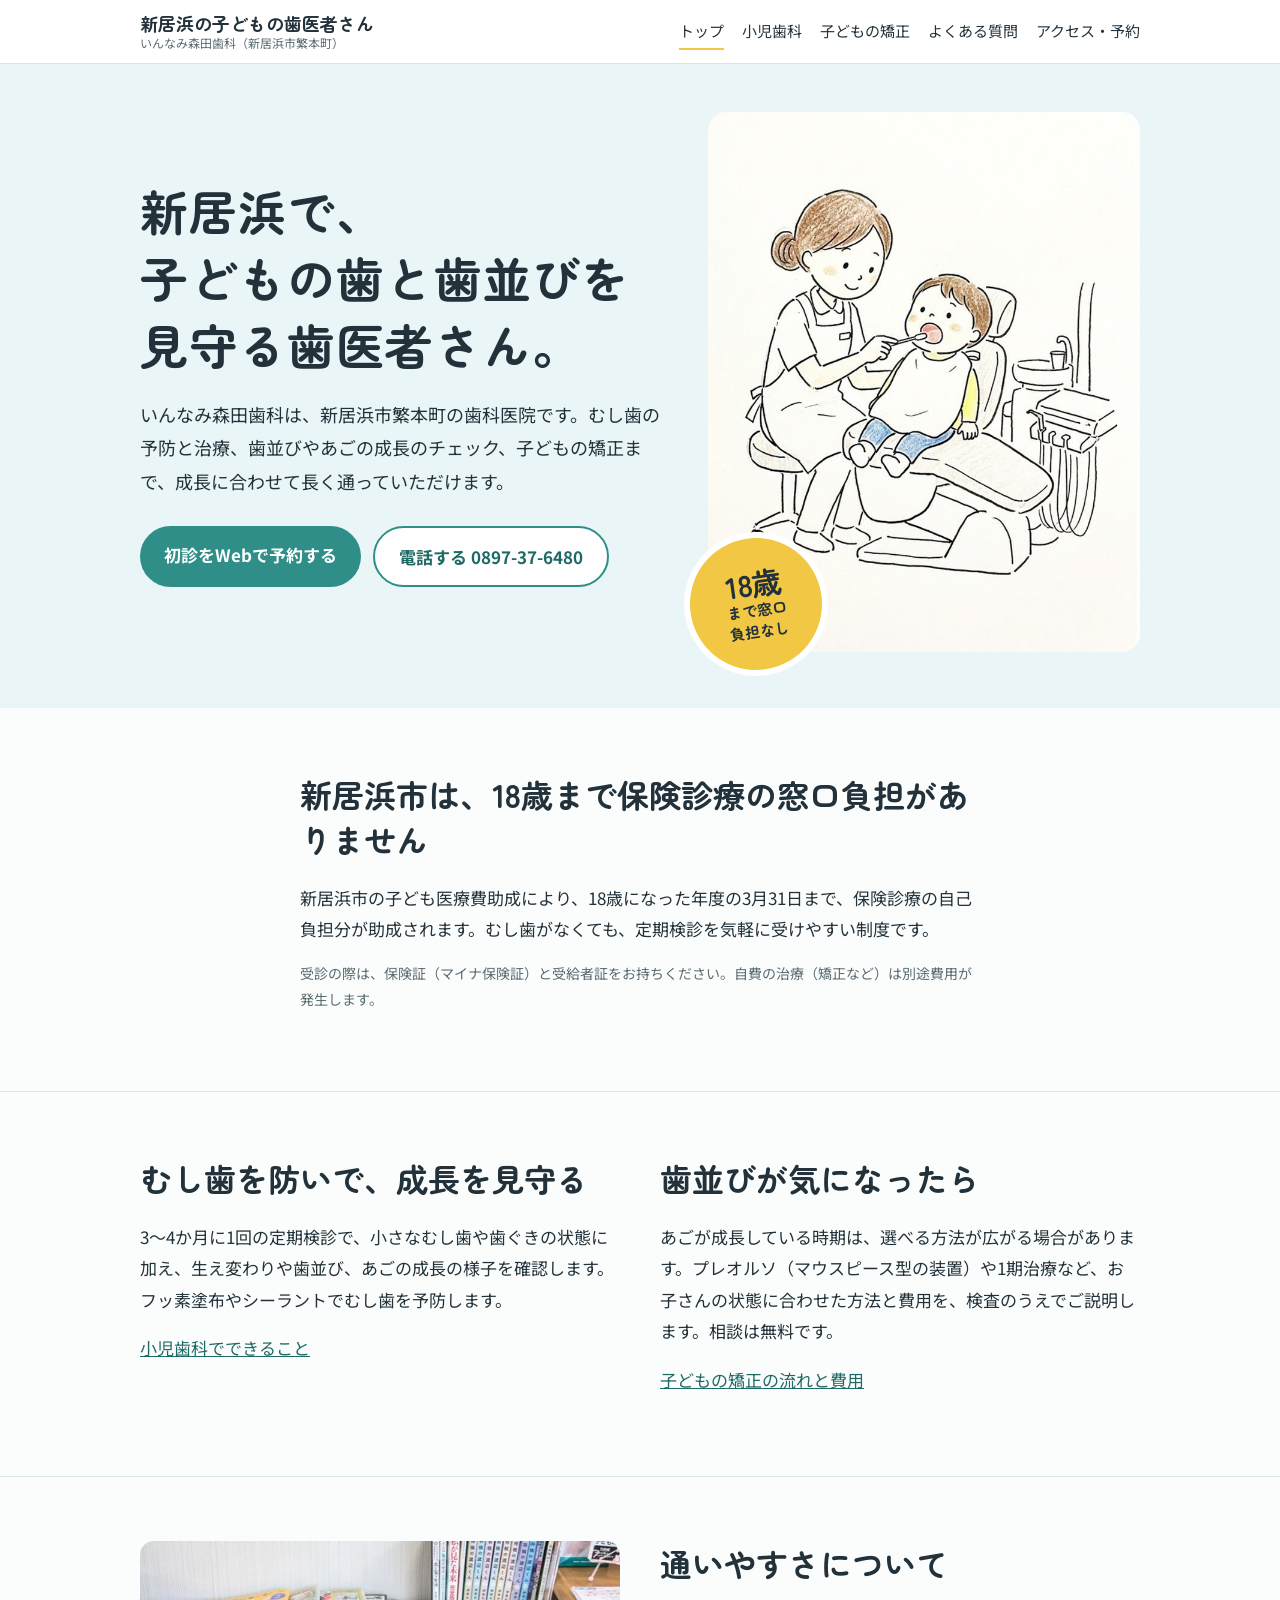
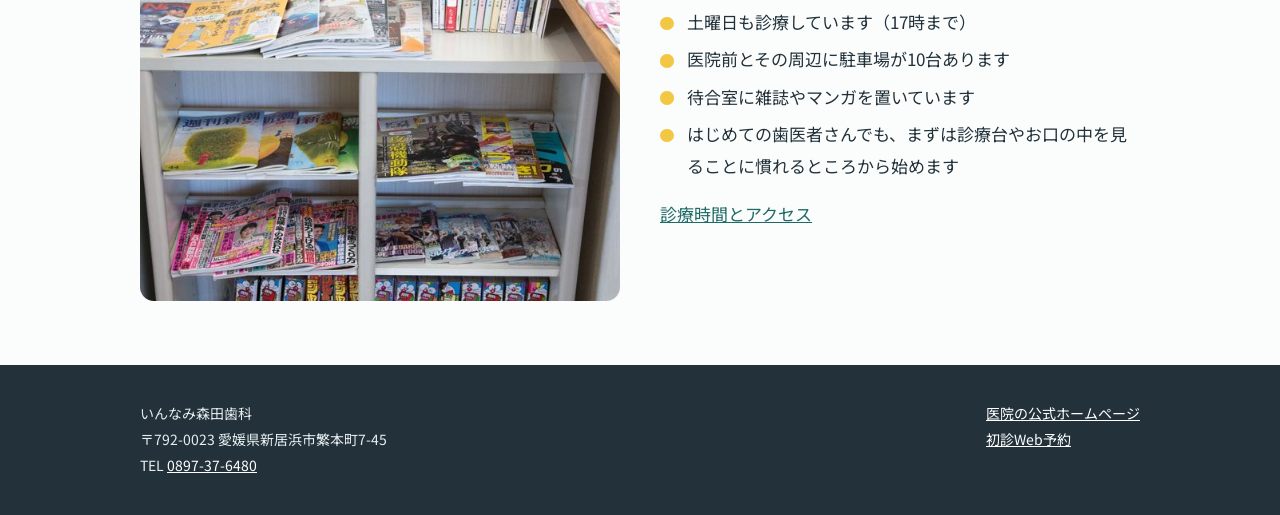
==== index.html @ 4e0ab886 "Publish kids site Co-Authored-By: Claude Opus 5.5 <noreply@anthropic.com> Claude-Session: https://cl" ====
<!doctype html>
<html lang="ja">
<head>
<meta charset="utf-8">
<meta name="viewport" content="width=device-width,initial-scale=1">
<title>新居浜市の子どもの歯医者・小児歯科・子どもの矯正｜いんなみ森田歯科</title>
<meta name="description" content="新居浜市繁本町のいんなみ森田歯科による、子どもの歯と歯並びの専門ページ。新居浜市は18歳の年度末まで保険診療の窓口負担がありません。むし歯予防・フッ素・シーラント、プレオルソなど子どもの矯正の費用と流れをご案内します。">
<link rel="canonical" href="https://niihama-kodomo-haisha.com/">
<meta property="og:title" content="新居浜市の子どもの歯医者・小児歯科・子どもの矯正｜いんなみ森田歯科">
<meta property="og:description" content="新居浜市繁本町のいんなみ森田歯科による、子どもの歯と歯並びの専門ページ。新居浜市は18歳の年度末まで保険診療の窓口負担がありません。むし歯予防・フッ素・シーラント、プレオルソなど子どもの矯正の費用と流れをご案内します。">
<meta property="og:type" content="website">
<meta property="og:url" content="https://niihama-kodomo-haisha.com/">
<meta property="og:image" content="https://niihama-kodomo-haisha.com/img/fluoride.jpg">
<link rel="preconnect" href="https://fonts.googleapis.com">
<link rel="preconnect" href="https://fonts.gstatic.com" crossorigin>
<link href="https://fonts.googleapis.com/css2?family=Noto+Sans+JP:wght@400;700&family=Zen+Maru+Gothic:wght@700&display=swap" rel="stylesheet">
<link rel="stylesheet" href="style.css">
<script type="application/ld+json">{"@context": "https://schema.org", "@type": "Dentist", "name": "いんなみ森田歯科", "url": "https://innamimorita.com", "telephone": "+81-897-37-6480", "address": {"@type": "PostalAddress", "postalCode": "792-0023", "addressRegion": "愛媛県", "addressLocality": "新居浜市", "streetAddress": "繁本町7-45"}, "geo": {"@type": "GeoCoordinates", "latitude": 33.962375, "longitude": 133.283121}, "openingHoursSpecification": [{"@type": "OpeningHoursSpecification", "dayOfWeek": ["Monday", "Tuesday", "Thursday", "Friday"], "opens": "09:15", "closes": "13:00"}, {"@type": "OpeningHoursSpecification", "dayOfWeek": ["Monday", "Tuesday", "Thursday", "Friday"], "opens": "14:30", "closes": "18:30"}, {"@type": "OpeningHoursSpecification", "dayOfWeek": "Saturday", "opens": "09:15", "closes": "13:00"}, {"@type": "OpeningHoursSpecification", "dayOfWeek": "Saturday", "opens": "14:30", "closes": "17:00"}], "medicalSpecialty": ["Pediatric", "Orthodontic"]}</script>
</head>
<body>
<header class="site-head"><div class="wrap">
<a class="brand" href="index.html">新居浜の子どもの歯医者さん<small>いんなみ森田歯科（新居浜市繁本町）</small></a>
<nav class="nav" aria-label="サイト内"><a href="index.html" aria-current="page">トップ</a><a href="kodomo.html">小児歯科</a><a href="kyousei.html">子どもの矯正</a><a href="faq.html">よくある質問</a><a href="access.html">アクセス・予約</a></nav>
</div></header>
<main>
<div class="hero"><div class="wrap">
<div>
<h1>新居浜で、<br>子どもの歯と歯並びを<br>見守る歯医者さん。</h1>
<p class="lead">いんなみ森田歯科は、新居浜市繁本町の歯科医院です。むし歯の予防と治療、歯並びやあごの成長のチェック、子どもの矯正まで、成長に合わせて長く通っていただけます。</p>
<div class="actions"><a class="btn" href="https://innamimorita.com/reservation/">初診をWebで予約する</a><a class="btn ghost" href="tel:0897376480">電話する 0897-37-6480</a></div>
</div>
<figure><img src="img/fluoride.jpg" width="900" height="1125" alt="歯科衛生士が子どもの歯にフッ素を塗っているイラスト"><div class="stamp" aria-hidden="true"><span><b>18歳</b>まで窓口<br>負担なし</span></div></figure>
</div></div>

<section><div class="wrap narrow">
<h2>新居浜市は、18歳まで保険診療の窓口負担がありません</h2>
<p>新居浜市の子ども医療費助成により、18歳になった年度の3月31日まで、保険診療の自己負担分が助成されます。むし歯がなくても、定期検診を気軽に受けやすい制度です。</p>
<p class="note">受診の際は、保険証（マイナ保険証）と受給者証をお持ちください。自費の治療（矯正など）は別途費用が発生します。</p>
</div></section>

<section><div class="wrap two">
<div>
<h2>むし歯を防いで、成長を見守る</h2>
<p>3〜4か月に1回の定期検診で、小さなむし歯や歯ぐきの状態に加え、生え変わりや歯並び、あごの成長の様子を確認します。フッ素塗布やシーラントでむし歯を予防します。</p>
<p><a href="kodomo.html">小児歯科でできること</a></p>
</div>
<div>
<h2>歯並びが気になったら</h2>
<p>あごが成長している時期は、選べる方法が広がる場合があります。プレオルソ（マウスピース型の装置）や1期治療など、お子さんの状態に合わせた方法と費用を、検査のうえでご説明します。相談は無料です。</p>
<p><a href="kyousei.html">子どもの矯正の流れと費用</a></p>
</div>
</div></section>

<section><div class="wrap two">
<figure style="margin:0"><img src="img/machiai.jpg" width="600" height="900" alt="待合室の本棚。雑誌やマンガが並んでいる" loading="lazy" style="width:100%;aspect-ratio:4/3;object-fit:cover;border-radius:14px"></figure>
<div>
<h2>通いやすさについて</h2>
<ul class="check">
<li>土曜日も診療しています（17時まで）</li>
<li>医院前とその周辺に駐車場が10台あります</li>
<li>待合室に雑誌やマンガを置いています</li>
<li>はじめての歯医者さんでも、まずは診療台やお口の中を見ることに慣れるところから始めます</li>
</ul>
<p style="margin-top:1em"><a href="access.html">診療時間とアクセス</a></p>
</div>
</div></section>

</main>
<footer class="site-foot"><div class="wrap">
<div>いんなみ森田歯科<br>〒792-0023 愛媛県新居浜市繁本町7-45<br>TEL <a href="tel:0897376480">0897-37-6480</a></div>
<div><a href="https://innamimorita.com/">医院の公式ホームページ</a><br><a href="https://innamimorita.com/reservation/">初診Web予約</a></div>
</div></footer>
</body>
</html>
---- style.css ----
:root{
  --teal:#2f8f88;
  --teal-dark:#1f6a65;
  --sky:#e9f5f6;
  --crayon:#f2c744;
  --ink:#23323a;
  --muted:#5a6b72;
  --paper:#fbfdfd;
  --line:#d5e6e7;
}
*{box-sizing:border-box}
html{-webkit-text-size-adjust:100%}
body{margin:0;background:var(--paper);color:var(--ink);font-family:"Noto Sans JP",system-ui,sans-serif;font-size:17px;line-height:1.85}
img{max-width:100%;height:auto;display:block}
a{color:var(--teal-dark)}
a:focus-visible,button:focus-visible{outline:3px solid var(--crayon);outline-offset:3px;border-radius:4px}
h1,h2,h3{font-family:"Zen Maru Gothic","Noto Sans JP",sans-serif;font-weight:700;line-height:1.4;margin:0}
.wrap{max-width:1040px;margin:0 auto;padding:0 20px}
.narrow{max-width:720px}

/* header */
.site-head{border-bottom:1px solid var(--line);background:#fff}
.site-head .wrap{display:flex;align-items:center;justify-content:space-between;gap:12px;padding-top:12px;padding-bottom:12px;flex-wrap:wrap}
.brand{font-family:"Zen Maru Gothic",sans-serif;font-weight:700;font-size:18px;color:var(--ink);text-decoration:none;line-height:1.3}
.brand small{display:block;font-family:"Noto Sans JP",sans-serif;font-weight:400;font-size:12px;color:var(--muted)}
.nav{display:flex;gap:4px 18px;flex-wrap:wrap;font-size:15px}
.nav a{text-decoration:none;color:var(--ink);padding:4px 0;border-bottom:2px solid transparent}
.nav a[aria-current=page]{border-bottom-color:var(--crayon)}

/* hero */
.hero{background:var(--sky);padding:48px 0 56px}
.hero .wrap{display:grid;grid-template-columns:1.1fr .9fr;gap:40px;align-items:center}
.hero h1{font-size:clamp(30px,5vw,48px);letter-spacing:.02em}
.hero p.lead{font-size:18px;margin:20px 0 0;max-width:30em}
.hero figure{margin:0;position:relative}
.hero figure img{border-radius:18px;background:#fff}
.stamp{position:absolute;left:-18px;bottom:-18px;width:132px;height:132px;border-radius:50%;background:var(--crayon);color:var(--ink);display:flex;align-items:center;justify-content:center;text-align:center;font-family:"Zen Maru Gothic",sans-serif;font-weight:700;font-size:15px;line-height:1.35;transform:rotate(-8deg);box-shadow:0 0 0 6px #fff}
.stamp b{display:block;font-size:30px;line-height:1.1}
.actions{display:flex;flex-wrap:wrap;gap:12px;margin-top:28px}
.btn{display:inline-block;background:var(--teal);color:#fff;text-decoration:none;font-weight:700;padding:13px 24px;border-radius:999px}
.btn:hover{background:var(--teal-dark)}
.btn.ghost{background:#fff;color:var(--teal-dark);border:2px solid var(--teal)}

/* sections */
section{padding:64px 0}
section+section{border-top:1px solid var(--line)}
h2{font-size:clamp(24px,3.4vw,32px);margin-bottom:20px}
h3{font-size:21px;margin:32px 0 8px}
p{margin:0 0 1em}
.two{display:grid;grid-template-columns:1fr 1fr;gap:40px;align-items:start}
.note{font-size:14px;color:var(--muted)}
ul.check{list-style:none;padding:0;margin:0}
ul.check li{padding-left:1.6em;position:relative;margin-bottom:6px}
ul.check li::before{content:"";position:absolute;left:0;top:.62em;width:.8em;height:.8em;border-radius:50%;background:var(--crayon)}
.steps{counter-reset:s;list-style:none;padding:0;margin:0}
.steps li{counter-increment:s;position:relative;padding:0 0 22px 52px;border-left:2px dashed var(--line);margin-left:17px}
.steps li:last-child{border-left-color:transparent}
.steps li::before{content:counter(s);position:absolute;left:-18px;top:0;width:34px;height:34px;border-radius:50%;background:var(--teal);color:#fff;font-weight:700;display:flex;align-items:center;justify-content:center;font-family:"Zen Maru Gothic",sans-serif}
.steps b{display:block}

table.price{width:100%;border-collapse:collapse;font-size:16px}
table.price th,table.price td{border-bottom:1px solid var(--line);padding:12px 8px;text-align:left;vertical-align:top}
table.price td.yen{text-align:right;white-space:nowrap;font-weight:700}
table.price thead th{font-size:14px;color:var(--muted);font-weight:400}
.scroll{overflow-x:auto}
.risk{background:#fff;border-left:6px solid var(--crayon);padding:20px 24px;margin-top:28px}
.risk h3{margin-top:0}

details{border-bottom:1px solid var(--line);padding:14px 0}
summary{cursor:pointer;font-weight:700;list-style:none}
summary::-webkit-details-marker{display:none}
summary::before{content:"Q.";color:var(--teal);margin-right:8px;font-family:"Zen Maru Gothic",sans-serif}
details p{margin:10px 0 0 1.8em}

.info dl{display:grid;grid-template-columns:7em 1fr;gap:6px 16px;margin:0}
.info dt{color:var(--muted)}
.info dd{margin:0}
.hours{width:100%;border-collapse:collapse;font-size:15px;margin-top:16px;text-align:center}
.hours th,.hours td{border:1px solid var(--line);padding:6px 2px}
.hours th{background:var(--sky);font-weight:400}

.site-foot{background:var(--ink);color:#e6eef0;padding:36px 0;font-size:14px}
.site-foot a{color:#fff}
.site-foot .wrap{display:flex;flex-wrap:wrap;justify-content:space-between;gap:16px}

@media (max-width:760px){
  body{font-size:16px}
  .hero{padding:32px 0 48px}
  .hero .wrap,.two{grid-template-columns:1fr;gap:28px}
  .hero figure{margin:0 10px 0 18px}
  .stamp{width:108px;height:108px;font-size:13px;left:-14px;bottom:-14px}
  .stamp b{font-size:24px}
  section{padding:48px 0}
  .info dl{grid-template-columns:5.5em 1fr}
}
@media (prefers-reduced-motion:reduce){*{transition:none!important}}
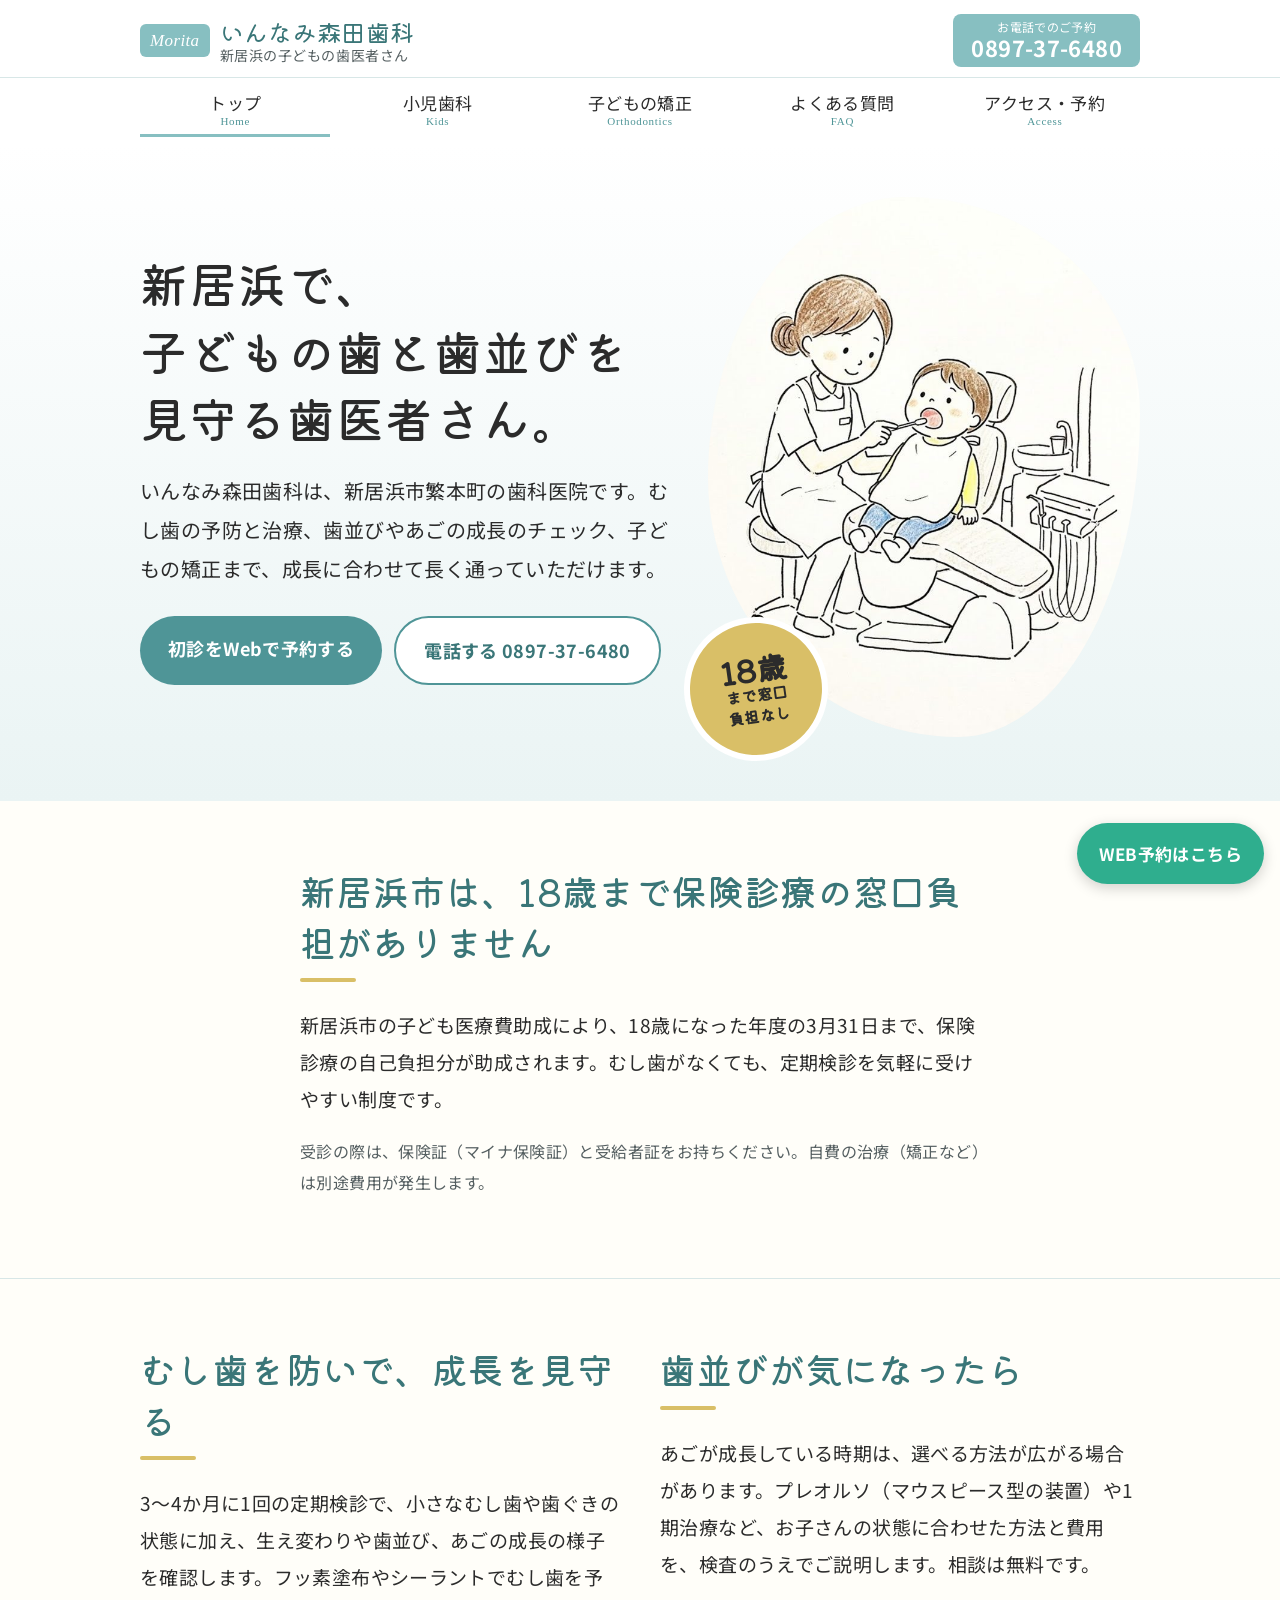
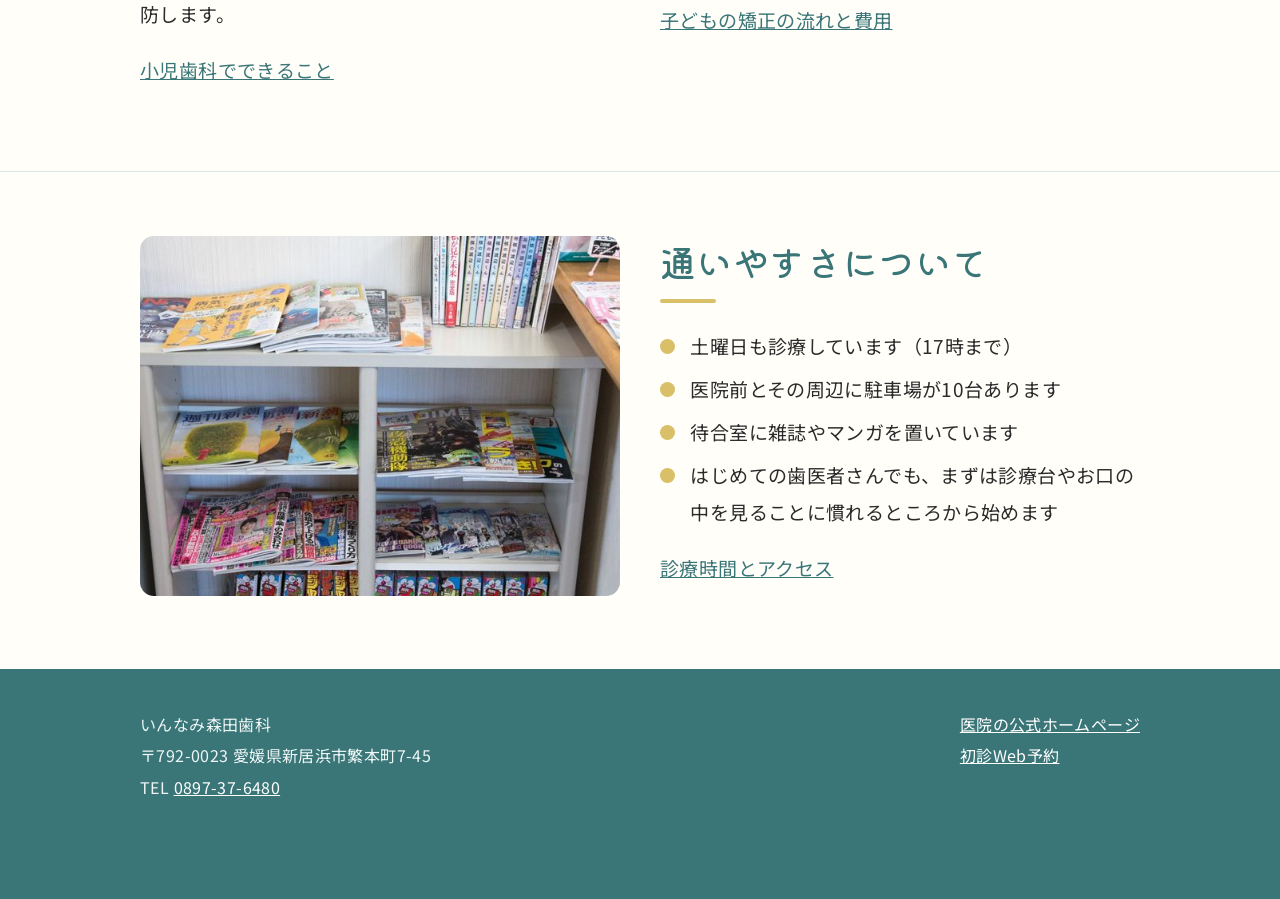
==== commit 8e140ac4: "Match main HP look, larger text, floating web reservation Co-Authored-By: Claude Opus 5.5 <noreply@a" ====
--- a/index.html
+++ b/index.html
@@ -13,15 +13,15 @@
 <meta property="og:image" content="https://niihama-kodomo-haisha.com/img/fluoride.jpg">
 <link rel="preconnect" href="https://fonts.googleapis.com">
 <link rel="preconnect" href="https://fonts.gstatic.com" crossorigin>
-<link href="https://fonts.googleapis.com/css2?family=Noto+Sans+JP:wght@400;700&family=Zen+Maru+Gothic:wght@700&display=swap" rel="stylesheet">
+<link href="https://fonts.googleapis.com/css2?family=Noto+Sans+JP:wght@400;700&family=Kiwi+Maru:wght@500&display=swap" rel="stylesheet">
 <link rel="stylesheet" href="style.css">
 <script type="application/ld+json">{"@context": "https://schema.org", "@type": "Dentist", "name": "いんなみ森田歯科", "url": "https://innamimorita.com", "telephone": "+81-897-37-6480", "address": {"@type": "PostalAddress", "postalCode": "792-0023", "addressRegion": "愛媛県", "addressLocality": "新居浜市", "streetAddress": "繁本町7-45"}, "geo": {"@type": "GeoCoordinates", "latitude": 33.962375, "longitude": 133.283121}, "openingHoursSpecification": [{"@type": "OpeningHoursSpecification", "dayOfWeek": ["Monday", "Tuesday", "Thursday", "Friday"], "opens": "09:15", "closes": "13:00"}, {"@type": "OpeningHoursSpecification", "dayOfWeek": ["Monday", "Tuesday", "Thursday", "Friday"], "opens": "14:30", "closes": "18:30"}, {"@type": "OpeningHoursSpecification", "dayOfWeek": "Saturday", "opens": "09:15", "closes": "13:00"}, {"@type": "OpeningHoursSpecification", "dayOfWeek": "Saturday", "opens": "14:30", "closes": "17:00"}], "medicalSpecialty": ["Pediatric", "Orthodontic"]}</script>
 </head>
 <body>
-<header class="site-head"><div class="wrap">
-<a class="brand" href="index.html">新居浜の子どもの歯医者さん<small>いんなみ森田歯科（新居浜市繁本町）</small></a>
-<nav class="nav" aria-label="サイト内"><a href="index.html" aria-current="page">トップ</a><a href="kodomo.html">小児歯科</a><a href="kyousei.html">子どもの矯正</a><a href="faq.html">よくある質問</a><a href="access.html">アクセス・予約</a></nav>
-</div></header>
+<header class="site-head"><div class="wrap head-top">
+<a class="brand" href="index.html"><span class="mark" aria-hidden="true">Morita</span><span>いんなみ森田歯科<small>新居浜の子どもの歯医者さん</small></span></a>
+<a class="tel-pill" href="tel:0897376480"><small>お電話でのご予約</small>0897-37-6480</a>
+</div><nav class="nav" aria-label="サイト内"><div class="wrap"><a href="index.html" aria-current="page">トップ<small>Home</small></a><a href="kodomo.html">小児歯科<small>Kids</small></a><a href="kyousei.html">子どもの矯正<small>Orthodontics</small></a><a href="faq.html">よくある質問<small>FAQ</small></a><a href="access.html">アクセス・予約<small>Access</small></a></div></nav></header>
 <main>
 <div class="hero"><div class="wrap">
 <div>
@@ -66,6 +66,7 @@
 </div></section>
 
 </main>
+<a class="float-res" href="https://innamimorita.com/reservation/">WEB予約はこちら</a>
 <footer class="site-foot"><div class="wrap">
 <div>いんなみ森田歯科<br>〒792-0023 愛媛県新居浜市繁本町7-45<br>TEL <a href="tel:0897376480">0897-37-6480</a></div>
 <div><a href="https://innamimorita.com/">医院の公式ホームページ</a><br><a href="https://innamimorita.com/reservation/">初診Web予約</a></div>
--- a/style.css
+++ b/style.css
@@ -1,67 +1,78 @@
 :root{
-  --teal:#2f8f88;
-  --teal-dark:#1f6a65;
-  --sky:#e9f5f6;
-  --crayon:#f2c744;
-  --ink:#23323a;
-  --muted:#5a6b72;
-  --paper:#fbfdfd;
-  --line:#d5e6e7;
+  --teal:#4f9597;
+  --teal-dark:#3a7678;
+  --teal-soft:#87bfc1;
+  --sky:#eaf4f4;
+  --cream:#f5f0d6;
+  --crayon:#d9bf67;
+  --green:#2fae8e;
+  --ink:#2b2b2b;
+  --muted:#555f61;
+  --paper:#fffef9;
+  --line:#d8e7e7;
 }
 *{box-sizing:border-box}
 html{-webkit-text-size-adjust:100%}
-body{margin:0;background:var(--paper);color:var(--ink);font-family:"Noto Sans JP",system-ui,sans-serif;font-size:17px;line-height:1.85}
+body{margin:0;background:var(--paper);color:var(--ink);font-family:"Noto Sans JP",system-ui,sans-serif;font-size:19px;line-height:1.95;letter-spacing:.02em}
 img{max-width:100%;height:auto;display:block}
 a{color:var(--teal-dark)}
 a:focus-visible,button:focus-visible{outline:3px solid var(--crayon);outline-offset:3px;border-radius:4px}
-h1,h2,h3{font-family:"Zen Maru Gothic","Noto Sans JP",sans-serif;font-weight:700;line-height:1.4;margin:0}
+h1,h2,h3{font-family:"Kiwi Maru","Noto Sans JP",sans-serif;font-weight:500;line-height:1.4;margin:0}
 .wrap{max-width:1040px;margin:0 auto;padding:0 20px}
 .narrow{max-width:720px}
 
-/* header */
-.site-head{border-bottom:1px solid var(--line);background:#fff}
-.site-head .wrap{display:flex;align-items:center;justify-content:space-between;gap:12px;padding-top:12px;padding-bottom:12px;flex-wrap:wrap}
-.brand{font-family:"Zen Maru Gothic",sans-serif;font-weight:700;font-size:18px;color:var(--ink);text-decoration:none;line-height:1.3}
-.brand small{display:block;font-family:"Noto Sans JP",sans-serif;font-weight:400;font-size:12px;color:var(--muted)}
-.nav{display:flex;gap:4px 18px;flex-wrap:wrap;font-size:15px}
-.nav a{text-decoration:none;color:var(--ink);padding:4px 0;border-bottom:2px solid transparent}
-.nav a[aria-current=page]{border-bottom-color:var(--crayon)}
+/* header (メインHPに合わせた白ヘッダー) */
+.site-head{background:#fff;box-shadow:0 1px 0 var(--line)}
+.head-top{display:flex;align-items:center;justify-content:space-between;gap:12px;padding-top:14px;padding-bottom:10px;flex-wrap:wrap}
+.brand{display:flex;align-items:center;gap:10px;font-family:"Kiwi Maru",sans-serif;font-size:24px;color:var(--teal-dark);text-decoration:none;line-height:1.25}
+.brand .mark{background:var(--teal-soft);color:#fff;font-family:Georgia,serif;font-style:italic;font-size:17px;padding:6px 10px;border-radius:6px}
+.brand small{display:block;font-family:"Noto Sans JP",sans-serif;font-size:14px;color:var(--muted);letter-spacing:.04em}
+.tel-pill{background:var(--teal-soft);color:#fff;text-decoration:none;border-radius:8px;padding:6px 18px;font-family:Roboto,"Noto Sans JP",sans-serif;font-weight:700;font-size:22px;line-height:1.2;text-align:center}
+.tel-pill small{display:block;font-size:12px;font-weight:400}
+.nav{border-top:1px solid var(--line)}
+.nav .wrap{display:flex;justify-content:space-between;gap:4px 12px;flex-wrap:wrap;padding-top:8px;padding-bottom:8px}
+.nav a{flex:1;text-align:center;text-decoration:none;color:var(--ink);font-size:17px;line-height:1.3;padding:6px 4px;border-bottom:3px solid transparent}
+.nav a small{display:block;font-size:11px;color:var(--teal);font-family:Georgia,serif;letter-spacing:.06em}
+.nav a[aria-current=page]{border-bottom-color:var(--teal-soft)}
+.float-res{position:fixed;right:16px;bottom:16px;z-index:10;background:var(--green);color:#fff;text-decoration:none;font-weight:700;font-size:17px;padding:14px 22px;border-radius:999px;box-shadow:0 4px 14px rgba(0,0,0,.18)}
+.float-res:hover{filter:brightness(.92)}
 
 /* hero */
-.hero{background:var(--sky);padding:48px 0 56px}
+.hero{background:linear-gradient(180deg,#fff 0,var(--sky) 100%);padding:52px 0 64px}
 .hero .wrap{display:grid;grid-template-columns:1.1fr .9fr;gap:40px;align-items:center}
 .hero h1{font-size:clamp(30px,5vw,48px);letter-spacing:.02em}
-.hero p.lead{font-size:18px;margin:20px 0 0;max-width:30em}
+.hero p.lead{font-size:20px;margin:20px 0 0;max-width:30em}
 .hero figure{margin:0;position:relative}
-.hero figure img{border-radius:18px;background:#fff}
-.stamp{position:absolute;left:-18px;bottom:-18px;width:132px;height:132px;border-radius:50%;background:var(--crayon);color:var(--ink);display:flex;align-items:center;justify-content:center;text-align:center;font-family:"Zen Maru Gothic",sans-serif;font-weight:700;font-size:15px;line-height:1.35;transform:rotate(-8deg);box-shadow:0 0 0 6px #fff}
+.hero figure img{border-radius:46% 54% 42% 58% / 52% 40% 60% 48%;background:#fff}
+.stamp{position:absolute;left:-18px;bottom:-18px;width:132px;height:132px;border-radius:50%;background:var(--crayon);color:var(--ink);display:flex;align-items:center;justify-content:center;text-align:center;font-family:"Kiwi Maru",sans-serif;font-weight:700;font-size:15px;line-height:1.35;transform:rotate(-8deg);box-shadow:0 0 0 6px #fff}
 .stamp b{display:block;font-size:30px;line-height:1.1}
 .actions{display:flex;flex-wrap:wrap;gap:12px;margin-top:28px}
-.btn{display:inline-block;background:var(--teal);color:#fff;text-decoration:none;font-weight:700;padding:13px 24px;border-radius:999px}
+.btn{display:inline-block;background:var(--teal);color:#fff;text-decoration:none;font-weight:700;padding:15px 28px;border-radius:999px;font-size:18px}
 .btn:hover{background:var(--teal-dark)}
 .btn.ghost{background:#fff;color:var(--teal-dark);border:2px solid var(--teal)}
 
 /* sections */
 section{padding:64px 0}
 section+section{border-top:1px solid var(--line)}
-h2{font-size:clamp(24px,3.4vw,32px);margin-bottom:20px}
-h3{font-size:21px;margin:32px 0 8px}
+h2{font-size:clamp(27px,3.8vw,36px);margin-bottom:24px;color:var(--teal-dark)}
+h2::after{content:"";display:block;width:56px;height:4px;border-radius:2px;background:var(--crayon);margin-top:12px}
+h3{font-size:23px;margin:32px 0 8px}
 p{margin:0 0 1em}
 .two{display:grid;grid-template-columns:1fr 1fr;gap:40px;align-items:start}
-.note{font-size:14px;color:var(--muted)}
+.note{font-size:16px;color:var(--muted)}
 ul.check{list-style:none;padding:0;margin:0}
 ul.check li{padding-left:1.6em;position:relative;margin-bottom:6px}
 ul.check li::before{content:"";position:absolute;left:0;top:.62em;width:.8em;height:.8em;border-radius:50%;background:var(--crayon)}
 .steps{counter-reset:s;list-style:none;padding:0;margin:0}
 .steps li{counter-increment:s;position:relative;padding:0 0 22px 52px;border-left:2px dashed var(--line);margin-left:17px}
 .steps li:last-child{border-left-color:transparent}
-.steps li::before{content:counter(s);position:absolute;left:-18px;top:0;width:34px;height:34px;border-radius:50%;background:var(--teal);color:#fff;font-weight:700;display:flex;align-items:center;justify-content:center;font-family:"Zen Maru Gothic",sans-serif}
+.steps li::before{content:counter(s);position:absolute;left:-18px;top:0;width:34px;height:34px;border-radius:50%;background:var(--teal);color:#fff;font-weight:700;display:flex;align-items:center;justify-content:center;font-family:"Kiwi Maru",sans-serif}
 .steps b{display:block}
 
-table.price{width:100%;border-collapse:collapse;font-size:16px}
+table.price{width:100%;border-collapse:collapse;font-size:18px}
 table.price th,table.price td{border-bottom:1px solid var(--line);padding:12px 8px;text-align:left;vertical-align:top}
 table.price td.yen{text-align:right;white-space:nowrap;font-weight:700}
-table.price thead th{font-size:14px;color:var(--muted);font-weight:400}
+table.price thead th{font-size:15px;color:var(--muted);font-weight:400}
 .scroll{overflow-x:auto}
 .risk{background:#fff;border-left:6px solid var(--crayon);padding:20px 24px;margin-top:28px}
 .risk h3{margin-top:0}
@@ -69,22 +80,27 @@
 details{border-bottom:1px solid var(--line);padding:14px 0}
 summary{cursor:pointer;font-weight:700;list-style:none}
 summary::-webkit-details-marker{display:none}
-summary::before{content:"Q.";color:var(--teal);margin-right:8px;font-family:"Zen Maru Gothic",sans-serif}
+summary::before{content:"Q.";color:var(--teal);margin-right:8px;font-family:"Kiwi Maru",sans-serif}
 details p{margin:10px 0 0 1.8em}
 
 .info dl{display:grid;grid-template-columns:7em 1fr;gap:6px 16px;margin:0}
 .info dt{color:var(--muted)}
 .info dd{margin:0}
-.hours{width:100%;border-collapse:collapse;font-size:15px;margin-top:16px;text-align:center}
+.hours{width:100%;border-collapse:collapse;font-size:17px;margin-top:16px;text-align:center}
 .hours th,.hours td{border:1px solid var(--line);padding:6px 2px}
 .hours th{background:var(--sky);font-weight:400}
 
-.site-foot{background:var(--ink);color:#e6eef0;padding:36px 0;font-size:14px}
+.site-foot{background:var(--teal-dark);color:#eef6f6;padding:40px 0 96px;font-size:16px}
 .site-foot a{color:#fff}
 .site-foot .wrap{display:flex;flex-wrap:wrap;justify-content:space-between;gap:16px}
 
 @media (max-width:760px){
-  body{font-size:16px}
+  body{font-size:18px}
+  .brand{font-size:20px}
+  .tel-pill{font-size:18px;padding:5px 12px}
+  .nav .wrap{padding-left:8px;padding-right:8px}
+  .nav a{font-size:14px;flex:1 1 30%}
+  .float-res{left:16px;right:16px;text-align:center}
   .hero{padding:32px 0 48px}
   .hero .wrap,.two{grid-template-columns:1fr;gap:28px}
   .hero figure{margin:0 10px 0 18px}
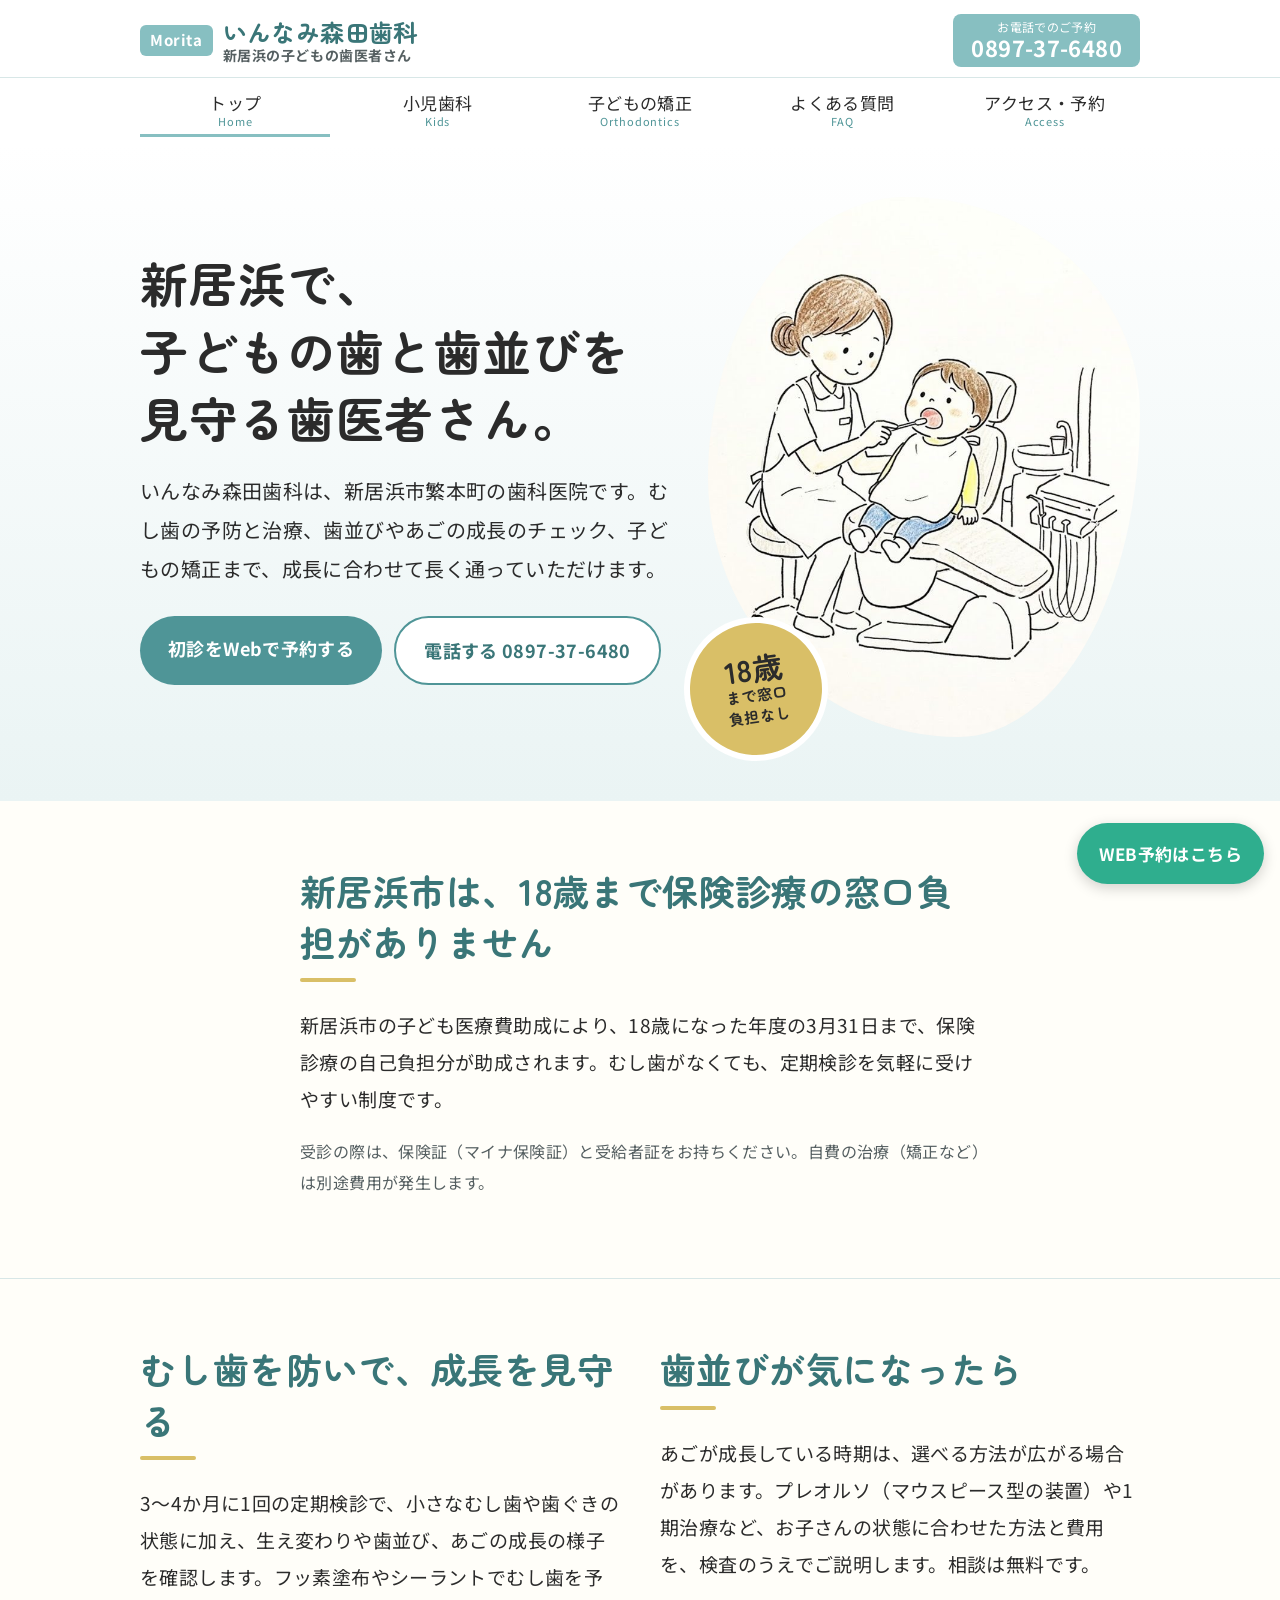
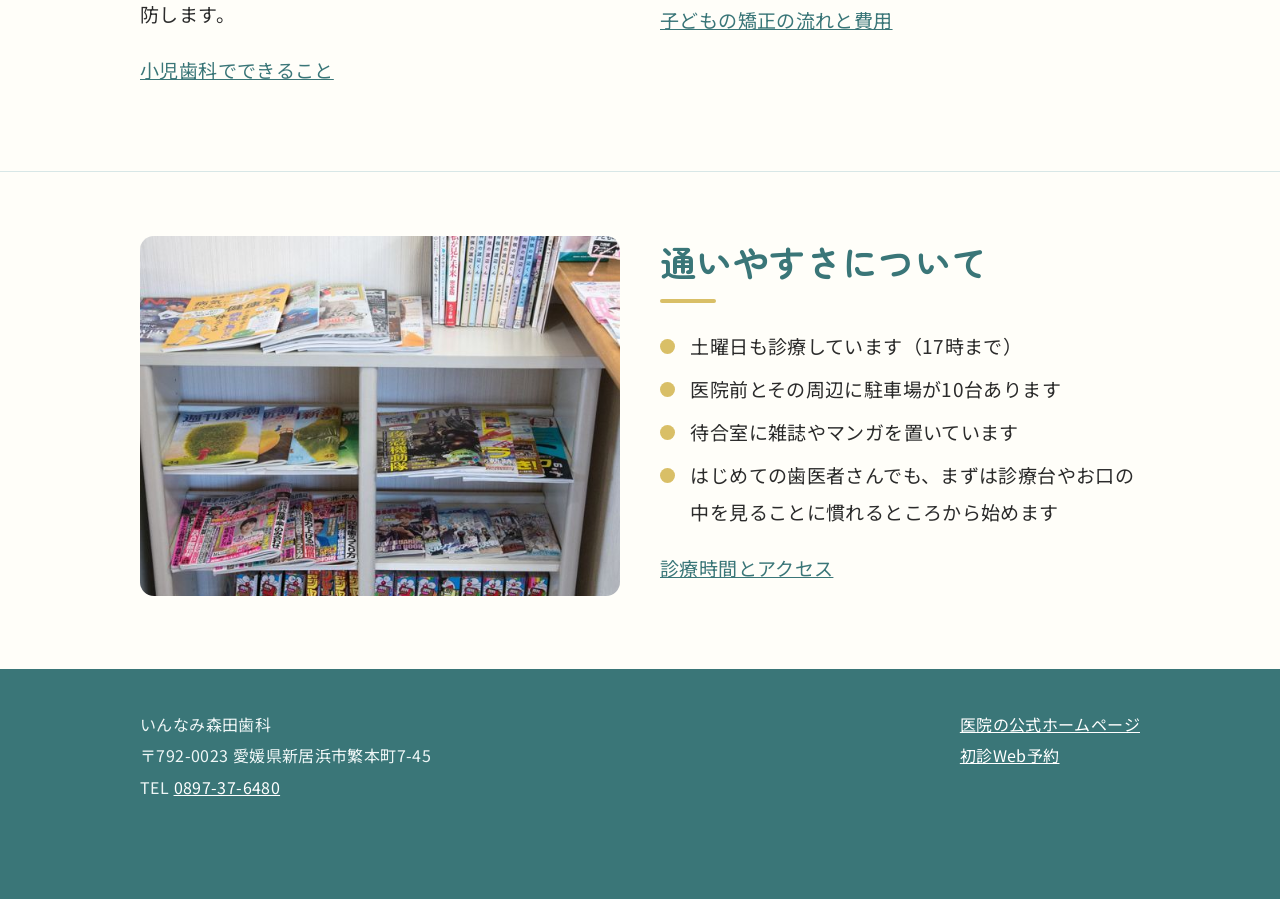
==== commit 69ac32bb: "Switch to self-hosted Zen Maru Gothic / Noto Sans JP Co-Authored-By: Claude Opus 5.5 <noreply@anthro" ====
--- a/index.html
+++ b/index.html
@@ -11,9 +11,7 @@
 <meta property="og:type" content="website">
 <meta property="og:url" content="https://niihama-kodomo-haisha.com/">
 <meta property="og:image" content="https://niihama-kodomo-haisha.com/img/fluoride.jpg">
-<link rel="preconnect" href="https://fonts.googleapis.com">
-<link rel="preconnect" href="https://fonts.gstatic.com" crossorigin>
-<link href="https://fonts.googleapis.com/css2?family=Noto+Sans+JP:wght@400;700&family=Kiwi+Maru:wght@500&display=swap" rel="stylesheet">
+<link rel="stylesheet" href="fonts/fonts.css">
 <link rel="stylesheet" href="style.css">
 <script type="application/ld+json">{"@context": "https://schema.org", "@type": "Dentist", "name": "いんなみ森田歯科", "url": "https://innamimorita.com", "telephone": "+81-897-37-6480", "address": {"@type": "PostalAddress", "postalCode": "792-0023", "addressRegion": "愛媛県", "addressLocality": "新居浜市", "streetAddress": "繁本町7-45"}, "geo": {"@type": "GeoCoordinates", "latitude": 33.962375, "longitude": 133.283121}, "openingHoursSpecification": [{"@type": "OpeningHoursSpecification", "dayOfWeek": ["Monday", "Tuesday", "Thursday", "Friday"], "opens": "09:15", "closes": "13:00"}, {"@type": "OpeningHoursSpecification", "dayOfWeek": ["Monday", "Tuesday", "Thursday", "Friday"], "opens": "14:30", "closes": "18:30"}, {"@type": "OpeningHoursSpecification", "dayOfWeek": "Saturday", "opens": "09:15", "closes": "13:00"}, {"@type": "OpeningHoursSpecification", "dayOfWeek": "Saturday", "opens": "14:30", "closes": "17:00"}], "medicalSpecialty": ["Pediatric", "Orthodontic"]}</script>
 </head>
--- a/fonts/fonts.css
+++ b/fonts/fonts.css
@@ -0,0 +1,3695 @@
+/* zen-maru-gothic-[2]-700-normal */
+@font-face {
+  font-family: 'Zen Maru Gothic';
+  font-style: normal;
+  font-display: swap;
+  font-weight: 700;
+  src: url(./files/zen-maru-gothic-2-700-normal.woff2) format('woff2');
+  unicode-range: U+ffd7,U+ffda-ffdc,U+ffe0-ffe2,U+ffe4,U+ffe6,U+ffe8-ffee,U+1f100-1f10c,U+1f110-1f16c,U+1f170-1f1ac,U+1f200-1f202,U+1f210-1f234;
+}
+
+/* zen-maru-gothic-[3]-700-normal */
+@font-face {
+  font-family: 'Zen Maru Gothic';
+  font-style: normal;
+  font-display: swap;
+  font-weight: 700;
+  src: url(./files/zen-maru-gothic-3-700-normal.woff2) format('woff2');
+  unicode-range: U+fa10,U+fa12-fa6d,U+fb00-fb04,U+fe10-fe19,U+fe30-fe42,U+fe44-fe52,U+fe54-fe66,U+fe68-fe6b,U+ff02,U+ff04,U+ff07,U+ff51,U+ff5b,U+ff5d,U+ff5f-ff60,U+ff66,U+ff69,U+ff87,U+ffa1-ffbe,U+ffc2-ffc7,U+ffca-ffcf,U+ffd2-ffd6;
+}
+
+/* zen-maru-gothic-[4]-700-normal */
+@font-face {
+  font-family: 'Zen Maru Gothic';
+  font-style: normal;
+  font-display: swap;
+  font-weight: 700;
+  src: url(./files/zen-maru-gothic-4-700-normal.woff2) format('woff2');
+  unicode-range: U+f92d-f959,U+f95b-f9f2,U+f9f4-fa0b,U+fa0e-fa0f;
+}
+
+/* zen-maru-gothic-[5]-700-normal */
+@font-face {
+  font-family: 'Zen Maru Gothic';
+  font-style: normal;
+  font-display: swap;
+  font-weight: 700;
+  src: url(./files/zen-maru-gothic-5-700-normal.woff2) format('woff2');
+  unicode-range: U+9e8b-9e8c,U+9e8e-9e8f,U+9e91-9e92,U+9e95-9e96,U+9e98,U+9e9b,U+9e9d-9e9e,U+9ea4-9ea5,U+9ea8-9eaa,U+9eac-9eb0,U+9eb3-9eb5,U+9eb8,U+9ebc-9ebf,U+9ec3,U+9ec6,U+9ec8,U+9ecb-9ecd,U+9ecf-9ed1,U+9ed4-9ed5,U+9ed8,U+9edb-9ee0,U+9ee4-9ee5,U+9ee7-9ee8,U+9eec-9ef2,U+9ef4-9ef9,U+9efb-9eff,U+9f02-9f03,U+9f07-9f09,U+9f0e-9f12,U+9f14-9f17,U+9f19-9f1b,U+9f1f-9f22,U+9f26,U+9f2a-9f2c,U+9f2f,U+9f31-9f32,U+9f34,U+9f37,U+9f39-9f3a,U+9f3c-9f3f,U+9f41,U+9f43-9f47,U+9f4a,U+9f4e-9f50,U+9f52-9f58,U+9f5a,U+9f5d-9f61,U+9f63,U+9f66-9f6a,U+9f6c-9f73,U+9f75-9f77,U+9f7a,U+9f7d,U+9f7f,U+9f8f-9f92,U+9f94-9f97,U+9f99,U+9f9c-9fa3,U+9fa5,U+9fb4,U+9fbc-9fc2,U+9fc4,U+9fc6,U+9fcc,U+f900-f92c;
+}
+
+/* zen-maru-gothic-[6]-700-normal */
+@font-face {
+  font-family: 'Zen Maru Gothic';
+  font-style: normal;
+  font-display: swap;
+  font-weight: 700;
+  src: url(./files/zen-maru-gothic-6-700-normal.woff2) format('woff2');
+  unicode-range: U+9c3e,U+9c41,U+9c43-9c4a,U+9c4e-9c50,U+9c52-9c54,U+9c56,U+9c58,U+9c5a-9c61,U+9c63,U+9c65,U+9c67-9c6b,U+9c6d-9c6e,U+9c70,U+9c72,U+9c75-9c78,U+9c7a-9c7c,U+9ce6-9ce7,U+9ceb-9cec,U+9cf0,U+9cf2,U+9cf6-9cf7,U+9cf9,U+9d02-9d03,U+9d06-9d09,U+9d0b,U+9d0e,U+9d11-9d12,U+9d15,U+9d17-9d18,U+9d1b-9d1f,U+9d23,U+9d26,U+9d2a-9d2c,U+9d2f-9d30,U+9d32-9d34,U+9d3a,U+9d3c-9d3f,U+9d41-9d48,U+9d4a,U+9d50-9d54,U+9d59,U+9d5d-9d65,U+9d69-9d6c,U+9d6f-9d70,U+9d72-9d73,U+9d76-9d77,U+9d7a-9d7c,U+9d7e,U+9d83-9d84,U+9d86-9d87,U+9d89-9d8a,U+9d8d-9d8e,U+9d92-9d93,U+9d95-9d9a,U+9da1,U+9da4,U+9da9-9dac,U+9dae,U+9db1-9db2,U+9db5,U+9db8-9dbd,U+9dbf-9dc4,U+9dc6-9dc7,U+9dc9-9dca,U+9dcf,U+9dd3-9dd7,U+9dd9-9dda,U+9dde-9de0,U+9de3,U+9de5-9de7,U+9de9,U+9deb,U+9ded-9df0,U+9df3-9df4,U+9df8,U+9dfd-9dfe,U+9e02,U+9e07,U+9e0a,U+9e0d-9e0e,U+9e10-9e12,U+9e15-9e16,U+9e19-9e1f,U+9e75,U+9e79-9e7d,U+9e80-9e85,U+9e87-9e88;
+}
+
+/* zen-maru-gothic-[7]-700-normal */
+@font-face {
+  font-family: 'Zen Maru Gothic';
+  font-style: normal;
+  font-display: swap;
+  font-weight: 700;
+  src: url(./files/zen-maru-gothic-7-700-normal.woff2) format('woff2');
+  unicode-range: U+9ae5-9ae7,U+9ae9,U+9aeb-9aec,U+9aee-9aef,U+9af1-9af5,U+9af7,U+9af9-9afb,U+9afd,U+9aff-9b06,U+9b08-9b09,U+9b0b-9b0e,U+9b10,U+9b12,U+9b16,U+9b18-9b1d,U+9b1f-9b20,U+9b22-9b23,U+9b25-9b2f,U+9b32-9b35,U+9b37,U+9b39-9b3b,U+9b3d,U+9b43-9b44,U+9b48,U+9b4b-9b4f,U+9b51,U+9b55-9b58,U+9b5b,U+9b5e,U+9b61,U+9b63,U+9b65-9b66,U+9b68,U+9b6a-9b6f,U+9b72-9b79,U+9b7f-9b80,U+9b83-9b87,U+9b89-9b8b,U+9b8d,U+9b8f-9b94,U+9b96-9b97,U+9b9a,U+9b9d-9ba0,U+9ba6-9ba7,U+9ba9-9baa,U+9bac,U+9bb0-9bb2,U+9bb4,U+9bb7-9bb9,U+9bbb-9bbc,U+9bbe-9bc1,U+9bc6-9bc8,U+9bca,U+9bce-9bd2,U+9bd4,U+9bd7-9bd8,U+9bdd,U+9bdf,U+9be1-9be5,U+9be7,U+9bea-9beb,U+9bee-9bf3,U+9bf5,U+9bf7-9bfa,U+9bfd,U+9bff-9c00,U+9c02,U+9c04,U+9c06,U+9c08-9c0d,U+9c0f-9c16,U+9c18-9c1e,U+9c21-9c2a,U+9c2d-9c32,U+9c35-9c37,U+9c39-9c3a,U+9c3d;
+}
+
+/* zen-maru-gothic-[8]-700-normal */
+@font-face {
+  font-family: 'Zen Maru Gothic';
+  font-style: normal;
+  font-display: swap;
+  font-weight: 700;
+  src: url(./files/zen-maru-gothic-8-700-normal.woff2) format('woff2');
+  unicode-range: U+98eb,U+98ed-98ee,U+98f0-98f1,U+98f3,U+98f6,U+9902,U+9907-9909,U+9911-9912,U+9914-9918,U+991a-9922,U+9924,U+9926-9927,U+992b-992c,U+992e,U+9931-9935,U+9939-993e,U+9940-9942,U+9945-9949,U+994b-994e,U+9950-9952,U+9954-9955,U+9958-9959,U+995b-995c,U+995e-9960,U+9963,U+9997-9998,U+999b,U+999d-999f,U+99a3,U+99a5-99a6,U+99a8,U+99ad-99ae,U+99b0-99b2,U+99b5,U+99b9-99ba,U+99bc-99bd,U+99bf,U+99c1,U+99c3,U+99c8-99c9,U+99d1,U+99d3-99d5,U+99d8-99df,U+99e1-99e2,U+99e7,U+99ea-99ee,U+99f0-99f2,U+99f4-99f5,U+99f8-99f9,U+99fb-99fe,U+9a01-9a05,U+9a08,U+9a0a-9a0c,U+9a0f-9a11,U+9a16,U+9a1a,U+9a1e,U+9a20,U+9a22-9a24,U+9a27,U+9a2b,U+9a2d-9a2e,U+9a31,U+9a33,U+9a35-9a38,U+9a3e,U+9a40-9a45,U+9a47,U+9a4a-9a4e,U+9a51-9a52,U+9a54-9a58,U+9a5b,U+9a5d,U+9a5f,U+9a62,U+9a64-9a65,U+9a69-9a6c,U+9aaa,U+9aac-9ab0,U+9ab2,U+9ab4-9ab7,U+9ab9,U+9abb-9ac1,U+9ac3,U+9ac6,U+9ac8,U+9ace-9ad3,U+9ad5-9ad7,U+9adb-9adc,U+9ade-9ae0,U+9ae2-9ae4;
+}
+
+/* zen-maru-gothic-[9]-700-normal */
+@font-face {
+  font-family: 'Zen Maru Gothic';
+  font-style: normal;
+  font-display: swap;
+  font-weight: 700;
+  src: url(./files/zen-maru-gothic-9-700-normal.woff2) format('woff2');
+  unicode-range: U+971d,U+9721-9724,U+9728,U+972a,U+9730-9731,U+9733,U+9736,U+9738-9739,U+973b,U+973d-973e,U+9741-9744,U+9746-974a,U+974d-974f,U+9751,U+9755,U+9757-9758,U+975a-975c,U+9760-9761,U+9763-9764,U+9766-9768,U+976a-976b,U+976e,U+9771,U+9773,U+9776-977d,U+977f-9781,U+9785-9786,U+9789,U+978b,U+978f-9790,U+9795-9797,U+9799-979a,U+979c,U+979e-97a0,U+97a2-97a3,U+97a6,U+97a8,U+97ab-97ac,U+97ae,U+97b1-97b6,U+97b8-97ba,U+97bc,U+97be-97bf,U+97c1,U+97c3-97ce,U+97d0-97d1,U+97d4,U+97d7-97d9,U+97db-97de,U+97e0-97e1,U+97e4,U+97e6,U+97ed-97ef,U+97f1-97f2,U+97f4-97f8,U+97fa,U+9804,U+9807,U+980a,U+980c-980f,U+9814,U+9816-9817,U+9819-981a,U+981c,U+981e,U+9820-9821,U+9823-9826,U+982b,U+982e-9830,U+9832-9835,U+9837,U+9839,U+983d-983e,U+9844,U+9846-9847,U+984a-984b,U+984f,U+9851-9853,U+9856-9857,U+9859-985b,U+9862-9863,U+9865-9866,U+986a-986c,U+986f-9871,U+9873-9875,U+98aa-98ab,U+98ad-98ae,U+98b0-98b1,U+98b4,U+98b6-98b8,U+98ba-98bc,U+98bf,U+98c2-98c8,U+98cb-98cc,U+98ce,U+98dc,U+98de,U+98e0-98e1,U+98e3,U+98e5-98e7,U+98e9-98ea;
+}
+
+/* zen-maru-gothic-[10]-700-normal */
+@font-face {
+  font-family: 'Zen Maru Gothic';
+  font-style: normal;
+  font-display: swap;
+  font-weight: 700;
+  src: url(./files/zen-maru-gothic-10-700-normal.woff2) format('woff2');
+  unicode-range: U+944a,U+944c,U+9452-9453,U+9455,U+9459-945c,U+945e-9463,U+9468,U+946a-946b,U+946d-9472,U+9475,U+9477,U+947c-947f,U+9481,U+9483-9485,U+9578-9579,U+957e-957f,U+9582,U+9584,U+9586-9588,U+958a,U+958c-958f,U+9592,U+9594,U+9596,U+9598-9599,U+959d-95a1,U+95a4,U+95a6-95a9,U+95ab-95ad,U+95b1,U+95b4,U+95b6,U+95b9-95bf,U+95c3,U+95c6,U+95c8-95cd,U+95d0-95d6,U+95d9-95da,U+95dc-95e2,U+95e4-95e6,U+95e8,U+961d-961e,U+9621-9622,U+9624-9626,U+9628,U+962c,U+962e-962f,U+9631,U+9633-9634,U+9637-963a,U+963c-963d,U+9641-9642,U+964b-964c,U+964f,U+9652,U+9654,U+9656-9658,U+965c-965f,U+9661,U+9666,U+966a,U+966c,U+966e,U+9672,U+9674,U+9677,U+967b-967c,U+967e-967f,U+9681-9684,U+9689,U+968b,U+968d,U+9691,U+9695-9698,U+969a,U+969d,U+969f,U+96a4-96aa,U+96ae-96b4,U+96b6,U+96b8-96bb,U+96bd,U+96c1,U+96c9-96cb,U+96cd-96ce,U+96d2,U+96d5-96d6,U+96d8-96da,U+96dc-96df,U+96e9,U+96ef,U+96f1,U+96f9-96fa,U+9702-9706,U+9708-9709,U+970d-970f,U+9711,U+9713-9714,U+9716,U+9719-971b;
+}
+
+/* zen-maru-gothic-[11]-700-normal */
+@font-face {
+  font-family: 'Zen Maru Gothic';
+  font-style: normal;
+  font-display: swap;
+  font-weight: 700;
+  src: url(./files/zen-maru-gothic-11-700-normal.woff2) format('woff2');
+  unicode-range: U+92bc-92bd,U+92bf-92c3,U+92c5-92c8,U+92cb-92d0,U+92d2-92d3,U+92d5,U+92d7-92d9,U+92dc-92dd,U+92df-92e1,U+92e3-92e5,U+92e7-92ea,U+92ec,U+92ee,U+92f0,U+92f2,U+92f7-92fb,U+92ff-9300,U+9302,U+9304,U+9308,U+930d,U+930f-9311,U+9314-9315,U+9318-931a,U+931c-931f,U+9321-9325,U+9327-932b,U+932e,U+9333-9337,U+933a-933b,U+9344,U+9347-934a,U+934d,U+9350-9352,U+9354-9358,U+935a,U+935c,U+935e,U+9360,U+9364-9365,U+9367,U+9369-936d,U+936f-9371,U+9373-9374,U+9376,U+937a,U+937d-9382,U+9388,U+938a-938b,U+938d,U+938f,U+9392,U+9394-9395,U+9397-9398,U+939a-939b,U+939e,U+93a1,U+93a3-93a4,U+93a6,U+93a8-93a9,U+93ab-93ad,U+93b0,U+93b4-93b6,U+93b9-93bb,U+93c1,U+93c3-93cd,U+93d0-93d1,U+93d3,U+93d6-93d9,U+93dc-93df,U+93e2,U+93e4-93e8,U+93f1,U+93f5,U+93f7-93fb,U+93fd,U+9401-9404,U+9407-9409,U+940d-9410,U+9413-9417,U+9419-941a,U+941f,U+9421,U+942b,U+942e-942f,U+9431-9434,U+9436,U+9438,U+943a-943b,U+943d,U+943f,U+9441,U+9443-9445,U+9448;
+}
+
+/* zen-maru-gothic-[12]-700-normal */
+@font-face {
+  font-family: 'Zen Maru Gothic';
+  font-style: normal;
+  font-display: swap;
+  font-weight: 700;
+  src: url(./files/zen-maru-gothic-12-700-normal.woff2) format('woff2');
+  unicode-range: U+9143,U+9146-914c,U+914f,U+9153,U+9156-915b,U+9161,U+9163-9165,U+9167,U+9169,U+916d,U+9172-9174,U+9179-917b,U+9181-9183,U+9185-9187,U+9189-918b,U+918e,U+9191,U+9193-9195,U+9197-9198,U+919e,U+91a1-91a2,U+91a6,U+91a8,U+91aa-91b6,U+91ba-91bd,U+91bf-91c6,U+91c9,U+91cb,U+91d0,U+91d3-91d4,U+91d6-91d7,U+91d9-91db,U+91de-91df,U+91e1,U+91e4-91e6,U+91e9-91ea,U+91ec-91f1,U+91f5-91f7,U+91f9,U+91fb-91fd,U+91ff-9201,U+9204-9207,U+9209-920a,U+920c,U+920e,U+9210-9218,U+921c-921e,U+9223-9226,U+9228-9229,U+922c,U+922e-9230,U+9233,U+9235-923a,U+923c,U+923e-9240,U+9242-9243,U+9245-924b,U+924d-9251,U+9256-925a,U+925c-925e,U+9260-9261,U+9264-9269,U+926e-9270,U+9275-9279,U+927b-927f,U+9288-928a,U+928d-928e,U+9291-9293,U+9295-9297,U+9299,U+929b-929c,U+929f-92a0,U+92a4-92a5,U+92a7-92a8,U+92ab,U+92af,U+92b2-92b3,U+92b6-92bb;
+}
+
+/* zen-maru-gothic-[13]-700-normal */
+@font-face {
+  font-family: 'Zen Maru Gothic';
+  font-style: normal;
+  font-display: swap;
+  font-weight: 700;
+  src: url(./files/zen-maru-gothic-13-700-normal.woff2) format('woff2');
+  unicode-range: U+8f52-8f55,U+8f57-8f58,U+8f5c-8f5e,U+8f61-8f66,U+8f9c-8f9d,U+8f9f-8fa2,U+8fa4-8fa8,U+8fad-8faf,U+8fb4-8fb8,U+8fbe,U+8fc0-8fc2,U+8fc6,U+8fc8,U+8fca-8fcb,U+8fcd,U+8fd0,U+8fd2-8fd3,U+8fd5,U+8fda,U+8fe0,U+8fe2-8fe5,U+8fe8-8fea,U+8fed-8fef,U+8ff1,U+8ff4-8ff6,U+8ff8-8ffb,U+8ffe,U+9002,U+9004-9005,U+9008,U+900b-900e,U+9011,U+9013,U+9015-9016,U+9018,U+901b,U+901e,U+9021,U+9027-902a,U+902c-902d,U+902f,U+9033-9037,U+9039,U+903c,U+903e-903f,U+9041,U+9043-9044,U+9049,U+904c,U+904f-9052,U+9056,U+9058,U+905b-905e,U+9062,U+9066-9068,U+906c,U+906f-9070,U+9072,U+9074,U+9076,U+9079,U+9080-9083,U+9085,U+9087-9088,U+908b-908c,U+908e-9090,U+9095,U+9097-9099,U+909b,U+90a0-90a2,U+90a5,U+90a8,U+90af-90b6,U+90bd-90be,U+90c3-90c5,U+90c7-90c9,U+90cc,U+90d2,U+90d5,U+90d7-90d9,U+90db-90df,U+90e2,U+90e4-90e5,U+90eb,U+90ef-90f0,U+90f2,U+90f4,U+90f6,U+90fe-9100,U+9102,U+9104-9106,U+9108,U+910d,U+9110,U+9112,U+9114-911a,U+911c,U+911e,U+9120,U+9122-9123,U+9125,U+9127,U+9129,U+912d-9132,U+9134,U+9136-9137,U+9139-913a,U+913c-913d;
+}
+
+/* zen-maru-gothic-[14]-700-normal */
+@font-face {
+  font-family: 'Zen Maru Gothic';
+  font-style: normal;
+  font-display: swap;
+  font-weight: 700;
+  src: url(./files/zen-maru-gothic-14-700-normal.woff2) format('woff2');
+  unicode-range: U+8dc0,U+8dc2,U+8dc5-8dc8,U+8dca-8dcc,U+8dce-8dcf,U+8dd1,U+8dd4-8dd7,U+8dd9-8ddb,U+8ddf,U+8de3-8de5,U+8de7,U+8dea-8dec,U+8df0-8df2,U+8df4,U+8dfc-8dfd,U+8dff,U+8e01,U+8e04-8e06,U+8e08-8e09,U+8e0b-8e0c,U+8e10-8e11,U+8e14,U+8e16,U+8e1d-8e23,U+8e26-8e27,U+8e30-8e31,U+8e33-8e39,U+8e3d,U+8e40-8e42,U+8e44,U+8e47-8e50,U+8e54-8e55,U+8e59,U+8e5b-8e64,U+8e69,U+8e6c-8e6d,U+8e6f-8e72,U+8e75-8e77,U+8e79-8e7c,U+8e81-8e85,U+8e89,U+8e8b,U+8e90-8e95,U+8e98-8e9b,U+8e9d-8e9e,U+8ea1-8ea2,U+8ea7,U+8ea9-8eaa,U+8eac-8eb1,U+8eb3,U+8eb5-8eb6,U+8eba-8ebb,U+8ebe,U+8ec0-8ec1,U+8ec3-8ec8,U+8ecb,U+8ecf,U+8ed1,U+8ed4,U+8edb-8edc,U+8ee3,U+8ee8,U+8eeb,U+8eed-8eee,U+8ef0-8ef1,U+8ef7,U+8ef9-8efc,U+8efe,U+8f00,U+8f02,U+8f05,U+8f07-8f08,U+8f0a,U+8f0f-8f10,U+8f12-8f13,U+8f15-8f19,U+8f1b-8f1c,U+8f1e-8f21,U+8f23,U+8f25-8f28,U+8f2b-8f2f,U+8f33-8f37,U+8f39-8f3b,U+8f3e,U+8f40-8f43,U+8f45-8f47,U+8f49-8f4a,U+8f4c-8f4f,U+8f51;
+}
+
+/* zen-maru-gothic-[15]-700-normal */
+@font-face {
+  font-family: 'Zen Maru Gothic';
+  font-style: normal;
+  font-display: swap;
+  font-weight: 700;
+  src: url(./files/zen-maru-gothic-15-700-normal.woff2) format('woff2');
+  unicode-range: U+8b2d,U+8b30,U+8b37,U+8b3c,U+8b3e,U+8b41-8b46,U+8b48-8b49,U+8b4c-8b4f,U+8b51-8b54,U+8b56,U+8b59,U+8b5b,U+8b5e-8b5f,U+8b63,U+8b69,U+8b6b-8b6d,U+8b6f,U+8b71,U+8b74,U+8b76,U+8b78-8b79,U+8b7c-8b81,U+8b84-8b85,U+8b8a-8b8f,U+8b92-8b96,U+8b99-8b9a,U+8b9c-8ba0,U+8c38-8c3a,U+8c3d-8c3f,U+8c41,U+8c45,U+8c47-8c49,U+8c4b-8c4c,U+8c4e-8c51,U+8c53-8c55,U+8c57-8c59,U+8c5b,U+8c5d,U+8c62-8c64,U+8c66,U+8c68-8c69,U+8c6b-8c6d,U+8c73,U+8c75-8c76,U+8c78,U+8c7a-8c7c,U+8c7e,U+8c82,U+8c85-8c87,U+8c89-8c8b,U+8c8d-8c8e,U+8c90,U+8c92-8c94,U+8c98-8c99,U+8c9b-8c9c,U+8c9f,U+8ca4,U+8cad-8cae,U+8cb2-8cb3,U+8cb6,U+8cb9-8cba,U+8cbd,U+8cc1-8cc2,U+8cc4-8cc6,U+8cc8-8cc9,U+8ccb,U+8ccd-8ccf,U+8cd2,U+8cd5-8cd6,U+8cd9-8cda,U+8cdd,U+8ce1,U+8ce3-8ce4,U+8ce6,U+8ce8,U+8cec,U+8cef-8cf2,U+8cf4-8cf5,U+8cf7-8cf8,U+8cfa-8cfb,U+8cfd-8cff,U+8d01,U+8d03-8d04,U+8d07,U+8d09-8d0b,U+8d0d-8d10,U+8d12-8d14,U+8d16-8d17,U+8d1b-8d1d,U+8d65,U+8d67,U+8d69,U+8d6b-8d6e,U+8d71,U+8d73,U+8d76,U+8d7f,U+8d81-8d82,U+8d84,U+8d88,U+8d8d,U+8d90-8d91,U+8d95,U+8d99,U+8d9e-8da0,U+8da6,U+8da8,U+8dab-8dac,U+8daf,U+8db2,U+8db5,U+8db7,U+8db9-8dbc,U+8dbe;
+}
+
+/* zen-maru-gothic-[16]-700-normal */
+@font-face {
+  font-family: 'Zen Maru Gothic';
+  font-style: normal;
+  font-display: swap;
+  font-weight: 700;
+  src: url(./files/zen-maru-gothic-16-700-normal.woff2) format('woff2');
+  unicode-range: U+8973-8975,U+8977,U+897a-897e,U+8980,U+8983,U+8988-898a,U+898d,U+8990,U+8993-8995,U+8998,U+899b-899c,U+899f-89a1,U+89a5-89a6,U+89a9,U+89ac,U+89af-89b0,U+89b2,U+89b4-89b7,U+89ba,U+89bc-89bd,U+89bf-89c1,U+89d4-89d8,U+89da,U+89dc-89dd,U+89e5,U+89e7,U+89e9,U+89eb,U+89ed,U+89f1,U+89f3-89f4,U+89f6,U+89f8-89f9,U+89fd,U+89ff,U+8a01,U+8a04-8a05,U+8a07,U+8a0c,U+8a0f-8a12,U+8a14-8a16,U+8a1b,U+8a1d-8a1e,U+8a20-8a22,U+8a24-8a26,U+8a2b-8a2c,U+8a2f,U+8a35-8a37,U+8a3b,U+8a3d-8a3e,U+8a40-8a41,U+8a43,U+8a45-8a49,U+8a4d-8a4e,U+8a51-8a54,U+8a56-8a58,U+8a5b-8a5d,U+8a61-8a62,U+8a65,U+8a67,U+8a6c-8a6d,U+8a75-8a77,U+8a79-8a7c,U+8a7e-8a80,U+8a82-8a86,U+8a8b,U+8a8f-8a92,U+8a96-8a97,U+8a99-8a9a,U+8a9f,U+8aa1,U+8aa3,U+8aa5-8aaa,U+8aae-8aaf,U+8ab3,U+8ab6-8ab7,U+8abb-8abc,U+8abe,U+8ac2-8ac4,U+8ac6,U+8ac8-8aca,U+8acc-8acd,U+8ad0-8ad1,U+8ad3-8ad5,U+8ad7,U+8ada-8ae2,U+8ae4,U+8ae7,U+8aeb-8aec,U+8aee,U+8af0-8af1,U+8af3-8af7,U+8afa,U+8afc,U+8aff,U+8b01-8b02,U+8b04-8b07,U+8b0a-8b0d,U+8b0f-8b11,U+8b14,U+8b16,U+8b1a,U+8b1c,U+8b1e-8b20,U+8b26,U+8b28,U+8b2b-8b2c;
+}
+
+/* zen-maru-gothic-[17]-700-normal */
+@font-face {
+  font-family: 'Zen Maru Gothic';
+  font-style: normal;
+  font-display: swap;
+  font-weight: 700;
+  src: url(./files/zen-maru-gothic-17-700-normal.woff2) format('woff2');
+  unicode-range: U+87e2-87e6,U+87ea-87ed,U+87ef,U+87f1,U+87f3,U+87f5-87f8,U+87fa-87fb,U+87fe-87ff,U+8801,U+8803,U+8805-8807,U+8809-880b,U+880d-8816,U+8818-881c,U+881e-881f,U+8821-8822,U+8827-8828,U+882d-882e,U+8830-8832,U+8835-8836,U+8839-883c,U+8841-8845,U+8848-884b,U+884d-884e,U+8851-8852,U+8855-8856,U+8858-885a,U+885c,U+885e-8860,U+8862,U+8864,U+8869,U+886b,U+886e-886f,U+8871-8872,U+8875,U+8877,U+8879,U+887b,U+887d-887e,U+8880-8882,U+8888,U+888d,U+8892,U+8897-889c,U+889e-88a0,U+88a2,U+88a4,U+88a8,U+88aa,U+88ae,U+88b0-88b1,U+88b5,U+88b7,U+88ba,U+88bc-88c0,U+88c3-88c4,U+88c6,U+88ca-88ce,U+88d1-88d4,U+88d8-88d9,U+88db,U+88dd-88e1,U+88e7-88e8,U+88ef-88f2,U+88f4-88f5,U+88f7,U+88f9,U+88fc,U+8901-8902,U+8904,U+8906,U+890a,U+890c-890f,U+8913,U+8915-8916,U+8918-891a,U+891c-891e,U+8920,U+8925-8928,U+892a-892b,U+8930-8932,U+8935-893b,U+893e,U+8940-8946,U+8949,U+894c-894d,U+894f,U+8952,U+8956-8957,U+895a-895c,U+895e,U+8960-8964,U+8966,U+896a-896b,U+896d-8970;
+}
+
+/* zen-maru-gothic-[18]-700-normal */
+@font-face {
+  font-family: 'Zen Maru Gothic';
+  font-style: normal;
+  font-display: swap;
+  font-weight: 700;
+  src: url(./files/zen-maru-gothic-18-700-normal.woff2) format('woff2');
+  unicode-range: U+8655-8659,U+865b,U+865d-8664,U+8667,U+8669,U+866c,U+866f,U+8671,U+8675-8677,U+867a-867b,U+867d,U+8687-8689,U+868b-868d,U+8691,U+8693,U+8695-8696,U+8698,U+869a,U+869c-869d,U+86a1,U+86a3-86a4,U+86a6-86ab,U+86ad,U+86af-86b1,U+86b3-86b9,U+86bf-86c1,U+86c3-86c6,U+86c9,U+86cb,U+86ce,U+86d1-86d2,U+86d4-86d5,U+86d7,U+86da,U+86dc,U+86de-86e0,U+86e3-86e7,U+86e9,U+86ec-86ed,U+86ef,U+86f8-86fe,U+8700,U+8703-870b,U+870d-8714,U+8719-871a,U+871e-871f,U+8721-8723,U+8725,U+8728-8729,U+872e-872f,U+8731-8732,U+8734,U+8737,U+8739-8740,U+8743,U+8745,U+8749,U+874b-874e,U+8751,U+8753,U+8755,U+8757-8759,U+875d,U+875f-8761,U+8763-8766,U+8768,U+876a,U+876e-876f,U+8771-8772,U+8774,U+8778,U+877b-877c,U+877f,U+8782-8789,U+878b-878c,U+878e,U+8790,U+8793,U+8795,U+8797-8799,U+879e-87a0,U+87a2-87a3,U+87a7,U+87ab-87af,U+87b1,U+87b3,U+87b5,U+87bb,U+87bd-87c1,U+87c4,U+87c6-87cb,U+87ce,U+87d0,U+87d2,U+87d5-87d6,U+87d9-87da,U+87dc,U+87df-87e0;
+}
+
+/* zen-maru-gothic-[19]-700-normal */
+@font-face {
+  font-family: 'Zen Maru Gothic';
+  font-style: normal;
+  font-display: swap;
+  font-weight: 700;
+  src: url(./files/zen-maru-gothic-19-700-normal.woff2) format('woff2');
+  unicode-range: U+84b4,U+84b9-84bb,U+84bd-84c2,U+84c6-84ca,U+84cc-84d1,U+84d3,U+84d6,U+84d9-84da,U+84dc,U+84e7,U+84ea,U+84ec,U+84ef-84f2,U+84f4,U+84f7,U+84fa-84fd,U+84ff-8500,U+8502-8503,U+8506-8507,U+850c,U+850e,U+8510,U+8514-8515,U+8517-8518,U+851a-851c,U+851e-851f,U+8521-8525,U+8527,U+852a-852c,U+852f,U+8532-8534,U+8536,U+853e-8541,U+8543,U+8546,U+8548,U+854a-854b,U+854f-8553,U+8555-855a,U+855c-8564,U+8569-856b,U+856d,U+856f,U+8577,U+8579-857b,U+857d-8581,U+8585-8586,U+8588-858c,U+858f-8591,U+8593,U+8597-8598,U+859b-859d,U+859f-85a0,U+85a2,U+85a4-85a5,U+85a7-85a8,U+85ad-85b0,U+85b4,U+85b6-85ba,U+85bc-85bf,U+85c1-85c2,U+85c7,U+85c9-85cb,U+85ce-85d0,U+85d5,U+85d8-85da,U+85dc,U+85df-85e1,U+85e5-85e6,U+85e8,U+85ed,U+85f3-85f4,U+85f6-85f7,U+85f9-85fa,U+85fc,U+85fe-8600,U+8602,U+8604-8606,U+860a-860b,U+860d-860e,U+8610-8613,U+8616-861b,U+861e,U+8621-8622,U+8624,U+8627,U+8629,U+862f-8630,U+8636,U+8638-863a,U+863c-863d,U+863f-8642,U+8646,U+864d,U+8652-8654;
+}
+
+/* zen-maru-gothic-[20]-700-normal */
+@font-face {
+  font-family: 'Zen Maru Gothic';
+  font-style: normal;
+  font-display: swap;
+  font-weight: 700;
+  src: url(./files/zen-maru-gothic-20-700-normal.woff2) format('woff2');
+  unicode-range: U+82e8,U+82ea,U+82ed,U+82ef,U+82f3-82f4,U+82f6-82f7,U+82f9,U+82fb,U+82fd-82fe,U+8300-8301,U+8303,U+8306-8308,U+830a-830c,U+8316-8318,U+831b,U+831d-831f,U+8321-8323,U+832b-8335,U+8337,U+833a,U+833c-833d,U+8340,U+8342-8347,U+834a,U+834d-8351,U+8353-8357,U+835a,U+8362-8363,U+8370,U+8373,U+8375,U+8378,U+837c-837d,U+837f-8380,U+8382,U+8384-8387,U+838a,U+838d-838e,U+8392-8396,U+8398-83a0,U+83a2,U+83a6-83ad,U+83b1,U+83b5,U+83bd-83c1,U+83c7,U+83c9,U+83ce-83d1,U+83d4,U+83d6,U+83d8,U+83dd,U+83df-83e1,U+83e5,U+83e8,U+83ea-83eb,U+83f0,U+83f2,U+83f4,U+83f6-83f9,U+83fb-83fd,U+8401,U+8403-8404,U+8406-8407,U+840a-840b,U+840d,U+840f,U+8411,U+8413,U+8415,U+8417,U+8419,U+8420,U+8422,U+842a,U+842f,U+8431,U+8435,U+8438-8439,U+843c,U+8445-8448,U+844a,U+844d-844f,U+8451-8452,U+8456,U+8458-845a,U+845c,U+845f-8462,U+8464-8467,U+8469-846b,U+846d-8470,U+8473-8474,U+8476-847a,U+847c-847d,U+8481-8482,U+8484-8485,U+848b,U+8490,U+8492-8493,U+8495,U+8497,U+849c,U+849e-849f,U+84a1,U+84a6,U+84a8-84aa,U+84ad,U+84af,U+84b1;
+}
+
+/* zen-maru-gothic-[21]-700-normal */
+@font-face {
+  font-family: 'Zen Maru Gothic';
+  font-style: normal;
+  font-display: swap;
+  font-weight: 700;
+  src: url(./files/zen-maru-gothic-21-700-normal.woff2) format('woff2');
+  unicode-range: U+814a,U+814c,U+8151-8153,U+8157,U+815f-8161,U+8165-8169,U+816d-816f,U+8171,U+8173-8174,U+8177,U+8180-8186,U+8188,U+818a-818b,U+818e,U+8190,U+8193,U+8195-8196,U+8198,U+819b,U+819e,U+81a0,U+81a2,U+81a4,U+81a9,U+81ae,U+81b0,U+81b2,U+81b4-81b5,U+81b8,U+81ba-81bb,U+81bd-81be,U+81c0-81c3,U+81c5-81c6,U+81c8-81cb,U+81cd-81cf,U+81d1,U+81d5-81db,U+81dd-81e1,U+81e4-81e5,U+81e7,U+81eb-81ec,U+81ef-81f2,U+81f5-81f6,U+81f8-81fb,U+81fd-8205,U+8209-820b,U+820d,U+820f,U+8212-8214,U+8216,U+8219-821d,U+8221-8222,U+8228-8229,U+822b,U+822e,U+8232-8235,U+8237-8238,U+823a,U+823c,U+8240,U+8243-8246,U+8249,U+824b,U+824e-824f,U+8251,U+8256-825a,U+825c-825d,U+825f-8260,U+8262-8264,U+8267-8268,U+826a-826b,U+826d-826e,U+8271,U+8274,U+8277,U+8279,U+827b,U+827d-8281,U+8283-8284,U+8287,U+8289-828a,U+828d-828e,U+8291-8294,U+8296,U+8298-829b,U+829f-82a1,U+82a3-82a4,U+82a7-82ac,U+82ae,U+82b0,U+82b2,U+82b4,U+82b7,U+82ba-82bc,U+82be-82bf,U+82c5-82c6,U+82d0,U+82d2-82d3,U+82d5,U+82d9-82da,U+82dc,U+82de-82e4,U+82e7;
+}
+
+/* zen-maru-gothic-[22]-700-normal */
+@font-face {
+  font-family: 'Zen Maru Gothic';
+  font-style: normal;
+  font-display: swap;
+  font-weight: 700;
+  src: url(./files/zen-maru-gothic-22-700-normal.woff2) format('woff2');
+  unicode-range: U+7f77-7f79,U+7f7d-7f80,U+7f82-7f83,U+7f86-7f88,U+7f8b-7f8d,U+7f8f-7f91,U+7f94,U+7f96-7f97,U+7f9a,U+7f9c-7f9d,U+7fa1-7fa3,U+7fa6,U+7faa,U+7fad-7faf,U+7fb2,U+7fb4,U+7fb6,U+7fb8-7fb9,U+7fbc,U+7fbf-7fc0,U+7fc3,U+7fc5-7fc6,U+7fc8,U+7fca,U+7fce-7fcf,U+7fd5,U+7fdb,U+7fdf,U+7fe1,U+7fe3,U+7fe5-7fe6,U+7fe8-7fe9,U+7feb-7fec,U+7fee-7ff0,U+7ff2-7ff3,U+7ff9-7ffa,U+7ffd-7fff,U+8002,U+8004,U+8006-8008,U+800a-800f,U+8011-8014,U+8016,U+8018-8019,U+801c-8021,U+8024,U+8026,U+8028,U+802c,U+802e,U+8030,U+8034-8035,U+8037,U+8039-8040,U+8043-8044,U+8046,U+804a,U+8052,U+8058,U+805a,U+805f-8060,U+8062,U+8064,U+8066,U+8068,U+806d,U+806f-8073,U+8075-8076,U+8079,U+807b,U+807d-8081,U+8084-8088,U+808b,U+808e,U+8093,U+8099-809a,U+809c,U+809e,U+80a4,U+80a6-80a7,U+80ab-80ad,U+80b1,U+80b8-80b9,U+80c4-80c5,U+80c8,U+80ca,U+80cd,U+80cf,U+80d2,U+80d4-80db,U+80dd,U+80e0,U+80e4-80e6,U+80ed-80f3,U+80f5-80f7,U+80f9-80fc,U+80fe,U+8101,U+8103,U+8109,U+810b,U+810d,U+8116-8118,U+811b-811c,U+811e,U+8120,U+8123-8124,U+8127,U+8129,U+812b-812c,U+812f-8130,U+8135,U+8139-813a,U+813c-813e,U+8141,U+8145-8147;
+}
+
+/* zen-maru-gothic-[23]-700-normal */
+@font-face {
+  font-family: 'Zen Maru Gothic';
+  font-style: normal;
+  font-display: swap;
+  font-weight: 700;
+  src: url(./files/zen-maru-gothic-23-700-normal.woff2) format('woff2');
+  unicode-range: U+7d57,U+7d59-7d5d,U+7d63,U+7d65,U+7d67,U+7d6a,U+7d6e,U+7d70,U+7d72-7d73,U+7d78,U+7d7a-7d7b,U+7d7d,U+7d7f,U+7d81-7d83,U+7d85-7d86,U+7d88-7d89,U+7d8b-7d8d,U+7d8f,U+7d91,U+7d93,U+7d96-7d97,U+7d9b-7da0,U+7da2-7da3,U+7da6-7da7,U+7daa-7dac,U+7dae-7db0,U+7db3,U+7db5-7db9,U+7dbd,U+7dc0,U+7dc2-7dc7,U+7dcc-7dce,U+7dd0,U+7dd5-7dd9,U+7ddc-7dde,U+7de1-7de6,U+7dea-7ded,U+7df1-7df2,U+7df5-7df6,U+7df9-7dfa,U+7e00,U+7e05,U+7e08-7e0b,U+7e10-7e12,U+7e15,U+7e17,U+7e1c-7e1d,U+7e1f-7e23,U+7e27-7e28,U+7e2c-7e2d,U+7e2f,U+7e31-7e33,U+7e35-7e37,U+7e39-7e3b,U+7e3d,U+7e3f,U+7e43-7e48,U+7e4e,U+7e50,U+7e52,U+7e56,U+7e58-7e5a,U+7e5d-7e5f,U+7e61-7e62,U+7e65-7e67,U+7e69-7e6b,U+7e6d-7e6f,U+7e73,U+7e75,U+7e78-7e79,U+7e7b-7e7f,U+7e81-7e83,U+7e86-7e8a,U+7e8c-7e8e,U+7e90-7e96,U+7e98,U+7e9a-7e9f,U+7f38,U+7f3a-7f3f,U+7f43-7f45,U+7f47,U+7f4c-7f50,U+7f52-7f55,U+7f58,U+7f5b-7f5d,U+7f5f,U+7f61,U+7f63-7f69,U+7f6b,U+7f6d,U+7f71;
+}
+
+/* zen-maru-gothic-[24]-700-normal */
+@font-face {
+  font-family: 'Zen Maru Gothic';
+  font-style: normal;
+  font-display: swap;
+  font-weight: 700;
+  src: url(./files/zen-maru-gothic-24-700-normal.woff2) format('woff2');
+  unicode-range: U+7bc8,U+7bca-7bcc,U+7bcf,U+7bd4,U+7bd6-7bd7,U+7bd9-7bdb,U+7bdd,U+7be5-7be6,U+7be8-7bea,U+7bf0,U+7bf2-7bfa,U+7bfc,U+7bfe,U+7c00-7c04,U+7c06-7c07,U+7c09,U+7c0b-7c0f,U+7c11-7c14,U+7c17,U+7c19,U+7c1b,U+7c1e-7c20,U+7c23,U+7c25-7c28,U+7c2a-7c2c,U+7c2f,U+7c31,U+7c33-7c34,U+7c36-7c3a,U+7c3d-7c3e,U+7c40,U+7c42-7c43,U+7c45-7c46,U+7c4a,U+7c4c,U+7c4f-7c5f,U+7c61,U+7c63-7c65,U+7c67,U+7c69,U+7c6c-7c70,U+7c72,U+7c75,U+7c79,U+7c7b-7c7e,U+7c81-7c83,U+7c86-7c87,U+7c8d,U+7c8f-7c90,U+7c94,U+7c9e,U+7ca0-7ca2,U+7ca4-7ca6,U+7ca8,U+7cab,U+7cad-7cae,U+7cb0-7cb3,U+7cb6-7cb7,U+7cb9-7cbd,U+7cbf-7cc0,U+7cc2,U+7cc4-7cc5,U+7cc7-7cca,U+7ccd-7ccf,U+7cd2-7cd5,U+7cd7-7cda,U+7cdc-7cdd,U+7cdf-7ce0,U+7ce2,U+7ce6,U+7ce9,U+7ceb,U+7cef,U+7cf2,U+7cf4-7cf6,U+7cf9-7cfa,U+7cfe,U+7d02-7d03,U+7d06-7d0a,U+7d0f,U+7d11-7d13,U+7d15-7d16,U+7d1c-7d1e,U+7d23,U+7d26,U+7d2a,U+7d2c-7d2e,U+7d31-7d32,U+7d35,U+7d3c-7d41,U+7d43,U+7d45,U+7d47-7d48,U+7d4b,U+7d4d-7d4f,U+7d51,U+7d53,U+7d55-7d56;
+}
+
+/* zen-maru-gothic-[25]-700-normal */
+@font-face {
+  font-family: 'Zen Maru Gothic';
+  font-style: normal;
+  font-display: swap;
+  font-weight: 700;
+  src: url(./files/zen-maru-gothic-25-700-normal.woff2) format('woff2');
+  unicode-range: U+7a17-7a19,U+7a1b,U+7a1e-7a21,U+7a27,U+7a2b,U+7a2d,U+7a2f-7a31,U+7a34-7a35,U+7a37-7a3b,U+7a3e,U+7a43-7a49,U+7a4c,U+7a4e,U+7a50,U+7a55-7a57,U+7a59,U+7a5c-7a5d,U+7a5f-7a63,U+7a65,U+7a67,U+7a69-7a6a,U+7a6d,U+7a70,U+7a75,U+7a78-7a79,U+7a7d-7a7e,U+7a80,U+7a82,U+7a84-7a86,U+7a88,U+7a8a-7a8b,U+7a90-7a91,U+7a94-7a98,U+7a9e,U+7aa0,U+7aa3,U+7aa9,U+7aac,U+7ab0,U+7ab3,U+7ab5-7ab6,U+7ab9-7abf,U+7ac3,U+7ac5-7aca,U+7acc-7acf,U+7ad1-7ad3,U+7ad5,U+7ada-7adb,U+7add,U+7adf,U+7ae1-7ae2,U+7ae6-7aed,U+7af0-7af1,U+7af4,U+7af8,U+7afa-7afb,U+7afd-7afe,U+7b02,U+7b04,U+7b06-7b08,U+7b0a-7b0b,U+7b0f,U+7b12,U+7b14,U+7b18-7b19,U+7b1e-7b1f,U+7b23,U+7b25,U+7b27-7b2b,U+7b2d-7b31,U+7b33-7b36,U+7b3b,U+7b3d,U+7b3f-7b41,U+7b45,U+7b47,U+7b4c-7b50,U+7b53,U+7b55,U+7b5d,U+7b60,U+7b64-7b66,U+7b69-7b6a,U+7b6c-7b75,U+7b77,U+7b79-7b7a,U+7b7f,U+7b84,U+7b86,U+7b89,U+7b8d-7b92,U+7b96,U+7b98-7ba0,U+7ba5,U+7bac-7bad,U+7baf-7bb0,U+7bb2,U+7bb4-7bb6,U+7bba-7bbd,U+7bc1-7bc2,U+7bc5-7bc6;
+}
+
+/* zen-maru-gothic-[26]-700-normal */
+@font-face {
+  font-family: 'Zen Maru Gothic';
+  font-style: normal;
+  font-display: swap;
+  font-weight: 700;
+  src: url(./files/zen-maru-gothic-26-700-normal.woff2) format('woff2');
+  unicode-range: U+7851-7852,U+785c,U+785e,U+7860-7861,U+7863-7864,U+7868,U+786a,U+786e-786f,U+7872,U+7874,U+787a,U+787c,U+787e,U+7886-7887,U+788a,U+788c-788f,U+7893-7895,U+7898,U+789a,U+789d-789f,U+78a1,U+78a3-78a4,U+78a8-78aa,U+78ac-78ad,U+78af-78b3,U+78b5,U+78bb-78bf,U+78c5-78cc,U+78ce,U+78d1-78d6,U+78da-78db,U+78df-78e1,U+78e4,U+78e6-78e7,U+78ea,U+78ec,U+78f2-78f4,U+78f6-78f7,U+78f9-78fb,U+78fd-7901,U+7906-7907,U+790c,U+7910-7912,U+7919-791c,U+791e-7920,U+7925-792e,U+7930-7931,U+7934-7935,U+793b,U+793d,U+793f,U+7941-7942,U+7944-7946,U+794a-794b,U+794f,U+7951,U+7954-7955,U+7957-7958,U+795a-795c,U+795f-7960,U+7962,U+7967,U+7969,U+796b,U+7972,U+7977,U+7979-797c,U+797e-7980,U+798a-798e,U+7991,U+7993-7996,U+7998,U+799b-799d,U+79a1,U+79a6-79ab,U+79ae-79b1,U+79b3-79b4,U+79b8-79bb,U+79bd-79be,U+79c2,U+79c4,U+79c7-79ca,U+79cc-79cd,U+79cf,U+79d4-79d6,U+79da,U+79dd-79e3,U+79e5,U+79e7,U+79ea-79ed,U+79f1,U+79f8,U+79fc,U+7a02-7a03,U+7a05,U+7a07-7a0a,U+7a0c-7a0d,U+7a11,U+7a15;
+}
+
+/* zen-maru-gothic-[27]-700-normal */
+@font-face {
+  font-family: 'Zen Maru Gothic';
+  font-style: normal;
+  font-display: swap;
+  font-weight: 700;
+  src: url(./files/zen-maru-gothic-27-700-normal.woff2) format('woff2');
+  unicode-range: U+768c-768e,U+7690,U+7693,U+7695-7696,U+7699-76a8,U+76aa,U+76ad,U+76af-76b0,U+76b4,U+76b6-76ba,U+76bd,U+76c1-76c3,U+76c5,U+76c8-76c9,U+76cb-76ce,U+76d2,U+76d4,U+76d6,U+76d9,U+76dc,U+76de,U+76e0-76e1,U+76e5-76e8,U+76ea-76ec,U+76f0-76f1,U+76f6,U+76f9,U+76fb-76fc,U+7700,U+7704,U+7706-7708,U+770a,U+770e,U+7712,U+7714-7715,U+7717,U+7719-771c,U+7722,U+7724-7726,U+7728,U+772d-772f,U+7734-7739,U+773d-773e,U+7742,U+7745-7747,U+774a,U+774d-774f,U+7752,U+7756-7758,U+775a-775c,U+775e-7760,U+7762,U+7764-7765,U+7767,U+776a-776c,U+7770,U+7772-7774,U+7779-777a,U+777c-7780,U+7784,U+778b-778e,U+7794-7796,U+779a,U+779e-77a0,U+77a2,U+77a4-77a5,U+77a7,U+77a9-77aa,U+77ae-77b1,U+77b5-77b7,U+77b9,U+77bb-77bf,U+77c3,U+77c7,U+77c9,U+77cd,U+77d1-77d2,U+77d5,U+77d7,U+77d9-77da,U+77dc,U+77de-77e0,U+77e3-77e4,U+77e6-77e7,U+77e9-77ea,U+77ec,U+77ee,U+77f0-77f1,U+77f4,U+77f8,U+77fb-77fc,U+7805-7806,U+7809,U+780c-780e,U+7811-7812,U+7819,U+781d,U+7820-7823,U+7826-7827,U+782c-782e,U+7830,U+7835,U+7837,U+783a,U+783f,U+7843-7845,U+7847-7848,U+784c,U+784e-784f;
+}
+
+/* zen-maru-gothic-[28]-700-normal */
+@font-face {
+  font-family: 'Zen Maru Gothic';
+  font-style: normal;
+  font-display: swap;
+  font-weight: 700;
+  src: url(./files/zen-maru-gothic-28-700-normal.woff2) format('woff2');
+  unicode-range: U+7511-7513,U+7515-7517,U+751c,U+751e,U+7520-7522,U+7524,U+7526-7527,U+7529-752c,U+752f,U+7536,U+7538-7539,U+753c-7540,U+7543-7544,U+7546-754b,U+754d-7550,U+7552,U+7557,U+755a-755b,U+755d-755f,U+7561-7562,U+7564,U+7566-7567,U+7569,U+756b-756d,U+756f,U+7571-7572,U+7574-757e,U+7581-7582,U+7585-7587,U+7589-758c,U+758f-7590,U+7592-7595,U+7599-759a,U+759c-759d,U+75a2-75a5,U+75b0-75b1,U+75b3-75b5,U+75b7-75b8,U+75ba,U+75bd,U+75bf-75c4,U+75c6,U+75ca,U+75cc-75cf,U+75d3-75d4,U+75d7-75d8,U+75dc-75e1,U+75e3-75e4,U+75e7,U+75ec,U+75ee-75f3,U+75f9,U+75fc,U+75fe-7604,U+7607-760c,U+760f,U+7612-7613,U+7615-7616,U+7618-7619,U+761b-7629,U+762d,U+7630,U+7632-7635,U+7638-763c,U+7640-7641,U+7643-764b,U+764e,U+7655,U+7658-7659,U+765c,U+765f,U+7661-7662,U+7664-7665,U+7667-766a,U+766c-7672,U+7674,U+7676,U+7678,U+7680-7683,U+7685,U+7688,U+768b;
+}
+
+/* zen-maru-gothic-[29]-700-normal */
+@font-face {
+  font-family: 'Zen Maru Gothic';
+  font-style: normal;
+  font-display: swap;
+  font-weight: 700;
+  src: url(./files/zen-maru-gothic-29-700-normal.woff2) format('woff2');
+  unicode-range: U+736c,U+736e-7371,U+7375,U+7377-737c,U+7380-7381,U+7383,U+7385-7386,U+738a,U+738e,U+7390,U+7393-7398,U+739c,U+739e-73a0,U+73a2,U+73a5-73a6,U+73a8,U+73aa-73ab,U+73ad,U+73b3,U+73b5,U+73b7,U+73b9-73bd,U+73bf,U+73c5-73c6,U+73c9-73cc,U+73ce-73cf,U+73d2-73d3,U+73d6,U+73d9,U+73dd-73de,U+73e1,U+73e3-73e7,U+73e9-73ea,U+73ee,U+73f1,U+73f4-73f5,U+73f7-73fb,U+73fd,U+73ff-7401,U+7404-7405,U+7407,U+740a,U+7411,U+7413,U+741a-741b,U+7421,U+7424,U+7426,U+7428-7431,U+7433,U+7439-743a,U+743f-7441,U+7443-7444,U+7446-7447,U+744b,U+744d,U+7451-7453,U+7455,U+7457,U+7459-745a,U+745c-745d,U+745f,U+7462-7464,U+7466-746b,U+746d-7473,U+7476,U+747e,U+7480-7481,U+7485-7489,U+748b,U+748f-7492,U+7497-749a,U+749c,U+749e-74a3,U+74a5-74a6,U+74a8-74ab,U+74ae-74af,U+74b1-74b2,U+74b5,U+74b9-74bb,U+74bd,U+74bf,U+74c8-74ca,U+74cc,U+74cf-74d0,U+74d3-74d4,U+74d6,U+74d8,U+74da-74db,U+74de-74e0,U+74e3-74e4,U+74e7-74eb,U+74ee-74f2,U+74f4,U+74f7-74f8,U+74fa-74fc,U+74ff,U+7501,U+7503-7506,U+750c-750e;
+}
+
+/* zen-maru-gothic-[30]-700-normal */
+@font-face {
+  font-family: 'Zen Maru Gothic';
+  font-style: normal;
+  font-display: swap;
+  font-weight: 700;
+  src: url(./files/zen-maru-gothic-30-700-normal.woff2) format('woff2');
+  unicode-range: U+7166,U+7168,U+716c,U+7179,U+7180,U+7184-7185,U+7187-7188,U+718c,U+718f,U+7192,U+7194-7196,U+7199-719b,U+71a0,U+71a2,U+71a8,U+71ac,U+71ae-71b0,U+71b2-71b3,U+71b9-71ba,U+71be-71c1,U+71c4,U+71c9,U+71cb-71cc,U+71ce,U+71d0,U+71d2-71d4,U+71d6-71d7,U+71d9-71da,U+71dc,U+71df-71e0,U+71e6-71e7,U+71ec-71ee,U+71f4-71f5,U+71f8-71f9,U+71fc,U+71fe-7200,U+7207-7209,U+720d,U+7210,U+7213,U+7215,U+7217,U+721a,U+721d,U+721f,U+7224,U+7228,U+722b,U+722d,U+722f-7230,U+7232,U+7234,U+7238-7239,U+723b-723c,U+723e-7243,U+7245-7246,U+724b,U+724e-7250,U+7252-7253,U+7255-7258,U+725a,U+725c,U+725e,U+7260,U+7263,U+7268,U+726b,U+726e-726f,U+7271,U+7274,U+7277-7278,U+727b-727c,U+727e-7282,U+7284,U+7287,U+7289,U+728d-728e,U+7292-7293,U+7296,U+729b,U+72a2,U+72a7-72a8,U+72ad-72ae,U+72b0-72b2,U+72b4,U+72b9,U+72be,U+72c0-72c1,U+72c3-72c4,U+72c6-72c7,U+72c9,U+72cc,U+72ce,U+72d2,U+72d5-72d6,U+72d8,U+72df-72e2,U+72e5,U+72f3-72f4,U+72f7,U+72f9-72fb,U+72fd-72fe,U+7302,U+7304-7305,U+7307,U+730a-730b,U+730d,U+7312-7313,U+7316-7319,U+731c-731e,U+7322,U+7324,U+7327-7329,U+732c,U+732f,U+7331-7337,U+7339-733b,U+733d-733e,U+7343,U+734d-7350,U+7352,U+7356-7358,U+735d-7360,U+7366-736b;
+}
+
+/* zen-maru-gothic-[31]-700-normal */
+@font-face {
+  font-family: 'Zen Maru Gothic';
+  font-style: normal;
+  font-display: swap;
+  font-weight: 700;
+  src: url(./files/zen-maru-gothic-31-700-normal.woff2) format('woff2');
+  unicode-range: U+6f58-6f5b,U+6f5d-6f5e,U+6f60-6f62,U+6f66,U+6f68,U+6f6c-6f6d,U+6f6f,U+6f74,U+6f78,U+6f7a,U+6f7c-6f7e,U+6f80,U+6f82-6f83,U+6f86-6f88,U+6f8b-6f8e,U+6f90-6f94,U+6f96-6f98,U+6f9a,U+6f9d,U+6f9f-6fa1,U+6fa3,U+6fa5-6fa8,U+6fae-6fb1,U+6fb3,U+6fb5-6fb7,U+6fb9,U+6fbc,U+6fbe,U+6fc2,U+6fc5-6fca,U+6fd4-6fd5,U+6fd8,U+6fda-6fdb,U+6fde-6fe0,U+6fe4,U+6fe8-6fe9,U+6feb-6fec,U+6fee,U+6ff0,U+6ff3,U+6ff5-6ff6,U+6ff9-6ffa,U+6ffc-6ffe,U+7000-7001,U+7005-7007,U+7009-700b,U+700d,U+700f,U+7011,U+7015,U+7017-7018,U+701a-701b,U+701d-7020,U+7023,U+7026,U+7028,U+702f-7030,U+7032,U+7034,U+7037,U+7039-703a,U+703c,U+703e,U+7043-7044,U+7047-704c,U+704e,U+7051,U+7054-7055,U+705d-705e,U+7064-7065,U+7069,U+706c,U+706e,U+7075-7076,U+707e,U+7081,U+7085-7086,U+7094-7098,U+709b,U+709f,U+70a4,U+70ab-70ac,U+70ae-70b1,U+70b3-70b4,U+70b7,U+70bb,U+70ca-70cb,U+70d1,U+70d3-70d6,U+70d8-70d9,U+70dc-70dd,U+70df,U+70e4,U+70ec,U+70f1,U+70fa,U+70fd,U+7103-7108,U+710b-710c,U+710f,U+7114,U+7119,U+711c,U+711e,U+7120,U+712b,U+712d-7131,U+7138,U+7141,U+7145-7147,U+7149-714b,U+7150-7153,U+7155-7157,U+715a,U+715c,U+715e,U+7160,U+7162,U+7164-7165;
+}
+
+/* zen-maru-gothic-[32]-700-normal */
+@font-face {
+  font-family: 'Zen Maru Gothic';
+  font-style: normal;
+  font-display: swap;
+  font-weight: 700;
+  src: url(./files/zen-maru-gothic-32-700-normal.woff2) format('woff2');
+  unicode-range: U+6d7c,U+6d80-6d82,U+6d85,U+6d87,U+6d89-6d8a,U+6d8c-6d8e,U+6d91-6d98,U+6d9c,U+6daa-6dac,U+6dae,U+6db4-6db5,U+6db7-6db9,U+6dbd,U+6dbf,U+6dc2,U+6dc4-6dc8,U+6dca,U+6dcc,U+6dce-6dd0,U+6dd2,U+6dd5-6dd6,U+6dd8-6ddb,U+6ddd-6de0,U+6de2,U+6de4-6de6,U+6de8-6dea,U+6dec,U+6dee-6df0,U+6df2,U+6df4,U+6df6,U+6df8-6dfa,U+6dfc,U+6e00,U+6e04,U+6e0a,U+6e17,U+6e19,U+6e1d-6e20,U+6e22-6e25,U+6e27,U+6e2b,U+6e2d-6e2e,U+6e32,U+6e34,U+6e36,U+6e38-6e3c,U+6e42-6e45,U+6e48-6e49,U+6e4b-6e4f,U+6e51-6e54,U+6e57,U+6e5b-6e5f,U+6e62-6e63,U+6e68,U+6e6b,U+6e6e,U+6e72-6e73,U+6e76,U+6e7b,U+6e7d,U+6e82,U+6e89,U+6e8c-6e8d,U+6e8f,U+6e93,U+6e98-6e99,U+6e9f-6ea0,U+6ea5,U+6ea7,U+6eaa-6eab,U+6ead-6eaf,U+6eb1-6eb4,U+6eb7,U+6ebb-6ebd,U+6ebf-6ec4,U+6ec7-6eca,U+6ecc-6ecf,U+6ed3-6ed5,U+6ed9-6edb,U+6ee6,U+6eeb-6eef,U+6ef7-6ef9,U+6efb,U+6efd-6eff,U+6f04,U+6f08-6f0a,U+6f0c-6f0d,U+6f10-6f11,U+6f13,U+6f15-6f16,U+6f18,U+6f1a-6f1b,U+6f25-6f26,U+6f29-6f2a,U+6f2d,U+6f2f-6f33,U+6f35-6f36,U+6f38,U+6f3b-6f3c,U+6f3e-6f3f,U+6f41,U+6f45,U+6f4f,U+6f51-6f53,U+6f57;
+}
+
+/* zen-maru-gothic-[33]-700-normal */
+@font-face {
+  font-family: 'Zen Maru Gothic';
+  font-style: normal;
+  font-display: swap;
+  font-weight: 700;
+  src: url(./files/zen-maru-gothic-33-700-normal.woff2) format('woff2');
+  unicode-range: U+6b85,U+6b89,U+6b8d,U+6b95,U+6b97-6b98,U+6b9b,U+6b9e-6ba0,U+6ba2-6ba4,U+6ba8-6bb3,U+6bb7-6bb9,U+6bbc-6bbe,U+6bc0,U+6bc3-6bc4,U+6bc6-6bc9,U+6bcb-6bcc,U+6bcf,U+6bd3,U+6bd6-6bd8,U+6bda,U+6bdf,U+6be1,U+6be3,U+6be6-6be7,U+6beb-6bec,U+6bee,U+6bf1,U+6bf3,U+6bf7,U+6bf9,U+6bff,U+6c02,U+6c04-6c05,U+6c08-6c0a,U+6c0d-6c0e,U+6c10,U+6c12-6c14,U+6c19,U+6c1b,U+6c1f,U+6c24,U+6c26-6c28,U+6c2c,U+6c2e,U+6c33,U+6c35-6c36,U+6c3a-6c3b,U+6c3e-6c40,U+6c4a-6c4b,U+6c4d,U+6c4f,U+6c52,U+6c54-6c55,U+6c59,U+6c5b-6c5e,U+6c62,U+6c67-6c68,U+6c6a-6c6b,U+6c6d,U+6c6f,U+6c73-6c74,U+6c76,U+6c78-6c79,U+6c7b,U+6c7e,U+6c81-6c87,U+6c89,U+6c8c-6c8d,U+6c90,U+6c92-6c95,U+6c97-6c98,U+6c9a-6c9c,U+6c9f,U+6caa-6cae,U+6cb0-6cb2,U+6cb4,U+6cba,U+6cbd-6cbe,U+6cc2,U+6cc5-6cc6,U+6ccd,U+6ccf-6cd4,U+6cd6-6cd7,U+6cd9-6cdd,U+6ce0,U+6ce7,U+6ce9-6cef,U+6cf1-6cf2,U+6cf4,U+6cfb,U+6d00-6d01,U+6d04,U+6d07,U+6d0a,U+6d0c,U+6d0e-6d0f,U+6d11,U+6d13,U+6d19-6d1a,U+6d1f,U+6d24,U+6d26-6d28,U+6d2b,U+6d2e-6d2f,U+6d31,U+6d33-6d36,U+6d38-6d39,U+6d3c-6d3d,U+6d3f,U+6d57-6d5b,U+6d5e-6d61,U+6d64-6d65,U+6d67,U+6d6c,U+6d6f-6d70,U+6d79;
+}
+
+/* zen-maru-gothic-[34]-700-normal */
+@font-face {
+  font-family: 'Zen Maru Gothic';
+  font-style: normal;
+  font-display: swap;
+  font-weight: 700;
+  src: url(./files/zen-maru-gothic-34-700-normal.woff2) format('woff2');
+  unicode-range: U+69dd-69de,U+69e2-69e3,U+69e5,U+69e7-69eb,U+69ed-69ef,U+69f1-69f6,U+69f9,U+69fe-6a01,U+6a03,U+6a05,U+6a0a,U+6a0c,U+6a0f,U+6a11-6a15,U+6a17,U+6a1a-6a1b,U+6a1d-6a20,U+6a22-6a24,U+6a28,U+6a2e,U+6a30,U+6a32-6a38,U+6a3b,U+6a3e-6a3f,U+6a44-6a4a,U+6a4e,U+6a50-6a52,U+6a54-6a56,U+6a5b,U+6a61-6a62,U+6a64,U+6a66-6a67,U+6a6a-6a6b,U+6a71-6a73,U+6a78,U+6a7a,U+6a7e-6a7f,U+6a81,U+6a83-6a84,U+6a86-6a87,U+6a89,U+6a8b,U+6a8d,U+6a90-6a91,U+6a94,U+6a97,U+6a9b,U+6a9d-6aa3,U+6aa5,U+6aaa-6aac,U+6aae-6ab1,U+6ab3-6ab4,U+6ab8,U+6abb,U+6abd-6abf,U+6ac1-6ac3,U+6ac6,U+6ac8-6ac9,U+6acc,U+6ad0-6ad1,U+6ad3-6ad6,U+6ada-6adf,U+6ae2,U+6ae4,U+6ae7-6ae8,U+6aea,U+6aec,U+6af0-6af3,U+6af8,U+6afa,U+6afc-6afd,U+6b02-6b03,U+6b06-6b07,U+6b09-6b0b,U+6b0f-6b12,U+6b16-6b17,U+6b1b,U+6b1d-6b1f,U+6b23-6b24,U+6b28,U+6b2b-6b2c,U+6b2f,U+6b35-6b39,U+6b3b,U+6b3d,U+6b3f,U+6b43,U+6b46-6b47,U+6b49-6b4a,U+6b4d-6b4e,U+6b50,U+6b52,U+6b54,U+6b56,U+6b58-6b59,U+6b5b,U+6b5d,U+6b5f-6b61,U+6b65,U+6b67,U+6b6b-6b6c,U+6b6e,U+6b70,U+6b72,U+6b75,U+6b77-6b7a,U+6b7d-6b84;
+}
+
+/* zen-maru-gothic-[35]-700-normal */
+@font-face {
+  font-family: 'Zen Maru Gothic';
+  font-style: normal;
+  font-display: swap;
+  font-weight: 700;
+  src: url(./files/zen-maru-gothic-35-700-normal.woff2) format('woff2');
+  unicode-range: U+6855,U+6857-6859,U+685b,U+685d,U+685f,U+6863,U+6867,U+686b,U+686e-6872,U+6874-6875,U+6877,U+6879-687c,U+687e-687f,U+6882-6884,U+6886,U+6888,U+688d-6890,U+6894,U+6896,U+6898-689c,U+689f-68a3,U+68a5-68a7,U+68a9-68ab,U+68ad-68af,U+68b2-68b5,U+68b9-68bc,U+68c3,U+68c5-68c6,U+68c8-68ca,U+68cc-68cd,U+68cf-68d1,U+68d3-68d9,U+68dc-68dd,U+68e0-68e1,U+68e3-68e5,U+68e7-68e8,U+68ea-68ed,U+68ef-68f1,U+68f5-68f7,U+68f9,U+68fb-68fd,U+6900-6901,U+6903-6904,U+6906-690c,U+690f-6911,U+6913,U+6916-6917,U+6919-691b,U+6921-6923,U+6925-6926,U+6928,U+692a,U+6930-6931,U+6933-6936,U+6938-6939,U+693b,U+693d,U+6942,U+6945-6946,U+6949,U+694e,U+6954,U+6957,U+6959,U+695b-695e,U+6961-6966,U+6968-696c,U+696e-6974,U+6977-697b,U+697e-6981,U+6986,U+698d,U+6991-6992,U+6994-6996,U+6998,U+699c,U+69a0-69a1,U+69a5-69a8,U+69ab,U+69ad,U+69af-69b2,U+69b4,U+69b7-69b8,U+69ba-69bc,U+69be-69c1,U+69c3,U+69c5,U+69c7-69c8,U+69ca,U+69ce-69d1,U+69d3,U+69d6-69d7,U+69d9;
+}
+
+/* zen-maru-gothic-[36]-700-normal */
+@font-face {
+  font-family: 'Zen Maru Gothic';
+  font-style: normal;
+  font-display: swap;
+  font-weight: 700;
+  src: url(./files/zen-maru-gothic-36-700-normal.woff2) format('woff2');
+  unicode-range: U+667e-6680,U+6683-6684,U+6688,U+668b-668e,U+6690,U+6692,U+6698-669d,U+669f-66a0,U+66a2,U+66a4,U+66ad,U+66b1-66b3,U+66b5,U+66b8-66b9,U+66bb-66bc,U+66be-66c4,U+66c6,U+66c8-66c9,U+66cc,U+66ce-66cf,U+66d4,U+66da-66db,U+66dd,U+66df-66e0,U+66e6,U+66e8-66e9,U+66eb-66ec,U+66ee,U+66f5,U+66f7,U+66fa-66fc,U+6701,U+6705,U+6707,U+670c,U+670e-6710,U+6712-6716,U+6719,U+671c,U+671e,U+6720,U+6722,U+6725-6726,U+672e,U+6733,U+6735-6738,U+673e-673f,U+6741,U+6743,U+6745-6748,U+674c-674d,U+6753-6755,U+6759,U+675d-675e,U+6760,U+6762-6764,U+6766,U+676a,U+676c,U+676e,U+6770,U+6772-6774,U+6776-6777,U+677b-677c,U+6780-6781,U+6784-6785,U+6787,U+6789,U+678b-678c,U+678e-678f,U+6791-6793,U+6796,U+6798-6799,U+679b,U+67a1,U+67a4,U+67a6,U+67a9,U+67b0-67b5,U+67b7-67b9,U+67bb-67be,U+67c0-67c3,U+67c5-67c6,U+67c8-67c9,U+67ce,U+67d2,U+67d7-67d9,U+67db-67de,U+67e1-67e2,U+67e4,U+67e6-67e7,U+67e9,U+67ec,U+67ee-67f0,U+67f2,U+67f6-67f7,U+67f9-67fa,U+67fc,U+67fe,U+6801-6802,U+6805,U+6810,U+6814,U+6818-6819,U+681d,U+681f,U+6822,U+6827-6829,U+682b-682d,U+682f-6834,U+683b,U+683e-6840,U+6844-6846,U+6849-684a,U+684c-684e,U+6852-6854;
+}
+
+/* zen-maru-gothic-[37]-700-normal */
+@font-face {
+  font-family: 'Zen Maru Gothic';
+  font-style: normal;
+  font-display: swap;
+  font-weight: 700;
+  src: url(./files/zen-maru-gothic-37-700-normal.woff2) format('woff2');
+  unicode-range: U+64d2,U+64d4-64d5,U+64d7-64d8,U+64da,U+64e0-64e1,U+64e3-64e5,U+64e7,U+64e9-64ea,U+64ed,U+64ef-64f2,U+64f4-64f7,U+64fa-64fb,U+64fd-6501,U+6504-6505,U+6508-650a,U+650f,U+6513-6514,U+6516,U+6518-6519,U+651b-651f,U+6522,U+6524,U+6526,U+6529-652c,U+652e,U+6531-6532,U+6534-6538,U+653a,U+653c-653d,U+6543-6544,U+6547-6549,U+654d-654e,U+6550,U+6552,U+6554-6556,U+6558,U+655d-6560,U+6567,U+656b,U+6572,U+6578,U+657a,U+657d,U+6581-6585,U+6588,U+658a,U+658c,U+6592,U+6595,U+6598,U+659b,U+659d,U+659f-65a1,U+65a3-65a6,U+65ab,U+65ae,U+65b2-65b5,U+65b7-65b8,U+65be-65bf,U+65c1-65c4,U+65c6,U+65c8-65c9,U+65cc,U+65ce,U+65d0,U+65d2,U+65d4,U+65d6,U+65d8-65d9,U+65db,U+65df-65e1,U+65e3,U+65f0-65f2,U+65f4-65f5,U+65f9,U+65fb-65fc,U+65fe-6600,U+6603-6604,U+6608-660a,U+660d,U+6611-6612,U+6615-6616,U+661c-661e,U+6621-6624,U+6626,U+6629-662c,U+662e,U+6630-6631,U+6633-6637,U+6639-663b,U+663f-6641,U+6644-6646,U+6648-664a,U+664c,U+664e-664f,U+6651,U+6657-6665,U+6667-6668,U+666a-666d,U+6670,U+6673,U+6675,U+6677-6679,U+667b-667c;
+}
+
+/* zen-maru-gothic-[38]-700-normal */
+@font-face {
+  font-family: 'Zen Maru Gothic';
+  font-style: normal;
+  font-display: swap;
+  font-weight: 700;
+  src: url(./files/zen-maru-gothic-38-700-normal.woff2) format('woff2');
+  unicode-range: U+62cf,U+62d1,U+62d4-62d6,U+62da,U+62dc,U+62ea,U+62ee-62ef,U+62f1-62f2,U+62f4-62f5,U+62fc-62fd,U+62ff,U+6302-6304,U+6308-630d,U+6310,U+6313,U+6316,U+6318,U+631b,U+6327,U+6329-632a,U+632d,U+6332,U+6335-6336,U+6339-633c,U+633e,U+6341-6344,U+6346,U+634a-634e,U+6350,U+6352-6354,U+6358-6359,U+635b,U+6365-6366,U+6369,U+636b-636d,U+6371-6372,U+6374-6378,U+637a,U+637c-637d,U+637f-6380,U+6382,U+6384,U+6387,U+6389-638a,U+638e-6390,U+6394-6396,U+6399-639a,U+639e,U+63a0,U+63a3-63a4,U+63a6,U+63a9,U+63ab-63af,U+63b5,U+63bd-63be,U+63c0-63c1,U+63c4-63c6,U+63c8,U+63ce,U+63d1-63d6,U+63dc,U+63e0,U+63e3,U+63e5,U+63e9-63ed,U+63f2-63f3,U+63f5-63f9,U+6406,U+6409-640a,U+640f-6410,U+6412-6414,U+6416-6418,U+641e,U+6420,U+6422,U+6424-6426,U+6428-642a,U+642f-6430,U+6434-6436,U+643d,U+643f,U+644b,U+644e-644f,U+6451-6454,U+645a-645d,U+645f-6461,U+6463,U+6467,U+646d,U+6473-6474,U+6476,U+6478-6479,U+647b,U+647d,U+6485,U+6487-6488,U+648f-6491,U+6493,U+6495,U+6498-649b,U+649d-649f,U+64a1,U+64a3,U+64a6,U+64a8-64a9,U+64ac,U+64b3,U+64bb-64bf,U+64c2,U+64c4-64c5,U+64c7,U+64c9-64cc,U+64ce,U+64d0-64d1;
+}
+
+/* zen-maru-gothic-[39]-700-normal */
+@font-face {
+  font-family: 'Zen Maru Gothic';
+  font-style: normal;
+  font-display: swap;
+  font-weight: 700;
+  src: url(./files/zen-maru-gothic-39-700-normal.woff2) format('woff2');
+  unicode-range: U+6117,U+6119,U+611c,U+611e,U+6120-6122,U+6127-6128,U+612a-612c,U+6130-6131,U+6134-6137,U+6139-613a,U+613c-613f,U+6141-6142,U+6144-6147,U+6149-614a,U+614d,U+6153,U+6158-615a,U+615d-6160,U+6164-6165,U+616b-616c,U+616f,U+6171-6175,U+6177-6178,U+617b-6181,U+6183-6184,U+6187,U+618a-618b,U+618d,U+6192-6194,U+6196-619a,U+619c-619d,U+619f-61a0,U+61a5,U+61a8,U+61aa-61ae,U+61b8-61ba,U+61bc,U+61be,U+61c0-61c3,U+61c6,U+61c8,U+61ca-61cf,U+61d5,U+61dc-61df,U+61e1-61e3,U+61e5-61e9,U+61ec-61ed,U+61ef,U+61f4-61f7,U+61fa,U+61fc-6201,U+6203-6204,U+6207-620a,U+620d-620e,U+6213-6215,U+621b-621e,U+6220-6223,U+6227,U+6229-622b,U+622e,U+6230-6233,U+6236,U+6239,U+623d-623e,U+6241-6244,U+6246,U+6248,U+624c,U+624e,U+6250-6252,U+6254,U+6256,U+6258,U+625a-625c,U+625e,U+6260-6261,U+6263-6264,U+6268,U+626d,U+626f,U+6273,U+627a-627e,U+6282-6283,U+6285,U+6289,U+628d-6290,U+6292-6294,U+6296,U+6299,U+629b,U+62a6,U+62a8,U+62ac,U+62b3,U+62b6-62b7,U+62ba-62bb,U+62be-62bf,U+62c2,U+62c4,U+62c6-62c8,U+62ca,U+62ce;
+}
+
+/* zen-maru-gothic-[40]-700-normal */
+@font-face {
+  font-family: 'Zen Maru Gothic';
+  font-style: normal;
+  font-display: swap;
+  font-weight: 700;
+  src: url(./files/zen-maru-gothic-40-700-normal.woff2) format('woff2');
+  unicode-range: U+5f6c-5f6d,U+5f6f,U+5f72-5f75,U+5f78,U+5f7a,U+5f7d-5f7f,U+5f82-5f83,U+5f87-5f89,U+5f8d,U+5f8f,U+5f91,U+5f96,U+5f99,U+5f9c-5f9d,U+5fa0,U+5fa2,U+5fa4,U+5fa7-5fa8,U+5fab-5fad,U+5faf-5fb1,U+5fb5,U+5fb7-5fb8,U+5fbc-5fbd,U+5fc4,U+5fc7-5fc9,U+5fcb,U+5fd0-5fd4,U+5fdd-5fde,U+5fe1-5fe2,U+5fe4,U+5fe8-5fea,U+5fec-5ff3,U+5ff6,U+5ff8,U+5ffa-5ffd,U+5fff,U+6007,U+600a,U+600d-6010,U+6013-6015,U+6017-601b,U+601f,U+6021-6022,U+6024,U+6026,U+6029,U+602b,U+602d,U+6031,U+6033,U+6035,U+603a,U+6040-6043,U+6046-604a,U+604c-604d,U+6051,U+6054-6057,U+6059-605a,U+605d,U+605f-6064,U+6067,U+606a-606c,U+6070-6071,U+6077,U+607e-607f,U+6081-6086,U+6088-608e,U+6091-6093,U+6095-6098,U+609a-609b,U+609d-609e,U+60a2,U+60a4-60a5,U+60a7-60a8,U+60b0-60b1,U+60b3-60b5,U+60b7-60b8,U+60bb,U+60bd-60be,U+60c2,U+60c4,U+60c6-60cb,U+60ce-60cf,U+60d3-60d5,U+60d8-60d9,U+60db,U+60dd-60df,U+60e1-60e2,U+60e5,U+60ee,U+60f0-60f2,U+60f4-60f8,U+60fa-60fd,U+6100,U+6102-6103,U+6106-6108,U+610a,U+610c-610e,U+6110-6114,U+6116;
+}
+
+/* zen-maru-gothic-[41]-700-normal */
+@font-face {
+  font-family: 'Zen Maru Gothic';
+  font-style: normal;
+  font-display: swap;
+  font-weight: 700;
+  src: url(./files/zen-maru-gothic-41-700-normal.woff2) format('woff2');
+  unicode-range: U+5d9b,U+5d9d,U+5d9f-5da0,U+5da2,U+5da4,U+5da7,U+5dab-5dac,U+5dae,U+5db0,U+5db2,U+5db4,U+5db7-5db9,U+5dbc-5dbd,U+5dc3,U+5dc7,U+5dc9,U+5dcb-5dce,U+5dd0-5dd3,U+5dd6-5dd9,U+5ddb,U+5de0,U+5de2,U+5de4,U+5de9,U+5df2,U+5df5,U+5df8-5df9,U+5dfd,U+5dff-5e00,U+5e07,U+5e0b,U+5e0d,U+5e11-5e12,U+5e14-5e15,U+5e18-5e1b,U+5e1f-5e20,U+5e25,U+5e28,U+5e2e,U+5e32,U+5e35-5e37,U+5e3e,U+5e40,U+5e43-5e44,U+5e47,U+5e49,U+5e4b,U+5e4e,U+5e50-5e51,U+5e54,U+5e56-5e58,U+5e5b-5e5c,U+5e5e-5e5f,U+5e62,U+5e64,U+5e68,U+5e6a-5e6e,U+5e70,U+5e75-5e77,U+5e7a,U+5e7f-5e80,U+5e87,U+5e8b,U+5e8e,U+5e96,U+5e99-5e9a,U+5ea0,U+5ea2,U+5ea4-5ea5,U+5ea8,U+5eaa,U+5eac,U+5eb1,U+5eb3,U+5eb8-5eb9,U+5ebd-5ebf,U+5ec1-5ec2,U+5ec6,U+5ec8,U+5ecb-5ecc,U+5ece-5ed6,U+5ed9-5ee2,U+5ee5,U+5ee8-5ee9,U+5eeb-5eec,U+5ef0-5ef1,U+5ef3-5ef4,U+5ef8-5ef9,U+5efc-5f00,U+5f02-5f03,U+5f06-5f09,U+5f0b-5f0e,U+5f11,U+5f16-5f17,U+5f19,U+5f1b-5f1e,U+5f21-5f24,U+5f27-5f29,U+5f2b-5f30,U+5f34,U+5f36,U+5f38,U+5f3a-5f3d,U+5f3f-5f41,U+5f44-5f45,U+5f47-5f48,U+5f4a,U+5f4c-5f4e,U+5f50-5f51,U+5f54,U+5f56-5f58,U+5f5b-5f5d,U+5f60,U+5f63-5f65,U+5f67,U+5f6a;
+}
+
+/* zen-maru-gothic-[42]-700-normal */
+@font-face {
+  font-family: 'Zen Maru Gothic';
+  font-style: normal;
+  font-display: swap;
+  font-weight: 700;
+  src: url(./files/zen-maru-gothic-42-700-normal.woff2) format('woff2');
+  unicode-range: U+5bbc,U+5bc0-5bc1,U+5bc3,U+5bc7,U+5bc9,U+5bcd-5bd0,U+5bd3-5bd4,U+5bd6-5bda,U+5bde,U+5be0-5be2,U+5be4-5be6,U+5be8,U+5beb-5bec,U+5bef-5bf1,U+5bf3-5bf6,U+5bfd,U+5c03,U+5c05,U+5c07-5c09,U+5c0c-5c0d,U+5c12-5c14,U+5c17,U+5c19,U+5c1e-5c20,U+5c22-5c24,U+5c26,U+5c28-5c2e,U+5c30,U+5c32,U+5c35-5c36,U+5c38-5c39,U+5c46,U+5c4d-5c50,U+5c53,U+5c59-5c5c,U+5c5f-5c63,U+5c67-5c69,U+5c6c-5c70,U+5c74-5c76,U+5c79-5c7d,U+5c87-5c88,U+5c8a,U+5c8c,U+5c8f,U+5c91-5c92,U+5c94,U+5c9d,U+5c9f-5ca0,U+5ca2-5ca3,U+5ca6-5ca8,U+5caa-5cab,U+5cad,U+5cb1-5cb2,U+5cb4-5cb7,U+5cba-5cbc,U+5cbe,U+5cc5,U+5cc7,U+5cc9,U+5ccb,U+5cd0,U+5cd2,U+5cd7,U+5cd9,U+5cdd,U+5ce6,U+5ce8-5cea,U+5ced-5cee,U+5cf1-5cf2,U+5cf4-5cf5,U+5cfa-5cfb,U+5cfd,U+5d01,U+5d06,U+5d0b,U+5d0d,U+5d10-5d12,U+5d14-5d15,U+5d17-5d1b,U+5d1d,U+5d1f-5d20,U+5d22-5d24,U+5d26-5d27,U+5d2b,U+5d31,U+5d34,U+5d39,U+5d3d,U+5d3f,U+5d42-5d43,U+5d46-5d48,U+5d4a-5d4b,U+5d4e,U+5d51-5d53,U+5d55,U+5d59,U+5d5c,U+5d5f-5d62,U+5d64,U+5d69-5d6a,U+5d6c-5d6d,U+5d6f-5d70,U+5d73,U+5d76,U+5d79-5d7a,U+5d7e-5d7f,U+5d81-5d84,U+5d87-5d88,U+5d8a,U+5d8c,U+5d90,U+5d92-5d95,U+5d97,U+5d99;
+}
+
+/* zen-maru-gothic-[43]-700-normal */
+@font-face {
+  font-family: 'Zen Maru Gothic';
+  font-style: normal;
+  font-display: swap;
+  font-weight: 700;
+  src: url(./files/zen-maru-gothic-43-700-normal.woff2) format('woff2');
+  unicode-range: U+598b-598e,U+5992,U+5995,U+5997,U+599b,U+599d,U+599f,U+59a3-59a4,U+59a7,U+59ad-59b0,U+59b2-59b3,U+59b7,U+59ba,U+59bc,U+59be,U+59c1,U+59c3-59c4,U+59c6,U+59c8,U+59ca,U+59cd,U+59d2,U+59d9-59da,U+59dd-59df,U+59e3-59e5,U+59e7-59e8,U+59ec,U+59ee-59ef,U+59f1-59f2,U+59f4,U+59f6-59f8,U+5a00,U+5a03-5a04,U+5a09,U+5a0c-5a0e,U+5a11-5a13,U+5a17,U+5a1a-5a1c,U+5a1e-5a1f,U+5a23-5a25,U+5a27-5a28,U+5a2a,U+5a2d,U+5a30,U+5a35-5a36,U+5a40-5a41,U+5a44-5a45,U+5a47-5a49,U+5a4c,U+5a50,U+5a55,U+5a5e,U+5a62-5a63,U+5a65,U+5a67,U+5a6a,U+5a6c-5a6d,U+5a77,U+5a7a-5a7b,U+5a7e,U+5a84,U+5a8b,U+5a90,U+5a93,U+5a96,U+5a99,U+5a9c,U+5a9e-5aa0,U+5aa2,U+5aa7,U+5aac,U+5ab1-5ab3,U+5ab5,U+5ab8,U+5aba-5abf,U+5ac2,U+5ac4,U+5ac6,U+5ac8,U+5acb,U+5acf-5ad0,U+5ad6-5ad7,U+5ada,U+5adc,U+5ae0-5ae1,U+5ae3,U+5ae5-5ae6,U+5ae9-5aea,U+5aee,U+5af0,U+5af5-5af6,U+5afa-5afb,U+5afd,U+5b00-5b01,U+5b08,U+5b0b,U+5b16-5b17,U+5b19,U+5b1b,U+5b1d,U+5b21,U+5b25,U+5b2a,U+5b2c-5b2d,U+5b30,U+5b32,U+5b34,U+5b36,U+5b38,U+5b3e,U+5b40-5b41,U+5b43,U+5b45,U+5b4b-5b4c,U+5b51-5b52,U+5b56,U+5b5a-5b5c,U+5b5e-5b5f,U+5b65,U+5b68-5b69,U+5b6e-5b71,U+5b73,U+5b75-5b76,U+5b7a,U+5b7c-5b84,U+5b86,U+5b8a-5b8b,U+5b8d-5b8e,U+5b90-5b91,U+5b93-5b94,U+5b96,U+5ba5-5ba6,U+5ba8-5ba9,U+5bac-5bad,U+5baf,U+5bb1-5bb2,U+5bb7-5bb8,U+5bba;
+}
+
+/* zen-maru-gothic-[44]-700-normal */
+@font-face {
+  font-family: 'Zen Maru Gothic';
+  font-style: normal;
+  font-display: swap;
+  font-weight: 700;
+  src: url(./files/zen-maru-gothic-44-700-normal.woff2) format('woff2');
+  unicode-range: U+57b3,U+57b8,U+57bd,U+57c0,U+57c3,U+57c6-57c8,U+57cc,U+57cf,U+57d2-57d7,U+57dc-57de,U+57e0-57e1,U+57e3-57e4,U+57e6-57e7,U+57e9,U+57ed,U+57f0,U+57f4-57f6,U+57f8,U+57fb,U+57fd-57ff,U+5803-5804,U+5808-580d,U+5819,U+581b,U+581d-5821,U+5826-5827,U+582d,U+582f-5830,U+5832,U+5835,U+5839,U+583d,U+583f-5840,U+5849,U+584b-584d,U+584f-5852,U+5855,U+5858-5859,U+585f,U+5861-5862,U+5864,U+5867-5868,U+586d,U+5870,U+5872,U+5878-5879,U+587c,U+587f-5881,U+5885,U+5887-588d,U+588f-5890,U+5894,U+5896,U+5898,U+589d-589e,U+58a0-58a2,U+58a6,U+58a9-58ab,U+58ae,U+58b1-58b3,U+58b8-58bc,U+58be,U+58c2-58c5,U+58c8,U+58cd-58ce,U+58d0-58da,U+58dc-58e2,U+58e4-58e5,U+58e9,U+58ec,U+58ef,U+58f3-58f4,U+58f7,U+58f9,U+58fb-58fd,U+5902,U+5905-5906,U+590a-590d,U+5910,U+5912-5914,U+5918-5919,U+591b,U+591d,U+591f,U+5921,U+5923-5925,U+5928,U+592c-592d,U+592f-5930,U+5932-5933,U+5935-5936,U+5938-5939,U+593d-593f,U+5943,U+5946,U+594e,U+5950,U+5952-5953,U+5955,U+5957-595b,U+595d-5961,U+5963,U+5967,U+5969,U+596b-596d,U+596f,U+5972,U+5975-5976,U+5978-5979,U+597b-597c,U+5981;
+}
+
+/* zen-maru-gothic-[45]-700-normal */
+@font-face {
+  font-family: 'Zen Maru Gothic';
+  font-style: normal;
+  font-display: swap;
+  font-weight: 700;
+  src: url(./files/zen-maru-gothic-45-700-normal.woff2) format('woff2');
+  unicode-range: U+5616-5617,U+5619,U+561b,U+5620,U+5628,U+562c,U+562f-5639,U+563b-563d,U+563f-5641,U+5643-5644,U+5646-5647,U+5649,U+564b,U+564d-5650,U+5653-5654,U+565e,U+5660-5664,U+5666,U+5669-566d,U+566f,U+5671-5672,U+5675-5676,U+5678,U+567a,U+5680,U+5684-5688,U+568a-568c,U+568f,U+5694-5695,U+5699-569a,U+569d-56a0,U+56a5-56a9,U+56ab-56ae,U+56b1-56b4,U+56b6-56b7,U+56bc,U+56be,U+56c0,U+56c2-56c3,U+56c5,U+56c8-56d1,U+56d3,U+56d7-56d9,U+56dc-56dd,U+56df,U+56e1,U+56e4-56e8,U+56eb,U+56ed-56ee,U+56f1,U+56f6-56f7,U+56f9,U+56ff-5704,U+5707-570a,U+570c-570d,U+5711,U+5713,U+5715-5716,U+5718,U+571a-571d,U+5720-5726,U+5729-572a,U+572c,U+572e-572f,U+5733-5734,U+5737-5738,U+573b,U+573d-573f,U+5745-5746,U+574c-574f,U+5751-5752,U+5759,U+575f,U+5761-5762,U+5764-5765,U+5767-5769,U+576b,U+576d-5771,U+5773-5775,U+5777,U+5779-577c,U+577e-577f,U+5781,U+5783,U+5788-5789,U+578c,U+5793-5795,U+5797,U+5799-579a,U+579c-57a1,U+57a4,U+57a7-57aa,U+57ac,U+57ae,U+57b0;
+}
+
+/* zen-maru-gothic-[46]-700-normal */
+@font-face {
+  font-family: 'Zen Maru Gothic';
+  font-style: normal;
+  font-display: swap;
+  font-weight: 700;
+  src: url(./files/zen-maru-gothic-46-700-normal.woff2) format('woff2');
+  unicode-range: U+543f-5440,U+5443-5444,U+5447,U+544c-544f,U+5455,U+545e,U+5462,U+5464,U+5466-5467,U+5469,U+546b-546e,U+5470-5471,U+5474-5477,U+547b,U+547f-5481,U+5483-5486,U+5488-548b,U+548d-5492,U+5495-5496,U+549c,U+549f-54a2,U+54a4,U+54a6-54af,U+54b1,U+54b7-54bc,U+54be-54bf,U+54c2-54c4,U+54c6-54c8,U+54ca,U+54cd-54ce,U+54d8,U+54e0,U+54e2,U+54e5-54e6,U+54e8-54ea,U+54ec-54ef,U+54f1,U+54f3,U+54f6,U+54fc-5501,U+5505,U+5508-5509,U+550c-550f,U+5514-5516,U+5527,U+552a-552b,U+552e,U+5532-5533,U+5535-5536,U+5538-5539,U+553b-553d,U+5540-5541,U+5544-5545,U+5547,U+5549-554a,U+554c-554d,U+5550-5551,U+5556-5558,U+555a-555e,U+5560-5561,U+5563-5564,U+5566,U+557b-5583,U+5586-5588,U+558a,U+558e-558f,U+5591-5594,U+5597,U+5599,U+559e-559f,U+55a3-55a4,U+55a8-55a9,U+55ac-55ae,U+55b2,U+55bf,U+55c1,U+55c3-55c4,U+55c6-55c7,U+55c9,U+55cb-55cc,U+55ce,U+55d1-55d4,U+55d7-55d8,U+55da-55db,U+55dd-55df,U+55e2,U+55e4,U+55e9,U+55ec,U+55ee,U+55f1,U+55f6-55f9,U+55fd-55ff,U+5605,U+5607-5608,U+560a,U+560d-5612;
+}
+
+/* zen-maru-gothic-[47]-700-normal */
+@font-face {
+  font-family: 'Zen Maru Gothic';
+  font-style: normal;
+  font-display: swap;
+  font-weight: 700;
+  src: url(./files/zen-maru-gothic-47-700-normal.woff2) format('woff2');
+  unicode-range: U+528d,U+5291-5298,U+529a,U+529c,U+52a4-52a7,U+52ab-52ad,U+52af-52b0,U+52b5-52b8,U+52ba-52be,U+52c0-52c1,U+52c4-52c6,U+52c8,U+52ca,U+52cc-52cd,U+52cf-52d2,U+52d4,U+52d6-52d7,U+52db-52dc,U+52de,U+52e0-52e1,U+52e3,U+52e5-52e6,U+52e8-52ea,U+52ec,U+52f0-52f1,U+52f3-52fb,U+5300-5301,U+5303,U+5306-5308,U+530a-530d,U+530f-5311,U+5313,U+5315,U+5318-531f,U+5321,U+5323-5325,U+5327-532d,U+532f-5333,U+5335,U+5338,U+533c-533e,U+5340,U+5342,U+5345-5346,U+5349,U+534b-534c,U+5359,U+535b,U+535e,U+5361,U+5363-5367,U+5369,U+536c-536e,U+5372,U+5377,U+5379-537b,U+537d-537f,U+5382-5383,U+5387-5389,U+538e,U+5393-5394,U+5396,U+5398-5399,U+539d,U+53a0-53a1,U+53a4-53a6,U+53a9-53ab,U+53ad-53b0,U+53b2,U+53b4-53b8,U+53ba,U+53bd,U+53c0-53c1,U+53c3-53c5,U+53cf,U+53d2-53d3,U+53d5,U+53da-53db,U+53dd-53e0,U+53e2,U+53e6-53e8,U+53ed-53ee,U+53f4-53f5,U+53fa,U+5401-5403,U+540b,U+540f,U+5412-5413,U+541a,U+541d-541e,U+5421,U+5424,U+5427-542a,U+542c-542f,U+5431,U+5433-5436,U+543c-543d;
+}
+
+/* zen-maru-gothic-[48]-700-normal */
+@font-face {
+  font-family: 'Zen Maru Gothic';
+  font-style: normal;
+  font-display: swap;
+  font-weight: 700;
+  src: url(./files/zen-maru-gothic-48-700-normal.woff2) format('woff2');
+  unicode-range: U+50dd-50df,U+50e1-50e6,U+50e8-50e9,U+50ed-50f6,U+50f9-50fb,U+50fe,U+5101-5103,U+5106-5109,U+510b-510e,U+5110,U+5112,U+5114-511e,U+5121,U+5123,U+5127-5128,U+512c-512d,U+512f,U+5131,U+5133-5135,U+5137-513c,U+513f-5142,U+5147,U+514a,U+514c,U+514f,U+5152-5155,U+5157-5158,U+515f-5160,U+5162,U+5164,U+5166-5167,U+5169-516a,U+516e,U+5173-5174,U+5179,U+517b,U+517e,U+5180,U+5182-5184,U+5189,U+518b-518c,U+518e-5191,U+5193,U+5195-5196,U+5198,U+519d,U+51a1-51a4,U+51a6,U+51a9-51ab,U+51ad,U+51b0-51b3,U+51b5,U+51b8,U+51ba,U+51bc-51bf,U+51c2-51c3,U+51c5,U+51c8-51cb,U+51cf,U+51d1-51d6,U+51d8,U+51de-51e0,U+51e2,U+51e5,U+51e7,U+51e9,U+51ec-51ee,U+51f2-51f5,U+51f7,U+51fe,U+5201-5202,U+5204-5205,U+520b,U+520e,U+5212-5216,U+5218,U+5222,U+5226-5228,U+522a-522b,U+522e,U+5231-5233,U+5235,U+523c,U+5244-5245,U+5249,U+524b-524c,U+524f,U+5254-5255,U+5257-5258,U+525a,U+525c-5261,U+5266,U+5269,U+526c,U+526e,U+5271,U+5273-5274,U+5277-5279,U+527d,U+527f-5280,U+5282-5285,U+5288-528a,U+528c;
+}
+
+/* zen-maru-gothic-[49]-700-normal */
+@font-face {
+  font-family: 'Zen Maru Gothic';
+  font-style: normal;
+  font-display: swap;
+  font-weight: 700;
+  src: url(./files/zen-maru-gothic-49-700-normal.woff2) format('woff2');
+  unicode-range: U+4f57-4f58,U+4f5a-4f5b,U+4f5d-4f5f,U+4f63-4f64,U+4f69-4f6a,U+4f6c,U+4f6e-4f71,U+4f76-4f7e,U+4f81-4f85,U+4f88-4f8a,U+4f8c,U+4f8e-4f90,U+4f92-4f94,U+4f96-4f9a,U+4f9e-4fa0,U+4fab,U+4fad,U+4faf,U+4fb2,U+4fb7,U+4fb9,U+4fbb-4fbe,U+4fc0-4fc1,U+4fc4-4fc6,U+4fc8-4fc9,U+4fcb-4fd4,U+4fd8,U+4fda-4fdc,U+4fdf-4fe0,U+4fe2,U+4fe4-4fe6,U+4fef-4ff2,U+4ff6,U+4ffc-5002,U+5004-5007,U+500a,U+500c,U+500e-5011,U+5013-5014,U+5016-5018,U+501a-501e,U+5021-5023,U+5025-502a,U+502c-502e,U+5030,U+5032-5033,U+5035,U+5039,U+503b,U+5040-5043,U+5045-5048,U+504a,U+504c,U+504e,U+5050-5053,U+5055-5057,U+5059-505a,U+505f-5060,U+5062-5063,U+5066-5067,U+506a,U+506c-506d,U+5070-5072,U+5077-5078,U+5080-5081,U+5083-5086,U+5088,U+508a,U+508e-5090,U+5092-5096,U+509a-509c,U+509e-50a3,U+50aa,U+50ad,U+50af-50b4,U+50b9-50bb,U+50bd,U+50c0,U+50c2-50c4,U+50c7,U+50c9-50ca,U+50cc,U+50ce,U+50d0-50d1,U+50d3-50d4,U+50d6,U+50d8-50d9,U+50dc;
+}
+
+/* zen-maru-gothic-[50]-700-normal */
+@font-face {
+  font-family: 'Zen Maru Gothic';
+  font-style: normal;
+  font-display: swap;
+  font-weight: 700;
+  src: url(./files/zen-maru-gothic-50-700-normal.woff2) format('woff2');
+  unicode-range: U+4093,U+4103,U+4105,U+4148,U+414f,U+4163,U+41b4,U+41bf,U+41e6,U+41ee,U+41f3,U+4207,U+420e,U+4264,U+4293,U+42c6,U+42d6,U+42dd,U+4302,U+432b,U+4343,U+43ee,U+43f0,U+4408,U+440c,U+4417,U+441c,U+4422,U+4453,U+445b,U+4476,U+447a,U+4491,U+44b3,U+44be,U+44d4,U+4508,U+450d,U+4525,U+4543,U+457a,U+459d,U+45b8,U+45be,U+45e5,U+45ea,U+460f-4610,U+4641,U+4665,U+46a1,U+46ae-46af,U+470c,U+471f,U+4764,U+47e6,U+47fd,U+4816,U+481e,U+4844,U+484e,U+48b5,U+49b0,U+49e7,U+49fa,U+4a04,U+4a29,U+4abc,U+4b38,U+4b3b,U+4b7e,U+4bc2,U+4bca,U+4bd2,U+4be8,U+4c17,U+4c20,U+4c38,U+4cc4,U+4cd1,U+4ce1,U+4d07,U+4d77,U+4e02,U+4e04-4e05,U+4e0c,U+4e0f-4e12,U+4e15,U+4e17,U+4e19,U+4e1e-4e1f,U+4e23-4e24,U+4e28-4e2c,U+4e2e-4e31,U+4e35-4e37,U+4e3f-4e42,U+4e44,U+4e47-4e48,U+4e4d-4e4e,U+4e51,U+4e55-4e56,U+4e58,U+4e5a-4e5c,U+4e62-4e63,U+4e68-4e69,U+4e74-4e75,U+4e79,U+4e7f,U+4e82,U+4e85,U+4e8a,U+4e8d-4e8e,U+4e96-4e99,U+4e9d-4ea0,U+4ea2,U+4ea5-4ea6,U+4ea8,U+4eaf-4eb0,U+4eb3,U+4eb6,U+4eb9,U+4ebb-4ebc,U+4ec2-4ec4,U+4ec6-4ec8,U+4ecd,U+4ed0,U+4ed7,U+4eda-4edb,U+4edd-4ee2,U+4ee8,U+4eeb,U+4eed,U+4eef,U+4ef1,U+4ef3,U+4ef5,U+4ef7,U+4efc-4f00,U+4f02-4f03,U+4f08-4f09,U+4f0b-4f0d,U+4f12,U+4f15-4f17,U+4f19,U+4f1c,U+4f2b,U+4f2e,U+4f30-4f31,U+4f33,U+4f35-4f37,U+4f39,U+4f3b,U+4f3e,U+4f40,U+4f42-4f43,U+4f48-4f49,U+4f4b-4f4c,U+4f52,U+4f54,U+4f56;
+}
+
+/* zen-maru-gothic-[51]-700-normal */
+@font-face {
+  font-family: 'Zen Maru Gothic';
+  font-style: normal;
+  font-display: swap;
+  font-weight: 700;
+  src: url(./files/zen-maru-gothic-51-700-normal.woff2) format('woff2');
+  unicode-range: U+3395-339b,U+339e-33a0,U+33a2-33ff,U+3402,U+3405-3406,U+3427,U+342c,U+342e,U+3468,U+346a,U+3488,U+3492,U+34b5,U+34bc,U+34c1,U+34c7,U+34db,U+351f,U+353e,U+355d-355e,U+3563,U+356e,U+35a6,U+35a8,U+35c5,U+35da,U+35de,U+35f4,U+3605,U+3614,U+364a,U+3691,U+3696,U+3699,U+36cf,U+3761-3762,U+376b-376c,U+3775,U+378d,U+37c1,U+37e2,U+37e8,U+37f4,U+37fd,U+3800,U+382f,U+3836,U+3840,U+385c,U+3861,U+38a1,U+38ad,U+38fa,U+3917,U+391a,U+396f,U+39a4,U+39b8,U+3a5c,U+3a6e,U+3a73,U+3a85,U+3ac4,U+3acb,U+3ad6-3ad7,U+3aea,U+3af3,U+3b0e,U+3b1a,U+3b1c,U+3b22,U+3b35,U+3b6d,U+3b77,U+3b87-3b88,U+3b8d,U+3ba4,U+3bb6,U+3bc3,U+3bcd,U+3bf0,U+3bf3,U+3c0f,U+3c26,U+3cc3,U+3cd2,U+3d11,U+3d1e,U+3d31,U+3d4e,U+3d64,U+3d9a,U+3dc0,U+3dcc,U+3dd4,U+3e05,U+3e3f-3e40,U+3e60,U+3e66,U+3e68,U+3e83,U+3e8a,U+3e94,U+3eda,U+3f57,U+3f72,U+3f75,U+3f77,U+3fae,U+3fb1,U+3fc9,U+3fd7,U+3fdc,U+4039,U+4058;
+}
+
+/* zen-maru-gothic-[52]-700-normal */
+@font-face {
+  font-family: 'Zen Maru Gothic';
+  font-style: normal;
+  font-display: swap;
+  font-weight: 700;
+  src: url(./files/zen-maru-gothic-52-700-normal.woff2) format('woff2');
+  unicode-range: U+32b5-332b,U+332d-3394;
+}
+
+/* zen-maru-gothic-[53]-700-normal */
+@font-face {
+  font-family: 'Zen Maru Gothic';
+  font-style: normal;
+  font-display: swap;
+  font-weight: 700;
+  src: url(./files/zen-maru-gothic-53-700-normal.woff2) format('woff2');
+  unicode-range: U+31c8-31e3,U+31f0-321e,U+3220-3230,U+3232-32b4;
+}
+
+/* zen-maru-gothic-[54]-700-normal */
+@font-face {
+  font-family: 'Zen Maru Gothic';
+  font-style: normal;
+  font-display: swap;
+  font-weight: 700;
+  src: url(./files/zen-maru-gothic-54-700-normal.woff2) format('woff2');
+  unicode-range: U+3028-303f,U+3094-3096,U+309f-30a0,U+30ee,U+30f7-30fa,U+30ff,U+3105-312f,U+3131-3163,U+3165-318e,U+3190-31bb,U+31c0-31c7;
+}
+
+/* zen-maru-gothic-[55]-700-normal */
+@font-face {
+  font-family: 'Zen Maru Gothic';
+  font-style: normal;
+  font-display: swap;
+  font-weight: 700;
+  src: url(./files/zen-maru-gothic-55-700-normal.woff2) format('woff2');
+  unicode-range: U+2f14-2fd5,U+2ff0-2ffb,U+3004,U+3013,U+3016-301b,U+301e,U+3020-3027;
+}
+
+/* zen-maru-gothic-[56]-700-normal */
+@font-face {
+  font-family: 'Zen Maru Gothic';
+  font-style: normal;
+  font-display: swap;
+  font-weight: 700;
+  src: url(./files/zen-maru-gothic-56-700-normal.woff2) format('woff2');
+  unicode-range: U+25e4-25e6,U+2601-2603,U+2609,U+260e-260f,U+2616-2617,U+261c-261f,U+262f,U+2641,U+2660,U+2662-2664,U+2666-2668,U+266d-266e,U+2672-267d,U+26bd-26be,U+2702,U+271a,U+273d,U+2740,U+2756,U+2776-2793,U+27a1,U+2934-2935,U+29bf,U+29fa-29fb,U+2b05-2b07,U+2b1a,U+2b95,U+2e3a-2e3b,U+2e80-2e99,U+2e9b-2ef3,U+2f00-2f13;
+}
+
+/* zen-maru-gothic-[57]-700-normal */
+@font-face {
+  font-family: 'Zen Maru Gothic';
+  font-style: normal;
+  font-display: swap;
+  font-weight: 700;
+  src: url(./files/zen-maru-gothic-57-700-normal.woff2) format('woff2');
+  unicode-range: U+24d1-24ff,U+2503-2513,U+2515-2516,U+2518-251b,U+251d-2522,U+2524-259f,U+25a2-25ab,U+25b1,U+25b7,U+25c0-25c1,U+25c9-25ca,U+25cc,U+25d0-25d3,U+25e2-25e3;
+}
+
+/* zen-maru-gothic-[58]-700-normal */
+@font-face {
+  font-family: 'Zen Maru Gothic';
+  font-style: normal;
+  font-display: swap;
+  font-weight: 700;
+  src: url(./files/zen-maru-gothic-58-700-normal.woff2) format('woff2');
+  unicode-range: U+2105,U+2109-210a,U+210f,U+2116,U+2121,U+2126-2127,U+212b,U+212e,U+2135,U+213b,U+2194-2199,U+21b8-21b9,U+21c4-21c6,U+21cb-21cc,U+21d0,U+21e6-21e9,U+21f5,U+2202-2203,U+2205-2206,U+2208-220b,U+220f,U+2211,U+2213,U+2215,U+221a,U+221d,U+2220,U+2223,U+2225-2226,U+2228,U+222a-222e,U+2234-2237,U+223d,U+2243,U+2245,U+2248,U+224c,U+2260,U+2262,U+2264-2265,U+226e-226f,U+2272-2273,U+2276-2277,U+2283-2287,U+228a-228b,U+2295-2299,U+22a0,U+22a5,U+22bf,U+22da-22db,U+22ef,U+2305-2307,U+2318,U+2329-232a,U+23b0-23b1,U+23be-23cc,U+23ce,U+23da-23db,U+2423,U+2469-24d0;
+}
+
+/* zen-maru-gothic-[59]-700-normal */
+@font-face {
+  font-family: 'Zen Maru Gothic';
+  font-style: normal;
+  font-display: swap;
+  font-weight: 700;
+  src: url(./files/zen-maru-gothic-59-700-normal.woff2) format('woff2');
+  unicode-range: U+a1-a4,U+a6-a7,U+aa,U+ac-ad,U+b5-b6,U+b8-ba,U+bc-c8,U+ca-cc,U+ce-d5,U+d9-db,U+dd-df,U+e6,U+ee,U+f0,U+f5,U+f7,U+f9,U+fb,U+fe-102,U+110-113,U+11a-11b,U+128-12b,U+143-144,U+147-148,U+14c,U+14e-14f,U+152-153,U+168-16d,U+192,U+1a0-1a1,U+1af,U+1cd-1dc,U+1f8-1f9,U+251,U+261,U+2bb,U+2c7,U+2c9,U+2ea-2eb,U+304,U+307,U+30c,U+1e3e-1e3f,U+1ea0-1ebe,U+1ec0-1ec6,U+1ec8-1ef9,U+2011-2012,U+2016,U+2018-201a,U+201e,U+2021,U+2030,U+2033,U+2035,U+2042,U+2047,U+2051,U+2074,U+20a9,U+20ab-20ac,U+20dd-20de,U+2100;
+}
+
+/* zen-maru-gothic-[60]-700-normal */
+@font-face {
+  font-family: 'Zen Maru Gothic';
+  font-style: normal;
+  font-display: swap;
+  font-weight: 700;
+  src: url(./files/zen-maru-gothic-60-700-normal.woff2) format('woff2');
+  unicode-range: U+2227,U+26a0,U+2713,U+301f,U+4ff8,U+5239,U+526a,U+54fa,U+5740,U+5937,U+5993,U+59fb,U+5a3c,U+5c41,U+6028,U+626e,U+646f,U+647a,U+64b0,U+64e2,U+65a7,U+66fe,U+6727,U+6955,U+6bef,U+6f23,U+724c,U+767c,U+7a83,U+7ac4,U+7b67,U+8000,U+8471,U+8513,U+8599,U+86db,U+8718,U+87f2,U+88f3,U+8ad2,U+8e2a,U+8fa3,U+95a5,U+9798,U+9910,U+9957,U+9bab,U+9c3b,U+9daf,U+ff95;
+}
+
+/* zen-maru-gothic-[61]-700-normal */
+@font-face {
+  font-family: 'Zen Maru Gothic';
+  font-style: normal;
+  font-display: swap;
+  font-weight: 700;
+  src: url(./files/zen-maru-gothic-61-700-normal.woff2) format('woff2');
+  unicode-range: U+a8,U+2032,U+2261,U+2282,U+3090,U+30f1,U+339c,U+535c,U+53d9,U+56a2,U+56c1,U+5806,U+589f,U+59d0,U+5a7f,U+60e0,U+639f,U+65af,U+68fa,U+69ae,U+6d1b,U+6ef2,U+71fb,U+725d,U+7262,U+75bc,U+7768,U+7940,U+79bf,U+7bed,U+7d68,U+7dfb,U+814b,U+8207,U+83e9,U+8494,U+8526,U+8568,U+85ea,U+86d9,U+87ba,U+8861,U+887f,U+8fe6,U+9059,U+9061,U+916a,U+976d,U+97ad,U+9ece;
+}
+
+/* zen-maru-gothic-[62]-700-normal */
+@font-face {
+  font-family: 'Zen Maru Gothic';
+  font-style: normal;
+  font-display: swap;
+  font-weight: 700;
+  src: url(./files/zen-maru-gothic-62-700-normal.woff2) format('woff2');
+  unicode-range: U+2d9,U+21d4,U+301d,U+515c,U+52fe,U+5420,U+5750,U+5766,U+5954,U+5b95,U+5f8a,U+5f98,U+620c,U+621f,U+641c,U+66d9,U+676d,U+6775,U+67f5,U+694a,U+6a02,U+6a3a,U+6a80,U+6c23,U+6c72,U+6dcb,U+6faa,U+707c,U+71c8,U+7422,U+74e2,U+7791,U+7825,U+7a14,U+7a1c,U+7c95,U+7fc1,U+82a5,U+82db,U+8304,U+853d,U+8cd3,U+8de8,U+8f0c,U+8f3f,U+9091,U+91c7,U+929a,U+98af,U+9913;
+}
+
+/* zen-maru-gothic-[63]-700-normal */
+@font-face {
+  font-family: 'Zen Maru Gothic';
+  font-style: normal;
+  font-display: swap;
+  font-weight: 700;
+  src: url(./files/zen-maru-gothic-63-700-normal.woff2) format('woff2');
+  unicode-range: U+2ca-2cb,U+2229,U+2468,U+2669,U+266f,U+273f,U+4ec0,U+4f60,U+4fb6,U+5347,U+540e,U+543b,U+5b0c,U+5d4c,U+5f14,U+5f9e,U+6155,U+62d0,U+6602,U+6666,U+66f3,U+67a2,U+67ca,U+69cc,U+6d29,U+6d9b,U+6e3e,U+6f81,U+7109,U+73c0,U+73c2,U+7425,U+7435-7436,U+7525,U+7554,U+785d,U+786b,U+7ae3,U+7b94,U+7d18,U+81bf,U+8511,U+8549,U+9075,U+9640,U+98e2,U+9e9f,U+ff96;
+}
+
+/* zen-maru-gothic-[64]-700-normal */
+@font-face {
+  font-family: 'Zen Maru Gothic';
+  font-style: normal;
+  font-display: swap;
+  font-weight: 700;
+  src: url(./files/zen-maru-gothic-64-700-normal.woff2) format('woff2');
+  unicode-range: U+2467,U+4ece,U+4ed4,U+4f91,U+4fae,U+534d,U+53c9,U+54b3,U+586b,U+5944,U+5b78,U+5df7,U+5f77,U+6101,U+6167-6168,U+61a4,U+62d9,U+698a,U+699b,U+6a59,U+6cc4,U+6e07,U+7099,U+75d2,U+77ad,U+7953,U+7984,U+7a92,U+7baa,U+7dbb,U+817f,U+82ad,U+85e9,U+868a,U+8caa,U+8f44,U+9017,U+907c,U+908a,U+92f3,U+936e,U+9435,U+978d,U+9838,U+9a28,U+9b41,U+9ba8,U+9c57,U+9eb9;
+}
+
+/* zen-maru-gothic-[65]-700-normal */
+@font-face {
+  font-family: 'Zen Maru Gothic';
+  font-style: normal;
+  font-display: swap;
+  font-weight: 700;
+  src: url(./files/zen-maru-gothic-65-700-normal.woff2) format('woff2');
+  unicode-range: U+b1,U+309b,U+4e5e,U+51f1,U+5506,U+55c5,U+58cc,U+59d1,U+5c51,U+5ef7,U+6284,U+62d7,U+6689,U+673d,U+6a2b,U+6a8e,U+6a9c,U+6d63,U+6dd1,U+70b8,U+7235,U+72db,U+72f8,U+7560,U+7c9b,U+7ce7,U+7e1e,U+80af,U+82eb,U+8463,U+8499,U+85dd,U+86ee,U+8a60,U+8a6e,U+8c79,U+8e87,U+8e8a,U+8f5f,U+9010,U+918d,U+9190,U+965b,U+97fb,U+9ab8,U+9bad,U+9d3b,U+9d5c,U+9dfa,U+9e93;
+}
+
+/* zen-maru-gothic-[66]-700-normal */
+@font-face {
+  font-family: 'Zen Maru Gothic';
+  font-style: normal;
+  font-display: swap;
+  font-weight: 700;
+  src: url(./files/zen-maru-gothic-66-700-normal.woff2) format('woff2');
+  unicode-range: U+2020,U+3003,U+3231,U+4e9b,U+4f3d,U+4f47,U+51b6,U+51dc,U+53e1,U+5bc5,U+602f,U+60bc,U+61c9,U+633d,U+637b,U+6492,U+65fa,U+660f,U+66f0,U+6703,U+681e,U+6876,U+6893,U+6912,U+698e,U+6c7d,U+714c,U+7169,U+71d5,U+725f,U+72d7,U+745b,U+74dc,U+75e2,U+7891,U+7897,U+7dcb,U+810a,U+8218,U+8339,U+840e,U+852d,U+8823,U+8a0a,U+9089,U+919c,U+971c,U+9ad9,U+ff4a,U+ff5a;
+}
+
+/* zen-maru-gothic-[67]-700-normal */
+@font-face {
+  font-family: 'Zen Maru Gothic';
+  font-style: normal;
+  font-display: swap;
+  font-weight: 700;
+  src: url(./files/zen-maru-gothic-67-700-normal.woff2) format('woff2');
+  unicode-range: U+2466,U+2600,U+4eab,U+4fe3,U+4ff5,U+51a5,U+51f0,U+536f,U+53d4,U+53f1,U+54a5,U+559d,U+55e3,U+58fa,U+5962,U+59ea,U+5c16,U+5cef,U+5d16,U+5f10,U+5fd6,U+6190,U+6216,U+634f,U+63bb,U+66d6,U+6756,U+6bc5,U+6e26,U+727d,U+731f,U+76f2,U+7729,U+7a7f,U+7aff,U+7c9f,U+818f,U+8236,U+82b9,U+8338,U+85aa,U+88b4,U+8b33,U+904d,U+93a7,U+96cc,U+96eb,U+9aed,U+9b8e,U+fa11;
+}
+
+/* zen-maru-gothic-[68]-700-normal */
+@font-face {
+  font-family: 'Zen Maru Gothic';
+  font-style: normal;
+  font-display: swap;
+  font-weight: 700;
+  src: url(./files/zen-maru-gothic-68-700-normal.woff2) format('woff2');
+  unicode-range: U+251c,U+2523,U+4e14,U+545f,U+54bd,U+553e,U+55dc,U+56da,U+589c,U+5b55,U+5bb5,U+5ce1,U+5df4,U+5eb6,U+5ec9,U+6191,U+62f7,U+6357,U+64a5,U+6591,U+65bc,U+6897,U+6e1a,U+7063,U+711a,U+721b,U+722c,U+75b9,U+75d5,U+75fa,U+7766,U+7aae,U+7b48,U+7b8b,U+7d21,U+7e55,U+7f75,U+842c,U+8910,U+8a63,U+8b39,U+8b5a,U+8cdc,U+8d74,U+907d,U+91e7,U+9306,U+96bc,U+98f4,U+9ac4;
+}
+
+/* zen-maru-gothic-[69]-700-normal */
+@font-face {
+  font-family: 'Zen Maru Gothic';
+  font-style: normal;
+  font-display: swap;
+  font-weight: 700;
+  src: url(./files/zen-maru-gothic-69-700-normal.woff2) format('woff2');
+  unicode-range: U+2003,U+2312,U+266c,U+4f86,U+51ea,U+5243,U+5256,U+541f,U+5841,U+59dc,U+5df3,U+601c,U+60e7,U+632b,U+638c,U+64ad,U+6881,U+697c,U+69cd,U+6c50,U+6d2a,U+6fc1,U+7027,U+7058,U+70f9,U+714e,U+7345,U+751a,U+760d,U+764c,U+77db,U+7d79,U+7e8f,U+80ce,U+814e,U+81fc,U+8247,U+8278,U+85a9,U+8a03,U+90ed,U+9784,U+9801,U+984e,U+99b3,U+9bc9,U+9bdb,U+9be8,U+9e78,U+ff6b;
+}
+
+/* zen-maru-gothic-[70]-700-normal */
+@font-face {
+  font-family: 'Zen Maru Gothic';
+  font-style: normal;
+  font-display: swap;
+  font-weight: 700;
+  src: url(./files/zen-maru-gothic-70-700-normal.woff2) format('woff2');
+  unicode-range: U+266b,U+3006,U+5176,U+5197,U+51a8,U+51c6,U+52f2,U+5614,U+5875,U+5a2f,U+5b54,U+5ce0,U+5dba,U+5deb,U+5e63,U+5f59,U+5fcc,U+6068,U+6367,U+68b6,U+6a0b,U+6b64,U+6e15,U+6eba,U+7272,U+72a0,U+7947,U+7985,U+79e6,U+79e9,U+7a3d,U+7a9f,U+7aaf,U+7b95,U+7f60,U+7f9e,U+7fe0,U+8098,U+80ba,U+8106,U+82d4,U+831c,U+87f9,U+8a1f,U+8acf,U+90c1,U+920d,U+9756,U+fe43,U+ff94;
+}
+
+/* zen-maru-gothic-[71]-700-normal */
+@font-face {
+  font-family: 'Zen Maru Gothic';
+  font-style: normal;
+  font-display: swap;
+  font-weight: 700;
+  src: url(./files/zen-maru-gothic-71-700-normal.woff2) format('woff2');
+  unicode-range: U+af,U+2465,U+2517,U+33a1,U+4f10,U+50c5,U+51b4,U+5384,U+5606,U+5bb0,U+5cac,U+5ee3,U+618e,U+61f2,U+62c9,U+66ab,U+66f9,U+6816,U+6960,U+6b3e,U+6f20,U+7078,U+72d0,U+73ed,U+7ad9,U+7b1b,U+7be4,U+7d62,U+7f51,U+80b4,U+80f4,U+8154,U+85fb,U+865c,U+8702,U+895f,U+8aed,U+8b90,U+8ced,U+8fbf,U+91d8,U+9418,U+9583,U+9591,U+9813,U+982c,U+9bd6,U+ff46,U+ff7f,U+ff88;
+}
+
+/* zen-maru-gothic-[72]-700-normal */
+@font-face {
+  font-family: 'Zen Maru Gothic';
+  font-style: normal;
+  font-display: swap;
+  font-weight: 700;
+  src: url(./files/zen-maru-gothic-72-700-normal.woff2) format('woff2');
+  unicode-range: U+4e91,U+508d,U+50e7,U+514e,U+51f6,U+5446,U+5504,U+584a,U+59a8,U+59d3,U+5a46,U+5ac9,U+6020,U+60a6,U+6148,U+621a,U+6234,U+64c1,U+6523,U+675c,U+67d1,U+6953,U+6ccc,U+6df5,U+6e13,U+6f06,U+723a,U+7325,U+74e6,U+758e,U+75ab,U+75d9,U+7a40,U+8096,U+82fa,U+8587,U+8594,U+8a6b,U+8ab9,U+8b17,U+8b83,U+937c,U+963b,U+9673,U+96db,U+9ce9,U+9f4b,U+ff67,U+ff82,U+ff93;
+}
+
+/* zen-maru-gothic-[73]-700-normal */
+@font-face {
+  font-family: 'Zen Maru Gothic';
+  font-style: normal;
+  font-display: swap;
+  font-weight: 700;
+  src: url(./files/zen-maru-gothic-73-700-normal.woff2) format('woff2');
+  unicode-range: U+221e,U+2514,U+51f9,U+5270,U+5449,U+5824,U+59a5,U+5a29,U+5d07,U+5e16,U+60e3,U+614c,U+6276,U+643e,U+64ab,U+6562,U+6681,U+670b,U+6734,U+67af,U+6a3d,U+6b05,U+6dc0,U+6e4a,U+7259,U+732a,U+7409,U+78a7,U+7a6b,U+8015,U+809b,U+817a,U+830e,U+837b,U+85ab,U+8a23,U+8a93,U+8b00,U+8b19,U+8b21,U+8cbf,U+8fb0,U+901d,U+91b8,U+9320,U+932c,U+9688,U+96f6,U+9df2,U+ff6a;
+}
+
+/* zen-maru-gothic-[74]-700-normal */
+@font-face {
+  font-family: 'Zen Maru Gothic';
+  font-style: normal;
+  font-display: swap;
+  font-weight: 700;
+  src: url(./files/zen-maru-gothic-74-700-normal.woff2) format('woff2');
+  unicode-range: U+2002,U+2025,U+4f8d,U+51e1,U+51f8,U+5507,U+5598,U+58f1,U+5983,U+59ac,U+5c3c,U+5de7,U+5e7d,U+5eca,U+5f61,U+606d,U+60f9,U+636e,U+64ec,U+67da,U+67ff,U+6813,U+68f2,U+693f,U+6b6a,U+6bbb,U+6ef4,U+7092,U+717d,U+7261,U+73c8,U+7432,U+7483,U+76fe,U+7709,U+78d0,U+81a3,U+81b3,U+82af,U+8305,U+8309,U+8870,U+88fe,U+8cd1,U+8d66,U+906e,U+971e,U+9812,U+ff79,U+ff90;
+}
+
+/* zen-maru-gothic-[75]-700-normal */
+@font-face {
+  font-family: 'Zen Maru Gothic';
+  font-style: normal;
+  font-display: swap;
+  font-weight: 700;
+  src: url(./files/zen-maru-gothic-75-700-normal.woff2) format('woff2');
+  unicode-range: U+2464,U+2501,U+2640,U+2642,U+339d,U+4f0e,U+5091,U+50b5,U+5132,U+51cc,U+558b,U+55aa,U+585e,U+5bee,U+5dfe,U+60b6,U+62b9,U+6349,U+6566,U+6590,U+6842,U+689d,U+6a58,U+6c70,U+6ff1,U+7815,U+7881,U+7aaa,U+7bc7,U+7def,U+7fa8,U+8017,U+8036,U+8061,U+821f,U+8429,U+8ce0,U+8e74,U+9019,U+90ca,U+9162,U+932f,U+93ae,U+9644,U+990c,U+9cf3,U+ff56,U+ff6e,U+ff7e,U+ff85;
+}
+
+/* zen-maru-gothic-[76]-700-normal */
+@font-face {
+  font-family: 'Zen Maru Gothic';
+  font-style: normal;
+  font-display: swap;
+  font-weight: 700;
+  src: url(./files/zen-maru-gothic-76-700-normal.woff2) format('woff2');
+  unicode-range: U+2266-2267,U+4f2f,U+5208,U+5451,U+546a,U+5589,U+576a,U+5815,U+5a9a,U+5b9b,U+5c3a,U+5efb,U+5faa,U+6109,U+6643,U+6652,U+695a,U+69fd,U+6b86,U+6bb4,U+6daf,U+7089,U+70cf,U+7a00,U+7a4f,U+7b39,U+7d33,U+80e1,U+828b,U+82a6,U+86cd,U+8c8c,U+8cca,U+8df3,U+9077,U+9175,U+91dc,U+925b,U+9262,U+9271,U+92ed,U+9855,U+9905,U+9d28,U+ff3f,U+ff58,U+ff68,U+ff6d,U+ff9c;
+}
+
+/* zen-maru-gothic-[77]-700-normal */
+@font-face {
+  font-family: 'Zen Maru Gothic';
+  font-style: normal;
+  font-display: swap;
+  font-weight: 700;
+  src: url(./files/zen-maru-gothic-77-700-normal.woff2) format('woff2');
+  unicode-range: U+2207,U+25ef,U+309c,U+4e4f,U+5146,U+51dd,U+5351,U+540a,U+5629,U+5eb5,U+5f04,U+5f13,U+60dc,U+6212,U+63b4,U+642c,U+6627,U+66a6,U+66c7,U+66fd,U+674e,U+6b96,U+6c4e,U+6df3,U+6e67,U+6f84,U+72fc,U+733f,U+7c97,U+7db1,U+7e4d,U+816b,U+82d1,U+84cb,U+854e,U+8607,U+86c7,U+871c,U+8776,U+8a89,U+8fc4,U+91a4,U+9285,U+9685,U+9903,U+9b31,U+9f13,U+ff42,U+ff74,U+ff91;
+}
+
+/* zen-maru-gothic-[78]-700-normal */
+@font-face {
+  font-family: 'Zen Maru Gothic';
+  font-style: normal;
+  font-display: swap;
+  font-weight: 700;
+  src: url(./files/zen-maru-gothic-78-700-normal.woff2) format('woff2');
+  unicode-range: U+4e32,U+51db,U+53a8,U+53ea,U+5609,U+5674,U+5a92,U+5e7e,U+6115,U+611a,U+62cc,U+62ed,U+63c9,U+64b9,U+64e6,U+65cb,U+6606,U+6731,U+683d,U+6afb,U+7460,U+771e,U+78ef,U+7b26,U+7b51,U+7cde,U+7d10,U+7d2f,U+7d46,U+80de,U+819c,U+84b2,U+85cd,U+865a,U+8ecc,U+9022,U+90b8,U+9192,U+9675,U+96b7,U+99ff,U+ff44,U+ff55,U+ff6c,U+ff73,U+ff75,U+ff86,U+ff8d,U+ff92,U+ffe3;
+}
+
+/* zen-maru-gothic-[79]-700-normal */
+@font-face {
+  font-family: 'Zen Maru Gothic';
+  font-style: normal;
+  font-display: swap;
+  font-weight: 700;
+  src: url(./files/zen-maru-gothic-79-700-normal.woff2) format('woff2');
+  unicode-range: U+25b3,U+30f5,U+4eae,U+4f46,U+4f51,U+5203,U+52ff,U+55a7,U+564c,U+565b,U+57f9,U+5805,U+5b64,U+5e06,U+5f70,U+5f90,U+60e8,U+6182,U+62f3,U+62fe,U+63aa,U+64a4,U+65d7,U+673a,U+6851,U+68cb,U+68df,U+6d1e,U+6e58,U+6e9d,U+77b3,U+7832,U+7c3f,U+7db4,U+7f70,U+80aa,U+80c6,U+8105,U+819d,U+8276,U+8679,U+8986,U+8c9d,U+8fc5,U+916c,U+9665,U+9699,U+96c0,U+9a19,U+ff8b;
+}
+
+/* zen-maru-gothic-[80]-700-normal */
+@font-face {
+  font-family: 'Zen Maru Gothic';
+  font-style: normal;
+  font-display: swap;
+  font-weight: 700;
+  src: url(./files/zen-maru-gothic-80-700-normal.woff2) format('woff2');
+  unicode-range: U+2463,U+25a1,U+4ef0,U+5076,U+5098,U+51fd,U+5302,U+5448,U+54c9,U+570b,U+583a,U+5893,U+58a8,U+58ee,U+5949,U+5bdb,U+5f26,U+5f81,U+6052,U+6170,U+61c7,U+631f,U+635c,U+664b,U+69fb,U+6f01,U+7070,U+722a,U+745e,U+755c,U+76c6,U+78c1,U+79e4,U+7bb8,U+7d0b,U+81a8,U+82d7,U+8b5c,U+8f14,U+8fb1,U+8fbb,U+9283,U+9298,U+9a30,U+ff03,U+ff50,U+ff59,U+ff7b,U+ff8e-ff8f;
+}
+
+/* zen-maru-gothic-[81]-700-normal */
+@font-face {
+  font-family: 'Zen Maru Gothic';
+  font-style: normal;
+  font-display: swap;
+  font-weight: 700;
+  src: url(./files/zen-maru-gothic-81-700-normal.woff2) format('woff2');
+  unicode-range: U+2010,U+2502,U+25b6,U+4f3a,U+514b,U+5265,U+52c3,U+5339,U+53ec,U+54c0,U+55b0,U+5854,U+5b8f,U+5cb3,U+5e84,U+60da,U+6247,U+6249,U+628a,U+62cd,U+65ac,U+6838,U+690e,U+6cf0,U+6f02,U+6f2c,U+6f70,U+708a,U+7434,U+75be,U+77ef,U+7c60,U+7c98,U+7d1b,U+7e2b,U+80a5,U+81e3,U+820c,U+8210,U+8475,U+862d,U+8650,U+8997,U+906d,U+91c8,U+9700,U+9727,U+9df9,U+ff3a,U+ff9a;
+}
+
+/* zen-maru-gothic-[82]-700-normal */
+@font-face {
+  font-family: 'Zen Maru Gothic';
+  font-style: normal;
+  font-display: swap;
+  font-weight: 700;
+  src: url(./files/zen-maru-gothic-82-700-normal.woff2) format('woff2');
+  unicode-range: U+2103,U+5049,U+52b1,U+5320,U+5553,U+572d,U+58c7,U+5b5d,U+5bc2,U+5de3,U+5e61,U+5f80,U+61a9,U+67d0,U+67f4,U+6c88,U+6ca1,U+6ce5,U+6d78,U+6e9c,U+6f54,U+731b,U+73b2,U+74a7,U+74f6,U+75e9,U+7b20,U+7c8b,U+7f72,U+809d,U+8108,U+82b3,U+82bd,U+84b8,U+84c4,U+88c2,U+8ae6,U+8ef8,U+902e,U+9065,U+9326,U+935b,U+938c,U+9676,U+9694,U+96f7,U+9ed9,U+ff48,U+ff4c,U+ff81;
+}
+
+/* zen-maru-gothic-[83]-700-normal */
+@font-face {
+  font-family: 'Zen Maru Gothic';
+  font-style: normal;
+  font-display: swap;
+  font-weight: 700;
+  src: url(./files/zen-maru-gothic-83-700-normal.woff2) format('woff2');
+  unicode-range: U+2500,U+3008-3009,U+4ead,U+4f0f,U+4fca,U+53eb,U+543e,U+57a2,U+5cf0,U+5e8f,U+5fe0,U+61b2,U+62d8,U+6442,U+64b2,U+6589,U+659c,U+67f1,U+68c4,U+6cb8,U+6d12,U+6de1,U+6fe1,U+70c8,U+723d,U+73e0,U+7656,U+773a,U+7948,U+7b87,U+7c92,U+7d3a,U+7e1b,U+7e4a,U+819a,U+8358,U+83c5,U+84bc,U+864e,U+8912,U+8c9e,U+8d05,U+92fc,U+9396,U+98fd,U+99d2,U+ff64,U+ff7a,U+ff83;
+}
+
+/* zen-maru-gothic-[84]-700-normal */
+@font-face {
+  font-family: 'Zen Maru Gothic';
+  font-style: normal;
+  font-display: swap;
+  font-weight: 700;
+  src: url(./files/zen-maru-gothic-84-700-normal.woff2) format('woff2');
+  unicode-range: U+3014-3015,U+4e3c,U+5036,U+5075,U+533f,U+53e9,U+5531,U+5642,U+5984,U+59e6,U+5a01,U+5b6b,U+5c0b,U+5f25,U+6069,U+60a0,U+614e,U+62b5,U+62d2-62d3,U+6597,U+660c,U+674f,U+67cf,U+6841,U+6905,U+6cf3,U+6d32,U+6d69,U+6f64,U+716e,U+7761,U+7b52,U+7be0,U+7dbf,U+7de9,U+7f36,U+81d3,U+8302,U+8389,U+846c,U+84ee,U+8a69,U+9038,U+9d8f,U+ff47,U+ff4b,U+ff76,U+ff9b;
+}
+
+/* zen-maru-gothic-[85]-700-normal */
+@font-face {
+  font-family: 'Zen Maru Gothic';
+  font-style: normal;
+  font-display: swap;
+  font-weight: 700;
+  src: url(./files/zen-maru-gothic-85-700-normal.woff2) format('woff2');
+  unicode-range: U+25c7,U+3007,U+504f,U+507d,U+51a0,U+52a3,U+5410,U+5510,U+559a,U+5782,U+582a,U+5c0a,U+5c3f,U+5c48,U+5f6b,U+6176,U+622f,U+6279,U+62bd,U+62dd,U+65ed,U+67b6,U+6817,U+6850,U+6d6a,U+6deb,U+6ea2,U+6edd,U+6f5c,U+72e9,U+73a9,U+7573,U+76bf,U+7950,U+7956,U+7f8a,U+7ffc,U+80a2,U+80c3,U+83ca,U+8a02,U+8a13,U+8df5,U+9375,U+983b,U+99b4,U+ff4e,U+ff71,U+ff89,U+ff97;
+}
+
+/* zen-maru-gothic-[86]-700-normal */
+@font-face {
+  font-family: 'Zen Maru Gothic';
+  font-style: normal;
+  font-display: swap;
+  font-weight: 700;
+  src: url(./files/zen-maru-gothic-86-700-normal.woff2) format('woff2');
+  unicode-range: U+24,U+2022,U+2212,U+221f,U+2665,U+4ecf,U+5100,U+51cd,U+52d8,U+5378,U+53f6,U+574a,U+5982,U+5996,U+5c1a,U+5e1d,U+5f84,U+609f,U+61a7,U+61f8,U+6398,U+63ee,U+6676,U+6691,U+6eb6,U+7126,U+71e5,U+7687,U+7965,U+7d17,U+80a1,U+8107,U+8266,U+85a6,U+8987,U+8ca2,U+8cab,U+8e0a,U+9042,U+95c7,U+9810,U+9867,U+98fc,U+ff52-ff54,U+ff61,U+ff77,U+ff98-ff99;
+}
+
+/* zen-maru-gothic-[87]-700-normal */
+@font-face {
+  font-family: 'Zen Maru Gothic';
+  font-style: normal;
+  font-display: swap;
+  font-weight: 700;
+  src: url(./files/zen-maru-gothic-87-700-normal.woff2) format('woff2');
+  unicode-range: U+b0,U+226a,U+2462,U+4e39,U+4fc3,U+4fd7,U+50be,U+50da,U+5200,U+5211,U+54f2,U+5618,U+596a,U+5b22,U+5bb4,U+5d50,U+60a3,U+63fa,U+658e,U+65e8,U+6669,U+6795,U+679d,U+67a0,U+6b3a,U+6e09,U+757f,U+7cd6,U+7dbe,U+7ffb,U+83cc,U+83f1,U+840c,U+845b,U+8846,U+8972,U+8a34,U+8a50,U+8a87,U+8edf,U+8ff0,U+90a6,U+9154,U+95a3,U+9663,U+9686,U+96c7,U+ff3c,U+ff7c,U+ff8a;
+}
+
+/* zen-maru-gothic-[88]-700-normal */
+@font-face {
+  font-family: 'Zen Maru Gothic';
+  font-style: normal;
+  font-display: swap;
+  font-weight: 700;
+  src: url(./files/zen-maru-gothic-88-700-normal.woff2) format('woff2');
+  unicode-range: U+25bd,U+4e59,U+4ec1,U+4ff3,U+515a,U+518a,U+525b,U+5375,U+552f,U+57a3,U+5b9c,U+5c3d,U+5e3d,U+5e7b,U+5f0a,U+6094,U+6458,U+654f,U+67f3,U+6b8a,U+6bd2,U+6c37,U+6ce1,U+6e56,U+6e7f,U+6ed1,U+6ede,U+6f0f,U+70ad,U+7267,U+7363,U+786c,U+7a42,U+7db2,U+7f85,U+8178,U+829d,U+8896,U+8c5a,U+8cb0,U+8ce2,U+8ed2,U+9047,U+9177,U+970a,U+9ea6,U+ff1b,U+ff31,U+ff39,U+ff80;
+}
+
+/* zen-maru-gothic-[89]-700-normal */
+@font-face {
+  font-family: 'Zen Maru Gothic';
+  font-style: normal;
+  font-display: swap;
+  font-weight: 700;
+  src: url(./files/zen-maru-gothic-89-700-normal.woff2) format('woff2');
+  unicode-range: U+a5,U+4e80,U+4f34,U+4f73,U+4f75,U+511f,U+5192,U+52aa,U+53c8,U+570f,U+57cb,U+596e,U+5d8b,U+5f66,U+5fd9,U+62db,U+62f6,U+6328,U+633f,U+63a7,U+6469,U+6bbf,U+6c41,U+6c57,U+6d44,U+6dbc,U+706f,U+72c2,U+72ed,U+7551,U+75f4,U+7949,U+7e26,U+7fd4,U+8150,U+8af8,U+8b0e,U+8b72,U+8ca7,U+934b,U+9a0e,U+9a12,U+9b42,U+ff41,U+ff43,U+ff45,U+ff49,U+ff4f,U+ff62-ff63;
+}
+
+/* zen-maru-gothic-[90]-700-normal */
+@font-face {
+  font-family: 'Zen Maru Gothic';
+  font-style: normal;
+  font-display: swap;
+  font-weight: 700;
+  src: url(./files/zen-maru-gothic-90-700-normal.woff2) format('woff2');
+  unicode-range: U+4e18,U+4fb5,U+5104,U+52c7,U+5353,U+5374,U+53e5,U+587e,U+594f,U+5a20,U+5de1,U+5f18,U+5fcd,U+6291,U+62ab,U+6355,U+6392,U+63da,U+63e1,U+656c,U+6687,U+68b0-68b1,U+68d2,U+68da,U+6b27,U+6cbc,U+7159,U+7344,U+73cd,U+76df,U+790e,U+7cf8,U+8102,U+88c1,U+8aa0,U+8e0f,U+9178,U+92ad,U+9670,U+96c5,U+9cf4,U+9db4,U+ff3e,U+ff6f,U+ff72,U+ff78,U+ff7d,U+ff84,U+ff8c;
+}
+
+/* zen-maru-gothic-[91]-700-normal */
+@font-face {
+  font-family: 'Zen Maru Gothic';
+  font-style: normal;
+  font-display: swap;
+  font-weight: 700;
+  src: url(./files/zen-maru-gothic-91-700-normal.woff2) format('woff2');
+  unicode-range: U+60,U+2200,U+226b,U+2461,U+517c,U+526f,U+5800,U+5b97,U+5bf8,U+5c01,U+5d29,U+5e4c,U+5e81,U+6065,U+61d0,U+667a,U+6696,U+6843,U+6c99,U+6d99,U+6ec5,U+6f22,U+6f6e,U+6fa4,U+6fef,U+71c3,U+72d9,U+7384,U+78e8,U+7a1a,U+7a32,U+7a3c,U+7adc,U+7ca7,U+7d2b,U+7dad,U+7e4b,U+80a9,U+8170,U+81ed,U+820e,U+8a17,U+8afe,U+90aa,U+914e,U+963f,U+99c4,U+9eba,U+9f3b,U+ff38;
+}
+
+/* zen-maru-gothic-[92]-700-normal */
+@font-face {
+  font-family: 'Zen Maru Gothic';
+  font-style: normal;
+  font-display: swap;
+  font-weight: 700;
+  src: url(./files/zen-maru-gothic-92-700-normal.woff2) format('woff2');
+  unicode-range: U+2460,U+4e5f,U+4e7e,U+4ed9,U+501f,U+502b,U+5968,U+5974,U+5ac1,U+5b99,U+5ba3,U+5be7,U+5be9,U+5c64,U+5cb8,U+5ec3,U+5f1f,U+616e,U+6297,U+62e0,U+62ec,U+6368,U+642d,U+65e6,U+6717,U+676f,U+6b04,U+732e,U+7652,U+76ca,U+76d7,U+7802,U+7e70,U+7f6a,U+8133,U+81e8,U+866b,U+878d,U+88f8,U+8a5e,U+8cdb,U+8d08,U+907a,U+90e1,U+96f2,U+9f8d,U+ff35,U+ff37,U+ff40,U+ff9d;
+}
+
+/* zen-maru-gothic-[93]-700-normal */
+@font-face {
+  font-family: 'Zen Maru Gothic';
+  font-style: normal;
+  font-display: swap;
+  font-weight: 700;
+  src: url(./files/zen-maru-gothic-93-700-normal.woff2) format('woff2');
+  unicode-range: U+21d2,U+25ce,U+300a-300b,U+4e89,U+4e9c,U+4ea1,U+5263,U+53cc,U+5426,U+5869,U+5947,U+598a,U+5999,U+5e55,U+5e72,U+5e79,U+5fae,U+5fb9,U+602a,U+6163,U+624d,U+6749,U+6c5a,U+6cbf,U+6d45,U+6dfb,U+6e7e,U+708e,U+725b,U+7763,U+79c0,U+7bc4,U+7c89,U+7e01,U+7e2e,U+8010,U+8033,U+8c6a,U+8cc3,U+8f1d,U+8f9b,U+8fb2,U+907f,U+90f7,U+9707,U+9818,U+9b3c,U+ff0a,U+ff4d;
+}
+
+/* zen-maru-gothic-[94]-700-normal */
+@font-face {
+  font-family: 'Zen Maru Gothic';
+  font-style: normal;
+  font-display: swap;
+  font-weight: 700;
+  src: url(./files/zen-maru-gothic-94-700-normal.woff2) format('woff2');
+  unicode-range: U+2015,U+2190,U+4e43,U+5019,U+5247,U+52e7,U+5438,U+54b2,U+55ab,U+57f7,U+5bd2,U+5e8a,U+5ef6,U+6016,U+60b2,U+6162,U+6319,U+6551,U+6607,U+66b4,U+675f,U+67d4,U+6b20,U+6b53,U+6ce3,U+719f,U+75b2,U+770b,U+7720,U+77ac,U+79d2,U+7af9,U+7d05,U+7dca,U+8056,U+80f8,U+81f3,U+8352,U+885d,U+8a70,U+8aa4,U+8cbc,U+900f,U+9084,U+91e3,U+9451,U+96c4,U+99c6,U+9ad4,U+ff70;
+}
+
+/* zen-maru-gothic-[95]-700-normal */
+@font-face {
+  font-family: 'Zen Maru Gothic';
+  font-style: normal;
+  font-display: swap;
+  font-weight: 700;
+  src: url(./files/zen-maru-gothic-95-700-normal.woff2) format('woff2');
+  unicode-range: U+2193,U+25b2,U+4e4b,U+516d,U+51c4,U+529f,U+52c9,U+5360,U+5442,U+5857,U+5915,U+59eb,U+5a9b,U+5c3b,U+6012,U+61b6,U+62b1,U+6311,U+6577,U+65e2,U+65ec,U+6613,U+6790,U+6cb9,U+7372,U+76ae,U+7d5e,U+7fcc,U+88ab,U+88d5,U+8caf,U+8ddd,U+8ecd,U+8f38,U+8f9e,U+8feb,U+9063,U+90f5,U+93e1,U+968a,U+968f,U+98fe,U+9ec4,U+ff1d,U+ff27,U+ff2a,U+ff36,U+ff3b,U+ff3d,U+ffe5;
+}
+
+/* zen-maru-gothic-[96]-700-normal */
+@font-face {
+  font-family: 'Zen Maru Gothic';
+  font-style: normal;
+  font-display: swap;
+  font-weight: 700;
+  src: url(./files/zen-maru-gothic-96-700-normal.woff2) format('woff2');
+  unicode-range: U+4e03,U+4f38,U+50b7,U+5264,U+5348,U+5371,U+585a,U+58ca,U+5951,U+59b9,U+59d4,U+5b98,U+5f8b,U+6388,U+64cd,U+65e7,U+6803,U+6b6f,U+6d66,U+6e0b,U+6ecb,U+6fc3,U+72ac,U+773c,U+77e2,U+7968,U+7a74,U+7dba,U+7dd1,U+7e3e,U+808c,U+811a,U+8179,U+8239,U+8584,U+8a0e,U+8a72,U+8b66,U+8c46,U+8f29,U+90a3,U+9234,U+96f0,U+9769,U+9774,U+9aa8,U+ff26,U+ff28,U+ff9e-ff9f;
+}
+
+/* zen-maru-gothic-[97]-700-normal */
+@font-face {
+  font-family: 'Zen Maru Gothic';
+  font-style: normal;
+  font-display: swap;
+  font-weight: 700;
+  src: url(./files/zen-maru-gothic-97-700-normal.woff2) format('woff2');
+  unicode-range: U+7e,U+b4,U+25c6,U+2661,U+4e92,U+4eee,U+4ffa,U+5144,U+5237,U+5287,U+52b4,U+58c1,U+5bff,U+5c04,U+5c06,U+5e95,U+5f31,U+5f93,U+63c3,U+640d,U+6557,U+6614,U+662f,U+67d3,U+690d,U+6bba,U+6e6f,U+72af,U+732b,U+7518,U+7ae0,U+7ae5,U+7af6,U+822a,U+89e6,U+8a3a,U+8a98,U+8cb8,U+8de1,U+8e8d,U+95d8,U+961c,U+96a3,U+96ea,U+9bae,U+ff20,U+ff22,U+ff29,U+ff2b-ff2c;
+}
+
+/* zen-maru-gothic-[98]-700-normal */
+@font-face {
+  font-family: 'Zen Maru Gothic';
+  font-style: normal;
+  font-display: swap;
+  font-weight: 700;
+  src: url(./files/zen-maru-gothic-98-700-normal.woff2) format('woff2');
+  unicode-range: U+25cb,U+4e71,U+4f59,U+50d5,U+520a,U+5217,U+5230,U+523a-523b,U+541b,U+5439,U+5747,U+59c9,U+5bdf,U+5c31,U+5de8,U+5e7c,U+5f69,U+6050,U+60d1,U+63cf,U+663c,U+67c4,U+6885,U+6c38,U+6d6e,U+6db2,U+6df7,U+6e2c,U+6f5f,U+7532,U+76e3-76e4,U+7701,U+793c,U+79f0,U+7a93,U+7d00,U+7de0,U+7e54,U+8328,U+8840,U+969c,U+96e8,U+9811,U+9aea,U+9b5a,U+ff24,U+ff2e,U+ff57;
+}
+
+/* zen-maru-gothic-[99]-700-normal */
+@font-face {
+  font-family: 'Zen Maru Gothic';
+  font-style: normal;
+  font-display: swap;
+  font-weight: 700;
+  src: url(./files/zen-maru-gothic-99-700-normal.woff2) format('woff2');
+  unicode-range: U+2191,U+505c,U+52e4,U+5305,U+535a,U+56e0,U+59bb,U+5acc,U+5b09,U+5b87,U+5c90,U+5df1,U+5e2d,U+5e33,U+5f3e,U+6298,U+6383,U+653b,U+6697,U+6804,U+6a39,U+6cca,U+6e90,U+6f2b,U+702c,U+7206,U+7236,U+7559,U+7565,U+7591,U+75c7,U+75db,U+7b4b,U+7bb1,U+7d99,U+7fbd,U+8131,U+885b,U+8b1d,U+8ff7,U+9003,U+9045,U+96a0,U+9732,U+990a,U+99d0,U+9e97,U+9f62,U+ff25,U+ff2d;
+}
+
+/* zen-maru-gothic-[100]-700-normal */
+@font-face {
+  font-family: 'Zen Maru Gothic';
+  font-style: normal;
+  font-display: swap;
+  font-weight: 700;
+  src: url(./files/zen-maru-gothic-100-700-normal.woff2) format('woff2');
+  unicode-range: U+4e08,U+4f9d,U+5012,U+514d,U+51b7,U+5275,U+53ca,U+53f8,U+5584,U+57fc,U+5b9d,U+5bfa,U+5c3e,U+5f01,U+5fb4,U+5fd7,U+606f,U+62e1,U+6563,U+6674,U+6cb3,U+6d3e,U+6d74,U+6e1b,U+6e2f,U+718a,U+7247,U+79d8,U+7d14,U+7d66,U+7d71,U+7df4,U+7e41,U+80cc,U+8155,U+83d3,U+8a95,U+8ab2,U+8ad6,U+8ca1,U+9000,U+9006,U+9678,U+97d3,U+9808,U+98ef,U+9a5a,U+9b45,U+ff23,U+ff30;
+}
+
+/* zen-maru-gothic-[101]-700-normal */
+@font-face {
+  font-family: 'Zen Maru Gothic';
+  font-style: normal;
+  font-display: swap;
+  font-weight: 700;
+  src: url(./files/zen-maru-gothic-101-700-normal.woff2) format('woff2');
+  unicode-range: U+25bc,U+3012,U+4ef2,U+4f0a,U+516b,U+5373,U+539a,U+53b3,U+559c,U+56f0,U+5727,U+5742,U+5965,U+59ff,U+5bc6,U+5dfb,U+5e45,U+5ead,U+5fb3,U+6211,U+6253,U+639b,U+63a8,U+6545,U+6575,U+6628,U+672d,U+68a8,U+6bdb,U+6d25,U+707d,U+767e,U+7834,U+7b46,U+7bc9,U+8074,U+82e6,U+8349,U+8a2a,U+8d70,U+8da3,U+8fce,U+91cc,U+967d,U+97ff,U+9996,U+ff1c,U+ff2f,U+ff32,U+ff34;
+}
+
+/* zen-maru-gothic-[102]-700-normal */
+@font-face {
+  font-family: 'Zen Maru Gothic';
+  font-style: normal;
+  font-display: swap;
+  font-weight: 700;
+  src: url(./files/zen-maru-gothic-102-700-normal.woff2) format('woff2');
+  unicode-range: U+3d,U+5e,U+25cf,U+4e0e,U+4e5d,U+4e73,U+4e94,U+4f3c,U+5009,U+5145,U+51ac,U+5238,U+524a,U+53f3,U+547c,U+5802,U+5922,U+5a66,U+5c0e,U+5de6,U+5fd8,U+5feb,U+6797,U+685c,U+6b7b,U+6c5f-6c60,U+6cc9,U+6ce2,U+6d17,U+6e21,U+7167,U+7642,U+76db,U+8001,U+821e,U+8857,U+89d2,U+8b1b,U+8b70,U+8cb4,U+8cde,U+8f03,U+8f2a,U+968e,U+9b54,U+9e7f,U+9ebb,U+ff05,U+ff33;
+}
+
+/* zen-maru-gothic-[103]-700-normal */
+@font-face {
+  font-family: 'Zen Maru Gothic';
+  font-style: normal;
+  font-display: swap;
+  font-weight: 700;
+  src: url(./files/zen-maru-gothic-103-700-normal.woff2) format('woff2');
+  unicode-range: U+500d,U+5074,U+50cd,U+5175,U+52e2,U+5352,U+5354,U+53f2,U+5409,U+56fa,U+5a18,U+5b88,U+5bdd,U+5ca9,U+5f92,U+5fa9,U+60a9,U+623f,U+6483,U+653f,U+666f,U+66ae,U+66f2,U+6a21,U+6b66,U+6bcd,U+6d5c,U+796d,U+7a4d,U+7aef,U+7b56,U+7b97,U+7c4d,U+7e04,U+7fa9,U+8377,U+83dc,U+83ef,U+8535,U+8863,U+88cf,U+88dc,U+8907,U+8acb,U+90ce,U+91dd,U+ff0b,U+ff0d,U+ff19,U+ff65;
+}
+
+/* zen-maru-gothic-[104]-700-normal */
+@font-face {
+  font-family: 'Zen Maru Gothic';
+  font-style: normal;
+  font-display: swap;
+  font-weight: 700;
+  src: url(./files/zen-maru-gothic-104-700-normal.woff2) format('woff2');
+  unicode-range: U+4e01,U+4e21,U+4e38,U+52a9,U+547d,U+592e,U+5931,U+5b63,U+5c40,U+5dde,U+5e78,U+5efa,U+5fa1,U+604b,U+6075,U+62c5,U+632f,U+6a19,U+6c0f,U+6c11,U+6c96,U+6e05,U+70ba,U+71b1,U+7387,U+7403,U+75c5,U+77ed,U+795d,U+7b54,U+7cbe,U+7d19,U+7fa4,U+8089,U+81f4,U+8208,U+8336,U+8457,U+8a33,U+8c4a,U+8ca0,U+8ca8,U+8cc0,U+9014,U+964d,U+9803,U+983c,U+98db,U+ff17,U+ff21;
+}
+
+/* zen-maru-gothic-[105]-700-normal */
+@font-face {
+  font-family: 'Zen Maru Gothic';
+  font-style: normal;
+  font-display: swap;
+  font-weight: 700;
+  src: url(./files/zen-maru-gothic-105-700-normal.woff2) format('woff2');
+  unicode-range: U+25,U+25a0,U+4e26,U+4f4e,U+5341,U+56f2,U+5bbf,U+5c45,U+5c55,U+5c5e,U+5dee,U+5e9c,U+5f7c,U+6255,U+627f,U+62bc,U+65cf,U+661f,U+666e,U+66dc,U+67fb,U+6975,U+6a4b,U+6b32,U+6df1,U+6e29,U+6fc0,U+738b,U+7686,U+7a76,U+7a81,U+7c73,U+7d75,U+7dd2,U+82e5,U+82f1,U+85ac,U+888b,U+899a,U+8a31,U+8a8c,U+8ab0,U+8b58,U+904a,U+9060,U+9280,U+95b2,U+984d,U+9ce5,U+ff18;
+}
+
+/* zen-maru-gothic-[106]-700-normal */
+@font-face {
+  font-family: 'Zen Maru Gothic';
+  font-style: normal;
+  font-display: swap;
+  font-weight: 700;
+  src: url(./files/zen-maru-gothic-106-700-normal.woff2) format('woff2');
+  unicode-range: U+30f6,U+50ac,U+5178,U+51e6,U+5224,U+52dd,U+5883,U+5897,U+590f,U+5a5a,U+5bb3,U+5c65,U+5e03,U+5e2b,U+5e30,U+5eb7,U+6271,U+63f4,U+64ae,U+6574,U+672b,U+679a,U+6a29-6a2a,U+6ca2,U+6cc1,U+6d0b,U+713c,U+74b0,U+7981,U+7a0b,U+7bc0,U+7d1a,U+7d61,U+7fd2,U+822c,U+8996,U+89aa,U+8cac,U+8cbb,U+8d77,U+8def,U+9020,U+9152,U+9244,U+9662,U+967a,U+96e3,U+9759,U+ff16;
+}
+
+/* zen-maru-gothic-[107]-700-normal */
+@font-face {
+  font-family: 'Zen Maru Gothic';
+  font-style: normal;
+  font-display: swap;
+  font-weight: 700;
+  src: url(./files/zen-maru-gothic-107-700-normal.woff2) format('woff2');
+  unicode-range: U+23,U+3c,U+2192,U+4e45,U+4efb,U+4f50,U+4f8b,U+4fc2,U+5024,U+5150,U+5272,U+5370,U+53bb,U+542b,U+56db,U+56e3,U+57ce,U+5bc4,U+5bcc,U+5f71,U+60aa,U+6238,U+6280,U+629c,U+6539,U+66ff,U+670d,U+677e-677f,U+6839,U+69cb,U+6b4c,U+6bb5,U+6e96,U+6f14,U+72ec,U+7389,U+7814,U+79cb,U+79d1,U+79fb,U+7a0e,U+7d0d,U+85e4,U+8d64,U+9632,U+96e2,U+9805,U+99ac,U+ff1e;
+}
+
+/* zen-maru-gothic-[108]-700-normal */
+@font-face {
+  font-family: 'Zen Maru Gothic';
+  font-style: normal;
+  font-display: swap;
+  font-weight: 700;
+  src: url(./files/zen-maru-gothic-108-700-normal.woff2) format('woff2');
+  unicode-range: U+2605-2606,U+301c,U+4e57,U+4fee,U+5065,U+52df,U+533b,U+5357,U+57df,U+58eb,U+58f0,U+591c,U+592a-592b,U+5948,U+5b85,U+5d0e,U+5ea7,U+5ff5,U+6025,U+63a1,U+63a5,U+63db,U+643a,U+65bd,U+671d,U+68ee,U+6982,U+6b73,U+6bd4,U+6d88,U+7570,U+7b11,U+7d76,U+8077,U+8217,U+8c37,U+8c61,U+8cc7,U+8d85,U+901f,U+962a,U+9802,U+9806,U+9854,U+98f2,U+9928,U+99c5,U+9ed2;
+}
+
+/* zen-maru-gothic-[109]-700-normal */
+@font-face {
+  font-family: 'Zen Maru Gothic';
+  font-style: normal;
+  font-display: swap;
+  font-weight: 700;
+  src: url(./files/zen-maru-gothic-109-700-normal.woff2) format('woff2');
+  unicode-range: U+266a,U+4f11,U+533a,U+5343,U+534a,U+53cd,U+5404,U+56f3,U+5b57-5b58,U+5bae,U+5c4a,U+5e0c,U+5e2f,U+5eab,U+5f35,U+5f79,U+614b,U+6226,U+629e,U+65c5,U+6625,U+6751,U+6821,U+6b69,U+6b8b,U+6bce,U+6c42,U+706b,U+7c21,U+7cfb,U+805e,U+80b2,U+82b8,U+843d,U+8853,U+88c5,U+8a3c,U+8a66,U+8d8a,U+8fba,U+9069,U+91cf,U+9752,U+975e,U+9999,U+ff0f-ff10,U+ff14-ff15;
+}
+
+/* zen-maru-gothic-[110]-700-normal */
+@font-face {
+  font-family: 'Zen Maru Gothic';
+  font-style: normal;
+  font-display: swap;
+  font-weight: 700;
+  src: url(./files/zen-maru-gothic-110-700-normal.woff2) format('woff2');
+  unicode-range: U+40,U+4e86,U+4e95,U+4f01,U+4f1d,U+4fbf,U+5099,U+5171,U+5177,U+53cb,U+53ce,U+53f0,U+5668,U+5712,U+5ba4,U+5ca1,U+5f85,U+60f3,U+653e,U+65ad,U+65e9,U+6620,U+6750,U+6761,U+6b62,U+6b74,U+6e08,U+6e80,U+7248,U+7531,U+7533,U+753a,U+77f3,U+798f,U+7f6e,U+8449,U+88fd,U+89b3,U+8a55,U+8ac7,U+8b77,U+8db3,U+8efd,U+8fd4,U+9031-9032,U+9580,U+9589,U+96d1,U+985e;
+}
+
+/* zen-maru-gothic-[111]-700-normal */
+@font-face {
+  font-family: 'Zen Maru Gothic';
+  font-style: normal;
+  font-display: swap;
+  font-weight: 700;
+  src: url(./files/zen-maru-gothic-111-700-normal.woff2) format('woff2');
+  unicode-range: U+2b,U+d7,U+300e-300f,U+4e07,U+4e8c,U+512a,U+5149,U+518d,U+5236,U+52b9,U+52d9,U+5468,U+578b,U+57fa,U+5b8c,U+5ba2,U+5c02,U+5de5,U+5f37,U+5f62,U+623b,U+63d0,U+652f,U+672a,U+6848,U+6d41,U+7136,U+7537,U+754c,U+76f4,U+79c1,U+7ba1,U+7d44,U+7d4c,U+7dcf,U+7dda,U+7de8,U+82b1,U+897f,U+8ca9,U+8cfc,U+904e,U+9664,U+982d,U+9858,U+98a8,U+9a13,U+ff13,U+ff5c;
+}
+
+/* zen-maru-gothic-[112]-700-normal */
+@font-face {
+  font-family: 'Zen Maru Gothic';
+  font-style: normal;
+  font-display: swap;
+  font-weight: 700;
+  src: url(./files/zen-maru-gothic-112-700-normal.woff2) format('woff2');
+  unicode-range: U+4e16,U+4e3b,U+4ea4,U+4ee4,U+4f4d,U+4f4f,U+4f55,U+4f9b,U+5317,U+5358,U+53c2,U+53e4,U+548c,U+571f,U+59cb,U+5cf6,U+5e38,U+63a2,U+63b2,U+6559,U+662d,U+679c,U+6c7a,U+72b6,U+7523,U+767d,U+770c,U+7a2e,U+7a3f,U+7a7a,U+7b2c,U+7b49,U+7d20,U+7d42,U+8003,U+8272,U+8a08,U+8aac,U+8cb7,U+8eab,U+8ee2,U+9054-9055,U+90fd,U+914d,U+91cd,U+969b,U+97f3,U+984c,U+ff06;
+}
+
+/* zen-maru-gothic-[113]-700-normal */
+@font-face {
+  font-family: 'Zen Maru Gothic';
+  font-style: normal;
+  font-display: swap;
+  font-weight: 700;
+  src: url(./files/zen-maru-gothic-113-700-normal.woff2) format('woff2');
+  unicode-range: U+26,U+5f,U+2026,U+203b,U+4e09,U+4eac,U+4ed5,U+4fa1,U+5143,U+5199,U+5207,U+539f,U+53e3,U+53f7,U+5411,U+5473,U+5546,U+55b6,U+5929,U+597d,U+5bb9,U+5c11,U+5c4b,U+5ddd,U+5f97,U+5fc5,U+6295,U+6301,U+6307,U+671b,U+76f8,U+78ba,U+795e,U+7d30,U+7d39,U+7d9a,U+89e3,U+8a00,U+8a73,U+8a8d,U+8a9e,U+8aad,U+8abf,U+8cea,U+8eca,U+8ffd,U+904b,U+9650,U+ff11-ff12;
+}
+
+/* zen-maru-gothic-[114]-700-normal */
+@font-face {
+  font-family: 'Zen Maru Gothic';
+  font-style: normal;
+  font-display: swap;
+  font-weight: 700;
+  src: url(./files/zen-maru-gothic-114-700-normal.woff2) format('woff2');
+  unicode-range: U+3e,U+3005,U+4e0d,U+4e88,U+4ecb,U+4ee3,U+4ef6,U+4fdd,U+4fe1,U+500b,U+50cf,U+5186,U+5316,U+53d7,U+540c,U+544a,U+54e1,U+5728,U+58f2,U+5973,U+5b89,U+5c71,U+5e02,U+5e97,U+5f15,U+5fc3,U+5fdc,U+601d,U+611b,U+611f,U+671f,U+6728,U+6765,U+683c,U+6b21,U+6ce8,U+6d3b,U+6d77,U+7530,U+7740,U+7acb,U+7d50,U+826f,U+8f09,U+8fbc,U+9001,U+9053,U+91ce,U+9762,U+98df;
+}
+
+/* zen-maru-gothic-[115]-700-normal */
+@font-face {
+  font-family: 'Zen Maru Gothic';
+  font-style: normal;
+  font-display: swap;
+  font-weight: 700;
+  src: url(./files/zen-maru-gothic-115-700-normal.woff2) format('woff2');
+  unicode-range: U+7c,U+3080,U+4ee5,U+5148,U+516c,U+521d,U+5225,U+529b,U+52a0,U+53ef,U+56de,U+56fd,U+5909,U+591a,U+5b66,U+5b9f,U+5bb6,U+5bfe,U+5e73,U+5e83,U+5ea6,U+5f53,U+6027,U+610f,U+6210,U+6240,U+660e,U+66f4,U+66f8,U+6709,U+6771,U+697d,U+69d8,U+6a5f,U+6c34,U+6cbb,U+73fe,U+756a,U+7684,U+771f,U+793a,U+7f8e,U+898f,U+8a2d,U+8a71,U+8fd1,U+9078,U+9577,U+96fb,U+ff5e;
+}
+
+/* zen-maru-gothic-[116]-700-normal */
+@font-face {
+  font-family: 'Zen Maru Gothic';
+  font-style: normal;
+  font-display: swap;
+  font-weight: 700;
+  src: url(./files/zen-maru-gothic-116-700-normal.woff2) format('woff2');
+  unicode-range: U+a9,U+3010-3011,U+30e2,U+4e0b,U+4eca,U+4ed6,U+4ed8,U+4f53,U+4f5c,U+4f7f,U+53d6,U+540d,U+54c1,U+5730,U+5916,U+5b50,U+5c0f,U+5f8c,U+624b,U+6570,U+6587,U+6599,U+691c,U+696d,U+6cd5,U+7269,U+7279,U+7406,U+767a-767b,U+77e5,U+7d04,U+7d22,U+8005,U+80fd,U+81ea,U+8868,U+8981,U+89a7,U+901a,U+9023,U+90e8,U+91d1,U+9332,U+958b,U+96c6,U+9ad8,U+ff1a,U+ff1f;
+}
+
+/* zen-maru-gothic-[117]-700-normal */
+@font-face {
+  font-family: 'Zen Maru Gothic';
+  font-style: normal;
+  font-display: swap;
+  font-weight: 700;
+  src: url(./files/zen-maru-gothic-117-700-normal.woff2) format('woff2');
+  unicode-range: U+4e,U+a0,U+3000,U+300c-300d,U+4e00,U+4e0a,U+4e2d,U+4e8b,U+4eba,U+4f1a,U+5165,U+5168,U+5185,U+51fa,U+5206,U+5229,U+524d,U+52d5,U+5408,U+554f,U+5831,U+5834,U+5927,U+5b9a,U+5e74,U+5f0f,U+60c5,U+65b0,U+65b9,U+6642,U+6700,U+672c,U+682a,U+6b63,U+6c17,U+7121,U+751f,U+7528,U+753b,U+76ee,U+793e,U+884c,U+898b,U+8a18,U+9593,U+95a2,U+ff01,U+ff08-ff09;
+}
+
+/* zen-maru-gothic-[118]-700-normal */
+@font-face {
+  font-family: 'Zen Maru Gothic';
+  font-style: normal;
+  font-display: swap;
+  font-weight: 700;
+  src: url(./files/zen-maru-gothic-118-700-normal.woff2) format('woff2');
+  unicode-range: U+21-22,U+27-2a,U+2c-3b,U+3f,U+41-4d,U+4f-5d,U+61-7b,U+7d,U+ab,U+ae,U+b2-b3,U+b7,U+bb,U+c9,U+cd,U+d6,U+d8,U+dc,U+e0-e5,U+e7-ed,U+ef,U+f1-f4,U+f6,U+f8,U+fa,U+fc-fd,U+103,U+14d,U+1b0,U+300-301,U+1ebf,U+1ec7,U+2013-2014,U+201c-201d,U+2039-203a,U+203c,U+2048-2049,U+2113,U+2122,U+65e5,U+6708,U+70b9;
+}
+
+/* zen-maru-gothic-[119]-700-normal */
+@font-face {
+  font-family: 'Zen Maru Gothic';
+  font-style: normal;
+  font-display: swap;
+  font-weight: 700;
+  src: url(./files/zen-maru-gothic-119-700-normal.woff2) format('woff2');
+  unicode-range: U+20,U+2027,U+3001-3002,U+3041-307f,U+3081-308f,U+3091-3093,U+3099-309a,U+309d-309e,U+30a1-30e1,U+30e3-30ed,U+30ef-30f0,U+30f2-30f4,U+30fb-30fe,U+ff0c,U+ff0e;
+}
+
+/* zen-maru-gothic-cyrillic-700-normal */
+@font-face {
+  font-family: 'Zen Maru Gothic';
+  font-style: normal;
+  font-display: swap;
+  font-weight: 700;
+  src: url(./files/zen-maru-gothic-cyrillic-700-normal.woff2) format('woff2');
+  unicode-range: U+0301,U+0400-045F,U+0490-0491,U+04B0-04B1,U+2116;
+}
+
+/* zen-maru-gothic-greek-700-normal */
+@font-face {
+  font-family: 'Zen Maru Gothic';
+  font-style: normal;
+  font-display: swap;
+  font-weight: 700;
+  src: url(./files/zen-maru-gothic-greek-700-normal.woff2) format('woff2');
+  unicode-range: U+0370-0377,U+037A-037F,U+0384-038A,U+038C,U+038E-03A1,U+03A3-03FF;
+}
+
+/* zen-maru-gothic-latin-ext-700-normal */
+@font-face {
+  font-family: 'Zen Maru Gothic';
+  font-style: normal;
+  font-display: swap;
+  font-weight: 700;
+  src: url(./files/zen-maru-gothic-latin-ext-700-normal.woff2) format('woff2');
+  unicode-range: U+0100-02BA,U+02BD-02C5,U+02C7-02CC,U+02CE-02D7,U+02DD-02FF,U+0304,U+0308,U+0329,U+1D00-1DBF,U+1E00-1E9F,U+1EF2-1EFF,U+2020,U+20A0-20AB,U+20AD-20C4,U+2113,U+2C60-2C7F,U+A720-A7FF;
+}
+
+/* zen-maru-gothic-latin-700-normal */
+@font-face {
+  font-family: 'Zen Maru Gothic';
+  font-style: normal;
+  font-display: swap;
+  font-weight: 700;
+  src: url(./files/zen-maru-gothic-latin-700-normal.woff2) format('woff2');
+  unicode-range: U+0000-00FF,U+0131,U+0152-0153,U+02BB-02BC,U+02C6,U+02DA,U+02DC,U+0304,U+0308,U+0329,U+2000-206F,U+20AC,U+2122,U+2191,U+2193,U+2212,U+2215,U+FEFF,U+FFFD;
+}/* noto-sans-jp-[0]-400-normal */
+@font-face {
+  font-family: 'Noto Sans JP';
+  font-style: normal;
+  font-display: swap;
+  font-weight: 400;
+  src: url(./files/noto-sans-jp-0-400-normal.woff2) format('woff2');
+  unicode-range: U+25ee8,U+25f23,U+25f5c,U+25fd4,U+25fe0,U+25ffb,U+2600c,U+26017,U+26060,U+260ed,U+26222,U+2626a,U+26270,U+26286,U+2634c,U+26402,U+2667e,U+266b0,U+2671d,U+268dd,U+268ea,U+26951,U+2696f,U+26999,U+269dd,U+26a1e,U+26a58,U+26a8c,U+26ab7,U+26aff,U+26c29,U+26c73,U+26c9e,U+26cdd,U+26e40,U+26e65,U+26f94,U+26ff6-26ff8,U+270f4,U+2710d,U+27139,U+273da-273db,U+273fe,U+27410,U+27449,U+27614-27615,U+27631,U+27684,U+27693,U+2770e,U+27723,U+27752,U+278b2,U+27985,U+279b4,U+27a84,U+27bb3,U+27bbe,U+27bc7,U+27c3c,U+27cb8,U+27d73,U+27da0,U+27e10,U+27eaf,U+27fb7,U+2808a,U+280bb,U+28277,U+28282,U+282f3,U+283cd,U+2840c,U+28455,U+284dc,U+2856b,U+285c8-285c9,U+286d7,U+286fa,U+28946,U+28949,U+2896b,U+28987-28988,U+289ba-289bb,U+28a1e,U+28a29,U+28a43,U+28a71,U+28a99,U+28acd,U+28add,U+28ae4,U+28bc1,U+28bef,U+28cdd,U+28d10,U+28d71,U+28dfb,U+28e0f,U+28e17,U+28e1f,U+28e36,U+28e89,U+28eeb,U+28ef6,U+28f32,U+28ff8,U+292a0,U+292b1,U+29490,U+295cf,U+2967f,U+296f0,U+29719,U+29750,U+29810,U+298c6,U+29a72,U+29d4b,U+29ddb,U+29e15,U+29e3d,U+29e49,U+29e8a,U+29ec4,U+29edb,U+29ee9,U+29fce,U+29fd7,U+2a01a,U+2a02f,U+2a082,U+2a0f9,U+2a190,U+2a2b2,U+2a38c,U+2a437,U+2a5f1,U+2a602,U+2a61a,U+2a6b2,U+2a9e6,U+2b746,U+2b751,U+2b753,U+2b75a,U+2b75c,U+2b765,U+2b776-2b777,U+2b77c,U+2b782,U+2b789,U+2b78b,U+2b78e,U+2b794,U+2b7ac,U+2b7af,U+2b7bd,U+2b7c9,U+2b7cf,U+2b7d2,U+2b7d8,U+2b7f0,U+2b80d,U+2b817,U+2b81a,U+2d544,U+2e278,U+2e569,U+2e6ea,U+2f804,U+2f80f,U+2f815,U+2f818,U+2f81a,U+2f822,U+2f828,U+2f82c,U+2f833,U+2f83f,U+2f846,U+2f852,U+2f862,U+2f86d,U+2f873,U+2f877,U+2f884,U+2f899-2f89a,U+2f8a6,U+2f8ac,U+2f8b2,U+2f8b6,U+2f8d3,U+2f8db-2f8dc,U+2f8e1,U+2f8e5,U+2f8ea,U+2f8ed,U+2f8fc,U+2f903,U+2f90b,U+2f90f,U+2f91a,U+2f920-2f921,U+2f945,U+2f947,U+2f96c,U+2f995,U+2f9d0,U+2f9de-2f9df,U+2f9f4;
+}
+
+/* noto-sans-jp-[1]-400-normal */
+@font-face {
+  font-family: 'Noto Sans JP';
+  font-style: normal;
+  font-display: swap;
+  font-weight: 400;
+  src: url(./files/noto-sans-jp-1-400-normal.woff2) format('woff2');
+  unicode-range: U+1f235-1f23b,U+1f240-1f248,U+1f250-1f251,U+2000b,U+20089-2008a,U+200a2,U+200a4,U+200b0,U+200f5,U+20158,U+201a2,U+20213,U+2032b,U+20371,U+20381,U+203f9,U+2044a,U+20509,U+2053f,U+205b1,U+205d6,U+20611,U+20628,U+206ec,U+2074f,U+207c8,U+20807,U+2083a,U+208b9,U+2090e,U+2097c,U+20984,U+2099d,U+20a64,U+20ad3,U+20b1d,U+20b9f,U+20bb7,U+20d45,U+20d58,U+20de1,U+20e64,U+20e6d,U+20e95,U+20f5f,U+21201,U+2123d,U+21255,U+21274,U+2127b,U+212d7,U+212e4,U+212fd,U+2131b,U+21336,U+21344,U+213c4,U+2146d-2146e,U+215d7,U+21647,U+216b4,U+21706,U+21742,U+218bd,U+219c3,U+21a1a,U+21c56,U+21d2d,U+21d45,U+21d62,U+21d78,U+21d92,U+21d9c,U+21da1,U+21db7,U+21de0,U+21e33-21e34,U+21f1e,U+21f76,U+21ffa,U+2217b,U+22218,U+2231e,U+223ad,U+22609,U+226f3,U+2285b,U+228ab,U+2298f,U+22ab8,U+22b46,U+22b4f-22b50,U+22ba6,U+22c1d,U+22c24,U+22de1,U+22e42,U+22feb,U+231b6,U+231c3-231c4,U+231f5,U+23372,U+233cc,U+233d0,U+233d2-233d3,U+233d5,U+233da,U+233df,U+233e4,U+233fe,U+2344a-2344b,U+23451,U+23465,U+234e4,U+2355a,U+23594,U+235c4,U+23638-2363a,U+23647,U+2370c,U+2371c,U+2373f,U+23763-23764,U+237e7,U+237f1,U+237ff,U+23824,U+2383d,U+23a98,U+23c7f,U+23cbe,U+23cfe,U+23d00,U+23d0e,U+23d40,U+23dd3,U+23df9-23dfa,U+23f7e,U+2404b,U+24096,U+24103,U+241c6,U+241fe,U+242ee,U+243bc,U+243d0,U+24629,U+246a5,U+247f1,U+24896,U+248e9,U+24a4d,U+24b56,U+24b6f,U+24c16,U+24d14,U+24e04,U+24e0e,U+24e37,U+24e6a,U+24e8b,U+24ff2,U+2504a,U+25055,U+25122,U+251a9,U+251cd,U+251e5,U+2521e,U+2524c,U+2542e,U+2548e,U+254d9,U+2550e,U+255a7,U+2567f,U+25771,U+257a9,U+257b4,U+25874,U+259c4,U+259cc,U+259d4,U+25ad7,U+25ae3-25ae4,U+25af1,U+25bb2,U+25c4b,U+25c64,U+25da1,U+25e2e,U+25e56,U+25e62,U+25e65,U+25ec2,U+25ed8;
+}
+
+/* noto-sans-jp-[2]-400-normal */
+@font-face {
+  font-family: 'Noto Sans JP';
+  font-style: normal;
+  font-display: swap;
+  font-weight: 400;
+  src: url(./files/noto-sans-jp-2-400-normal.woff2) format('woff2');
+  unicode-range: U+ffd7,U+ffda-ffdc,U+ffe0-ffe2,U+ffe4,U+ffe6,U+ffe8-ffee,U+1f100-1f10c,U+1f110-1f16c,U+1f170-1f1ac,U+1f200-1f202,U+1f210-1f234;
+}
+
+/* noto-sans-jp-[3]-400-normal */
+@font-face {
+  font-family: 'Noto Sans JP';
+  font-style: normal;
+  font-display: swap;
+  font-weight: 400;
+  src: url(./files/noto-sans-jp-3-400-normal.woff2) format('woff2');
+  unicode-range: U+fa10,U+fa12-fa6d,U+fb00-fb04,U+fe10-fe19,U+fe30-fe42,U+fe44-fe52,U+fe54-fe66,U+fe68-fe6b,U+ff02,U+ff04,U+ff07,U+ff51,U+ff5b,U+ff5d,U+ff5f-ff60,U+ff66,U+ff69,U+ff87,U+ffa1-ffbe,U+ffc2-ffc7,U+ffca-ffcf,U+ffd2-ffd6;
+}
+
+/* noto-sans-jp-[4]-400-normal */
+@font-face {
+  font-family: 'Noto Sans JP';
+  font-style: normal;
+  font-display: swap;
+  font-weight: 400;
+  src: url(./files/noto-sans-jp-4-400-normal.woff2) format('woff2');
+  unicode-range: U+f92d-f959,U+f95b-f9f2,U+f9f4-fa0b,U+fa0e-fa0f;
+}
+
+/* noto-sans-jp-[5]-400-normal */
+@font-face {
+  font-family: 'Noto Sans JP';
+  font-style: normal;
+  font-display: swap;
+  font-weight: 400;
+  src: url(./files/noto-sans-jp-5-400-normal.woff2) format('woff2');
+  unicode-range: U+9e8b-9e8c,U+9e8e-9e8f,U+9e91-9e92,U+9e95-9e96,U+9e98,U+9e9b,U+9e9d-9e9e,U+9ea4-9ea5,U+9ea8-9eaa,U+9eac-9eb0,U+9eb3-9eb5,U+9eb8,U+9ebc-9ebf,U+9ec3,U+9ec6,U+9ec8,U+9ecb-9ecd,U+9ecf-9ed1,U+9ed4-9ed5,U+9ed8,U+9edb-9ee0,U+9ee4-9ee5,U+9ee7-9ee8,U+9eec-9ef2,U+9ef4-9ef9,U+9efb-9eff,U+9f02-9f03,U+9f07-9f09,U+9f0e-9f12,U+9f14-9f17,U+9f19-9f1b,U+9f1f-9f22,U+9f26,U+9f2a-9f2c,U+9f2f,U+9f31-9f32,U+9f34,U+9f37,U+9f39-9f3a,U+9f3c-9f3f,U+9f41,U+9f43-9f47,U+9f4a,U+9f4e-9f50,U+9f52-9f58,U+9f5a,U+9f5d-9f61,U+9f63,U+9f66-9f6a,U+9f6c-9f73,U+9f75-9f77,U+9f7a,U+9f7d,U+9f7f,U+9f8f-9f92,U+9f94-9f97,U+9f99,U+9f9c-9fa3,U+9fa5,U+9fb4,U+9fbc-9fc2,U+9fc4,U+9fc6,U+9fcc,U+f900-f92c;
+}
+
+/* noto-sans-jp-[6]-400-normal */
+@font-face {
+  font-family: 'Noto Sans JP';
+  font-style: normal;
+  font-display: swap;
+  font-weight: 400;
+  src: url(./files/noto-sans-jp-6-400-normal.woff2) format('woff2');
+  unicode-range: U+9c3e,U+9c41,U+9c43-9c4a,U+9c4e-9c50,U+9c52-9c54,U+9c56,U+9c58,U+9c5a-9c61,U+9c63,U+9c65,U+9c67-9c6b,U+9c6d-9c6e,U+9c70,U+9c72,U+9c75-9c78,U+9c7a-9c7c,U+9ce6-9ce7,U+9ceb-9cec,U+9cf0,U+9cf2,U+9cf6-9cf7,U+9cf9,U+9d02-9d03,U+9d06-9d09,U+9d0b,U+9d0e,U+9d11-9d12,U+9d15,U+9d17-9d18,U+9d1b-9d1f,U+9d23,U+9d26,U+9d2a-9d2c,U+9d2f-9d30,U+9d32-9d34,U+9d3a,U+9d3c-9d3f,U+9d41-9d48,U+9d4a,U+9d50-9d54,U+9d59,U+9d5d-9d65,U+9d69-9d6c,U+9d6f-9d70,U+9d72-9d73,U+9d76-9d77,U+9d7a-9d7c,U+9d7e,U+9d83-9d84,U+9d86-9d87,U+9d89-9d8a,U+9d8d-9d8e,U+9d92-9d93,U+9d95-9d9a,U+9da1,U+9da4,U+9da9-9dac,U+9dae,U+9db1-9db2,U+9db5,U+9db8-9dbd,U+9dbf-9dc4,U+9dc6-9dc7,U+9dc9-9dca,U+9dcf,U+9dd3-9dd7,U+9dd9-9dda,U+9dde-9de0,U+9de3,U+9de5-9de7,U+9de9,U+9deb,U+9ded-9df0,U+9df3-9df4,U+9df8,U+9dfd-9dfe,U+9e02,U+9e07,U+9e0a,U+9e0d-9e0e,U+9e10-9e12,U+9e15-9e16,U+9e19-9e1f,U+9e75,U+9e79-9e7d,U+9e80-9e85,U+9e87-9e88;
+}
+
+/* noto-sans-jp-[7]-400-normal */
+@font-face {
+  font-family: 'Noto Sans JP';
+  font-style: normal;
+  font-display: swap;
+  font-weight: 400;
+  src: url(./files/noto-sans-jp-7-400-normal.woff2) format('woff2');
+  unicode-range: U+9ae5-9ae7,U+9ae9,U+9aeb-9aec,U+9aee-9aef,U+9af1-9af5,U+9af7,U+9af9-9afb,U+9afd,U+9aff-9b06,U+9b08-9b09,U+9b0b-9b0e,U+9b10,U+9b12,U+9b16,U+9b18-9b1d,U+9b1f-9b20,U+9b22-9b23,U+9b25-9b2f,U+9b32-9b35,U+9b37,U+9b39-9b3b,U+9b3d,U+9b43-9b44,U+9b48,U+9b4b-9b4f,U+9b51,U+9b55-9b58,U+9b5b,U+9b5e,U+9b61,U+9b63,U+9b65-9b66,U+9b68,U+9b6a-9b6f,U+9b72-9b79,U+9b7f-9b80,U+9b83-9b87,U+9b89-9b8b,U+9b8d,U+9b8f-9b94,U+9b96-9b97,U+9b9a,U+9b9d-9ba0,U+9ba6-9ba7,U+9ba9-9baa,U+9bac,U+9bb0-9bb2,U+9bb4,U+9bb7-9bb9,U+9bbb-9bbc,U+9bbe-9bc1,U+9bc6-9bc8,U+9bca,U+9bce-9bd2,U+9bd4,U+9bd7-9bd8,U+9bdd,U+9bdf,U+9be1-9be5,U+9be7,U+9bea-9beb,U+9bee-9bf3,U+9bf5,U+9bf7-9bfa,U+9bfd,U+9bff-9c00,U+9c02,U+9c04,U+9c06,U+9c08-9c0d,U+9c0f-9c16,U+9c18-9c1e,U+9c21-9c2a,U+9c2d-9c32,U+9c35-9c37,U+9c39-9c3a,U+9c3d;
+}
+
+/* noto-sans-jp-[8]-400-normal */
+@font-face {
+  font-family: 'Noto Sans JP';
+  font-style: normal;
+  font-display: swap;
+  font-weight: 400;
+  src: url(./files/noto-sans-jp-8-400-normal.woff2) format('woff2');
+  unicode-range: U+98eb,U+98ed-98ee,U+98f0-98f1,U+98f3,U+98f6,U+9902,U+9907-9909,U+9911-9912,U+9914-9918,U+991a-9922,U+9924,U+9926-9927,U+992b-992c,U+992e,U+9931-9935,U+9939-993e,U+9940-9942,U+9945-9949,U+994b-994e,U+9950-9952,U+9954-9955,U+9958-9959,U+995b-995c,U+995e-9960,U+9963,U+9997-9998,U+999b,U+999d-999f,U+99a3,U+99a5-99a6,U+99a8,U+99ad-99ae,U+99b0-99b2,U+99b5,U+99b9-99ba,U+99bc-99bd,U+99bf,U+99c1,U+99c3,U+99c8-99c9,U+99d1,U+99d3-99d5,U+99d8-99df,U+99e1-99e2,U+99e7,U+99ea-99ee,U+99f0-99f2,U+99f4-99f5,U+99f8-99f9,U+99fb-99fe,U+9a01-9a05,U+9a08,U+9a0a-9a0c,U+9a0f-9a11,U+9a16,U+9a1a,U+9a1e,U+9a20,U+9a22-9a24,U+9a27,U+9a2b,U+9a2d-9a2e,U+9a31,U+9a33,U+9a35-9a38,U+9a3e,U+9a40-9a45,U+9a47,U+9a4a-9a4e,U+9a51-9a52,U+9a54-9a58,U+9a5b,U+9a5d,U+9a5f,U+9a62,U+9a64-9a65,U+9a69-9a6c,U+9aaa,U+9aac-9ab0,U+9ab2,U+9ab4-9ab7,U+9ab9,U+9abb-9ac1,U+9ac3,U+9ac6,U+9ac8,U+9ace-9ad3,U+9ad5-9ad7,U+9adb-9adc,U+9ade-9ae0,U+9ae2-9ae4;
+}
+
+/* noto-sans-jp-[9]-400-normal */
+@font-face {
+  font-family: 'Noto Sans JP';
+  font-style: normal;
+  font-display: swap;
+  font-weight: 400;
+  src: url(./files/noto-sans-jp-9-400-normal.woff2) format('woff2');
+  unicode-range: U+971d,U+9721-9724,U+9728,U+972a,U+9730-9731,U+9733,U+9736,U+9738-9739,U+973b,U+973d-973e,U+9741-9744,U+9746-974a,U+974d-974f,U+9751,U+9755,U+9757-9758,U+975a-975c,U+9760-9761,U+9763-9764,U+9766-9768,U+976a-976b,U+976e,U+9771,U+9773,U+9776-977d,U+977f-9781,U+9785-9786,U+9789,U+978b,U+978f-9790,U+9795-9797,U+9799-979a,U+979c,U+979e-97a0,U+97a2-97a3,U+97a6,U+97a8,U+97ab-97ac,U+97ae,U+97b1-97b6,U+97b8-97ba,U+97bc,U+97be-97bf,U+97c1,U+97c3-97ce,U+97d0-97d1,U+97d4,U+97d7-97d9,U+97db-97de,U+97e0-97e1,U+97e4,U+97e6,U+97ed-97ef,U+97f1-97f2,U+97f4-97f8,U+97fa,U+9804,U+9807,U+980a,U+980c-980f,U+9814,U+9816-9817,U+9819-981a,U+981c,U+981e,U+9820-9821,U+9823-9826,U+982b,U+982e-9830,U+9832-9835,U+9837,U+9839,U+983d-983e,U+9844,U+9846-9847,U+984a-984b,U+984f,U+9851-9853,U+9856-9857,U+9859-985b,U+9862-9863,U+9865-9866,U+986a-986c,U+986f-9871,U+9873-9875,U+98aa-98ab,U+98ad-98ae,U+98b0-98b1,U+98b4,U+98b6-98b8,U+98ba-98bc,U+98bf,U+98c2-98c8,U+98cb-98cc,U+98ce,U+98dc,U+98de,U+98e0-98e1,U+98e3,U+98e5-98e7,U+98e9-98ea;
+}
+
+/* noto-sans-jp-[10]-400-normal */
+@font-face {
+  font-family: 'Noto Sans JP';
+  font-style: normal;
+  font-display: swap;
+  font-weight: 400;
+  src: url(./files/noto-sans-jp-10-400-normal.woff2) format('woff2');
+  unicode-range: U+944a,U+944c,U+9452-9453,U+9455,U+9459-945c,U+945e-9463,U+9468,U+946a-946b,U+946d-9472,U+9475,U+9477,U+947c-947f,U+9481,U+9483-9485,U+9578-9579,U+957e-957f,U+9582,U+9584,U+9586-9588,U+958a,U+958c-958f,U+9592,U+9594,U+9596,U+9598-9599,U+959d-95a1,U+95a4,U+95a6-95a9,U+95ab-95ad,U+95b1,U+95b4,U+95b6,U+95b9-95bf,U+95c3,U+95c6,U+95c8-95cd,U+95d0-95d6,U+95d9-95da,U+95dc-95e2,U+95e4-95e6,U+95e8,U+961d-961e,U+9621-9622,U+9624-9626,U+9628,U+962c,U+962e-962f,U+9631,U+9633-9634,U+9637-963a,U+963c-963d,U+9641-9642,U+964b-964c,U+964f,U+9652,U+9654,U+9656-9658,U+965c-965f,U+9661,U+9666,U+966a,U+966c,U+966e,U+9672,U+9674,U+9677,U+967b-967c,U+967e-967f,U+9681-9684,U+9689,U+968b,U+968d,U+9691,U+9695-9698,U+969a,U+969d,U+969f,U+96a4-96aa,U+96ae-96b4,U+96b6,U+96b8-96bb,U+96bd,U+96c1,U+96c9-96cb,U+96cd-96ce,U+96d2,U+96d5-96d6,U+96d8-96da,U+96dc-96df,U+96e9,U+96ef,U+96f1,U+96f9-96fa,U+9702-9706,U+9708-9709,U+970d-970f,U+9711,U+9713-9714,U+9716,U+9719-971b;
+}
+
+/* noto-sans-jp-[11]-400-normal */
+@font-face {
+  font-family: 'Noto Sans JP';
+  font-style: normal;
+  font-display: swap;
+  font-weight: 400;
+  src: url(./files/noto-sans-jp-11-400-normal.woff2) format('woff2');
+  unicode-range: U+92bc-92bd,U+92bf-92c3,U+92c5-92c8,U+92cb-92d0,U+92d2-92d3,U+92d5,U+92d7-92d9,U+92dc-92dd,U+92df-92e1,U+92e3-92e5,U+92e7-92ea,U+92ec,U+92ee,U+92f0,U+92f2,U+92f7-92fb,U+92ff-9300,U+9302,U+9304,U+9308,U+930d,U+930f-9311,U+9314-9315,U+9318-931a,U+931c-931f,U+9321-9325,U+9327-932b,U+932e,U+9333-9337,U+933a-933b,U+9344,U+9347-934a,U+934d,U+9350-9352,U+9354-9358,U+935a,U+935c,U+935e,U+9360,U+9364-9365,U+9367,U+9369-936d,U+936f-9371,U+9373-9374,U+9376,U+937a,U+937d-9382,U+9388,U+938a-938b,U+938d,U+938f,U+9392,U+9394-9395,U+9397-9398,U+939a-939b,U+939e,U+93a1,U+93a3-93a4,U+93a6,U+93a8-93a9,U+93ab-93ad,U+93b0,U+93b4-93b6,U+93b9-93bb,U+93c1,U+93c3-93cd,U+93d0-93d1,U+93d3,U+93d6-93d9,U+93dc-93df,U+93e2,U+93e4-93e8,U+93f1,U+93f5,U+93f7-93fb,U+93fd,U+9401-9404,U+9407-9409,U+940d-9410,U+9413-9417,U+9419-941a,U+941f,U+9421,U+942b,U+942e-942f,U+9431-9434,U+9436,U+9438,U+943a-943b,U+943d,U+943f,U+9441,U+9443-9445,U+9448;
+}
+
+/* noto-sans-jp-[12]-400-normal */
+@font-face {
+  font-family: 'Noto Sans JP';
+  font-style: normal;
+  font-display: swap;
+  font-weight: 400;
+  src: url(./files/noto-sans-jp-12-400-normal.woff2) format('woff2');
+  unicode-range: U+9143,U+9146-914c,U+914f,U+9153,U+9156-915b,U+9161,U+9163-9165,U+9167,U+9169,U+916d,U+9172-9174,U+9179-917b,U+9181-9183,U+9185-9187,U+9189-918b,U+918e,U+9191,U+9193-9195,U+9197-9198,U+919e,U+91a1-91a2,U+91a6,U+91a8,U+91aa-91b6,U+91ba-91bd,U+91bf-91c6,U+91c9,U+91cb,U+91d0,U+91d3-91d4,U+91d6-91d7,U+91d9-91db,U+91de-91df,U+91e1,U+91e4-91e6,U+91e9-91ea,U+91ec-91f1,U+91f5-91f7,U+91f9,U+91fb-91fd,U+91ff-9201,U+9204-9207,U+9209-920a,U+920c,U+920e,U+9210-9218,U+921c-921e,U+9223-9226,U+9228-9229,U+922c,U+922e-9230,U+9233,U+9235-923a,U+923c,U+923e-9240,U+9242-9243,U+9245-924b,U+924d-9251,U+9256-925a,U+925c-925e,U+9260-9261,U+9264-9269,U+926e-9270,U+9275-9279,U+927b-927f,U+9288-928a,U+928d-928e,U+9291-9293,U+9295-9297,U+9299,U+929b-929c,U+929f-92a0,U+92a4-92a5,U+92a7-92a8,U+92ab,U+92af,U+92b2-92b3,U+92b6-92bb;
+}
+
+/* noto-sans-jp-[13]-400-normal */
+@font-face {
+  font-family: 'Noto Sans JP';
+  font-style: normal;
+  font-display: swap;
+  font-weight: 400;
+  src: url(./files/noto-sans-jp-13-400-normal.woff2) format('woff2');
+  unicode-range: U+8f52-8f55,U+8f57-8f58,U+8f5c-8f5e,U+8f61-8f66,U+8f9c-8f9d,U+8f9f-8fa2,U+8fa4-8fa8,U+8fad-8faf,U+8fb4-8fb8,U+8fbe,U+8fc0-8fc2,U+8fc6,U+8fc8,U+8fca-8fcb,U+8fcd,U+8fd0,U+8fd2-8fd3,U+8fd5,U+8fda,U+8fe0,U+8fe2-8fe5,U+8fe8-8fea,U+8fed-8fef,U+8ff1,U+8ff4-8ff6,U+8ff8-8ffb,U+8ffe,U+9002,U+9004-9005,U+9008,U+900b-900e,U+9011,U+9013,U+9015-9016,U+9018,U+901b,U+901e,U+9021,U+9027-902a,U+902c-902d,U+902f,U+9033-9037,U+9039,U+903c,U+903e-903f,U+9041,U+9043-9044,U+9049,U+904c,U+904f-9052,U+9056,U+9058,U+905b-905e,U+9062,U+9066-9068,U+906c,U+906f-9070,U+9072,U+9074,U+9076,U+9079,U+9080-9083,U+9085,U+9087-9088,U+908b-908c,U+908e-9090,U+9095,U+9097-9099,U+909b,U+90a0-90a2,U+90a5,U+90a8,U+90af-90b6,U+90bd-90be,U+90c3-90c5,U+90c7-90c9,U+90cc,U+90d2,U+90d5,U+90d7-90d9,U+90db-90df,U+90e2,U+90e4-90e5,U+90eb,U+90ef-90f0,U+90f2,U+90f4,U+90f6,U+90fe-9100,U+9102,U+9104-9106,U+9108,U+910d,U+9110,U+9112,U+9114-911a,U+911c,U+911e,U+9120,U+9122-9123,U+9125,U+9127,U+9129,U+912d-9132,U+9134,U+9136-9137,U+9139-913a,U+913c-913d;
+}
+
+/* noto-sans-jp-[14]-400-normal */
+@font-face {
+  font-family: 'Noto Sans JP';
+  font-style: normal;
+  font-display: swap;
+  font-weight: 400;
+  src: url(./files/noto-sans-jp-14-400-normal.woff2) format('woff2');
+  unicode-range: U+8dc0,U+8dc2,U+8dc5-8dc8,U+8dca-8dcc,U+8dce-8dcf,U+8dd1,U+8dd4-8dd7,U+8dd9-8ddb,U+8ddf,U+8de3-8de5,U+8de7,U+8dea-8dec,U+8df0-8df2,U+8df4,U+8dfc-8dfd,U+8dff,U+8e01,U+8e04-8e06,U+8e08-8e09,U+8e0b-8e0c,U+8e10-8e11,U+8e14,U+8e16,U+8e1d-8e23,U+8e26-8e27,U+8e30-8e31,U+8e33-8e39,U+8e3d,U+8e40-8e42,U+8e44,U+8e47-8e50,U+8e54-8e55,U+8e59,U+8e5b-8e64,U+8e69,U+8e6c-8e6d,U+8e6f-8e72,U+8e75-8e77,U+8e79-8e7c,U+8e81-8e85,U+8e89,U+8e8b,U+8e90-8e95,U+8e98-8e9b,U+8e9d-8e9e,U+8ea1-8ea2,U+8ea7,U+8ea9-8eaa,U+8eac-8eb1,U+8eb3,U+8eb5-8eb6,U+8eba-8ebb,U+8ebe,U+8ec0-8ec1,U+8ec3-8ec8,U+8ecb,U+8ecf,U+8ed1,U+8ed4,U+8edb-8edc,U+8ee3,U+8ee8,U+8eeb,U+8eed-8eee,U+8ef0-8ef1,U+8ef7,U+8ef9-8efc,U+8efe,U+8f00,U+8f02,U+8f05,U+8f07-8f08,U+8f0a,U+8f0f-8f10,U+8f12-8f13,U+8f15-8f19,U+8f1b-8f1c,U+8f1e-8f21,U+8f23,U+8f25-8f28,U+8f2b-8f2f,U+8f33-8f37,U+8f39-8f3b,U+8f3e,U+8f40-8f43,U+8f45-8f47,U+8f49-8f4a,U+8f4c-8f4f,U+8f51;
+}
+
+/* noto-sans-jp-[15]-400-normal */
+@font-face {
+  font-family: 'Noto Sans JP';
+  font-style: normal;
+  font-display: swap;
+  font-weight: 400;
+  src: url(./files/noto-sans-jp-15-400-normal.woff2) format('woff2');
+  unicode-range: U+8b2d,U+8b30,U+8b37,U+8b3c,U+8b3e,U+8b41-8b46,U+8b48-8b49,U+8b4c-8b4f,U+8b51-8b54,U+8b56,U+8b59,U+8b5b,U+8b5e-8b5f,U+8b63,U+8b69,U+8b6b-8b6d,U+8b6f,U+8b71,U+8b74,U+8b76,U+8b78-8b79,U+8b7c-8b81,U+8b84-8b85,U+8b8a-8b8f,U+8b92-8b96,U+8b99-8b9a,U+8b9c-8ba0,U+8c38-8c3a,U+8c3d-8c3f,U+8c41,U+8c45,U+8c47-8c49,U+8c4b-8c4c,U+8c4e-8c51,U+8c53-8c55,U+8c57-8c59,U+8c5b,U+8c5d,U+8c62-8c64,U+8c66,U+8c68-8c69,U+8c6b-8c6d,U+8c73,U+8c75-8c76,U+8c78,U+8c7a-8c7c,U+8c7e,U+8c82,U+8c85-8c87,U+8c89-8c8b,U+8c8d-8c8e,U+8c90,U+8c92-8c94,U+8c98-8c99,U+8c9b-8c9c,U+8c9f,U+8ca4,U+8cad-8cae,U+8cb2-8cb3,U+8cb6,U+8cb9-8cba,U+8cbd,U+8cc1-8cc2,U+8cc4-8cc6,U+8cc8-8cc9,U+8ccb,U+8ccd-8ccf,U+8cd2,U+8cd5-8cd6,U+8cd9-8cda,U+8cdd,U+8ce1,U+8ce3-8ce4,U+8ce6,U+8ce8,U+8cec,U+8cef-8cf2,U+8cf4-8cf5,U+8cf7-8cf8,U+8cfa-8cfb,U+8cfd-8cff,U+8d01,U+8d03-8d04,U+8d07,U+8d09-8d0b,U+8d0d-8d10,U+8d12-8d14,U+8d16-8d17,U+8d1b-8d1d,U+8d65,U+8d67,U+8d69,U+8d6b-8d6e,U+8d71,U+8d73,U+8d76,U+8d7f,U+8d81-8d82,U+8d84,U+8d88,U+8d8d,U+8d90-8d91,U+8d95,U+8d99,U+8d9e-8da0,U+8da6,U+8da8,U+8dab-8dac,U+8daf,U+8db2,U+8db5,U+8db7,U+8db9-8dbc,U+8dbe;
+}
+
+/* noto-sans-jp-[16]-400-normal */
+@font-face {
+  font-family: 'Noto Sans JP';
+  font-style: normal;
+  font-display: swap;
+  font-weight: 400;
+  src: url(./files/noto-sans-jp-16-400-normal.woff2) format('woff2');
+  unicode-range: U+8973-8975,U+8977,U+897a-897e,U+8980,U+8983,U+8988-898a,U+898d,U+8990,U+8993-8995,U+8998,U+899b-899c,U+899f-89a1,U+89a5-89a6,U+89a9,U+89ac,U+89af-89b0,U+89b2,U+89b4-89b7,U+89ba,U+89bc-89bd,U+89bf-89c1,U+89d4-89d8,U+89da,U+89dc-89dd,U+89e5,U+89e7,U+89e9,U+89eb,U+89ed,U+89f1,U+89f3-89f4,U+89f6,U+89f8-89f9,U+89fd,U+89ff,U+8a01,U+8a04-8a05,U+8a07,U+8a0c,U+8a0f-8a12,U+8a14-8a16,U+8a1b,U+8a1d-8a1e,U+8a20-8a22,U+8a24-8a26,U+8a2b-8a2c,U+8a2f,U+8a35-8a37,U+8a3b,U+8a3d-8a3e,U+8a40-8a41,U+8a43,U+8a45-8a49,U+8a4d-8a4e,U+8a51-8a54,U+8a56-8a58,U+8a5b-8a5d,U+8a61-8a62,U+8a65,U+8a67,U+8a6c-8a6d,U+8a75-8a77,U+8a79-8a7c,U+8a7e-8a80,U+8a82-8a86,U+8a8b,U+8a8f-8a92,U+8a96-8a97,U+8a99-8a9a,U+8a9f,U+8aa1,U+8aa3,U+8aa5-8aaa,U+8aae-8aaf,U+8ab3,U+8ab6-8ab7,U+8abb-8abc,U+8abe,U+8ac2-8ac4,U+8ac6,U+8ac8-8aca,U+8acc-8acd,U+8ad0-8ad1,U+8ad3-8ad5,U+8ad7,U+8ada-8ae2,U+8ae4,U+8ae7,U+8aeb-8aec,U+8aee,U+8af0-8af1,U+8af3-8af7,U+8afa,U+8afc,U+8aff,U+8b01-8b02,U+8b04-8b07,U+8b0a-8b0d,U+8b0f-8b11,U+8b14,U+8b16,U+8b1a,U+8b1c,U+8b1e-8b20,U+8b26,U+8b28,U+8b2b-8b2c;
+}
+
+/* noto-sans-jp-[17]-400-normal */
+@font-face {
+  font-family: 'Noto Sans JP';
+  font-style: normal;
+  font-display: swap;
+  font-weight: 400;
+  src: url(./files/noto-sans-jp-17-400-normal.woff2) format('woff2');
+  unicode-range: U+87e2-87e6,U+87ea-87ed,U+87ef,U+87f1,U+87f3,U+87f5-87f8,U+87fa-87fb,U+87fe-87ff,U+8801,U+8803,U+8805-8807,U+8809-880b,U+880d-8816,U+8818-881c,U+881e-881f,U+8821-8822,U+8827-8828,U+882d-882e,U+8830-8832,U+8835-8836,U+8839-883c,U+8841-8845,U+8848-884b,U+884d-884e,U+8851-8852,U+8855-8856,U+8858-885a,U+885c,U+885e-8860,U+8862,U+8864,U+8869,U+886b,U+886e-886f,U+8871-8872,U+8875,U+8877,U+8879,U+887b,U+887d-887e,U+8880-8882,U+8888,U+888d,U+8892,U+8897-889c,U+889e-88a0,U+88a2,U+88a4,U+88a8,U+88aa,U+88ae,U+88b0-88b1,U+88b5,U+88b7,U+88ba,U+88bc-88c0,U+88c3-88c4,U+88c6,U+88ca-88ce,U+88d1-88d4,U+88d8-88d9,U+88db,U+88dd-88e1,U+88e7-88e8,U+88ef-88f2,U+88f4-88f5,U+88f7,U+88f9,U+88fc,U+8901-8902,U+8904,U+8906,U+890a,U+890c-890f,U+8913,U+8915-8916,U+8918-891a,U+891c-891e,U+8920,U+8925-8928,U+892a-892b,U+8930-8932,U+8935-893b,U+893e,U+8940-8946,U+8949,U+894c-894d,U+894f,U+8952,U+8956-8957,U+895a-895c,U+895e,U+8960-8964,U+8966,U+896a-896b,U+896d-8970;
+}
+
+/* noto-sans-jp-[18]-400-normal */
+@font-face {
+  font-family: 'Noto Sans JP';
+  font-style: normal;
+  font-display: swap;
+  font-weight: 400;
+  src: url(./files/noto-sans-jp-18-400-normal.woff2) format('woff2');
+  unicode-range: U+8655-8659,U+865b,U+865d-8664,U+8667,U+8669,U+866c,U+866f,U+8671,U+8675-8677,U+867a-867b,U+867d,U+8687-8689,U+868b-868d,U+8691,U+8693,U+8695-8696,U+8698,U+869a,U+869c-869d,U+86a1,U+86a3-86a4,U+86a6-86ab,U+86ad,U+86af-86b1,U+86b3-86b9,U+86bf-86c1,U+86c3-86c6,U+86c9,U+86cb,U+86ce,U+86d1-86d2,U+86d4-86d5,U+86d7,U+86da,U+86dc,U+86de-86e0,U+86e3-86e7,U+86e9,U+86ec-86ed,U+86ef,U+86f8-86fe,U+8700,U+8703-870b,U+870d-8714,U+8719-871a,U+871e-871f,U+8721-8723,U+8725,U+8728-8729,U+872e-872f,U+8731-8732,U+8734,U+8737,U+8739-8740,U+8743,U+8745,U+8749,U+874b-874e,U+8751,U+8753,U+8755,U+8757-8759,U+875d,U+875f-8761,U+8763-8766,U+8768,U+876a,U+876e-876f,U+8771-8772,U+8774,U+8778,U+877b-877c,U+877f,U+8782-8789,U+878b-878c,U+878e,U+8790,U+8793,U+8795,U+8797-8799,U+879e-87a0,U+87a2-87a3,U+87a7,U+87ab-87af,U+87b1,U+87b3,U+87b5,U+87bb,U+87bd-87c1,U+87c4,U+87c6-87cb,U+87ce,U+87d0,U+87d2,U+87d5-87d6,U+87d9-87da,U+87dc,U+87df-87e0;
+}
+
+/* noto-sans-jp-[19]-400-normal */
+@font-face {
+  font-family: 'Noto Sans JP';
+  font-style: normal;
+  font-display: swap;
+  font-weight: 400;
+  src: url(./files/noto-sans-jp-19-400-normal.woff2) format('woff2');
+  unicode-range: U+84b4,U+84b9-84bb,U+84bd-84c2,U+84c6-84ca,U+84cc-84d1,U+84d3,U+84d6,U+84d9-84da,U+84dc,U+84e7,U+84ea,U+84ec,U+84ef-84f2,U+84f4,U+84f7,U+84fa-84fd,U+84ff-8500,U+8502-8503,U+8506-8507,U+850c,U+850e,U+8510,U+8514-8515,U+8517-8518,U+851a-851c,U+851e-851f,U+8521-8525,U+8527,U+852a-852c,U+852f,U+8532-8534,U+8536,U+853e-8541,U+8543,U+8546,U+8548,U+854a-854b,U+854f-8553,U+8555-855a,U+855c-8564,U+8569-856b,U+856d,U+856f,U+8577,U+8579-857b,U+857d-8581,U+8585-8586,U+8588-858c,U+858f-8591,U+8593,U+8597-8598,U+859b-859d,U+859f-85a0,U+85a2,U+85a4-85a5,U+85a7-85a8,U+85ad-85b0,U+85b4,U+85b6-85ba,U+85bc-85bf,U+85c1-85c2,U+85c7,U+85c9-85cb,U+85ce-85d0,U+85d5,U+85d8-85da,U+85dc,U+85df-85e1,U+85e5-85e6,U+85e8,U+85ed,U+85f3-85f4,U+85f6-85f7,U+85f9-85fa,U+85fc,U+85fe-8600,U+8602,U+8604-8606,U+860a-860b,U+860d-860e,U+8610-8613,U+8616-861b,U+861e,U+8621-8622,U+8624,U+8627,U+8629,U+862f-8630,U+8636,U+8638-863a,U+863c-863d,U+863f-8642,U+8646,U+864d,U+8652-8654;
+}
+
+/* noto-sans-jp-[20]-400-normal */
+@font-face {
+  font-family: 'Noto Sans JP';
+  font-style: normal;
+  font-display: swap;
+  font-weight: 400;
+  src: url(./files/noto-sans-jp-20-400-normal.woff2) format('woff2');
+  unicode-range: U+82e8,U+82ea,U+82ed,U+82ef,U+82f3-82f4,U+82f6-82f7,U+82f9,U+82fb,U+82fd-82fe,U+8300-8301,U+8303,U+8306-8308,U+830a-830c,U+8316-8318,U+831b,U+831d-831f,U+8321-8323,U+832b-8335,U+8337,U+833a,U+833c-833d,U+8340,U+8342-8347,U+834a,U+834d-8351,U+8353-8357,U+835a,U+8362-8363,U+8370,U+8373,U+8375,U+8378,U+837c-837d,U+837f-8380,U+8382,U+8384-8387,U+838a,U+838d-838e,U+8392-8396,U+8398-83a0,U+83a2,U+83a6-83ad,U+83b1,U+83b5,U+83bd-83c1,U+83c7,U+83c9,U+83ce-83d1,U+83d4,U+83d6,U+83d8,U+83dd,U+83df-83e1,U+83e5,U+83e8,U+83ea-83eb,U+83f0,U+83f2,U+83f4,U+83f6-83f9,U+83fb-83fd,U+8401,U+8403-8404,U+8406-8407,U+840a-840b,U+840d,U+840f,U+8411,U+8413,U+8415,U+8417,U+8419,U+8420,U+8422,U+842a,U+842f,U+8431,U+8435,U+8438-8439,U+843c,U+8445-8448,U+844a,U+844d-844f,U+8451-8452,U+8456,U+8458-845a,U+845c,U+845f-8462,U+8464-8467,U+8469-846b,U+846d-8470,U+8473-8474,U+8476-847a,U+847c-847d,U+8481-8482,U+8484-8485,U+848b,U+8490,U+8492-8493,U+8495,U+8497,U+849c,U+849e-849f,U+84a1,U+84a6,U+84a8-84aa,U+84ad,U+84af,U+84b1;
+}
+
+/* noto-sans-jp-[21]-400-normal */
+@font-face {
+  font-family: 'Noto Sans JP';
+  font-style: normal;
+  font-display: swap;
+  font-weight: 400;
+  src: url(./files/noto-sans-jp-21-400-normal.woff2) format('woff2');
+  unicode-range: U+814a,U+814c,U+8151-8153,U+8157,U+815f-8161,U+8165-8169,U+816d-816f,U+8171,U+8173-8174,U+8177,U+8180-8186,U+8188,U+818a-818b,U+818e,U+8190,U+8193,U+8195-8196,U+8198,U+819b,U+819e,U+81a0,U+81a2,U+81a4,U+81a9,U+81ae,U+81b0,U+81b2,U+81b4-81b5,U+81b8,U+81ba-81bb,U+81bd-81be,U+81c0-81c3,U+81c5-81c6,U+81c8-81cb,U+81cd-81cf,U+81d1,U+81d5-81db,U+81dd-81e1,U+81e4-81e5,U+81e7,U+81eb-81ec,U+81ef-81f2,U+81f5-81f6,U+81f8-81fb,U+81fd-8205,U+8209-820b,U+820d,U+820f,U+8212-8214,U+8216,U+8219-821d,U+8221-8222,U+8228-8229,U+822b,U+822e,U+8232-8235,U+8237-8238,U+823a,U+823c,U+8240,U+8243-8246,U+8249,U+824b,U+824e-824f,U+8251,U+8256-825a,U+825c-825d,U+825f-8260,U+8262-8264,U+8267-8268,U+826a-826b,U+826d-826e,U+8271,U+8274,U+8277,U+8279,U+827b,U+827d-8281,U+8283-8284,U+8287,U+8289-828a,U+828d-828e,U+8291-8294,U+8296,U+8298-829b,U+829f-82a1,U+82a3-82a4,U+82a7-82ac,U+82ae,U+82b0,U+82b2,U+82b4,U+82b7,U+82ba-82bc,U+82be-82bf,U+82c5-82c6,U+82d0,U+82d2-82d3,U+82d5,U+82d9-82da,U+82dc,U+82de-82e4,U+82e7;
+}
+
+/* noto-sans-jp-[22]-400-normal */
+@font-face {
+  font-family: 'Noto Sans JP';
+  font-style: normal;
+  font-display: swap;
+  font-weight: 400;
+  src: url(./files/noto-sans-jp-22-400-normal.woff2) format('woff2');
+  unicode-range: U+7f77-7f79,U+7f7d-7f80,U+7f82-7f83,U+7f86-7f88,U+7f8b-7f8d,U+7f8f-7f91,U+7f94,U+7f96-7f97,U+7f9a,U+7f9c-7f9d,U+7fa1-7fa3,U+7fa6,U+7faa,U+7fad-7faf,U+7fb2,U+7fb4,U+7fb6,U+7fb8-7fb9,U+7fbc,U+7fbf-7fc0,U+7fc3,U+7fc5-7fc6,U+7fc8,U+7fca,U+7fce-7fcf,U+7fd5,U+7fdb,U+7fdf,U+7fe1,U+7fe3,U+7fe5-7fe6,U+7fe8-7fe9,U+7feb-7fec,U+7fee-7ff0,U+7ff2-7ff3,U+7ff9-7ffa,U+7ffd-7fff,U+8002,U+8004,U+8006-8008,U+800a-800f,U+8011-8014,U+8016,U+8018-8019,U+801c-8021,U+8024,U+8026,U+8028,U+802c,U+802e,U+8030,U+8034-8035,U+8037,U+8039-8040,U+8043-8044,U+8046,U+804a,U+8052,U+8058,U+805a,U+805f-8060,U+8062,U+8064,U+8066,U+8068,U+806d,U+806f-8073,U+8075-8076,U+8079,U+807b,U+807d-8081,U+8084-8088,U+808b,U+808e,U+8093,U+8099-809a,U+809c,U+809e,U+80a4,U+80a6-80a7,U+80ab-80ad,U+80b1,U+80b8-80b9,U+80c4-80c5,U+80c8,U+80ca,U+80cd,U+80cf,U+80d2,U+80d4-80db,U+80dd,U+80e0,U+80e4-80e6,U+80ed-80f3,U+80f5-80f7,U+80f9-80fc,U+80fe,U+8101,U+8103,U+8109,U+810b,U+810d,U+8116-8118,U+811b-811c,U+811e,U+8120,U+8123-8124,U+8127,U+8129,U+812b-812c,U+812f-8130,U+8135,U+8139-813a,U+813c-813e,U+8141,U+8145-8147;
+}
+
+/* noto-sans-jp-[23]-400-normal */
+@font-face {
+  font-family: 'Noto Sans JP';
+  font-style: normal;
+  font-display: swap;
+  font-weight: 400;
+  src: url(./files/noto-sans-jp-23-400-normal.woff2) format('woff2');
+  unicode-range: U+7d57,U+7d59-7d5d,U+7d63,U+7d65,U+7d67,U+7d6a,U+7d6e,U+7d70,U+7d72-7d73,U+7d78,U+7d7a-7d7b,U+7d7d,U+7d7f,U+7d81-7d83,U+7d85-7d86,U+7d88-7d89,U+7d8b-7d8d,U+7d8f,U+7d91,U+7d93,U+7d96-7d97,U+7d9b-7da0,U+7da2-7da3,U+7da6-7da7,U+7daa-7dac,U+7dae-7db0,U+7db3,U+7db5-7db9,U+7dbd,U+7dc0,U+7dc2-7dc7,U+7dcc-7dce,U+7dd0,U+7dd5-7dd9,U+7ddc-7dde,U+7de1-7de6,U+7dea-7ded,U+7df1-7df2,U+7df5-7df6,U+7df9-7dfa,U+7e00,U+7e05,U+7e08-7e0b,U+7e10-7e12,U+7e15,U+7e17,U+7e1c-7e1d,U+7e1f-7e23,U+7e27-7e28,U+7e2c-7e2d,U+7e2f,U+7e31-7e33,U+7e35-7e37,U+7e39-7e3b,U+7e3d,U+7e3f,U+7e43-7e48,U+7e4e,U+7e50,U+7e52,U+7e56,U+7e58-7e5a,U+7e5d-7e5f,U+7e61-7e62,U+7e65-7e67,U+7e69-7e6b,U+7e6d-7e6f,U+7e73,U+7e75,U+7e78-7e79,U+7e7b-7e7f,U+7e81-7e83,U+7e86-7e8a,U+7e8c-7e8e,U+7e90-7e96,U+7e98,U+7e9a-7e9f,U+7f38,U+7f3a-7f3f,U+7f43-7f45,U+7f47,U+7f4c-7f50,U+7f52-7f55,U+7f58,U+7f5b-7f5d,U+7f5f,U+7f61,U+7f63-7f69,U+7f6b,U+7f6d,U+7f71;
+}
+
+/* noto-sans-jp-[24]-400-normal */
+@font-face {
+  font-family: 'Noto Sans JP';
+  font-style: normal;
+  font-display: swap;
+  font-weight: 400;
+  src: url(./files/noto-sans-jp-24-400-normal.woff2) format('woff2');
+  unicode-range: U+7bc8,U+7bca-7bcc,U+7bcf,U+7bd4,U+7bd6-7bd7,U+7bd9-7bdb,U+7bdd,U+7be5-7be6,U+7be8-7bea,U+7bf0,U+7bf2-7bfa,U+7bfc,U+7bfe,U+7c00-7c04,U+7c06-7c07,U+7c09,U+7c0b-7c0f,U+7c11-7c14,U+7c17,U+7c19,U+7c1b,U+7c1e-7c20,U+7c23,U+7c25-7c28,U+7c2a-7c2c,U+7c2f,U+7c31,U+7c33-7c34,U+7c36-7c3a,U+7c3d-7c3e,U+7c40,U+7c42-7c43,U+7c45-7c46,U+7c4a,U+7c4c,U+7c4f-7c5f,U+7c61,U+7c63-7c65,U+7c67,U+7c69,U+7c6c-7c70,U+7c72,U+7c75,U+7c79,U+7c7b-7c7e,U+7c81-7c83,U+7c86-7c87,U+7c8d,U+7c8f-7c90,U+7c94,U+7c9e,U+7ca0-7ca2,U+7ca4-7ca6,U+7ca8,U+7cab,U+7cad-7cae,U+7cb0-7cb3,U+7cb6-7cb7,U+7cb9-7cbd,U+7cbf-7cc0,U+7cc2,U+7cc4-7cc5,U+7cc7-7cca,U+7ccd-7ccf,U+7cd2-7cd5,U+7cd7-7cda,U+7cdc-7cdd,U+7cdf-7ce0,U+7ce2,U+7ce6,U+7ce9,U+7ceb,U+7cef,U+7cf2,U+7cf4-7cf6,U+7cf9-7cfa,U+7cfe,U+7d02-7d03,U+7d06-7d0a,U+7d0f,U+7d11-7d13,U+7d15-7d16,U+7d1c-7d1e,U+7d23,U+7d26,U+7d2a,U+7d2c-7d2e,U+7d31-7d32,U+7d35,U+7d3c-7d41,U+7d43,U+7d45,U+7d47-7d48,U+7d4b,U+7d4d-7d4f,U+7d51,U+7d53,U+7d55-7d56;
+}
+
+/* noto-sans-jp-[25]-400-normal */
+@font-face {
+  font-family: 'Noto Sans JP';
+  font-style: normal;
+  font-display: swap;
+  font-weight: 400;
+  src: url(./files/noto-sans-jp-25-400-normal.woff2) format('woff2');
+  unicode-range: U+7a17-7a19,U+7a1b,U+7a1e-7a21,U+7a27,U+7a2b,U+7a2d,U+7a2f-7a31,U+7a34-7a35,U+7a37-7a3b,U+7a3e,U+7a43-7a49,U+7a4c,U+7a4e,U+7a50,U+7a55-7a57,U+7a59,U+7a5c-7a5d,U+7a5f-7a63,U+7a65,U+7a67,U+7a69-7a6a,U+7a6d,U+7a70,U+7a75,U+7a78-7a79,U+7a7d-7a7e,U+7a80,U+7a82,U+7a84-7a86,U+7a88,U+7a8a-7a8b,U+7a90-7a91,U+7a94-7a98,U+7a9e,U+7aa0,U+7aa3,U+7aa9,U+7aac,U+7ab0,U+7ab3,U+7ab5-7ab6,U+7ab9-7abf,U+7ac3,U+7ac5-7aca,U+7acc-7acf,U+7ad1-7ad3,U+7ad5,U+7ada-7adb,U+7add,U+7adf,U+7ae1-7ae2,U+7ae6-7aed,U+7af0-7af1,U+7af4,U+7af8,U+7afa-7afb,U+7afd-7afe,U+7b02,U+7b04,U+7b06-7b08,U+7b0a-7b0b,U+7b0f,U+7b12,U+7b14,U+7b18-7b19,U+7b1e-7b1f,U+7b23,U+7b25,U+7b27-7b2b,U+7b2d-7b31,U+7b33-7b36,U+7b3b,U+7b3d,U+7b3f-7b41,U+7b45,U+7b47,U+7b4c-7b50,U+7b53,U+7b55,U+7b5d,U+7b60,U+7b64-7b66,U+7b69-7b6a,U+7b6c-7b75,U+7b77,U+7b79-7b7a,U+7b7f,U+7b84,U+7b86,U+7b89,U+7b8d-7b92,U+7b96,U+7b98-7ba0,U+7ba5,U+7bac-7bad,U+7baf-7bb0,U+7bb2,U+7bb4-7bb6,U+7bba-7bbd,U+7bc1-7bc2,U+7bc5-7bc6;
+}
+
+/* noto-sans-jp-[26]-400-normal */
+@font-face {
+  font-family: 'Noto Sans JP';
+  font-style: normal;
+  font-display: swap;
+  font-weight: 400;
+  src: url(./files/noto-sans-jp-26-400-normal.woff2) format('woff2');
+  unicode-range: U+7851-7852,U+785c,U+785e,U+7860-7861,U+7863-7864,U+7868,U+786a,U+786e-786f,U+7872,U+7874,U+787a,U+787c,U+787e,U+7886-7887,U+788a,U+788c-788f,U+7893-7895,U+7898,U+789a,U+789d-789f,U+78a1,U+78a3-78a4,U+78a8-78aa,U+78ac-78ad,U+78af-78b3,U+78b5,U+78bb-78bf,U+78c5-78cc,U+78ce,U+78d1-78d6,U+78da-78db,U+78df-78e1,U+78e4,U+78e6-78e7,U+78ea,U+78ec,U+78f2-78f4,U+78f6-78f7,U+78f9-78fb,U+78fd-7901,U+7906-7907,U+790c,U+7910-7912,U+7919-791c,U+791e-7920,U+7925-792e,U+7930-7931,U+7934-7935,U+793b,U+793d,U+793f,U+7941-7942,U+7944-7946,U+794a-794b,U+794f,U+7951,U+7954-7955,U+7957-7958,U+795a-795c,U+795f-7960,U+7962,U+7967,U+7969,U+796b,U+7972,U+7977,U+7979-797c,U+797e-7980,U+798a-798e,U+7991,U+7993-7996,U+7998,U+799b-799d,U+79a1,U+79a6-79ab,U+79ae-79b1,U+79b3-79b4,U+79b8-79bb,U+79bd-79be,U+79c2,U+79c4,U+79c7-79ca,U+79cc-79cd,U+79cf,U+79d4-79d6,U+79da,U+79dd-79e3,U+79e5,U+79e7,U+79ea-79ed,U+79f1,U+79f8,U+79fc,U+7a02-7a03,U+7a05,U+7a07-7a0a,U+7a0c-7a0d,U+7a11,U+7a15;
+}
+
+/* noto-sans-jp-[27]-400-normal */
+@font-face {
+  font-family: 'Noto Sans JP';
+  font-style: normal;
+  font-display: swap;
+  font-weight: 400;
+  src: url(./files/noto-sans-jp-27-400-normal.woff2) format('woff2');
+  unicode-range: U+768c-768e,U+7690,U+7693,U+7695-7696,U+7699-76a8,U+76aa,U+76ad,U+76af-76b0,U+76b4,U+76b6-76ba,U+76bd,U+76c1-76c3,U+76c5,U+76c8-76c9,U+76cb-76ce,U+76d2,U+76d4,U+76d6,U+76d9,U+76dc,U+76de,U+76e0-76e1,U+76e5-76e8,U+76ea-76ec,U+76f0-76f1,U+76f6,U+76f9,U+76fb-76fc,U+7700,U+7704,U+7706-7708,U+770a,U+770e,U+7712,U+7714-7715,U+7717,U+7719-771c,U+7722,U+7724-7726,U+7728,U+772d-772f,U+7734-7739,U+773d-773e,U+7742,U+7745-7747,U+774a,U+774d-774f,U+7752,U+7756-7758,U+775a-775c,U+775e-7760,U+7762,U+7764-7765,U+7767,U+776a-776c,U+7770,U+7772-7774,U+7779-777a,U+777c-7780,U+7784,U+778b-778e,U+7794-7796,U+779a,U+779e-77a0,U+77a2,U+77a4-77a5,U+77a7,U+77a9-77aa,U+77ae-77b1,U+77b5-77b7,U+77b9,U+77bb-77bf,U+77c3,U+77c7,U+77c9,U+77cd,U+77d1-77d2,U+77d5,U+77d7,U+77d9-77da,U+77dc,U+77de-77e0,U+77e3-77e4,U+77e6-77e7,U+77e9-77ea,U+77ec,U+77ee,U+77f0-77f1,U+77f4,U+77f8,U+77fb-77fc,U+7805-7806,U+7809,U+780c-780e,U+7811-7812,U+7819,U+781d,U+7820-7823,U+7826-7827,U+782c-782e,U+7830,U+7835,U+7837,U+783a,U+783f,U+7843-7845,U+7847-7848,U+784c,U+784e-784f;
+}
+
+/* noto-sans-jp-[28]-400-normal */
+@font-face {
+  font-family: 'Noto Sans JP';
+  font-style: normal;
+  font-display: swap;
+  font-weight: 400;
+  src: url(./files/noto-sans-jp-28-400-normal.woff2) format('woff2');
+  unicode-range: U+7511-7513,U+7515-7517,U+751c,U+751e,U+7520-7522,U+7524,U+7526-7527,U+7529-752c,U+752f,U+7536,U+7538-7539,U+753c-7540,U+7543-7544,U+7546-754b,U+754d-7550,U+7552,U+7557,U+755a-755b,U+755d-755f,U+7561-7562,U+7564,U+7566-7567,U+7569,U+756b-756d,U+756f,U+7571-7572,U+7574-757e,U+7581-7582,U+7585-7587,U+7589-758c,U+758f-7590,U+7592-7595,U+7599-759a,U+759c-759d,U+75a2-75a5,U+75b0-75b1,U+75b3-75b5,U+75b7-75b8,U+75ba,U+75bd,U+75bf-75c4,U+75c6,U+75ca,U+75cc-75cf,U+75d3-75d4,U+75d7-75d8,U+75dc-75e1,U+75e3-75e4,U+75e7,U+75ec,U+75ee-75f3,U+75f9,U+75fc,U+75fe-7604,U+7607-760c,U+760f,U+7612-7613,U+7615-7616,U+7618-7619,U+761b-7629,U+762d,U+7630,U+7632-7635,U+7638-763c,U+7640-7641,U+7643-764b,U+764e,U+7655,U+7658-7659,U+765c,U+765f,U+7661-7662,U+7664-7665,U+7667-766a,U+766c-7672,U+7674,U+7676,U+7678,U+7680-7683,U+7685,U+7688,U+768b;
+}
+
+/* noto-sans-jp-[29]-400-normal */
+@font-face {
+  font-family: 'Noto Sans JP';
+  font-style: normal;
+  font-display: swap;
+  font-weight: 400;
+  src: url(./files/noto-sans-jp-29-400-normal.woff2) format('woff2');
+  unicode-range: U+736c,U+736e-7371,U+7375,U+7377-737c,U+7380-7381,U+7383,U+7385-7386,U+738a,U+738e,U+7390,U+7393-7398,U+739c,U+739e-73a0,U+73a2,U+73a5-73a6,U+73a8,U+73aa-73ab,U+73ad,U+73b3,U+73b5,U+73b7,U+73b9-73bd,U+73bf,U+73c5-73c6,U+73c9-73cc,U+73ce-73cf,U+73d2-73d3,U+73d6,U+73d9,U+73dd-73de,U+73e1,U+73e3-73e7,U+73e9-73ea,U+73ee,U+73f1,U+73f4-73f5,U+73f7-73fb,U+73fd,U+73ff-7401,U+7404-7405,U+7407,U+740a,U+7411,U+7413,U+741a-741b,U+7421,U+7424,U+7426,U+7428-7431,U+7433,U+7439-743a,U+743f-7441,U+7443-7444,U+7446-7447,U+744b,U+744d,U+7451-7453,U+7455,U+7457,U+7459-745a,U+745c-745d,U+745f,U+7462-7464,U+7466-746b,U+746d-7473,U+7476,U+747e,U+7480-7481,U+7485-7489,U+748b,U+748f-7492,U+7497-749a,U+749c,U+749e-74a3,U+74a5-74a6,U+74a8-74ab,U+74ae-74af,U+74b1-74b2,U+74b5,U+74b9-74bb,U+74bd,U+74bf,U+74c8-74ca,U+74cc,U+74cf-74d0,U+74d3-74d4,U+74d6,U+74d8,U+74da-74db,U+74de-74e0,U+74e3-74e4,U+74e7-74eb,U+74ee-74f2,U+74f4,U+74f7-74f8,U+74fa-74fc,U+74ff,U+7501,U+7503-7506,U+750c-750e;
+}
+
+/* noto-sans-jp-[30]-400-normal */
+@font-face {
+  font-family: 'Noto Sans JP';
+  font-style: normal;
+  font-display: swap;
+  font-weight: 400;
+  src: url(./files/noto-sans-jp-30-400-normal.woff2) format('woff2');
+  unicode-range: U+7166,U+7168,U+716c,U+7179,U+7180,U+7184-7185,U+7187-7188,U+718c,U+718f,U+7192,U+7194-7196,U+7199-719b,U+71a0,U+71a2,U+71a8,U+71ac,U+71ae-71b0,U+71b2-71b3,U+71b9-71ba,U+71be-71c1,U+71c4,U+71c9,U+71cb-71cc,U+71ce,U+71d0,U+71d2-71d4,U+71d6-71d7,U+71d9-71da,U+71dc,U+71df-71e0,U+71e6-71e7,U+71ec-71ee,U+71f4-71f5,U+71f8-71f9,U+71fc,U+71fe-7200,U+7207-7209,U+720d,U+7210,U+7213,U+7215,U+7217,U+721a,U+721d,U+721f,U+7224,U+7228,U+722b,U+722d,U+722f-7230,U+7232,U+7234,U+7238-7239,U+723b-723c,U+723e-7243,U+7245-7246,U+724b,U+724e-7250,U+7252-7253,U+7255-7258,U+725a,U+725c,U+725e,U+7260,U+7263,U+7268,U+726b,U+726e-726f,U+7271,U+7274,U+7277-7278,U+727b-727c,U+727e-7282,U+7284,U+7287,U+7289,U+728d-728e,U+7292-7293,U+7296,U+729b,U+72a2,U+72a7-72a8,U+72ad-72ae,U+72b0-72b2,U+72b4,U+72b9,U+72be,U+72c0-72c1,U+72c3-72c4,U+72c6-72c7,U+72c9,U+72cc,U+72ce,U+72d2,U+72d5-72d6,U+72d8,U+72df-72e2,U+72e5,U+72f3-72f4,U+72f7,U+72f9-72fb,U+72fd-72fe,U+7302,U+7304-7305,U+7307,U+730a-730b,U+730d,U+7312-7313,U+7316-7319,U+731c-731e,U+7322,U+7324,U+7327-7329,U+732c,U+732f,U+7331-7337,U+7339-733b,U+733d-733e,U+7343,U+734d-7350,U+7352,U+7356-7358,U+735d-7360,U+7366-736b;
+}
+
+/* noto-sans-jp-[31]-400-normal */
+@font-face {
+  font-family: 'Noto Sans JP';
+  font-style: normal;
+  font-display: swap;
+  font-weight: 400;
+  src: url(./files/noto-sans-jp-31-400-normal.woff2) format('woff2');
+  unicode-range: U+6f58-6f5b,U+6f5d-6f5e,U+6f60-6f62,U+6f66,U+6f68,U+6f6c-6f6d,U+6f6f,U+6f74,U+6f78,U+6f7a,U+6f7c-6f7e,U+6f80,U+6f82-6f83,U+6f86-6f88,U+6f8b-6f8e,U+6f90-6f94,U+6f96-6f98,U+6f9a,U+6f9d,U+6f9f-6fa1,U+6fa3,U+6fa5-6fa8,U+6fae-6fb1,U+6fb3,U+6fb5-6fb7,U+6fb9,U+6fbc,U+6fbe,U+6fc2,U+6fc5-6fca,U+6fd4-6fd5,U+6fd8,U+6fda-6fdb,U+6fde-6fe0,U+6fe4,U+6fe8-6fe9,U+6feb-6fec,U+6fee,U+6ff0,U+6ff3,U+6ff5-6ff6,U+6ff9-6ffa,U+6ffc-6ffe,U+7000-7001,U+7005-7007,U+7009-700b,U+700d,U+700f,U+7011,U+7015,U+7017-7018,U+701a-701b,U+701d-7020,U+7023,U+7026,U+7028,U+702f-7030,U+7032,U+7034,U+7037,U+7039-703a,U+703c,U+703e,U+7043-7044,U+7047-704c,U+704e,U+7051,U+7054-7055,U+705d-705e,U+7064-7065,U+7069,U+706c,U+706e,U+7075-7076,U+707e,U+7081,U+7085-7086,U+7094-7098,U+709b,U+709f,U+70a4,U+70ab-70ac,U+70ae-70b1,U+70b3-70b4,U+70b7,U+70bb,U+70ca-70cb,U+70d1,U+70d3-70d6,U+70d8-70d9,U+70dc-70dd,U+70df,U+70e4,U+70ec,U+70f1,U+70fa,U+70fd,U+7103-7108,U+710b-710c,U+710f,U+7114,U+7119,U+711c,U+711e,U+7120,U+712b,U+712d-7131,U+7138,U+7141,U+7145-7147,U+7149-714b,U+7150-7153,U+7155-7157,U+715a,U+715c,U+715e,U+7160,U+7162,U+7164-7165;
+}
+
+/* noto-sans-jp-[32]-400-normal */
+@font-face {
+  font-family: 'Noto Sans JP';
+  font-style: normal;
+  font-display: swap;
+  font-weight: 400;
+  src: url(./files/noto-sans-jp-32-400-normal.woff2) format('woff2');
+  unicode-range: U+6d7c,U+6d80-6d82,U+6d85,U+6d87,U+6d89-6d8a,U+6d8c-6d8e,U+6d91-6d98,U+6d9c,U+6daa-6dac,U+6dae,U+6db4-6db5,U+6db7-6db9,U+6dbd,U+6dbf,U+6dc2,U+6dc4-6dc8,U+6dca,U+6dcc,U+6dce-6dd0,U+6dd2,U+6dd5-6dd6,U+6dd8-6ddb,U+6ddd-6de0,U+6de2,U+6de4-6de6,U+6de8-6dea,U+6dec,U+6dee-6df0,U+6df2,U+6df4,U+6df6,U+6df8-6dfa,U+6dfc,U+6e00,U+6e04,U+6e0a,U+6e17,U+6e19,U+6e1d-6e20,U+6e22-6e25,U+6e27,U+6e2b,U+6e2d-6e2e,U+6e32,U+6e34,U+6e36,U+6e38-6e3c,U+6e42-6e45,U+6e48-6e49,U+6e4b-6e4f,U+6e51-6e54,U+6e57,U+6e5b-6e5f,U+6e62-6e63,U+6e68,U+6e6b,U+6e6e,U+6e72-6e73,U+6e76,U+6e7b,U+6e7d,U+6e82,U+6e89,U+6e8c-6e8d,U+6e8f,U+6e93,U+6e98-6e99,U+6e9f-6ea0,U+6ea5,U+6ea7,U+6eaa-6eab,U+6ead-6eaf,U+6eb1-6eb4,U+6eb7,U+6ebb-6ebd,U+6ebf-6ec4,U+6ec7-6eca,U+6ecc-6ecf,U+6ed3-6ed5,U+6ed9-6edb,U+6ee6,U+6eeb-6eef,U+6ef7-6ef9,U+6efb,U+6efd-6eff,U+6f04,U+6f08-6f0a,U+6f0c-6f0d,U+6f10-6f11,U+6f13,U+6f15-6f16,U+6f18,U+6f1a-6f1b,U+6f25-6f26,U+6f29-6f2a,U+6f2d,U+6f2f-6f33,U+6f35-6f36,U+6f38,U+6f3b-6f3c,U+6f3e-6f3f,U+6f41,U+6f45,U+6f4f,U+6f51-6f53,U+6f57;
+}
+
+/* noto-sans-jp-[33]-400-normal */
+@font-face {
+  font-family: 'Noto Sans JP';
+  font-style: normal;
+  font-display: swap;
+  font-weight: 400;
+  src: url(./files/noto-sans-jp-33-400-normal.woff2) format('woff2');
+  unicode-range: U+6b85,U+6b89,U+6b8d,U+6b95,U+6b97-6b98,U+6b9b,U+6b9e-6ba0,U+6ba2-6ba4,U+6ba8-6bb3,U+6bb7-6bb9,U+6bbc-6bbe,U+6bc0,U+6bc3-6bc4,U+6bc6-6bc9,U+6bcb-6bcc,U+6bcf,U+6bd3,U+6bd6-6bd8,U+6bda,U+6bdf,U+6be1,U+6be3,U+6be6-6be7,U+6beb-6bec,U+6bee,U+6bf1,U+6bf3,U+6bf7,U+6bf9,U+6bff,U+6c02,U+6c04-6c05,U+6c08-6c0a,U+6c0d-6c0e,U+6c10,U+6c12-6c14,U+6c19,U+6c1b,U+6c1f,U+6c24,U+6c26-6c28,U+6c2c,U+6c2e,U+6c33,U+6c35-6c36,U+6c3a-6c3b,U+6c3e-6c40,U+6c4a-6c4b,U+6c4d,U+6c4f,U+6c52,U+6c54-6c55,U+6c59,U+6c5b-6c5e,U+6c62,U+6c67-6c68,U+6c6a-6c6b,U+6c6d,U+6c6f,U+6c73-6c74,U+6c76,U+6c78-6c79,U+6c7b,U+6c7e,U+6c81-6c87,U+6c89,U+6c8c-6c8d,U+6c90,U+6c92-6c95,U+6c97-6c98,U+6c9a-6c9c,U+6c9f,U+6caa-6cae,U+6cb0-6cb2,U+6cb4,U+6cba,U+6cbd-6cbe,U+6cc2,U+6cc5-6cc6,U+6ccd,U+6ccf-6cd4,U+6cd6-6cd7,U+6cd9-6cdd,U+6ce0,U+6ce7,U+6ce9-6cef,U+6cf1-6cf2,U+6cf4,U+6cfb,U+6d00-6d01,U+6d04,U+6d07,U+6d0a,U+6d0c,U+6d0e-6d0f,U+6d11,U+6d13,U+6d19-6d1a,U+6d1f,U+6d24,U+6d26-6d28,U+6d2b,U+6d2e-6d2f,U+6d31,U+6d33-6d36,U+6d38-6d39,U+6d3c-6d3d,U+6d3f,U+6d57-6d5b,U+6d5e-6d61,U+6d64-6d65,U+6d67,U+6d6c,U+6d6f-6d70,U+6d79;
+}
+
+/* noto-sans-jp-[34]-400-normal */
+@font-face {
+  font-family: 'Noto Sans JP';
+  font-style: normal;
+  font-display: swap;
+  font-weight: 400;
+  src: url(./files/noto-sans-jp-34-400-normal.woff2) format('woff2');
+  unicode-range: U+69dd-69de,U+69e2-69e3,U+69e5,U+69e7-69eb,U+69ed-69ef,U+69f1-69f6,U+69f9,U+69fe-6a01,U+6a03,U+6a05,U+6a0a,U+6a0c,U+6a0f,U+6a11-6a15,U+6a17,U+6a1a-6a1b,U+6a1d-6a20,U+6a22-6a24,U+6a28,U+6a2e,U+6a30,U+6a32-6a38,U+6a3b,U+6a3e-6a3f,U+6a44-6a4a,U+6a4e,U+6a50-6a52,U+6a54-6a56,U+6a5b,U+6a61-6a62,U+6a64,U+6a66-6a67,U+6a6a-6a6b,U+6a71-6a73,U+6a78,U+6a7a,U+6a7e-6a7f,U+6a81,U+6a83-6a84,U+6a86-6a87,U+6a89,U+6a8b,U+6a8d,U+6a90-6a91,U+6a94,U+6a97,U+6a9b,U+6a9d-6aa3,U+6aa5,U+6aaa-6aac,U+6aae-6ab1,U+6ab3-6ab4,U+6ab8,U+6abb,U+6abd-6abf,U+6ac1-6ac3,U+6ac6,U+6ac8-6ac9,U+6acc,U+6ad0-6ad1,U+6ad3-6ad6,U+6ada-6adf,U+6ae2,U+6ae4,U+6ae7-6ae8,U+6aea,U+6aec,U+6af0-6af3,U+6af8,U+6afa,U+6afc-6afd,U+6b02-6b03,U+6b06-6b07,U+6b09-6b0b,U+6b0f-6b12,U+6b16-6b17,U+6b1b,U+6b1d-6b1f,U+6b23-6b24,U+6b28,U+6b2b-6b2c,U+6b2f,U+6b35-6b39,U+6b3b,U+6b3d,U+6b3f,U+6b43,U+6b46-6b47,U+6b49-6b4a,U+6b4d-6b4e,U+6b50,U+6b52,U+6b54,U+6b56,U+6b58-6b59,U+6b5b,U+6b5d,U+6b5f-6b61,U+6b65,U+6b67,U+6b6b-6b6c,U+6b6e,U+6b70,U+6b72,U+6b75,U+6b77-6b7a,U+6b7d-6b84;
+}
+
+/* noto-sans-jp-[35]-400-normal */
+@font-face {
+  font-family: 'Noto Sans JP';
+  font-style: normal;
+  font-display: swap;
+  font-weight: 400;
+  src: url(./files/noto-sans-jp-35-400-normal.woff2) format('woff2');
+  unicode-range: U+6855,U+6857-6859,U+685b,U+685d,U+685f,U+6863,U+6867,U+686b,U+686e-6872,U+6874-6875,U+6877,U+6879-687c,U+687e-687f,U+6882-6884,U+6886,U+6888,U+688d-6890,U+6894,U+6896,U+6898-689c,U+689f-68a3,U+68a5-68a7,U+68a9-68ab,U+68ad-68af,U+68b2-68b5,U+68b9-68bc,U+68c3,U+68c5-68c6,U+68c8-68ca,U+68cc-68cd,U+68cf-68d1,U+68d3-68d9,U+68dc-68dd,U+68e0-68e1,U+68e3-68e5,U+68e7-68e8,U+68ea-68ed,U+68ef-68f1,U+68f5-68f7,U+68f9,U+68fb-68fd,U+6900-6901,U+6903-6904,U+6906-690c,U+690f-6911,U+6913,U+6916-6917,U+6919-691b,U+6921-6923,U+6925-6926,U+6928,U+692a,U+6930-6931,U+6933-6936,U+6938-6939,U+693b,U+693d,U+6942,U+6945-6946,U+6949,U+694e,U+6954,U+6957,U+6959,U+695b-695e,U+6961-6966,U+6968-696c,U+696e-6974,U+6977-697b,U+697e-6981,U+6986,U+698d,U+6991-6992,U+6994-6996,U+6998,U+699c,U+69a0-69a1,U+69a5-69a8,U+69ab,U+69ad,U+69af-69b2,U+69b4,U+69b7-69b8,U+69ba-69bc,U+69be-69c1,U+69c3,U+69c5,U+69c7-69c8,U+69ca,U+69ce-69d1,U+69d3,U+69d6-69d7,U+69d9;
+}
+
+/* noto-sans-jp-[36]-400-normal */
+@font-face {
+  font-family: 'Noto Sans JP';
+  font-style: normal;
+  font-display: swap;
+  font-weight: 400;
+  src: url(./files/noto-sans-jp-36-400-normal.woff2) format('woff2');
+  unicode-range: U+667e-6680,U+6683-6684,U+6688,U+668b-668e,U+6690,U+6692,U+6698-669d,U+669f-66a0,U+66a2,U+66a4,U+66ad,U+66b1-66b3,U+66b5,U+66b8-66b9,U+66bb-66bc,U+66be-66c4,U+66c6,U+66c8-66c9,U+66cc,U+66ce-66cf,U+66d4,U+66da-66db,U+66dd,U+66df-66e0,U+66e6,U+66e8-66e9,U+66eb-66ec,U+66ee,U+66f5,U+66f7,U+66fa-66fc,U+6701,U+6705,U+6707,U+670c,U+670e-6710,U+6712-6716,U+6719,U+671c,U+671e,U+6720,U+6722,U+6725-6726,U+672e,U+6733,U+6735-6738,U+673e-673f,U+6741,U+6743,U+6745-6748,U+674c-674d,U+6753-6755,U+6759,U+675d-675e,U+6760,U+6762-6764,U+6766,U+676a,U+676c,U+676e,U+6770,U+6772-6774,U+6776-6777,U+677b-677c,U+6780-6781,U+6784-6785,U+6787,U+6789,U+678b-678c,U+678e-678f,U+6791-6793,U+6796,U+6798-6799,U+679b,U+67a1,U+67a4,U+67a6,U+67a9,U+67b0-67b5,U+67b7-67b9,U+67bb-67be,U+67c0-67c3,U+67c5-67c6,U+67c8-67c9,U+67ce,U+67d2,U+67d7-67d9,U+67db-67de,U+67e1-67e2,U+67e4,U+67e6-67e7,U+67e9,U+67ec,U+67ee-67f0,U+67f2,U+67f6-67f7,U+67f9-67fa,U+67fc,U+67fe,U+6801-6802,U+6805,U+6810,U+6814,U+6818-6819,U+681d,U+681f,U+6822,U+6827-6829,U+682b-682d,U+682f-6834,U+683b,U+683e-6840,U+6844-6846,U+6849-684a,U+684c-684e,U+6852-6854;
+}
+
+/* noto-sans-jp-[37]-400-normal */
+@font-face {
+  font-family: 'Noto Sans JP';
+  font-style: normal;
+  font-display: swap;
+  font-weight: 400;
+  src: url(./files/noto-sans-jp-37-400-normal.woff2) format('woff2');
+  unicode-range: U+64d2,U+64d4-64d5,U+64d7-64d8,U+64da,U+64e0-64e1,U+64e3-64e5,U+64e7,U+64e9-64ea,U+64ed,U+64ef-64f2,U+64f4-64f7,U+64fa-64fb,U+64fd-6501,U+6504-6505,U+6508-650a,U+650f,U+6513-6514,U+6516,U+6518-6519,U+651b-651f,U+6522,U+6524,U+6526,U+6529-652c,U+652e,U+6531-6532,U+6534-6538,U+653a,U+653c-653d,U+6543-6544,U+6547-6549,U+654d-654e,U+6550,U+6552,U+6554-6556,U+6558,U+655d-6560,U+6567,U+656b,U+6572,U+6578,U+657a,U+657d,U+6581-6585,U+6588,U+658a,U+658c,U+6592,U+6595,U+6598,U+659b,U+659d,U+659f-65a1,U+65a3-65a6,U+65ab,U+65ae,U+65b2-65b5,U+65b7-65b8,U+65be-65bf,U+65c1-65c4,U+65c6,U+65c8-65c9,U+65cc,U+65ce,U+65d0,U+65d2,U+65d4,U+65d6,U+65d8-65d9,U+65db,U+65df-65e1,U+65e3,U+65f0-65f2,U+65f4-65f5,U+65f9,U+65fb-65fc,U+65fe-6600,U+6603-6604,U+6608-660a,U+660d,U+6611-6612,U+6615-6616,U+661c-661e,U+6621-6624,U+6626,U+6629-662c,U+662e,U+6630-6631,U+6633-6637,U+6639-663b,U+663f-6641,U+6644-6646,U+6648-664a,U+664c,U+664e-664f,U+6651,U+6657-6665,U+6667-6668,U+666a-666d,U+6670,U+6673,U+6675,U+6677-6679,U+667b-667c;
+}
+
+/* noto-sans-jp-[38]-400-normal */
+@font-face {
+  font-family: 'Noto Sans JP';
+  font-style: normal;
+  font-display: swap;
+  font-weight: 400;
+  src: url(./files/noto-sans-jp-38-400-normal.woff2) format('woff2');
+  unicode-range: U+62cf,U+62d1,U+62d4-62d6,U+62da,U+62dc,U+62ea,U+62ee-62ef,U+62f1-62f2,U+62f4-62f5,U+62fc-62fd,U+62ff,U+6302-6304,U+6308-630d,U+6310,U+6313,U+6316,U+6318,U+631b,U+6327,U+6329-632a,U+632d,U+6332,U+6335-6336,U+6339-633c,U+633e,U+6341-6344,U+6346,U+634a-634e,U+6350,U+6352-6354,U+6358-6359,U+635b,U+6365-6366,U+6369,U+636b-636d,U+6371-6372,U+6374-6378,U+637a,U+637c-637d,U+637f-6380,U+6382,U+6384,U+6387,U+6389-638a,U+638e-6390,U+6394-6396,U+6399-639a,U+639e,U+63a0,U+63a3-63a4,U+63a6,U+63a9,U+63ab-63af,U+63b5,U+63bd-63be,U+63c0-63c1,U+63c4-63c6,U+63c8,U+63ce,U+63d1-63d6,U+63dc,U+63e0,U+63e3,U+63e5,U+63e9-63ed,U+63f2-63f3,U+63f5-63f9,U+6406,U+6409-640a,U+640f-6410,U+6412-6414,U+6416-6418,U+641e,U+6420,U+6422,U+6424-6426,U+6428-642a,U+642f-6430,U+6434-6436,U+643d,U+643f,U+644b,U+644e-644f,U+6451-6454,U+645a-645d,U+645f-6461,U+6463,U+6467,U+646d,U+6473-6474,U+6476,U+6478-6479,U+647b,U+647d,U+6485,U+6487-6488,U+648f-6491,U+6493,U+6495,U+6498-649b,U+649d-649f,U+64a1,U+64a3,U+64a6,U+64a8-64a9,U+64ac,U+64b3,U+64bb-64bf,U+64c2,U+64c4-64c5,U+64c7,U+64c9-64cc,U+64ce,U+64d0-64d1;
+}
+
+/* noto-sans-jp-[39]-400-normal */
+@font-face {
+  font-family: 'Noto Sans JP';
+  font-style: normal;
+  font-display: swap;
+  font-weight: 400;
+  src: url(./files/noto-sans-jp-39-400-normal.woff2) format('woff2');
+  unicode-range: U+6117,U+6119,U+611c,U+611e,U+6120-6122,U+6127-6128,U+612a-612c,U+6130-6131,U+6134-6137,U+6139-613a,U+613c-613f,U+6141-6142,U+6144-6147,U+6149-614a,U+614d,U+6153,U+6158-615a,U+615d-6160,U+6164-6165,U+616b-616c,U+616f,U+6171-6175,U+6177-6178,U+617b-6181,U+6183-6184,U+6187,U+618a-618b,U+618d,U+6192-6194,U+6196-619a,U+619c-619d,U+619f-61a0,U+61a5,U+61a8,U+61aa-61ae,U+61b8-61ba,U+61bc,U+61be,U+61c0-61c3,U+61c6,U+61c8,U+61ca-61cf,U+61d5,U+61dc-61df,U+61e1-61e3,U+61e5-61e9,U+61ec-61ed,U+61ef,U+61f4-61f7,U+61fa,U+61fc-6201,U+6203-6204,U+6207-620a,U+620d-620e,U+6213-6215,U+621b-621e,U+6220-6223,U+6227,U+6229-622b,U+622e,U+6230-6233,U+6236,U+6239,U+623d-623e,U+6241-6244,U+6246,U+6248,U+624c,U+624e,U+6250-6252,U+6254,U+6256,U+6258,U+625a-625c,U+625e,U+6260-6261,U+6263-6264,U+6268,U+626d,U+626f,U+6273,U+627a-627e,U+6282-6283,U+6285,U+6289,U+628d-6290,U+6292-6294,U+6296,U+6299,U+629b,U+62a6,U+62a8,U+62ac,U+62b3,U+62b6-62b7,U+62ba-62bb,U+62be-62bf,U+62c2,U+62c4,U+62c6-62c8,U+62ca,U+62ce;
+}
+
+/* noto-sans-jp-[40]-400-normal */
+@font-face {
+  font-family: 'Noto Sans JP';
+  font-style: normal;
+  font-display: swap;
+  font-weight: 400;
+  src: url(./files/noto-sans-jp-40-400-normal.woff2) format('woff2');
+  unicode-range: U+5f6c-5f6d,U+5f6f,U+5f72-5f75,U+5f78,U+5f7a,U+5f7d-5f7f,U+5f82-5f83,U+5f87-5f89,U+5f8d,U+5f8f,U+5f91,U+5f96,U+5f99,U+5f9c-5f9d,U+5fa0,U+5fa2,U+5fa4,U+5fa7-5fa8,U+5fab-5fad,U+5faf-5fb1,U+5fb5,U+5fb7-5fb8,U+5fbc-5fbd,U+5fc4,U+5fc7-5fc9,U+5fcb,U+5fd0-5fd4,U+5fdd-5fde,U+5fe1-5fe2,U+5fe4,U+5fe8-5fea,U+5fec-5ff3,U+5ff6,U+5ff8,U+5ffa-5ffd,U+5fff,U+6007,U+600a,U+600d-6010,U+6013-6015,U+6017-601b,U+601f,U+6021-6022,U+6024,U+6026,U+6029,U+602b,U+602d,U+6031,U+6033,U+6035,U+603a,U+6040-6043,U+6046-604a,U+604c-604d,U+6051,U+6054-6057,U+6059-605a,U+605d,U+605f-6064,U+6067,U+606a-606c,U+6070-6071,U+6077,U+607e-607f,U+6081-6086,U+6088-608e,U+6091-6093,U+6095-6098,U+609a-609b,U+609d-609e,U+60a2,U+60a4-60a5,U+60a7-60a8,U+60b0-60b1,U+60b3-60b5,U+60b7-60b8,U+60bb,U+60bd-60be,U+60c2,U+60c4,U+60c6-60cb,U+60ce-60cf,U+60d3-60d5,U+60d8-60d9,U+60db,U+60dd-60df,U+60e1-60e2,U+60e5,U+60ee,U+60f0-60f2,U+60f4-60f8,U+60fa-60fd,U+6100,U+6102-6103,U+6106-6108,U+610a,U+610c-610e,U+6110-6114,U+6116;
+}
+
+/* noto-sans-jp-[41]-400-normal */
+@font-face {
+  font-family: 'Noto Sans JP';
+  font-style: normal;
+  font-display: swap;
+  font-weight: 400;
+  src: url(./files/noto-sans-jp-41-400-normal.woff2) format('woff2');
+  unicode-range: U+5d9b,U+5d9d,U+5d9f-5da0,U+5da2,U+5da4,U+5da7,U+5dab-5dac,U+5dae,U+5db0,U+5db2,U+5db4,U+5db7-5db9,U+5dbc-5dbd,U+5dc3,U+5dc7,U+5dc9,U+5dcb-5dce,U+5dd0-5dd3,U+5dd6-5dd9,U+5ddb,U+5de0,U+5de2,U+5de4,U+5de9,U+5df2,U+5df5,U+5df8-5df9,U+5dfd,U+5dff-5e00,U+5e07,U+5e0b,U+5e0d,U+5e11-5e12,U+5e14-5e15,U+5e18-5e1b,U+5e1f-5e20,U+5e25,U+5e28,U+5e2e,U+5e32,U+5e35-5e37,U+5e3e,U+5e40,U+5e43-5e44,U+5e47,U+5e49,U+5e4b,U+5e4e,U+5e50-5e51,U+5e54,U+5e56-5e58,U+5e5b-5e5c,U+5e5e-5e5f,U+5e62,U+5e64,U+5e68,U+5e6a-5e6e,U+5e70,U+5e75-5e77,U+5e7a,U+5e7f-5e80,U+5e87,U+5e8b,U+5e8e,U+5e96,U+5e99-5e9a,U+5ea0,U+5ea2,U+5ea4-5ea5,U+5ea8,U+5eaa,U+5eac,U+5eb1,U+5eb3,U+5eb8-5eb9,U+5ebd-5ebf,U+5ec1-5ec2,U+5ec6,U+5ec8,U+5ecb-5ecc,U+5ece-5ed6,U+5ed9-5ee2,U+5ee5,U+5ee8-5ee9,U+5eeb-5eec,U+5ef0-5ef1,U+5ef3-5ef4,U+5ef8-5ef9,U+5efc-5f00,U+5f02-5f03,U+5f06-5f09,U+5f0b-5f0e,U+5f11,U+5f16-5f17,U+5f19,U+5f1b-5f1e,U+5f21-5f24,U+5f27-5f29,U+5f2b-5f30,U+5f34,U+5f36,U+5f38,U+5f3a-5f3d,U+5f3f-5f41,U+5f44-5f45,U+5f47-5f48,U+5f4a,U+5f4c-5f4e,U+5f50-5f51,U+5f54,U+5f56-5f58,U+5f5b-5f5d,U+5f60,U+5f63-5f65,U+5f67,U+5f6a;
+}
+
+/* noto-sans-jp-[42]-400-normal */
+@font-face {
+  font-family: 'Noto Sans JP';
+  font-style: normal;
+  font-display: swap;
+  font-weight: 400;
+  src: url(./files/noto-sans-jp-42-400-normal.woff2) format('woff2');
+  unicode-range: U+5bbc,U+5bc0-5bc1,U+5bc3,U+5bc7,U+5bc9,U+5bcd-5bd0,U+5bd3-5bd4,U+5bd6-5bda,U+5bde,U+5be0-5be2,U+5be4-5be6,U+5be8,U+5beb-5bec,U+5bef-5bf1,U+5bf3-5bf6,U+5bfd,U+5c03,U+5c05,U+5c07-5c09,U+5c0c-5c0d,U+5c12-5c14,U+5c17,U+5c19,U+5c1e-5c20,U+5c22-5c24,U+5c26,U+5c28-5c2e,U+5c30,U+5c32,U+5c35-5c36,U+5c38-5c39,U+5c46,U+5c4d-5c50,U+5c53,U+5c59-5c5c,U+5c5f-5c63,U+5c67-5c69,U+5c6c-5c70,U+5c74-5c76,U+5c79-5c7d,U+5c87-5c88,U+5c8a,U+5c8c,U+5c8f,U+5c91-5c92,U+5c94,U+5c9d,U+5c9f-5ca0,U+5ca2-5ca3,U+5ca6-5ca8,U+5caa-5cab,U+5cad,U+5cb1-5cb2,U+5cb4-5cb7,U+5cba-5cbc,U+5cbe,U+5cc5,U+5cc7,U+5cc9,U+5ccb,U+5cd0,U+5cd2,U+5cd7,U+5cd9,U+5cdd,U+5ce6,U+5ce8-5cea,U+5ced-5cee,U+5cf1-5cf2,U+5cf4-5cf5,U+5cfa-5cfb,U+5cfd,U+5d01,U+5d06,U+5d0b,U+5d0d,U+5d10-5d12,U+5d14-5d15,U+5d17-5d1b,U+5d1d,U+5d1f-5d20,U+5d22-5d24,U+5d26-5d27,U+5d2b,U+5d31,U+5d34,U+5d39,U+5d3d,U+5d3f,U+5d42-5d43,U+5d46-5d48,U+5d4a-5d4b,U+5d4e,U+5d51-5d53,U+5d55,U+5d59,U+5d5c,U+5d5f-5d62,U+5d64,U+5d69-5d6a,U+5d6c-5d6d,U+5d6f-5d70,U+5d73,U+5d76,U+5d79-5d7a,U+5d7e-5d7f,U+5d81-5d84,U+5d87-5d88,U+5d8a,U+5d8c,U+5d90,U+5d92-5d95,U+5d97,U+5d99;
+}
+
+/* noto-sans-jp-[43]-400-normal */
+@font-face {
+  font-family: 'Noto Sans JP';
+  font-style: normal;
+  font-display: swap;
+  font-weight: 400;
+  src: url(./files/noto-sans-jp-43-400-normal.woff2) format('woff2');
+  unicode-range: U+598b-598e,U+5992,U+5995,U+5997,U+599b,U+599d,U+599f,U+59a3-59a4,U+59a7,U+59ad-59b0,U+59b2-59b3,U+59b7,U+59ba,U+59bc,U+59be,U+59c1,U+59c3-59c4,U+59c6,U+59c8,U+59ca,U+59cd,U+59d2,U+59d9-59da,U+59dd-59df,U+59e3-59e5,U+59e7-59e8,U+59ec,U+59ee-59ef,U+59f1-59f2,U+59f4,U+59f6-59f8,U+5a00,U+5a03-5a04,U+5a09,U+5a0c-5a0e,U+5a11-5a13,U+5a17,U+5a1a-5a1c,U+5a1e-5a1f,U+5a23-5a25,U+5a27-5a28,U+5a2a,U+5a2d,U+5a30,U+5a35-5a36,U+5a40-5a41,U+5a44-5a45,U+5a47-5a49,U+5a4c,U+5a50,U+5a55,U+5a5e,U+5a62-5a63,U+5a65,U+5a67,U+5a6a,U+5a6c-5a6d,U+5a77,U+5a7a-5a7b,U+5a7e,U+5a84,U+5a8b,U+5a90,U+5a93,U+5a96,U+5a99,U+5a9c,U+5a9e-5aa0,U+5aa2,U+5aa7,U+5aac,U+5ab1-5ab3,U+5ab5,U+5ab8,U+5aba-5abf,U+5ac2,U+5ac4,U+5ac6,U+5ac8,U+5acb,U+5acf-5ad0,U+5ad6-5ad7,U+5ada,U+5adc,U+5ae0-5ae1,U+5ae3,U+5ae5-5ae6,U+5ae9-5aea,U+5aee,U+5af0,U+5af5-5af6,U+5afa-5afb,U+5afd,U+5b00-5b01,U+5b08,U+5b0b,U+5b16-5b17,U+5b19,U+5b1b,U+5b1d,U+5b21,U+5b25,U+5b2a,U+5b2c-5b2d,U+5b30,U+5b32,U+5b34,U+5b36,U+5b38,U+5b3e,U+5b40-5b41,U+5b43,U+5b45,U+5b4b-5b4c,U+5b51-5b52,U+5b56,U+5b5a-5b5c,U+5b5e-5b5f,U+5b65,U+5b68-5b69,U+5b6e-5b71,U+5b73,U+5b75-5b76,U+5b7a,U+5b7c-5b84,U+5b86,U+5b8a-5b8b,U+5b8d-5b8e,U+5b90-5b91,U+5b93-5b94,U+5b96,U+5ba5-5ba6,U+5ba8-5ba9,U+5bac-5bad,U+5baf,U+5bb1-5bb2,U+5bb7-5bb8,U+5bba;
+}
+
+/* noto-sans-jp-[44]-400-normal */
+@font-face {
+  font-family: 'Noto Sans JP';
+  font-style: normal;
+  font-display: swap;
+  font-weight: 400;
+  src: url(./files/noto-sans-jp-44-400-normal.woff2) format('woff2');
+  unicode-range: U+57b3,U+57b8,U+57bd,U+57c0,U+57c3,U+57c6-57c8,U+57cc,U+57cf,U+57d2-57d7,U+57dc-57de,U+57e0-57e1,U+57e3-57e4,U+57e6-57e7,U+57e9,U+57ed,U+57f0,U+57f4-57f6,U+57f8,U+57fb,U+57fd-57ff,U+5803-5804,U+5808-580d,U+5819,U+581b,U+581d-5821,U+5826-5827,U+582d,U+582f-5830,U+5832,U+5835,U+5839,U+583d,U+583f-5840,U+5849,U+584b-584d,U+584f-5852,U+5855,U+5858-5859,U+585f,U+5861-5862,U+5864,U+5867-5868,U+586d,U+5870,U+5872,U+5878-5879,U+587c,U+587f-5881,U+5885,U+5887-588d,U+588f-5890,U+5894,U+5896,U+5898,U+589d-589e,U+58a0-58a2,U+58a6,U+58a9-58ab,U+58ae,U+58b1-58b3,U+58b8-58bc,U+58be,U+58c2-58c5,U+58c8,U+58cd-58ce,U+58d0-58da,U+58dc-58e2,U+58e4-58e5,U+58e9,U+58ec,U+58ef,U+58f3-58f4,U+58f7,U+58f9,U+58fb-58fd,U+5902,U+5905-5906,U+590a-590d,U+5910,U+5912-5914,U+5918-5919,U+591b,U+591d,U+591f,U+5921,U+5923-5925,U+5928,U+592c-592d,U+592f-5930,U+5932-5933,U+5935-5936,U+5938-5939,U+593d-593f,U+5943,U+5946,U+594e,U+5950,U+5952-5953,U+5955,U+5957-595b,U+595d-5961,U+5963,U+5967,U+5969,U+596b-596d,U+596f,U+5972,U+5975-5976,U+5978-5979,U+597b-597c,U+5981;
+}
+
+/* noto-sans-jp-[45]-400-normal */
+@font-face {
+  font-family: 'Noto Sans JP';
+  font-style: normal;
+  font-display: swap;
+  font-weight: 400;
+  src: url(./files/noto-sans-jp-45-400-normal.woff2) format('woff2');
+  unicode-range: U+5616-5617,U+5619,U+561b,U+5620,U+5628,U+562c,U+562f-5639,U+563b-563d,U+563f-5641,U+5643-5644,U+5646-5647,U+5649,U+564b,U+564d-5650,U+5653-5654,U+565e,U+5660-5664,U+5666,U+5669-566d,U+566f,U+5671-5672,U+5675-5676,U+5678,U+567a,U+5680,U+5684-5688,U+568a-568c,U+568f,U+5694-5695,U+5699-569a,U+569d-56a0,U+56a5-56a9,U+56ab-56ae,U+56b1-56b4,U+56b6-56b7,U+56bc,U+56be,U+56c0,U+56c2-56c3,U+56c5,U+56c8-56d1,U+56d3,U+56d7-56d9,U+56dc-56dd,U+56df,U+56e1,U+56e4-56e8,U+56eb,U+56ed-56ee,U+56f1,U+56f6-56f7,U+56f9,U+56ff-5704,U+5707-570a,U+570c-570d,U+5711,U+5713,U+5715-5716,U+5718,U+571a-571d,U+5720-5726,U+5729-572a,U+572c,U+572e-572f,U+5733-5734,U+5737-5738,U+573b,U+573d-573f,U+5745-5746,U+574c-574f,U+5751-5752,U+5759,U+575f,U+5761-5762,U+5764-5765,U+5767-5769,U+576b,U+576d-5771,U+5773-5775,U+5777,U+5779-577c,U+577e-577f,U+5781,U+5783,U+5788-5789,U+578c,U+5793-5795,U+5797,U+5799-579a,U+579c-57a1,U+57a4,U+57a7-57aa,U+57ac,U+57ae,U+57b0;
+}
+
+/* noto-sans-jp-[46]-400-normal */
+@font-face {
+  font-family: 'Noto Sans JP';
+  font-style: normal;
+  font-display: swap;
+  font-weight: 400;
+  src: url(./files/noto-sans-jp-46-400-normal.woff2) format('woff2');
+  unicode-range: U+543f-5440,U+5443-5444,U+5447,U+544c-544f,U+5455,U+545e,U+5462,U+5464,U+5466-5467,U+5469,U+546b-546e,U+5470-5471,U+5474-5477,U+547b,U+547f-5481,U+5483-5486,U+5488-548b,U+548d-5492,U+5495-5496,U+549c,U+549f-54a2,U+54a4,U+54a6-54af,U+54b1,U+54b7-54bc,U+54be-54bf,U+54c2-54c4,U+54c6-54c8,U+54ca,U+54cd-54ce,U+54d8,U+54e0,U+54e2,U+54e5-54e6,U+54e8-54ea,U+54ec-54ef,U+54f1,U+54f3,U+54f6,U+54fc-5501,U+5505,U+5508-5509,U+550c-550f,U+5514-5516,U+5527,U+552a-552b,U+552e,U+5532-5533,U+5535-5536,U+5538-5539,U+553b-553d,U+5540-5541,U+5544-5545,U+5547,U+5549-554a,U+554c-554d,U+5550-5551,U+5556-5558,U+555a-555e,U+5560-5561,U+5563-5564,U+5566,U+557b-5583,U+5586-5588,U+558a,U+558e-558f,U+5591-5594,U+5597,U+5599,U+559e-559f,U+55a3-55a4,U+55a8-55a9,U+55ac-55ae,U+55b2,U+55bf,U+55c1,U+55c3-55c4,U+55c6-55c7,U+55c9,U+55cb-55cc,U+55ce,U+55d1-55d4,U+55d7-55d8,U+55da-55db,U+55dd-55df,U+55e2,U+55e4,U+55e9,U+55ec,U+55ee,U+55f1,U+55f6-55f9,U+55fd-55ff,U+5605,U+5607-5608,U+560a,U+560d-5612;
+}
+
+/* noto-sans-jp-[47]-400-normal */
+@font-face {
+  font-family: 'Noto Sans JP';
+  font-style: normal;
+  font-display: swap;
+  font-weight: 400;
+  src: url(./files/noto-sans-jp-47-400-normal.woff2) format('woff2');
+  unicode-range: U+528d,U+5291-5298,U+529a,U+529c,U+52a4-52a7,U+52ab-52ad,U+52af-52b0,U+52b5-52b8,U+52ba-52be,U+52c0-52c1,U+52c4-52c6,U+52c8,U+52ca,U+52cc-52cd,U+52cf-52d2,U+52d4,U+52d6-52d7,U+52db-52dc,U+52de,U+52e0-52e1,U+52e3,U+52e5-52e6,U+52e8-52ea,U+52ec,U+52f0-52f1,U+52f3-52fb,U+5300-5301,U+5303,U+5306-5308,U+530a-530d,U+530f-5311,U+5313,U+5315,U+5318-531f,U+5321,U+5323-5325,U+5327-532d,U+532f-5333,U+5335,U+5338,U+533c-533e,U+5340,U+5342,U+5345-5346,U+5349,U+534b-534c,U+5359,U+535b,U+535e,U+5361,U+5363-5367,U+5369,U+536c-536e,U+5372,U+5377,U+5379-537b,U+537d-537f,U+5382-5383,U+5387-5389,U+538e,U+5393-5394,U+5396,U+5398-5399,U+539d,U+53a0-53a1,U+53a4-53a6,U+53a9-53ab,U+53ad-53b0,U+53b2,U+53b4-53b8,U+53ba,U+53bd,U+53c0-53c1,U+53c3-53c5,U+53cf,U+53d2-53d3,U+53d5,U+53da-53db,U+53dd-53e0,U+53e2,U+53e6-53e8,U+53ed-53ee,U+53f4-53f5,U+53fa,U+5401-5403,U+540b,U+540f,U+5412-5413,U+541a,U+541d-541e,U+5421,U+5424,U+5427-542a,U+542c-542f,U+5431,U+5433-5436,U+543c-543d;
+}
+
+/* noto-sans-jp-[48]-400-normal */
+@font-face {
+  font-family: 'Noto Sans JP';
+  font-style: normal;
+  font-display: swap;
+  font-weight: 400;
+  src: url(./files/noto-sans-jp-48-400-normal.woff2) format('woff2');
+  unicode-range: U+50dd-50df,U+50e1-50e6,U+50e8-50e9,U+50ed-50f6,U+50f9-50fb,U+50fe,U+5101-5103,U+5106-5109,U+510b-510e,U+5110,U+5112,U+5114-511e,U+5121,U+5123,U+5127-5128,U+512c-512d,U+512f,U+5131,U+5133-5135,U+5137-513c,U+513f-5142,U+5147,U+514a,U+514c,U+514f,U+5152-5155,U+5157-5158,U+515f-5160,U+5162,U+5164,U+5166-5167,U+5169-516a,U+516e,U+5173-5174,U+5179,U+517b,U+517e,U+5180,U+5182-5184,U+5189,U+518b-518c,U+518e-5191,U+5193,U+5195-5196,U+5198,U+519d,U+51a1-51a4,U+51a6,U+51a9-51ab,U+51ad,U+51b0-51b3,U+51b5,U+51b8,U+51ba,U+51bc-51bf,U+51c2-51c3,U+51c5,U+51c8-51cb,U+51cf,U+51d1-51d6,U+51d8,U+51de-51e0,U+51e2,U+51e5,U+51e7,U+51e9,U+51ec-51ee,U+51f2-51f5,U+51f7,U+51fe,U+5201-5202,U+5204-5205,U+520b,U+520e,U+5212-5216,U+5218,U+5222,U+5226-5228,U+522a-522b,U+522e,U+5231-5233,U+5235,U+523c,U+5244-5245,U+5249,U+524b-524c,U+524f,U+5254-5255,U+5257-5258,U+525a,U+525c-5261,U+5266,U+5269,U+526c,U+526e,U+5271,U+5273-5274,U+5277-5279,U+527d,U+527f-5280,U+5282-5285,U+5288-528a,U+528c;
+}
+
+/* noto-sans-jp-[49]-400-normal */
+@font-face {
+  font-family: 'Noto Sans JP';
+  font-style: normal;
+  font-display: swap;
+  font-weight: 400;
+  src: url(./files/noto-sans-jp-49-400-normal.woff2) format('woff2');
+  unicode-range: U+4f57-4f58,U+4f5a-4f5b,U+4f5d-4f5f,U+4f63-4f64,U+4f69-4f6a,U+4f6c,U+4f6e-4f71,U+4f76-4f7e,U+4f81-4f85,U+4f88-4f8a,U+4f8c,U+4f8e-4f90,U+4f92-4f94,U+4f96-4f9a,U+4f9e-4fa0,U+4fab,U+4fad,U+4faf,U+4fb2,U+4fb7,U+4fb9,U+4fbb-4fbe,U+4fc0-4fc1,U+4fc4-4fc6,U+4fc8-4fc9,U+4fcb-4fd4,U+4fd8,U+4fda-4fdc,U+4fdf-4fe0,U+4fe2,U+4fe4-4fe6,U+4fef-4ff2,U+4ff6,U+4ffc-5002,U+5004-5007,U+500a,U+500c,U+500e-5011,U+5013-5014,U+5016-5018,U+501a-501e,U+5021-5023,U+5025-502a,U+502c-502e,U+5030,U+5032-5033,U+5035,U+5039,U+503b,U+5040-5043,U+5045-5048,U+504a,U+504c,U+504e,U+5050-5053,U+5055-5057,U+5059-505a,U+505f-5060,U+5062-5063,U+5066-5067,U+506a,U+506c-506d,U+5070-5072,U+5077-5078,U+5080-5081,U+5083-5086,U+5088,U+508a,U+508e-5090,U+5092-5096,U+509a-509c,U+509e-50a3,U+50aa,U+50ad,U+50af-50b4,U+50b9-50bb,U+50bd,U+50c0,U+50c2-50c4,U+50c7,U+50c9-50ca,U+50cc,U+50ce,U+50d0-50d1,U+50d3-50d4,U+50d6,U+50d8-50d9,U+50dc;
+}
+
+/* noto-sans-jp-[50]-400-normal */
+@font-face {
+  font-family: 'Noto Sans JP';
+  font-style: normal;
+  font-display: swap;
+  font-weight: 400;
+  src: url(./files/noto-sans-jp-50-400-normal.woff2) format('woff2');
+  unicode-range: U+4093,U+4103,U+4105,U+4148,U+414f,U+4163,U+41b4,U+41bf,U+41e6,U+41ee,U+41f3,U+4207,U+420e,U+4264,U+4293,U+42c6,U+42d6,U+42dd,U+4302,U+432b,U+4343,U+43ee,U+43f0,U+4408,U+440c,U+4417,U+441c,U+4422,U+4453,U+445b,U+4476,U+447a,U+4491,U+44b3,U+44be,U+44d4,U+4508,U+450d,U+4525,U+4543,U+457a,U+459d,U+45b8,U+45be,U+45e5,U+45ea,U+460f-4610,U+4641,U+4665,U+46a1,U+46ae-46af,U+470c,U+471f,U+4764,U+47e6,U+47fd,U+4816,U+481e,U+4844,U+484e,U+48b5,U+49b0,U+49e7,U+49fa,U+4a04,U+4a29,U+4abc,U+4b38,U+4b3b,U+4b7e,U+4bc2,U+4bca,U+4bd2,U+4be8,U+4c17,U+4c20,U+4c38,U+4cc4,U+4cd1,U+4ce1,U+4d07,U+4d77,U+4e02,U+4e04-4e05,U+4e0c,U+4e0f-4e12,U+4e15,U+4e17,U+4e19,U+4e1e-4e1f,U+4e23-4e24,U+4e28-4e2c,U+4e2e-4e31,U+4e35-4e37,U+4e3f-4e42,U+4e44,U+4e47-4e48,U+4e4d-4e4e,U+4e51,U+4e55-4e56,U+4e58,U+4e5a-4e5c,U+4e62-4e63,U+4e68-4e69,U+4e74-4e75,U+4e79,U+4e7f,U+4e82,U+4e85,U+4e8a,U+4e8d-4e8e,U+4e96-4e99,U+4e9d-4ea0,U+4ea2,U+4ea5-4ea6,U+4ea8,U+4eaf-4eb0,U+4eb3,U+4eb6,U+4eb9,U+4ebb-4ebc,U+4ec2-4ec4,U+4ec6-4ec8,U+4ecd,U+4ed0,U+4ed7,U+4eda-4edb,U+4edd-4ee2,U+4ee8,U+4eeb,U+4eed,U+4eef,U+4ef1,U+4ef3,U+4ef5,U+4ef7,U+4efc-4f00,U+4f02-4f03,U+4f08-4f09,U+4f0b-4f0d,U+4f12,U+4f15-4f17,U+4f19,U+4f1c,U+4f2b,U+4f2e,U+4f30-4f31,U+4f33,U+4f35-4f37,U+4f39,U+4f3b,U+4f3e,U+4f40,U+4f42-4f43,U+4f48-4f49,U+4f4b-4f4c,U+4f52,U+4f54,U+4f56;
+}
+
+/* noto-sans-jp-[51]-400-normal */
+@font-face {
+  font-family: 'Noto Sans JP';
+  font-style: normal;
+  font-display: swap;
+  font-weight: 400;
+  src: url(./files/noto-sans-jp-51-400-normal.woff2) format('woff2');
+  unicode-range: U+3395-339b,U+339e-33a0,U+33a2-33ff,U+3402,U+3405-3406,U+3427,U+342c,U+342e,U+3468,U+346a,U+3488,U+3492,U+34b5,U+34bc,U+34c1,U+34c7,U+34db,U+351f,U+353e,U+355d-355e,U+3563,U+356e,U+35a6,U+35a8,U+35c5,U+35da,U+35de,U+35f4,U+3605,U+3614,U+364a,U+3691,U+3696,U+3699,U+36cf,U+3761-3762,U+376b-376c,U+3775,U+378d,U+37c1,U+37e2,U+37e8,U+37f4,U+37fd,U+3800,U+382f,U+3836,U+3840,U+385c,U+3861,U+38a1,U+38ad,U+38fa,U+3917,U+391a,U+396f,U+39a4,U+39b8,U+3a5c,U+3a6e,U+3a73,U+3a85,U+3ac4,U+3acb,U+3ad6-3ad7,U+3aea,U+3af3,U+3b0e,U+3b1a,U+3b1c,U+3b22,U+3b35,U+3b6d,U+3b77,U+3b87-3b88,U+3b8d,U+3ba4,U+3bb6,U+3bc3,U+3bcd,U+3bf0,U+3bf3,U+3c0f,U+3c26,U+3cc3,U+3cd2,U+3d11,U+3d1e,U+3d31,U+3d4e,U+3d64,U+3d9a,U+3dc0,U+3dcc,U+3dd4,U+3e05,U+3e3f-3e40,U+3e60,U+3e66,U+3e68,U+3e83,U+3e8a,U+3e94,U+3eda,U+3f57,U+3f72,U+3f75,U+3f77,U+3fae,U+3fb1,U+3fc9,U+3fd7,U+3fdc,U+4039,U+4058;
+}
+
+/* noto-sans-jp-[52]-400-normal */
+@font-face {
+  font-family: 'Noto Sans JP';
+  font-style: normal;
+  font-display: swap;
+  font-weight: 400;
+  src: url(./files/noto-sans-jp-52-400-normal.woff2) format('woff2');
+  unicode-range: U+32b5-332b,U+332d-3394;
+}
+
+/* noto-sans-jp-[53]-400-normal */
+@font-face {
+  font-family: 'Noto Sans JP';
+  font-style: normal;
+  font-display: swap;
+  font-weight: 400;
+  src: url(./files/noto-sans-jp-53-400-normal.woff2) format('woff2');
+  unicode-range: U+31c8-31e3,U+31f0-321e,U+3220-3230,U+3232-32b4;
+}
+
+/* noto-sans-jp-[54]-400-normal */
+@font-face {
+  font-family: 'Noto Sans JP';
+  font-style: normal;
+  font-display: swap;
+  font-weight: 400;
+  src: url(./files/noto-sans-jp-54-400-normal.woff2) format('woff2');
+  unicode-range: U+3028-303f,U+3094-3096,U+309f-30a0,U+30ee,U+30f7-30fa,U+30ff,U+3105-312f,U+3131-3163,U+3165-318e,U+3190-31bb,U+31c0-31c7;
+}
+
+/* noto-sans-jp-[55]-400-normal */
+@font-face {
+  font-family: 'Noto Sans JP';
+  font-style: normal;
+  font-display: swap;
+  font-weight: 400;
+  src: url(./files/noto-sans-jp-55-400-normal.woff2) format('woff2');
+  unicode-range: U+2f14-2fd5,U+2ff0-2ffb,U+3004,U+3013,U+3016-301b,U+301e,U+3020-3027;
+}
+
+/* noto-sans-jp-[56]-400-normal */
+@font-face {
+  font-family: 'Noto Sans JP';
+  font-style: normal;
+  font-display: swap;
+  font-weight: 400;
+  src: url(./files/noto-sans-jp-56-400-normal.woff2) format('woff2');
+  unicode-range: U+25e4-25e6,U+2601-2603,U+2609,U+260e-260f,U+2616-2617,U+261c-261f,U+262f,U+2641,U+2660,U+2662-2664,U+2666-2668,U+266d-266e,U+2672-267d,U+26bd-26be,U+2702,U+271a,U+273d,U+2740,U+2756,U+2776-2793,U+27a1,U+2934-2935,U+29bf,U+29fa-29fb,U+2b05-2b07,U+2b1a,U+2b95,U+2e3a-2e3b,U+2e80-2e99,U+2e9b-2ef3,U+2f00-2f13;
+}
+
+/* noto-sans-jp-[57]-400-normal */
+@font-face {
+  font-family: 'Noto Sans JP';
+  font-style: normal;
+  font-display: swap;
+  font-weight: 400;
+  src: url(./files/noto-sans-jp-57-400-normal.woff2) format('woff2');
+  unicode-range: U+24d1-24ff,U+2503-2513,U+2515-2516,U+2518-251b,U+251d-2522,U+2524-259f,U+25a2-25ab,U+25b1,U+25b7,U+25c0-25c1,U+25c9-25ca,U+25cc,U+25d0-25d3,U+25e2-25e3;
+}
+
+/* noto-sans-jp-[58]-400-normal */
+@font-face {
+  font-family: 'Noto Sans JP';
+  font-style: normal;
+  font-display: swap;
+  font-weight: 400;
+  src: url(./files/noto-sans-jp-58-400-normal.woff2) format('woff2');
+  unicode-range: U+2105,U+2109-210a,U+210f,U+2116,U+2121,U+2126-2127,U+212b,U+212e,U+2135,U+213b,U+2194-2199,U+21b8-21b9,U+21c4-21c6,U+21cb-21cc,U+21d0,U+21e6-21e9,U+21f5,U+2202-2203,U+2205-2206,U+2208-220b,U+220f,U+2211,U+2213,U+2215,U+221a,U+221d,U+2220,U+2223,U+2225-2226,U+2228,U+222a-222e,U+2234-2237,U+223d,U+2243,U+2245,U+2248,U+224c,U+2260,U+2262,U+2264-2265,U+226e-226f,U+2272-2273,U+2276-2277,U+2283-2287,U+228a-228b,U+2295-2299,U+22a0,U+22a5,U+22bf,U+22da-22db,U+22ef,U+2305-2307,U+2318,U+2329-232a,U+23b0-23b1,U+23be-23cc,U+23ce,U+23da-23db,U+2423,U+2469-24d0;
+}
+
+/* noto-sans-jp-[59]-400-normal */
+@font-face {
+  font-family: 'Noto Sans JP';
+  font-style: normal;
+  font-display: swap;
+  font-weight: 400;
+  src: url(./files/noto-sans-jp-59-400-normal.woff2) format('woff2');
+  unicode-range: U+a1-a4,U+a6-a7,U+aa,U+ac-ad,U+b5-b6,U+b8-ba,U+bc-c8,U+ca-cc,U+ce-d5,U+d9-db,U+dd-df,U+e6,U+ee,U+f0,U+f5,U+f7,U+f9,U+fb,U+fe-102,U+110-113,U+11a-11b,U+128-12b,U+143-144,U+147-148,U+14c,U+14e-14f,U+152-153,U+168-16d,U+192,U+1a0-1a1,U+1af,U+1cd-1dc,U+1f8-1f9,U+251,U+261,U+2bb,U+2c7,U+2c9,U+2ea-2eb,U+304,U+307,U+30c,U+1e3e-1e3f,U+1ea0-1ebe,U+1ec0-1ec6,U+1ec8-1ef9,U+2011-2012,U+2016,U+2018-201a,U+201e,U+2021,U+2030,U+2033,U+2035,U+2042,U+2047,U+2051,U+2074,U+20a9,U+20ab-20ac,U+20dd-20de,U+2100;
+}
+
+/* noto-sans-jp-[60]-400-normal */
+@font-face {
+  font-family: 'Noto Sans JP';
+  font-style: normal;
+  font-display: swap;
+  font-weight: 400;
+  src: url(./files/noto-sans-jp-60-400-normal.woff2) format('woff2');
+  unicode-range: U+2227,U+26a0,U+2713,U+301f,U+4ff8,U+5239,U+526a,U+54fa,U+5740,U+5937,U+5993,U+59fb,U+5a3c,U+5c41,U+6028,U+626e,U+646f,U+647a,U+64b0,U+64e2,U+65a7,U+66fe,U+6727,U+6955,U+6bef,U+6f23,U+724c,U+767c,U+7a83,U+7ac4,U+7b67,U+8000,U+8471,U+8513,U+8599,U+86db,U+8718,U+87f2,U+88f3,U+8ad2,U+8e2a,U+8fa3,U+95a5,U+9798,U+9910,U+9957,U+9bab,U+9c3b,U+9daf,U+ff95;
+}
+
+/* noto-sans-jp-[61]-400-normal */
+@font-face {
+  font-family: 'Noto Sans JP';
+  font-style: normal;
+  font-display: swap;
+  font-weight: 400;
+  src: url(./files/noto-sans-jp-61-400-normal.woff2) format('woff2');
+  unicode-range: U+a8,U+2032,U+2261,U+2282,U+3090,U+30f1,U+339c,U+535c,U+53d9,U+56a2,U+56c1,U+5806,U+589f,U+59d0,U+5a7f,U+60e0,U+639f,U+65af,U+68fa,U+69ae,U+6d1b,U+6ef2,U+71fb,U+725d,U+7262,U+75bc,U+7768,U+7940,U+79bf,U+7bed,U+7d68,U+7dfb,U+814b,U+8207,U+83e9,U+8494,U+8526,U+8568,U+85ea,U+86d9,U+87ba,U+8861,U+887f,U+8fe6,U+9059,U+9061,U+916a,U+976d,U+97ad,U+9ece;
+}
+
+/* noto-sans-jp-[62]-400-normal */
+@font-face {
+  font-family: 'Noto Sans JP';
+  font-style: normal;
+  font-display: swap;
+  font-weight: 400;
+  src: url(./files/noto-sans-jp-62-400-normal.woff2) format('woff2');
+  unicode-range: U+2d9,U+21d4,U+301d,U+515c,U+52fe,U+5420,U+5750,U+5766,U+5954,U+5b95,U+5f8a,U+5f98,U+620c,U+621f,U+641c,U+66d9,U+676d,U+6775,U+67f5,U+694a,U+6a02,U+6a3a,U+6a80,U+6c23,U+6c72,U+6dcb,U+6faa,U+707c,U+71c8,U+7422,U+74e2,U+7791,U+7825,U+7a14,U+7a1c,U+7c95,U+7fc1,U+82a5,U+82db,U+8304,U+853d,U+8cd3,U+8de8,U+8f0c,U+8f3f,U+9091,U+91c7,U+929a,U+98af,U+9913;
+}
+
+/* noto-sans-jp-[63]-400-normal */
+@font-face {
+  font-family: 'Noto Sans JP';
+  font-style: normal;
+  font-display: swap;
+  font-weight: 400;
+  src: url(./files/noto-sans-jp-63-400-normal.woff2) format('woff2');
+  unicode-range: U+2ca-2cb,U+2229,U+2468,U+2669,U+266f,U+273f,U+4ec0,U+4f60,U+4fb6,U+5347,U+540e,U+543b,U+5b0c,U+5d4c,U+5f14,U+5f9e,U+6155,U+62d0,U+6602,U+6666,U+66f3,U+67a2,U+67ca,U+69cc,U+6d29,U+6d9b,U+6e3e,U+6f81,U+7109,U+73c0,U+73c2,U+7425,U+7435-7436,U+7525,U+7554,U+785d,U+786b,U+7ae3,U+7b94,U+7d18,U+81bf,U+8511,U+8549,U+9075,U+9640,U+98e2,U+9e9f,U+ff96;
+}
+
+/* noto-sans-jp-[64]-400-normal */
+@font-face {
+  font-family: 'Noto Sans JP';
+  font-style: normal;
+  font-display: swap;
+  font-weight: 400;
+  src: url(./files/noto-sans-jp-64-400-normal.woff2) format('woff2');
+  unicode-range: U+2467,U+4ece,U+4ed4,U+4f91,U+4fae,U+534d,U+53c9,U+54b3,U+586b,U+5944,U+5b78,U+5df7,U+5f77,U+6101,U+6167-6168,U+61a4,U+62d9,U+698a,U+699b,U+6a59,U+6cc4,U+6e07,U+7099,U+75d2,U+77ad,U+7953,U+7984,U+7a92,U+7baa,U+7dbb,U+817f,U+82ad,U+85e9,U+868a,U+8caa,U+8f44,U+9017,U+907c,U+908a,U+92f3,U+936e,U+9435,U+978d,U+9838,U+9a28,U+9b41,U+9ba8,U+9c57,U+9eb9;
+}
+
+/* noto-sans-jp-[65]-400-normal */
+@font-face {
+  font-family: 'Noto Sans JP';
+  font-style: normal;
+  font-display: swap;
+  font-weight: 400;
+  src: url(./files/noto-sans-jp-65-400-normal.woff2) format('woff2');
+  unicode-range: U+b1,U+309b,U+4e5e,U+51f1,U+5506,U+55c5,U+58cc,U+59d1,U+5c51,U+5ef7,U+6284,U+62d7,U+6689,U+673d,U+6a2b,U+6a8e,U+6a9c,U+6d63,U+6dd1,U+70b8,U+7235,U+72db,U+72f8,U+7560,U+7c9b,U+7ce7,U+7e1e,U+80af,U+82eb,U+8463,U+8499,U+85dd,U+86ee,U+8a60,U+8a6e,U+8c79,U+8e87,U+8e8a,U+8f5f,U+9010,U+918d,U+9190,U+965b,U+97fb,U+9ab8,U+9bad,U+9d3b,U+9d5c,U+9dfa,U+9e93;
+}
+
+/* noto-sans-jp-[66]-400-normal */
+@font-face {
+  font-family: 'Noto Sans JP';
+  font-style: normal;
+  font-display: swap;
+  font-weight: 400;
+  src: url(./files/noto-sans-jp-66-400-normal.woff2) format('woff2');
+  unicode-range: U+2020,U+3003,U+3231,U+4e9b,U+4f3d,U+4f47,U+51b6,U+51dc,U+53e1,U+5bc5,U+602f,U+60bc,U+61c9,U+633d,U+637b,U+6492,U+65fa,U+660f,U+66f0,U+6703,U+681e,U+6876,U+6893,U+6912,U+698e,U+6c7d,U+714c,U+7169,U+71d5,U+725f,U+72d7,U+745b,U+74dc,U+75e2,U+7891,U+7897,U+7dcb,U+810a,U+8218,U+8339,U+840e,U+852d,U+8823,U+8a0a,U+9089,U+919c,U+971c,U+9ad9,U+ff4a,U+ff5a;
+}
+
+/* noto-sans-jp-[67]-400-normal */
+@font-face {
+  font-family: 'Noto Sans JP';
+  font-style: normal;
+  font-display: swap;
+  font-weight: 400;
+  src: url(./files/noto-sans-jp-67-400-normal.woff2) format('woff2');
+  unicode-range: U+2466,U+2600,U+4eab,U+4fe3,U+4ff5,U+51a5,U+51f0,U+536f,U+53d4,U+53f1,U+54a5,U+559d,U+55e3,U+58fa,U+5962,U+59ea,U+5c16,U+5cef,U+5d16,U+5f10,U+5fd6,U+6190,U+6216,U+634f,U+63bb,U+66d6,U+6756,U+6bc5,U+6e26,U+727d,U+731f,U+76f2,U+7729,U+7a7f,U+7aff,U+7c9f,U+818f,U+8236,U+82b9,U+8338,U+85aa,U+88b4,U+8b33,U+904d,U+93a7,U+96cc,U+96eb,U+9aed,U+9b8e,U+fa11;
+}
+
+/* noto-sans-jp-[68]-400-normal */
+@font-face {
+  font-family: 'Noto Sans JP';
+  font-style: normal;
+  font-display: swap;
+  font-weight: 400;
+  src: url(./files/noto-sans-jp-68-400-normal.woff2) format('woff2');
+  unicode-range: U+251c,U+2523,U+4e14,U+545f,U+54bd,U+553e,U+55dc,U+56da,U+589c,U+5b55,U+5bb5,U+5ce1,U+5df4,U+5eb6,U+5ec9,U+6191,U+62f7,U+6357,U+64a5,U+6591,U+65bc,U+6897,U+6e1a,U+7063,U+711a,U+721b,U+722c,U+75b9,U+75d5,U+75fa,U+7766,U+7aae,U+7b48,U+7b8b,U+7d21,U+7e55,U+7f75,U+842c,U+8910,U+8a63,U+8b39,U+8b5a,U+8cdc,U+8d74,U+907d,U+91e7,U+9306,U+96bc,U+98f4,U+9ac4;
+}
+
+/* noto-sans-jp-[69]-400-normal */
+@font-face {
+  font-family: 'Noto Sans JP';
+  font-style: normal;
+  font-display: swap;
+  font-weight: 400;
+  src: url(./files/noto-sans-jp-69-400-normal.woff2) format('woff2');
+  unicode-range: U+2003,U+2312,U+266c,U+4f86,U+51ea,U+5243,U+5256,U+541f,U+5841,U+59dc,U+5df3,U+601c,U+60e7,U+632b,U+638c,U+64ad,U+6881,U+697c,U+69cd,U+6c50,U+6d2a,U+6fc1,U+7027,U+7058,U+70f9,U+714e,U+7345,U+751a,U+760d,U+764c,U+77db,U+7d79,U+7e8f,U+80ce,U+814e,U+81fc,U+8247,U+8278,U+85a9,U+8a03,U+90ed,U+9784,U+9801,U+984e,U+99b3,U+9bc9,U+9bdb,U+9be8,U+9e78,U+ff6b;
+}
+
+/* noto-sans-jp-[70]-400-normal */
+@font-face {
+  font-family: 'Noto Sans JP';
+  font-style: normal;
+  font-display: swap;
+  font-weight: 400;
+  src: url(./files/noto-sans-jp-70-400-normal.woff2) format('woff2');
+  unicode-range: U+266b,U+3006,U+5176,U+5197,U+51a8,U+51c6,U+52f2,U+5614,U+5875,U+5a2f,U+5b54,U+5ce0,U+5dba,U+5deb,U+5e63,U+5f59,U+5fcc,U+6068,U+6367,U+68b6,U+6a0b,U+6b64,U+6e15,U+6eba,U+7272,U+72a0,U+7947,U+7985,U+79e6,U+79e9,U+7a3d,U+7a9f,U+7aaf,U+7b95,U+7f60,U+7f9e,U+7fe0,U+8098,U+80ba,U+8106,U+82d4,U+831c,U+87f9,U+8a1f,U+8acf,U+90c1,U+920d,U+9756,U+fe43,U+ff94;
+}
+
+/* noto-sans-jp-[71]-400-normal */
+@font-face {
+  font-family: 'Noto Sans JP';
+  font-style: normal;
+  font-display: swap;
+  font-weight: 400;
+  src: url(./files/noto-sans-jp-71-400-normal.woff2) format('woff2');
+  unicode-range: U+af,U+2465,U+2517,U+33a1,U+4f10,U+50c5,U+51b4,U+5384,U+5606,U+5bb0,U+5cac,U+5ee3,U+618e,U+61f2,U+62c9,U+66ab,U+66f9,U+6816,U+6960,U+6b3e,U+6f20,U+7078,U+72d0,U+73ed,U+7ad9,U+7b1b,U+7be4,U+7d62,U+7f51,U+80b4,U+80f4,U+8154,U+85fb,U+865c,U+8702,U+895f,U+8aed,U+8b90,U+8ced,U+8fbf,U+91d8,U+9418,U+9583,U+9591,U+9813,U+982c,U+9bd6,U+ff46,U+ff7f,U+ff88;
+}
+
+/* noto-sans-jp-[72]-400-normal */
+@font-face {
+  font-family: 'Noto Sans JP';
+  font-style: normal;
+  font-display: swap;
+  font-weight: 400;
+  src: url(./files/noto-sans-jp-72-400-normal.woff2) format('woff2');
+  unicode-range: U+4e91,U+508d,U+50e7,U+514e,U+51f6,U+5446,U+5504,U+584a,U+59a8,U+59d3,U+5a46,U+5ac9,U+6020,U+60a6,U+6148,U+621a,U+6234,U+64c1,U+6523,U+675c,U+67d1,U+6953,U+6ccc,U+6df5,U+6e13,U+6f06,U+723a,U+7325,U+74e6,U+758e,U+75ab,U+75d9,U+7a40,U+8096,U+82fa,U+8587,U+8594,U+8a6b,U+8ab9,U+8b17,U+8b83,U+937c,U+963b,U+9673,U+96db,U+9ce9,U+9f4b,U+ff67,U+ff82,U+ff93;
+}
+
+/* noto-sans-jp-[73]-400-normal */
+@font-face {
+  font-family: 'Noto Sans JP';
+  font-style: normal;
+  font-display: swap;
+  font-weight: 400;
+  src: url(./files/noto-sans-jp-73-400-normal.woff2) format('woff2');
+  unicode-range: U+221e,U+2514,U+51f9,U+5270,U+5449,U+5824,U+59a5,U+5a29,U+5d07,U+5e16,U+60e3,U+614c,U+6276,U+643e,U+64ab,U+6562,U+6681,U+670b,U+6734,U+67af,U+6a3d,U+6b05,U+6dc0,U+6e4a,U+7259,U+732a,U+7409,U+78a7,U+7a6b,U+8015,U+809b,U+817a,U+830e,U+837b,U+85ab,U+8a23,U+8a93,U+8b00,U+8b19,U+8b21,U+8cbf,U+8fb0,U+901d,U+91b8,U+9320,U+932c,U+9688,U+96f6,U+9df2,U+ff6a;
+}
+
+/* noto-sans-jp-[74]-400-normal */
+@font-face {
+  font-family: 'Noto Sans JP';
+  font-style: normal;
+  font-display: swap;
+  font-weight: 400;
+  src: url(./files/noto-sans-jp-74-400-normal.woff2) format('woff2');
+  unicode-range: U+2002,U+2025,U+4f8d,U+51e1,U+51f8,U+5507,U+5598,U+58f1,U+5983,U+59ac,U+5c3c,U+5de7,U+5e7d,U+5eca,U+5f61,U+606d,U+60f9,U+636e,U+64ec,U+67da,U+67ff,U+6813,U+68f2,U+693f,U+6b6a,U+6bbb,U+6ef4,U+7092,U+717d,U+7261,U+73c8,U+7432,U+7483,U+76fe,U+7709,U+78d0,U+81a3,U+81b3,U+82af,U+8305,U+8309,U+8870,U+88fe,U+8cd1,U+8d66,U+906e,U+971e,U+9812,U+ff79,U+ff90;
+}
+
+/* noto-sans-jp-[75]-400-normal */
+@font-face {
+  font-family: 'Noto Sans JP';
+  font-style: normal;
+  font-display: swap;
+  font-weight: 400;
+  src: url(./files/noto-sans-jp-75-400-normal.woff2) format('woff2');
+  unicode-range: U+2464,U+2501,U+2640,U+2642,U+339d,U+4f0e,U+5091,U+50b5,U+5132,U+51cc,U+558b,U+55aa,U+585e,U+5bee,U+5dfe,U+60b6,U+62b9,U+6349,U+6566,U+6590,U+6842,U+689d,U+6a58,U+6c70,U+6ff1,U+7815,U+7881,U+7aaa,U+7bc7,U+7def,U+7fa8,U+8017,U+8036,U+8061,U+821f,U+8429,U+8ce0,U+8e74,U+9019,U+90ca,U+9162,U+932f,U+93ae,U+9644,U+990c,U+9cf3,U+ff56,U+ff6e,U+ff7e,U+ff85;
+}
+
+/* noto-sans-jp-[76]-400-normal */
+@font-face {
+  font-family: 'Noto Sans JP';
+  font-style: normal;
+  font-display: swap;
+  font-weight: 400;
+  src: url(./files/noto-sans-jp-76-400-normal.woff2) format('woff2');
+  unicode-range: U+2266-2267,U+4f2f,U+5208,U+5451,U+546a,U+5589,U+576a,U+5815,U+5a9a,U+5b9b,U+5c3a,U+5efb,U+5faa,U+6109,U+6643,U+6652,U+695a,U+69fd,U+6b86,U+6bb4,U+6daf,U+7089,U+70cf,U+7a00,U+7a4f,U+7b39,U+7d33,U+80e1,U+828b,U+82a6,U+86cd,U+8c8c,U+8cca,U+8df3,U+9077,U+9175,U+91dc,U+925b,U+9262,U+9271,U+92ed,U+9855,U+9905,U+9d28,U+ff3f,U+ff58,U+ff68,U+ff6d,U+ff9c;
+}
+
+/* noto-sans-jp-[77]-400-normal */
+@font-face {
+  font-family: 'Noto Sans JP';
+  font-style: normal;
+  font-display: swap;
+  font-weight: 400;
+  src: url(./files/noto-sans-jp-77-400-normal.woff2) format('woff2');
+  unicode-range: U+2207,U+25ef,U+309c,U+4e4f,U+5146,U+51dd,U+5351,U+540a,U+5629,U+5eb5,U+5f04,U+5f13,U+60dc,U+6212,U+63b4,U+642c,U+6627,U+66a6,U+66c7,U+66fd,U+674e,U+6b96,U+6c4e,U+6df3,U+6e67,U+6f84,U+72fc,U+733f,U+7c97,U+7db1,U+7e4d,U+816b,U+82d1,U+84cb,U+854e,U+8607,U+86c7,U+871c,U+8776,U+8a89,U+8fc4,U+91a4,U+9285,U+9685,U+9903,U+9b31,U+9f13,U+ff42,U+ff74,U+ff91;
+}
+
+/* noto-sans-jp-[78]-400-normal */
+@font-face {
+  font-family: 'Noto Sans JP';
+  font-style: normal;
+  font-display: swap;
+  font-weight: 400;
+  src: url(./files/noto-sans-jp-78-400-normal.woff2) format('woff2');
+  unicode-range: U+4e32,U+51db,U+53a8,U+53ea,U+5609,U+5674,U+5a92,U+5e7e,U+6115,U+611a,U+62cc,U+62ed,U+63c9,U+64b9,U+64e6,U+65cb,U+6606,U+6731,U+683d,U+6afb,U+7460,U+771e,U+78ef,U+7b26,U+7b51,U+7cde,U+7d10,U+7d2f,U+7d46,U+80de,U+819c,U+84b2,U+85cd,U+865a,U+8ecc,U+9022,U+90b8,U+9192,U+9675,U+96b7,U+99ff,U+ff44,U+ff55,U+ff6c,U+ff73,U+ff75,U+ff86,U+ff8d,U+ff92,U+ffe3;
+}
+
+/* noto-sans-jp-[79]-400-normal */
+@font-face {
+  font-family: 'Noto Sans JP';
+  font-style: normal;
+  font-display: swap;
+  font-weight: 400;
+  src: url(./files/noto-sans-jp-79-400-normal.woff2) format('woff2');
+  unicode-range: U+25b3,U+30f5,U+4eae,U+4f46,U+4f51,U+5203,U+52ff,U+55a7,U+564c,U+565b,U+57f9,U+5805,U+5b64,U+5e06,U+5f70,U+5f90,U+60e8,U+6182,U+62f3,U+62fe,U+63aa,U+64a4,U+65d7,U+673a,U+6851,U+68cb,U+68df,U+6d1e,U+6e58,U+6e9d,U+77b3,U+7832,U+7c3f,U+7db4,U+7f70,U+80aa,U+80c6,U+8105,U+819d,U+8276,U+8679,U+8986,U+8c9d,U+8fc5,U+916c,U+9665,U+9699,U+96c0,U+9a19,U+ff8b;
+}
+
+/* noto-sans-jp-[80]-400-normal */
+@font-face {
+  font-family: 'Noto Sans JP';
+  font-style: normal;
+  font-display: swap;
+  font-weight: 400;
+  src: url(./files/noto-sans-jp-80-400-normal.woff2) format('woff2');
+  unicode-range: U+2463,U+25a1,U+4ef0,U+5076,U+5098,U+51fd,U+5302,U+5448,U+54c9,U+570b,U+583a,U+5893,U+58a8,U+58ee,U+5949,U+5bdb,U+5f26,U+5f81,U+6052,U+6170,U+61c7,U+631f,U+635c,U+664b,U+69fb,U+6f01,U+7070,U+722a,U+745e,U+755c,U+76c6,U+78c1,U+79e4,U+7bb8,U+7d0b,U+81a8,U+82d7,U+8b5c,U+8f14,U+8fb1,U+8fbb,U+9283,U+9298,U+9a30,U+ff03,U+ff50,U+ff59,U+ff7b,U+ff8e-ff8f;
+}
+
+/* noto-sans-jp-[81]-400-normal */
+@font-face {
+  font-family: 'Noto Sans JP';
+  font-style: normal;
+  font-display: swap;
+  font-weight: 400;
+  src: url(./files/noto-sans-jp-81-400-normal.woff2) format('woff2');
+  unicode-range: U+2010,U+2502,U+25b6,U+4f3a,U+514b,U+5265,U+52c3,U+5339,U+53ec,U+54c0,U+55b0,U+5854,U+5b8f,U+5cb3,U+5e84,U+60da,U+6247,U+6249,U+628a,U+62cd,U+65ac,U+6838,U+690e,U+6cf0,U+6f02,U+6f2c,U+6f70,U+708a,U+7434,U+75be,U+77ef,U+7c60,U+7c98,U+7d1b,U+7e2b,U+80a5,U+81e3,U+820c,U+8210,U+8475,U+862d,U+8650,U+8997,U+906d,U+91c8,U+9700,U+9727,U+9df9,U+ff3a,U+ff9a;
+}
+
+/* noto-sans-jp-[82]-400-normal */
+@font-face {
+  font-family: 'Noto Sans JP';
+  font-style: normal;
+  font-display: swap;
+  font-weight: 400;
+  src: url(./files/noto-sans-jp-82-400-normal.woff2) format('woff2');
+  unicode-range: U+2103,U+5049,U+52b1,U+5320,U+5553,U+572d,U+58c7,U+5b5d,U+5bc2,U+5de3,U+5e61,U+5f80,U+61a9,U+67d0,U+67f4,U+6c88,U+6ca1,U+6ce5,U+6d78,U+6e9c,U+6f54,U+731b,U+73b2,U+74a7,U+74f6,U+75e9,U+7b20,U+7c8b,U+7f72,U+809d,U+8108,U+82b3,U+82bd,U+84b8,U+84c4,U+88c2,U+8ae6,U+8ef8,U+902e,U+9065,U+9326,U+935b,U+938c,U+9676,U+9694,U+96f7,U+9ed9,U+ff48,U+ff4c,U+ff81;
+}
+
+/* noto-sans-jp-[83]-400-normal */
+@font-face {
+  font-family: 'Noto Sans JP';
+  font-style: normal;
+  font-display: swap;
+  font-weight: 400;
+  src: url(./files/noto-sans-jp-83-400-normal.woff2) format('woff2');
+  unicode-range: U+2500,U+3008-3009,U+4ead,U+4f0f,U+4fca,U+53eb,U+543e,U+57a2,U+5cf0,U+5e8f,U+5fe0,U+61b2,U+62d8,U+6442,U+64b2,U+6589,U+659c,U+67f1,U+68c4,U+6cb8,U+6d12,U+6de1,U+6fe1,U+70c8,U+723d,U+73e0,U+7656,U+773a,U+7948,U+7b87,U+7c92,U+7d3a,U+7e1b,U+7e4a,U+819a,U+8358,U+83c5,U+84bc,U+864e,U+8912,U+8c9e,U+8d05,U+92fc,U+9396,U+98fd,U+99d2,U+ff64,U+ff7a,U+ff83;
+}
+
+/* noto-sans-jp-[84]-400-normal */
+@font-face {
+  font-family: 'Noto Sans JP';
+  font-style: normal;
+  font-display: swap;
+  font-weight: 400;
+  src: url(./files/noto-sans-jp-84-400-normal.woff2) format('woff2');
+  unicode-range: U+3014-3015,U+4e3c,U+5036,U+5075,U+533f,U+53e9,U+5531,U+5642,U+5984,U+59e6,U+5a01,U+5b6b,U+5c0b,U+5f25,U+6069,U+60a0,U+614e,U+62b5,U+62d2-62d3,U+6597,U+660c,U+674f,U+67cf,U+6841,U+6905,U+6cf3,U+6d32,U+6d69,U+6f64,U+716e,U+7761,U+7b52,U+7be0,U+7dbf,U+7de9,U+7f36,U+81d3,U+8302,U+8389,U+846c,U+84ee,U+8a69,U+9038,U+9d8f,U+ff47,U+ff4b,U+ff76,U+ff9b;
+}
+
+/* noto-sans-jp-[85]-400-normal */
+@font-face {
+  font-family: 'Noto Sans JP';
+  font-style: normal;
+  font-display: swap;
+  font-weight: 400;
+  src: url(./files/noto-sans-jp-85-400-normal.woff2) format('woff2');
+  unicode-range: U+25c7,U+3007,U+504f,U+507d,U+51a0,U+52a3,U+5410,U+5510,U+559a,U+5782,U+582a,U+5c0a,U+5c3f,U+5c48,U+5f6b,U+6176,U+622f,U+6279,U+62bd,U+62dd,U+65ed,U+67b6,U+6817,U+6850,U+6d6a,U+6deb,U+6ea2,U+6edd,U+6f5c,U+72e9,U+73a9,U+7573,U+76bf,U+7950,U+7956,U+7f8a,U+7ffc,U+80a2,U+80c3,U+83ca,U+8a02,U+8a13,U+8df5,U+9375,U+983b,U+99b4,U+ff4e,U+ff71,U+ff89,U+ff97;
+}
+
+/* noto-sans-jp-[86]-400-normal */
+@font-face {
+  font-family: 'Noto Sans JP';
+  font-style: normal;
+  font-display: swap;
+  font-weight: 400;
+  src: url(./files/noto-sans-jp-86-400-normal.woff2) format('woff2');
+  unicode-range: U+24,U+2022,U+2212,U+221f,U+2665,U+4ecf,U+5100,U+51cd,U+52d8,U+5378,U+53f6,U+574a,U+5982,U+5996,U+5c1a,U+5e1d,U+5f84,U+609f,U+61a7,U+61f8,U+6398,U+63ee,U+6676,U+6691,U+6eb6,U+7126,U+71e5,U+7687,U+7965,U+7d17,U+80a1,U+8107,U+8266,U+85a6,U+8987,U+8ca2,U+8cab,U+8e0a,U+9042,U+95c7,U+9810,U+9867,U+98fc,U+ff52-ff54,U+ff61,U+ff77,U+ff98-ff99;
+}
+
+/* noto-sans-jp-[87]-400-normal */
+@font-face {
+  font-family: 'Noto Sans JP';
+  font-style: normal;
+  font-display: swap;
+  font-weight: 400;
+  src: url(./files/noto-sans-jp-87-400-normal.woff2) format('woff2');
+  unicode-range: U+b0,U+226a,U+2462,U+4e39,U+4fc3,U+4fd7,U+50be,U+50da,U+5200,U+5211,U+54f2,U+5618,U+596a,U+5b22,U+5bb4,U+5d50,U+60a3,U+63fa,U+658e,U+65e8,U+6669,U+6795,U+679d,U+67a0,U+6b3a,U+6e09,U+757f,U+7cd6,U+7dbe,U+7ffb,U+83cc,U+83f1,U+840c,U+845b,U+8846,U+8972,U+8a34,U+8a50,U+8a87,U+8edf,U+8ff0,U+90a6,U+9154,U+95a3,U+9663,U+9686,U+96c7,U+ff3c,U+ff7c,U+ff8a;
+}
+
+/* noto-sans-jp-[88]-400-normal */
+@font-face {
+  font-family: 'Noto Sans JP';
+  font-style: normal;
+  font-display: swap;
+  font-weight: 400;
+  src: url(./files/noto-sans-jp-88-400-normal.woff2) format('woff2');
+  unicode-range: U+25bd,U+4e59,U+4ec1,U+4ff3,U+515a,U+518a,U+525b,U+5375,U+552f,U+57a3,U+5b9c,U+5c3d,U+5e3d,U+5e7b,U+5f0a,U+6094,U+6458,U+654f,U+67f3,U+6b8a,U+6bd2,U+6c37,U+6ce1,U+6e56,U+6e7f,U+6ed1,U+6ede,U+6f0f,U+70ad,U+7267,U+7363,U+786c,U+7a42,U+7db2,U+7f85,U+8178,U+829d,U+8896,U+8c5a,U+8cb0,U+8ce2,U+8ed2,U+9047,U+9177,U+970a,U+9ea6,U+ff1b,U+ff31,U+ff39,U+ff80;
+}
+
+/* noto-sans-jp-[89]-400-normal */
+@font-face {
+  font-family: 'Noto Sans JP';
+  font-style: normal;
+  font-display: swap;
+  font-weight: 400;
+  src: url(./files/noto-sans-jp-89-400-normal.woff2) format('woff2');
+  unicode-range: U+a5,U+4e80,U+4f34,U+4f73,U+4f75,U+511f,U+5192,U+52aa,U+53c8,U+570f,U+57cb,U+596e,U+5d8b,U+5f66,U+5fd9,U+62db,U+62f6,U+6328,U+633f,U+63a7,U+6469,U+6bbf,U+6c41,U+6c57,U+6d44,U+6dbc,U+706f,U+72c2,U+72ed,U+7551,U+75f4,U+7949,U+7e26,U+7fd4,U+8150,U+8af8,U+8b0e,U+8b72,U+8ca7,U+934b,U+9a0e,U+9a12,U+9b42,U+ff41,U+ff43,U+ff45,U+ff49,U+ff4f,U+ff62-ff63;
+}
+
+/* noto-sans-jp-[90]-400-normal */
+@font-face {
+  font-family: 'Noto Sans JP';
+  font-style: normal;
+  font-display: swap;
+  font-weight: 400;
+  src: url(./files/noto-sans-jp-90-400-normal.woff2) format('woff2');
+  unicode-range: U+4e18,U+4fb5,U+5104,U+52c7,U+5353,U+5374,U+53e5,U+587e,U+594f,U+5a20,U+5de1,U+5f18,U+5fcd,U+6291,U+62ab,U+6355,U+6392,U+63da,U+63e1,U+656c,U+6687,U+68b0-68b1,U+68d2,U+68da,U+6b27,U+6cbc,U+7159,U+7344,U+73cd,U+76df,U+790e,U+7cf8,U+8102,U+88c1,U+8aa0,U+8e0f,U+9178,U+92ad,U+9670,U+96c5,U+9cf4,U+9db4,U+ff3e,U+ff6f,U+ff72,U+ff78,U+ff7d,U+ff84,U+ff8c;
+}
+
+/* noto-sans-jp-[91]-400-normal */
+@font-face {
+  font-family: 'Noto Sans JP';
+  font-style: normal;
+  font-display: swap;
+  font-weight: 400;
+  src: url(./files/noto-sans-jp-91-400-normal.woff2) format('woff2');
+  unicode-range: U+60,U+2200,U+226b,U+2461,U+517c,U+526f,U+5800,U+5b97,U+5bf8,U+5c01,U+5d29,U+5e4c,U+5e81,U+6065,U+61d0,U+667a,U+6696,U+6843,U+6c99,U+6d99,U+6ec5,U+6f22,U+6f6e,U+6fa4,U+6fef,U+71c3,U+72d9,U+7384,U+78e8,U+7a1a,U+7a32,U+7a3c,U+7adc,U+7ca7,U+7d2b,U+7dad,U+7e4b,U+80a9,U+8170,U+81ed,U+820e,U+8a17,U+8afe,U+90aa,U+914e,U+963f,U+99c4,U+9eba,U+9f3b,U+ff38;
+}
+
+/* noto-sans-jp-[92]-400-normal */
+@font-face {
+  font-family: 'Noto Sans JP';
+  font-style: normal;
+  font-display: swap;
+  font-weight: 400;
+  src: url(./files/noto-sans-jp-92-400-normal.woff2) format('woff2');
+  unicode-range: U+2460,U+4e5f,U+4e7e,U+4ed9,U+501f,U+502b,U+5968,U+5974,U+5ac1,U+5b99,U+5ba3,U+5be7,U+5be9,U+5c64,U+5cb8,U+5ec3,U+5f1f,U+616e,U+6297,U+62e0,U+62ec,U+6368,U+642d,U+65e6,U+6717,U+676f,U+6b04,U+732e,U+7652,U+76ca,U+76d7,U+7802,U+7e70,U+7f6a,U+8133,U+81e8,U+866b,U+878d,U+88f8,U+8a5e,U+8cdb,U+8d08,U+907a,U+90e1,U+96f2,U+9f8d,U+ff35,U+ff37,U+ff40,U+ff9d;
+}
+
+/* noto-sans-jp-[93]-400-normal */
+@font-face {
+  font-family: 'Noto Sans JP';
+  font-style: normal;
+  font-display: swap;
+  font-weight: 400;
+  src: url(./files/noto-sans-jp-93-400-normal.woff2) format('woff2');
+  unicode-range: U+21d2,U+25ce,U+300a-300b,U+4e89,U+4e9c,U+4ea1,U+5263,U+53cc,U+5426,U+5869,U+5947,U+598a,U+5999,U+5e55,U+5e72,U+5e79,U+5fae,U+5fb9,U+602a,U+6163,U+624d,U+6749,U+6c5a,U+6cbf,U+6d45,U+6dfb,U+6e7e,U+708e,U+725b,U+7763,U+79c0,U+7bc4,U+7c89,U+7e01,U+7e2e,U+8010,U+8033,U+8c6a,U+8cc3,U+8f1d,U+8f9b,U+8fb2,U+907f,U+90f7,U+9707,U+9818,U+9b3c,U+ff0a,U+ff4d;
+}
+
+/* noto-sans-jp-[94]-400-normal */
+@font-face {
+  font-family: 'Noto Sans JP';
+  font-style: normal;
+  font-display: swap;
+  font-weight: 400;
+  src: url(./files/noto-sans-jp-94-400-normal.woff2) format('woff2');
+  unicode-range: U+2015,U+2190,U+4e43,U+5019,U+5247,U+52e7,U+5438,U+54b2,U+55ab,U+57f7,U+5bd2,U+5e8a,U+5ef6,U+6016,U+60b2,U+6162,U+6319,U+6551,U+6607,U+66b4,U+675f,U+67d4,U+6b20,U+6b53,U+6ce3,U+719f,U+75b2,U+770b,U+7720,U+77ac,U+79d2,U+7af9,U+7d05,U+7dca,U+8056,U+80f8,U+81f3,U+8352,U+885d,U+8a70,U+8aa4,U+8cbc,U+900f,U+9084,U+91e3,U+9451,U+96c4,U+99c6,U+9ad4,U+ff70;
+}
+
+/* noto-sans-jp-[95]-400-normal */
+@font-face {
+  font-family: 'Noto Sans JP';
+  font-style: normal;
+  font-display: swap;
+  font-weight: 400;
+  src: url(./files/noto-sans-jp-95-400-normal.woff2) format('woff2');
+  unicode-range: U+2193,U+25b2,U+4e4b,U+516d,U+51c4,U+529f,U+52c9,U+5360,U+5442,U+5857,U+5915,U+59eb,U+5a9b,U+5c3b,U+6012,U+61b6,U+62b1,U+6311,U+6577,U+65e2,U+65ec,U+6613,U+6790,U+6cb9,U+7372,U+76ae,U+7d5e,U+7fcc,U+88ab,U+88d5,U+8caf,U+8ddd,U+8ecd,U+8f38,U+8f9e,U+8feb,U+9063,U+90f5,U+93e1,U+968a,U+968f,U+98fe,U+9ec4,U+ff1d,U+ff27,U+ff2a,U+ff36,U+ff3b,U+ff3d,U+ffe5;
+}
+
+/* noto-sans-jp-[96]-400-normal */
+@font-face {
+  font-family: 'Noto Sans JP';
+  font-style: normal;
+  font-display: swap;
+  font-weight: 400;
+  src: url(./files/noto-sans-jp-96-400-normal.woff2) format('woff2');
+  unicode-range: U+4e03,U+4f38,U+50b7,U+5264,U+5348,U+5371,U+585a,U+58ca,U+5951,U+59b9,U+59d4,U+5b98,U+5f8b,U+6388,U+64cd,U+65e7,U+6803,U+6b6f,U+6d66,U+6e0b,U+6ecb,U+6fc3,U+72ac,U+773c,U+77e2,U+7968,U+7a74,U+7dba,U+7dd1,U+7e3e,U+808c,U+811a,U+8179,U+8239,U+8584,U+8a0e,U+8a72,U+8b66,U+8c46,U+8f29,U+90a3,U+9234,U+96f0,U+9769,U+9774,U+9aa8,U+ff26,U+ff28,U+ff9e-ff9f;
+}
+
+/* noto-sans-jp-[97]-400-normal */
+@font-face {
+  font-family: 'Noto Sans JP';
+  font-style: normal;
+  font-display: swap;
+  font-weight: 400;
+  src: url(./files/noto-sans-jp-97-400-normal.woff2) format('woff2');
+  unicode-range: U+7e,U+b4,U+25c6,U+2661,U+4e92,U+4eee,U+4ffa,U+5144,U+5237,U+5287,U+52b4,U+58c1,U+5bff,U+5c04,U+5c06,U+5e95,U+5f31,U+5f93,U+63c3,U+640d,U+6557,U+6614,U+662f,U+67d3,U+690d,U+6bba,U+6e6f,U+72af,U+732b,U+7518,U+7ae0,U+7ae5,U+7af6,U+822a,U+89e6,U+8a3a,U+8a98,U+8cb8,U+8de1,U+8e8d,U+95d8,U+961c,U+96a3,U+96ea,U+9bae,U+ff20,U+ff22,U+ff29,U+ff2b-ff2c;
+}
+
+/* noto-sans-jp-[98]-400-normal */
+@font-face {
+  font-family: 'Noto Sans JP';
+  font-style: normal;
+  font-display: swap;
+  font-weight: 400;
+  src: url(./files/noto-sans-jp-98-400-normal.woff2) format('woff2');
+  unicode-range: U+25cb,U+4e71,U+4f59,U+50d5,U+520a,U+5217,U+5230,U+523a-523b,U+541b,U+5439,U+5747,U+59c9,U+5bdf,U+5c31,U+5de8,U+5e7c,U+5f69,U+6050,U+60d1,U+63cf,U+663c,U+67c4,U+6885,U+6c38,U+6d6e,U+6db2,U+6df7,U+6e2c,U+6f5f,U+7532,U+76e3-76e4,U+7701,U+793c,U+79f0,U+7a93,U+7d00,U+7de0,U+7e54,U+8328,U+8840,U+969c,U+96e8,U+9811,U+9aea,U+9b5a,U+ff24,U+ff2e,U+ff57;
+}
+
+/* noto-sans-jp-[99]-400-normal */
+@font-face {
+  font-family: 'Noto Sans JP';
+  font-style: normal;
+  font-display: swap;
+  font-weight: 400;
+  src: url(./files/noto-sans-jp-99-400-normal.woff2) format('woff2');
+  unicode-range: U+2191,U+505c,U+52e4,U+5305,U+535a,U+56e0,U+59bb,U+5acc,U+5b09,U+5b87,U+5c90,U+5df1,U+5e2d,U+5e33,U+5f3e,U+6298,U+6383,U+653b,U+6697,U+6804,U+6a39,U+6cca,U+6e90,U+6f2b,U+702c,U+7206,U+7236,U+7559,U+7565,U+7591,U+75c7,U+75db,U+7b4b,U+7bb1,U+7d99,U+7fbd,U+8131,U+885b,U+8b1d,U+8ff7,U+9003,U+9045,U+96a0,U+9732,U+990a,U+99d0,U+9e97,U+9f62,U+ff25,U+ff2d;
+}
+
+/* noto-sans-jp-[100]-400-normal */
+@font-face {
+  font-family: 'Noto Sans JP';
+  font-style: normal;
+  font-display: swap;
+  font-weight: 400;
+  src: url(./files/noto-sans-jp-100-400-normal.woff2) format('woff2');
+  unicode-range: U+4e08,U+4f9d,U+5012,U+514d,U+51b7,U+5275,U+53ca,U+53f8,U+5584,U+57fc,U+5b9d,U+5bfa,U+5c3e,U+5f01,U+5fb4,U+5fd7,U+606f,U+62e1,U+6563,U+6674,U+6cb3,U+6d3e,U+6d74,U+6e1b,U+6e2f,U+718a,U+7247,U+79d8,U+7d14,U+7d66,U+7d71,U+7df4,U+7e41,U+80cc,U+8155,U+83d3,U+8a95,U+8ab2,U+8ad6,U+8ca1,U+9000,U+9006,U+9678,U+97d3,U+9808,U+98ef,U+9a5a,U+9b45,U+ff23,U+ff30;
+}
+
+/* noto-sans-jp-[101]-400-normal */
+@font-face {
+  font-family: 'Noto Sans JP';
+  font-style: normal;
+  font-display: swap;
+  font-weight: 400;
+  src: url(./files/noto-sans-jp-101-400-normal.woff2) format('woff2');
+  unicode-range: U+25bc,U+3012,U+4ef2,U+4f0a,U+516b,U+5373,U+539a,U+53b3,U+559c,U+56f0,U+5727,U+5742,U+5965,U+59ff,U+5bc6,U+5dfb,U+5e45,U+5ead,U+5fb3,U+6211,U+6253,U+639b,U+63a8,U+6545,U+6575,U+6628,U+672d,U+68a8,U+6bdb,U+6d25,U+707d,U+767e,U+7834,U+7b46,U+7bc9,U+8074,U+82e6,U+8349,U+8a2a,U+8d70,U+8da3,U+8fce,U+91cc,U+967d,U+97ff,U+9996,U+ff1c,U+ff2f,U+ff32,U+ff34;
+}
+
+/* noto-sans-jp-[102]-400-normal */
+@font-face {
+  font-family: 'Noto Sans JP';
+  font-style: normal;
+  font-display: swap;
+  font-weight: 400;
+  src: url(./files/noto-sans-jp-102-400-normal.woff2) format('woff2');
+  unicode-range: U+3d,U+5e,U+25cf,U+4e0e,U+4e5d,U+4e73,U+4e94,U+4f3c,U+5009,U+5145,U+51ac,U+5238,U+524a,U+53f3,U+547c,U+5802,U+5922,U+5a66,U+5c0e,U+5de6,U+5fd8,U+5feb,U+6797,U+685c,U+6b7b,U+6c5f-6c60,U+6cc9,U+6ce2,U+6d17,U+6e21,U+7167,U+7642,U+76db,U+8001,U+821e,U+8857,U+89d2,U+8b1b,U+8b70,U+8cb4,U+8cde,U+8f03,U+8f2a,U+968e,U+9b54,U+9e7f,U+9ebb,U+ff05,U+ff33;
+}
+
+/* noto-sans-jp-[103]-400-normal */
+@font-face {
+  font-family: 'Noto Sans JP';
+  font-style: normal;
+  font-display: swap;
+  font-weight: 400;
+  src: url(./files/noto-sans-jp-103-400-normal.woff2) format('woff2');
+  unicode-range: U+500d,U+5074,U+50cd,U+5175,U+52e2,U+5352,U+5354,U+53f2,U+5409,U+56fa,U+5a18,U+5b88,U+5bdd,U+5ca9,U+5f92,U+5fa9,U+60a9,U+623f,U+6483,U+653f,U+666f,U+66ae,U+66f2,U+6a21,U+6b66,U+6bcd,U+6d5c,U+796d,U+7a4d,U+7aef,U+7b56,U+7b97,U+7c4d,U+7e04,U+7fa9,U+8377,U+83dc,U+83ef,U+8535,U+8863,U+88cf,U+88dc,U+8907,U+8acb,U+90ce,U+91dd,U+ff0b,U+ff0d,U+ff19,U+ff65;
+}
+
+/* noto-sans-jp-[104]-400-normal */
+@font-face {
+  font-family: 'Noto Sans JP';
+  font-style: normal;
+  font-display: swap;
+  font-weight: 400;
+  src: url(./files/noto-sans-jp-104-400-normal.woff2) format('woff2');
+  unicode-range: U+4e01,U+4e21,U+4e38,U+52a9,U+547d,U+592e,U+5931,U+5b63,U+5c40,U+5dde,U+5e78,U+5efa,U+5fa1,U+604b,U+6075,U+62c5,U+632f,U+6a19,U+6c0f,U+6c11,U+6c96,U+6e05,U+70ba,U+71b1,U+7387,U+7403,U+75c5,U+77ed,U+795d,U+7b54,U+7cbe,U+7d19,U+7fa4,U+8089,U+81f4,U+8208,U+8336,U+8457,U+8a33,U+8c4a,U+8ca0,U+8ca8,U+8cc0,U+9014,U+964d,U+9803,U+983c,U+98db,U+ff17,U+ff21;
+}
+
+/* noto-sans-jp-[105]-400-normal */
+@font-face {
+  font-family: 'Noto Sans JP';
+  font-style: normal;
+  font-display: swap;
+  font-weight: 400;
+  src: url(./files/noto-sans-jp-105-400-normal.woff2) format('woff2');
+  unicode-range: U+25,U+25a0,U+4e26,U+4f4e,U+5341,U+56f2,U+5bbf,U+5c45,U+5c55,U+5c5e,U+5dee,U+5e9c,U+5f7c,U+6255,U+627f,U+62bc,U+65cf,U+661f,U+666e,U+66dc,U+67fb,U+6975,U+6a4b,U+6b32,U+6df1,U+6e29,U+6fc0,U+738b,U+7686,U+7a76,U+7a81,U+7c73,U+7d75,U+7dd2,U+82e5,U+82f1,U+85ac,U+888b,U+899a,U+8a31,U+8a8c,U+8ab0,U+8b58,U+904a,U+9060,U+9280,U+95b2,U+984d,U+9ce5,U+ff18;
+}
+
+/* noto-sans-jp-[106]-400-normal */
+@font-face {
+  font-family: 'Noto Sans JP';
+  font-style: normal;
+  font-display: swap;
+  font-weight: 400;
+  src: url(./files/noto-sans-jp-106-400-normal.woff2) format('woff2');
+  unicode-range: U+30f6,U+50ac,U+5178,U+51e6,U+5224,U+52dd,U+5883,U+5897,U+590f,U+5a5a,U+5bb3,U+5c65,U+5e03,U+5e2b,U+5e30,U+5eb7,U+6271,U+63f4,U+64ae,U+6574,U+672b,U+679a,U+6a29-6a2a,U+6ca2,U+6cc1,U+6d0b,U+713c,U+74b0,U+7981,U+7a0b,U+7bc0,U+7d1a,U+7d61,U+7fd2,U+822c,U+8996,U+89aa,U+8cac,U+8cbb,U+8d77,U+8def,U+9020,U+9152,U+9244,U+9662,U+967a,U+96e3,U+9759,U+ff16;
+}
+
+/* noto-sans-jp-[107]-400-normal */
+@font-face {
+  font-family: 'Noto Sans JP';
+  font-style: normal;
+  font-display: swap;
+  font-weight: 400;
+  src: url(./files/noto-sans-jp-107-400-normal.woff2) format('woff2');
+  unicode-range: U+23,U+3c,U+2192,U+4e45,U+4efb,U+4f50,U+4f8b,U+4fc2,U+5024,U+5150,U+5272,U+5370,U+53bb,U+542b,U+56db,U+56e3,U+57ce,U+5bc4,U+5bcc,U+5f71,U+60aa,U+6238,U+6280,U+629c,U+6539,U+66ff,U+670d,U+677e-677f,U+6839,U+69cb,U+6b4c,U+6bb5,U+6e96,U+6f14,U+72ec,U+7389,U+7814,U+79cb,U+79d1,U+79fb,U+7a0e,U+7d0d,U+85e4,U+8d64,U+9632,U+96e2,U+9805,U+99ac,U+ff1e;
+}
+
+/* noto-sans-jp-[108]-400-normal */
+@font-face {
+  font-family: 'Noto Sans JP';
+  font-style: normal;
+  font-display: swap;
+  font-weight: 400;
+  src: url(./files/noto-sans-jp-108-400-normal.woff2) format('woff2');
+  unicode-range: U+2605-2606,U+301c,U+4e57,U+4fee,U+5065,U+52df,U+533b,U+5357,U+57df,U+58eb,U+58f0,U+591c,U+592a-592b,U+5948,U+5b85,U+5d0e,U+5ea7,U+5ff5,U+6025,U+63a1,U+63a5,U+63db,U+643a,U+65bd,U+671d,U+68ee,U+6982,U+6b73,U+6bd4,U+6d88,U+7570,U+7b11,U+7d76,U+8077,U+8217,U+8c37,U+8c61,U+8cc7,U+8d85,U+901f,U+962a,U+9802,U+9806,U+9854,U+98f2,U+9928,U+99c5,U+9ed2;
+}
+
+/* noto-sans-jp-[109]-400-normal */
+@font-face {
+  font-family: 'Noto Sans JP';
+  font-style: normal;
+  font-display: swap;
+  font-weight: 400;
+  src: url(./files/noto-sans-jp-109-400-normal.woff2) format('woff2');
+  unicode-range: U+266a,U+4f11,U+533a,U+5343,U+534a,U+53cd,U+5404,U+56f3,U+5b57-5b58,U+5bae,U+5c4a,U+5e0c,U+5e2f,U+5eab,U+5f35,U+5f79,U+614b,U+6226,U+629e,U+65c5,U+6625,U+6751,U+6821,U+6b69,U+6b8b,U+6bce,U+6c42,U+706b,U+7c21,U+7cfb,U+805e,U+80b2,U+82b8,U+843d,U+8853,U+88c5,U+8a3c,U+8a66,U+8d8a,U+8fba,U+9069,U+91cf,U+9752,U+975e,U+9999,U+ff0f-ff10,U+ff14-ff15;
+}
+
+/* noto-sans-jp-[110]-400-normal */
+@font-face {
+  font-family: 'Noto Sans JP';
+  font-style: normal;
+  font-display: swap;
+  font-weight: 400;
+  src: url(./files/noto-sans-jp-110-400-normal.woff2) format('woff2');
+  unicode-range: U+40,U+4e86,U+4e95,U+4f01,U+4f1d,U+4fbf,U+5099,U+5171,U+5177,U+53cb,U+53ce,U+53f0,U+5668,U+5712,U+5ba4,U+5ca1,U+5f85,U+60f3,U+653e,U+65ad,U+65e9,U+6620,U+6750,U+6761,U+6b62,U+6b74,U+6e08,U+6e80,U+7248,U+7531,U+7533,U+753a,U+77f3,U+798f,U+7f6e,U+8449,U+88fd,U+89b3,U+8a55,U+8ac7,U+8b77,U+8db3,U+8efd,U+8fd4,U+9031-9032,U+9580,U+9589,U+96d1,U+985e;
+}
+
+/* noto-sans-jp-[111]-400-normal */
+@font-face {
+  font-family: 'Noto Sans JP';
+  font-style: normal;
+  font-display: swap;
+  font-weight: 400;
+  src: url(./files/noto-sans-jp-111-400-normal.woff2) format('woff2');
+  unicode-range: U+2b,U+d7,U+300e-300f,U+4e07,U+4e8c,U+512a,U+5149,U+518d,U+5236,U+52b9,U+52d9,U+5468,U+578b,U+57fa,U+5b8c,U+5ba2,U+5c02,U+5de5,U+5f37,U+5f62,U+623b,U+63d0,U+652f,U+672a,U+6848,U+6d41,U+7136,U+7537,U+754c,U+76f4,U+79c1,U+7ba1,U+7d44,U+7d4c,U+7dcf,U+7dda,U+7de8,U+82b1,U+897f,U+8ca9,U+8cfc,U+904e,U+9664,U+982d,U+9858,U+98a8,U+9a13,U+ff13,U+ff5c;
+}
+
+/* noto-sans-jp-[112]-400-normal */
+@font-face {
+  font-family: 'Noto Sans JP';
+  font-style: normal;
+  font-display: swap;
+  font-weight: 400;
+  src: url(./files/noto-sans-jp-112-400-normal.woff2) format('woff2');
+  unicode-range: U+4e16,U+4e3b,U+4ea4,U+4ee4,U+4f4d,U+4f4f,U+4f55,U+4f9b,U+5317,U+5358,U+53c2,U+53e4,U+548c,U+571f,U+59cb,U+5cf6,U+5e38,U+63a2,U+63b2,U+6559,U+662d,U+679c,U+6c7a,U+72b6,U+7523,U+767d,U+770c,U+7a2e,U+7a3f,U+7a7a,U+7b2c,U+7b49,U+7d20,U+7d42,U+8003,U+8272,U+8a08,U+8aac,U+8cb7,U+8eab,U+8ee2,U+9054-9055,U+90fd,U+914d,U+91cd,U+969b,U+97f3,U+984c,U+ff06;
+}
+
+/* noto-sans-jp-[113]-400-normal */
+@font-face {
+  font-family: 'Noto Sans JP';
+  font-style: normal;
+  font-display: swap;
+  font-weight: 400;
+  src: url(./files/noto-sans-jp-113-400-normal.woff2) format('woff2');
+  unicode-range: U+26,U+5f,U+2026,U+203b,U+4e09,U+4eac,U+4ed5,U+4fa1,U+5143,U+5199,U+5207,U+539f,U+53e3,U+53f7,U+5411,U+5473,U+5546,U+55b6,U+5929,U+597d,U+5bb9,U+5c11,U+5c4b,U+5ddd,U+5f97,U+5fc5,U+6295,U+6301,U+6307,U+671b,U+76f8,U+78ba,U+795e,U+7d30,U+7d39,U+7d9a,U+89e3,U+8a00,U+8a73,U+8a8d,U+8a9e,U+8aad,U+8abf,U+8cea,U+8eca,U+8ffd,U+904b,U+9650,U+ff11-ff12;
+}
+
+/* noto-sans-jp-[114]-400-normal */
+@font-face {
+  font-family: 'Noto Sans JP';
+  font-style: normal;
+  font-display: swap;
+  font-weight: 400;
+  src: url(./files/noto-sans-jp-114-400-normal.woff2) format('woff2');
+  unicode-range: U+3e,U+3005,U+4e0d,U+4e88,U+4ecb,U+4ee3,U+4ef6,U+4fdd,U+4fe1,U+500b,U+50cf,U+5186,U+5316,U+53d7,U+540c,U+544a,U+54e1,U+5728,U+58f2,U+5973,U+5b89,U+5c71,U+5e02,U+5e97,U+5f15,U+5fc3,U+5fdc,U+601d,U+611b,U+611f,U+671f,U+6728,U+6765,U+683c,U+6b21,U+6ce8,U+6d3b,U+6d77,U+7530,U+7740,U+7acb,U+7d50,U+826f,U+8f09,U+8fbc,U+9001,U+9053,U+91ce,U+9762,U+98df;
+}
+
+/* noto-sans-jp-[115]-400-normal */
+@font-face {
+  font-family: 'Noto Sans JP';
+  font-style: normal;
+  font-display: swap;
+  font-weight: 400;
+  src: url(./files/noto-sans-jp-115-400-normal.woff2) format('woff2');
+  unicode-range: U+7c,U+3080,U+4ee5,U+5148,U+516c,U+521d,U+5225,U+529b,U+52a0,U+53ef,U+56de,U+56fd,U+5909,U+591a,U+5b66,U+5b9f,U+5bb6,U+5bfe,U+5e73,U+5e83,U+5ea6,U+5f53,U+6027,U+610f,U+6210,U+6240,U+660e,U+66f4,U+66f8,U+6709,U+6771,U+697d,U+69d8,U+6a5f,U+6c34,U+6cbb,U+73fe,U+756a,U+7684,U+771f,U+793a,U+7f8e,U+898f,U+8a2d,U+8a71,U+8fd1,U+9078,U+9577,U+96fb,U+ff5e;
+}
+
+/* noto-sans-jp-[116]-400-normal */
+@font-face {
+  font-family: 'Noto Sans JP';
+  font-style: normal;
+  font-display: swap;
+  font-weight: 400;
+  src: url(./files/noto-sans-jp-116-400-normal.woff2) format('woff2');
+  unicode-range: U+a9,U+3010-3011,U+30e2,U+4e0b,U+4eca,U+4ed6,U+4ed8,U+4f53,U+4f5c,U+4f7f,U+53d6,U+540d,U+54c1,U+5730,U+5916,U+5b50,U+5c0f,U+5f8c,U+624b,U+6570,U+6587,U+6599,U+691c,U+696d,U+6cd5,U+7269,U+7279,U+7406,U+767a-767b,U+77e5,U+7d04,U+7d22,U+8005,U+80fd,U+81ea,U+8868,U+8981,U+89a7,U+901a,U+9023,U+90e8,U+91d1,U+9332,U+958b,U+96c6,U+9ad8,U+ff1a,U+ff1f;
+}
+
+/* noto-sans-jp-[117]-400-normal */
+@font-face {
+  font-family: 'Noto Sans JP';
+  font-style: normal;
+  font-display: swap;
+  font-weight: 400;
+  src: url(./files/noto-sans-jp-117-400-normal.woff2) format('woff2');
+  unicode-range: U+4e,U+a0,U+3000,U+300c-300d,U+4e00,U+4e0a,U+4e2d,U+4e8b,U+4eba,U+4f1a,U+5165,U+5168,U+5185,U+51fa,U+5206,U+5229,U+524d,U+52d5,U+5408,U+554f,U+5831,U+5834,U+5927,U+5b9a,U+5e74,U+5f0f,U+60c5,U+65b0,U+65b9,U+6642,U+6700,U+672c,U+682a,U+6b63,U+6c17,U+7121,U+751f,U+7528,U+753b,U+76ee,U+793e,U+884c,U+898b,U+8a18,U+9593,U+95a2,U+ff01,U+ff08-ff09;
+}
+
+/* noto-sans-jp-[118]-400-normal */
+@font-face {
+  font-family: 'Noto Sans JP';
+  font-style: normal;
+  font-display: swap;
+  font-weight: 400;
+  src: url(./files/noto-sans-jp-118-400-normal.woff2) format('woff2');
+  unicode-range: U+21-22,U+27-2a,U+2c-3b,U+3f,U+41-4d,U+4f-5d,U+61-7b,U+7d,U+ab,U+ae,U+b2-b3,U+b7,U+bb,U+c9,U+cd,U+d6,U+d8,U+dc,U+e0-e5,U+e7-ed,U+ef,U+f1-f4,U+f6,U+f8,U+fa,U+fc-fd,U+103,U+14d,U+1b0,U+300-301,U+1ebf,U+1ec7,U+2013-2014,U+201c-201d,U+2039-203a,U+203c,U+2048-2049,U+2113,U+2122,U+65e5,U+6708,U+70b9;
+}
+
+/* noto-sans-jp-[119]-400-normal */
+@font-face {
+  font-family: 'Noto Sans JP';
+  font-style: normal;
+  font-display: swap;
+  font-weight: 400;
+  src: url(./files/noto-sans-jp-119-400-normal.woff2) format('woff2');
+  unicode-range: U+20,U+2027,U+3001-3002,U+3041-307f,U+3081-308f,U+3091-3093,U+3099-309a,U+309d-309e,U+30a1-30e1,U+30e3-30ed,U+30ef-30f0,U+30f2-30f4,U+30fb-30fe,U+ff0c,U+ff0e;
+}
+
+/* noto-sans-jp-cyrillic-400-normal */
+@font-face {
+  font-family: 'Noto Sans JP';
+  font-style: normal;
+  font-display: swap;
+  font-weight: 400;
+  src: url(./files/noto-sans-jp-cyrillic-400-normal.woff2) format('woff2');
+  unicode-range: U+0301,U+0400-045F,U+0490-0491,U+04B0-04B1,U+2116;
+}
+
+/* noto-sans-jp-vietnamese-400-normal */
+@font-face {
+  font-family: 'Noto Sans JP';
+  font-style: normal;
+  font-display: swap;
+  font-weight: 400;
+  src: url(./files/noto-sans-jp-vietnamese-400-normal.woff2) format('woff2');
+  unicode-range: U+0102-0103,U+0110-0111,U+0128-0129,U+0168-0169,U+01A0-01A1,U+01AF-01B0,U+0300-0301,U+0303-0304,U+0308-0309,U+0323,U+0329,U+1EA0-1EF9,U+20AB;
+}
+
+/* noto-sans-jp-latin-ext-400-normal */
+@font-face {
+  font-family: 'Noto Sans JP';
+  font-style: normal;
+  font-display: swap;
+  font-weight: 400;
+  src: url(./files/noto-sans-jp-latin-ext-400-normal.woff2) format('woff2');
+  unicode-range: U+0100-02BA,U+02BD-02C5,U+02C7-02CC,U+02CE-02D7,U+02DD-02FF,U+0304,U+0308,U+0329,U+1D00-1DBF,U+1E00-1E9F,U+1EF2-1EFF,U+2020,U+20A0-20AB,U+20AD-20C4,U+2113,U+2C60-2C7F,U+A720-A7FF;
+}
+
+/* noto-sans-jp-latin-400-normal */
+@font-face {
+  font-family: 'Noto Sans JP';
+  font-style: normal;
+  font-display: swap;
+  font-weight: 400;
+  src: url(./files/noto-sans-jp-latin-400-normal.woff2) format('woff2');
+  unicode-range: U+0000-00FF,U+0131,U+0152-0153,U+02BB-02BC,U+02C6,U+02DA,U+02DC,U+0304,U+0308,U+0329,U+2000-206F,U+20AC,U+2122,U+2191,U+2193,U+2212,U+2215,U+FEFF,U+FFFD;
+}/* noto-sans-jp-[0]-700-normal */
+@font-face {
+  font-family: 'Noto Sans JP';
+  font-style: normal;
+  font-display: swap;
+  font-weight: 700;
+  src: url(./files/noto-sans-jp-0-700-normal.woff2) format('woff2');
+  unicode-range: U+25ee8,U+25f23,U+25f5c,U+25fd4,U+25fe0,U+25ffb,U+2600c,U+26017,U+26060,U+260ed,U+26222,U+2626a,U+26270,U+26286,U+2634c,U+26402,U+2667e,U+266b0,U+2671d,U+268dd,U+268ea,U+26951,U+2696f,U+26999,U+269dd,U+26a1e,U+26a58,U+26a8c,U+26ab7,U+26aff,U+26c29,U+26c73,U+26c9e,U+26cdd,U+26e40,U+26e65,U+26f94,U+26ff6-26ff8,U+270f4,U+2710d,U+27139,U+273da-273db,U+273fe,U+27410,U+27449,U+27614-27615,U+27631,U+27684,U+27693,U+2770e,U+27723,U+27752,U+278b2,U+27985,U+279b4,U+27a84,U+27bb3,U+27bbe,U+27bc7,U+27c3c,U+27cb8,U+27d73,U+27da0,U+27e10,U+27eaf,U+27fb7,U+2808a,U+280bb,U+28277,U+28282,U+282f3,U+283cd,U+2840c,U+28455,U+284dc,U+2856b,U+285c8-285c9,U+286d7,U+286fa,U+28946,U+28949,U+2896b,U+28987-28988,U+289ba-289bb,U+28a1e,U+28a29,U+28a43,U+28a71,U+28a99,U+28acd,U+28add,U+28ae4,U+28bc1,U+28bef,U+28cdd,U+28d10,U+28d71,U+28dfb,U+28e0f,U+28e17,U+28e1f,U+28e36,U+28e89,U+28eeb,U+28ef6,U+28f32,U+28ff8,U+292a0,U+292b1,U+29490,U+295cf,U+2967f,U+296f0,U+29719,U+29750,U+29810,U+298c6,U+29a72,U+29d4b,U+29ddb,U+29e15,U+29e3d,U+29e49,U+29e8a,U+29ec4,U+29edb,U+29ee9,U+29fce,U+29fd7,U+2a01a,U+2a02f,U+2a082,U+2a0f9,U+2a190,U+2a2b2,U+2a38c,U+2a437,U+2a5f1,U+2a602,U+2a61a,U+2a6b2,U+2a9e6,U+2b746,U+2b751,U+2b753,U+2b75a,U+2b75c,U+2b765,U+2b776-2b777,U+2b77c,U+2b782,U+2b789,U+2b78b,U+2b78e,U+2b794,U+2b7ac,U+2b7af,U+2b7bd,U+2b7c9,U+2b7cf,U+2b7d2,U+2b7d8,U+2b7f0,U+2b80d,U+2b817,U+2b81a,U+2d544,U+2e278,U+2e569,U+2e6ea,U+2f804,U+2f80f,U+2f815,U+2f818,U+2f81a,U+2f822,U+2f828,U+2f82c,U+2f833,U+2f83f,U+2f846,U+2f852,U+2f862,U+2f86d,U+2f873,U+2f877,U+2f884,U+2f899-2f89a,U+2f8a6,U+2f8ac,U+2f8b2,U+2f8b6,U+2f8d3,U+2f8db-2f8dc,U+2f8e1,U+2f8e5,U+2f8ea,U+2f8ed,U+2f8fc,U+2f903,U+2f90b,U+2f90f,U+2f91a,U+2f920-2f921,U+2f945,U+2f947,U+2f96c,U+2f995,U+2f9d0,U+2f9de-2f9df,U+2f9f4;
+}
+
+/* noto-sans-jp-[1]-700-normal */
+@font-face {
+  font-family: 'Noto Sans JP';
+  font-style: normal;
+  font-display: swap;
+  font-weight: 700;
+  src: url(./files/noto-sans-jp-1-700-normal.woff2) format('woff2');
+  unicode-range: U+1f235-1f23b,U+1f240-1f248,U+1f250-1f251,U+2000b,U+20089-2008a,U+200a2,U+200a4,U+200b0,U+200f5,U+20158,U+201a2,U+20213,U+2032b,U+20371,U+20381,U+203f9,U+2044a,U+20509,U+2053f,U+205b1,U+205d6,U+20611,U+20628,U+206ec,U+2074f,U+207c8,U+20807,U+2083a,U+208b9,U+2090e,U+2097c,U+20984,U+2099d,U+20a64,U+20ad3,U+20b1d,U+20b9f,U+20bb7,U+20d45,U+20d58,U+20de1,U+20e64,U+20e6d,U+20e95,U+20f5f,U+21201,U+2123d,U+21255,U+21274,U+2127b,U+212d7,U+212e4,U+212fd,U+2131b,U+21336,U+21344,U+213c4,U+2146d-2146e,U+215d7,U+21647,U+216b4,U+21706,U+21742,U+218bd,U+219c3,U+21a1a,U+21c56,U+21d2d,U+21d45,U+21d62,U+21d78,U+21d92,U+21d9c,U+21da1,U+21db7,U+21de0,U+21e33-21e34,U+21f1e,U+21f76,U+21ffa,U+2217b,U+22218,U+2231e,U+223ad,U+22609,U+226f3,U+2285b,U+228ab,U+2298f,U+22ab8,U+22b46,U+22b4f-22b50,U+22ba6,U+22c1d,U+22c24,U+22de1,U+22e42,U+22feb,U+231b6,U+231c3-231c4,U+231f5,U+23372,U+233cc,U+233d0,U+233d2-233d3,U+233d5,U+233da,U+233df,U+233e4,U+233fe,U+2344a-2344b,U+23451,U+23465,U+234e4,U+2355a,U+23594,U+235c4,U+23638-2363a,U+23647,U+2370c,U+2371c,U+2373f,U+23763-23764,U+237e7,U+237f1,U+237ff,U+23824,U+2383d,U+23a98,U+23c7f,U+23cbe,U+23cfe,U+23d00,U+23d0e,U+23d40,U+23dd3,U+23df9-23dfa,U+23f7e,U+2404b,U+24096,U+24103,U+241c6,U+241fe,U+242ee,U+243bc,U+243d0,U+24629,U+246a5,U+247f1,U+24896,U+248e9,U+24a4d,U+24b56,U+24b6f,U+24c16,U+24d14,U+24e04,U+24e0e,U+24e37,U+24e6a,U+24e8b,U+24ff2,U+2504a,U+25055,U+25122,U+251a9,U+251cd,U+251e5,U+2521e,U+2524c,U+2542e,U+2548e,U+254d9,U+2550e,U+255a7,U+2567f,U+25771,U+257a9,U+257b4,U+25874,U+259c4,U+259cc,U+259d4,U+25ad7,U+25ae3-25ae4,U+25af1,U+25bb2,U+25c4b,U+25c64,U+25da1,U+25e2e,U+25e56,U+25e62,U+25e65,U+25ec2,U+25ed8;
+}
+
+/* noto-sans-jp-[2]-700-normal */
+@font-face {
+  font-family: 'Noto Sans JP';
+  font-style: normal;
+  font-display: swap;
+  font-weight: 700;
+  src: url(./files/noto-sans-jp-2-700-normal.woff2) format('woff2');
+  unicode-range: U+ffd7,U+ffda-ffdc,U+ffe0-ffe2,U+ffe4,U+ffe6,U+ffe8-ffee,U+1f100-1f10c,U+1f110-1f16c,U+1f170-1f1ac,U+1f200-1f202,U+1f210-1f234;
+}
+
+/* noto-sans-jp-[3]-700-normal */
+@font-face {
+  font-family: 'Noto Sans JP';
+  font-style: normal;
+  font-display: swap;
+  font-weight: 700;
+  src: url(./files/noto-sans-jp-3-700-normal.woff2) format('woff2');
+  unicode-range: U+fa10,U+fa12-fa6d,U+fb00-fb04,U+fe10-fe19,U+fe30-fe42,U+fe44-fe52,U+fe54-fe66,U+fe68-fe6b,U+ff02,U+ff04,U+ff07,U+ff51,U+ff5b,U+ff5d,U+ff5f-ff60,U+ff66,U+ff69,U+ff87,U+ffa1-ffbe,U+ffc2-ffc7,U+ffca-ffcf,U+ffd2-ffd6;
+}
+
+/* noto-sans-jp-[4]-700-normal */
+@font-face {
+  font-family: 'Noto Sans JP';
+  font-style: normal;
+  font-display: swap;
+  font-weight: 700;
+  src: url(./files/noto-sans-jp-4-700-normal.woff2) format('woff2');
+  unicode-range: U+f92d-f959,U+f95b-f9f2,U+f9f4-fa0b,U+fa0e-fa0f;
+}
+
+/* noto-sans-jp-[5]-700-normal */
+@font-face {
+  font-family: 'Noto Sans JP';
+  font-style: normal;
+  font-display: swap;
+  font-weight: 700;
+  src: url(./files/noto-sans-jp-5-700-normal.woff2) format('woff2');
+  unicode-range: U+9e8b-9e8c,U+9e8e-9e8f,U+9e91-9e92,U+9e95-9e96,U+9e98,U+9e9b,U+9e9d-9e9e,U+9ea4-9ea5,U+9ea8-9eaa,U+9eac-9eb0,U+9eb3-9eb5,U+9eb8,U+9ebc-9ebf,U+9ec3,U+9ec6,U+9ec8,U+9ecb-9ecd,U+9ecf-9ed1,U+9ed4-9ed5,U+9ed8,U+9edb-9ee0,U+9ee4-9ee5,U+9ee7-9ee8,U+9eec-9ef2,U+9ef4-9ef9,U+9efb-9eff,U+9f02-9f03,U+9f07-9f09,U+9f0e-9f12,U+9f14-9f17,U+9f19-9f1b,U+9f1f-9f22,U+9f26,U+9f2a-9f2c,U+9f2f,U+9f31-9f32,U+9f34,U+9f37,U+9f39-9f3a,U+9f3c-9f3f,U+9f41,U+9f43-9f47,U+9f4a,U+9f4e-9f50,U+9f52-9f58,U+9f5a,U+9f5d-9f61,U+9f63,U+9f66-9f6a,U+9f6c-9f73,U+9f75-9f77,U+9f7a,U+9f7d,U+9f7f,U+9f8f-9f92,U+9f94-9f97,U+9f99,U+9f9c-9fa3,U+9fa5,U+9fb4,U+9fbc-9fc2,U+9fc4,U+9fc6,U+9fcc,U+f900-f92c;
+}
+
+/* noto-sans-jp-[6]-700-normal */
+@font-face {
+  font-family: 'Noto Sans JP';
+  font-style: normal;
+  font-display: swap;
+  font-weight: 700;
+  src: url(./files/noto-sans-jp-6-700-normal.woff2) format('woff2');
+  unicode-range: U+9c3e,U+9c41,U+9c43-9c4a,U+9c4e-9c50,U+9c52-9c54,U+9c56,U+9c58,U+9c5a-9c61,U+9c63,U+9c65,U+9c67-9c6b,U+9c6d-9c6e,U+9c70,U+9c72,U+9c75-9c78,U+9c7a-9c7c,U+9ce6-9ce7,U+9ceb-9cec,U+9cf0,U+9cf2,U+9cf6-9cf7,U+9cf9,U+9d02-9d03,U+9d06-9d09,U+9d0b,U+9d0e,U+9d11-9d12,U+9d15,U+9d17-9d18,U+9d1b-9d1f,U+9d23,U+9d26,U+9d2a-9d2c,U+9d2f-9d30,U+9d32-9d34,U+9d3a,U+9d3c-9d3f,U+9d41-9d48,U+9d4a,U+9d50-9d54,U+9d59,U+9d5d-9d65,U+9d69-9d6c,U+9d6f-9d70,U+9d72-9d73,U+9d76-9d77,U+9d7a-9d7c,U+9d7e,U+9d83-9d84,U+9d86-9d87,U+9d89-9d8a,U+9d8d-9d8e,U+9d92-9d93,U+9d95-9d9a,U+9da1,U+9da4,U+9da9-9dac,U+9dae,U+9db1-9db2,U+9db5,U+9db8-9dbd,U+9dbf-9dc4,U+9dc6-9dc7,U+9dc9-9dca,U+9dcf,U+9dd3-9dd7,U+9dd9-9dda,U+9dde-9de0,U+9de3,U+9de5-9de7,U+9de9,U+9deb,U+9ded-9df0,U+9df3-9df4,U+9df8,U+9dfd-9dfe,U+9e02,U+9e07,U+9e0a,U+9e0d-9e0e,U+9e10-9e12,U+9e15-9e16,U+9e19-9e1f,U+9e75,U+9e79-9e7d,U+9e80-9e85,U+9e87-9e88;
+}
+
+/* noto-sans-jp-[7]-700-normal */
+@font-face {
+  font-family: 'Noto Sans JP';
+  font-style: normal;
+  font-display: swap;
+  font-weight: 700;
+  src: url(./files/noto-sans-jp-7-700-normal.woff2) format('woff2');
+  unicode-range: U+9ae5-9ae7,U+9ae9,U+9aeb-9aec,U+9aee-9aef,U+9af1-9af5,U+9af7,U+9af9-9afb,U+9afd,U+9aff-9b06,U+9b08-9b09,U+9b0b-9b0e,U+9b10,U+9b12,U+9b16,U+9b18-9b1d,U+9b1f-9b20,U+9b22-9b23,U+9b25-9b2f,U+9b32-9b35,U+9b37,U+9b39-9b3b,U+9b3d,U+9b43-9b44,U+9b48,U+9b4b-9b4f,U+9b51,U+9b55-9b58,U+9b5b,U+9b5e,U+9b61,U+9b63,U+9b65-9b66,U+9b68,U+9b6a-9b6f,U+9b72-9b79,U+9b7f-9b80,U+9b83-9b87,U+9b89-9b8b,U+9b8d,U+9b8f-9b94,U+9b96-9b97,U+9b9a,U+9b9d-9ba0,U+9ba6-9ba7,U+9ba9-9baa,U+9bac,U+9bb0-9bb2,U+9bb4,U+9bb7-9bb9,U+9bbb-9bbc,U+9bbe-9bc1,U+9bc6-9bc8,U+9bca,U+9bce-9bd2,U+9bd4,U+9bd7-9bd8,U+9bdd,U+9bdf,U+9be1-9be5,U+9be7,U+9bea-9beb,U+9bee-9bf3,U+9bf5,U+9bf7-9bfa,U+9bfd,U+9bff-9c00,U+9c02,U+9c04,U+9c06,U+9c08-9c0d,U+9c0f-9c16,U+9c18-9c1e,U+9c21-9c2a,U+9c2d-9c32,U+9c35-9c37,U+9c39-9c3a,U+9c3d;
+}
+
+/* noto-sans-jp-[8]-700-normal */
+@font-face {
+  font-family: 'Noto Sans JP';
+  font-style: normal;
+  font-display: swap;
+  font-weight: 700;
+  src: url(./files/noto-sans-jp-8-700-normal.woff2) format('woff2');
+  unicode-range: U+98eb,U+98ed-98ee,U+98f0-98f1,U+98f3,U+98f6,U+9902,U+9907-9909,U+9911-9912,U+9914-9918,U+991a-9922,U+9924,U+9926-9927,U+992b-992c,U+992e,U+9931-9935,U+9939-993e,U+9940-9942,U+9945-9949,U+994b-994e,U+9950-9952,U+9954-9955,U+9958-9959,U+995b-995c,U+995e-9960,U+9963,U+9997-9998,U+999b,U+999d-999f,U+99a3,U+99a5-99a6,U+99a8,U+99ad-99ae,U+99b0-99b2,U+99b5,U+99b9-99ba,U+99bc-99bd,U+99bf,U+99c1,U+99c3,U+99c8-99c9,U+99d1,U+99d3-99d5,U+99d8-99df,U+99e1-99e2,U+99e7,U+99ea-99ee,U+99f0-99f2,U+99f4-99f5,U+99f8-99f9,U+99fb-99fe,U+9a01-9a05,U+9a08,U+9a0a-9a0c,U+9a0f-9a11,U+9a16,U+9a1a,U+9a1e,U+9a20,U+9a22-9a24,U+9a27,U+9a2b,U+9a2d-9a2e,U+9a31,U+9a33,U+9a35-9a38,U+9a3e,U+9a40-9a45,U+9a47,U+9a4a-9a4e,U+9a51-9a52,U+9a54-9a58,U+9a5b,U+9a5d,U+9a5f,U+9a62,U+9a64-9a65,U+9a69-9a6c,U+9aaa,U+9aac-9ab0,U+9ab2,U+9ab4-9ab7,U+9ab9,U+9abb-9ac1,U+9ac3,U+9ac6,U+9ac8,U+9ace-9ad3,U+9ad5-9ad7,U+9adb-9adc,U+9ade-9ae0,U+9ae2-9ae4;
+}
+
+/* noto-sans-jp-[9]-700-normal */
+@font-face {
+  font-family: 'Noto Sans JP';
+  font-style: normal;
+  font-display: swap;
+  font-weight: 700;
+  src: url(./files/noto-sans-jp-9-700-normal.woff2) format('woff2');
+  unicode-range: U+971d,U+9721-9724,U+9728,U+972a,U+9730-9731,U+9733,U+9736,U+9738-9739,U+973b,U+973d-973e,U+9741-9744,U+9746-974a,U+974d-974f,U+9751,U+9755,U+9757-9758,U+975a-975c,U+9760-9761,U+9763-9764,U+9766-9768,U+976a-976b,U+976e,U+9771,U+9773,U+9776-977d,U+977f-9781,U+9785-9786,U+9789,U+978b,U+978f-9790,U+9795-9797,U+9799-979a,U+979c,U+979e-97a0,U+97a2-97a3,U+97a6,U+97a8,U+97ab-97ac,U+97ae,U+97b1-97b6,U+97b8-97ba,U+97bc,U+97be-97bf,U+97c1,U+97c3-97ce,U+97d0-97d1,U+97d4,U+97d7-97d9,U+97db-97de,U+97e0-97e1,U+97e4,U+97e6,U+97ed-97ef,U+97f1-97f2,U+97f4-97f8,U+97fa,U+9804,U+9807,U+980a,U+980c-980f,U+9814,U+9816-9817,U+9819-981a,U+981c,U+981e,U+9820-9821,U+9823-9826,U+982b,U+982e-9830,U+9832-9835,U+9837,U+9839,U+983d-983e,U+9844,U+9846-9847,U+984a-984b,U+984f,U+9851-9853,U+9856-9857,U+9859-985b,U+9862-9863,U+9865-9866,U+986a-986c,U+986f-9871,U+9873-9875,U+98aa-98ab,U+98ad-98ae,U+98b0-98b1,U+98b4,U+98b6-98b8,U+98ba-98bc,U+98bf,U+98c2-98c8,U+98cb-98cc,U+98ce,U+98dc,U+98de,U+98e0-98e1,U+98e3,U+98e5-98e7,U+98e9-98ea;
+}
+
+/* noto-sans-jp-[10]-700-normal */
+@font-face {
+  font-family: 'Noto Sans JP';
+  font-style: normal;
+  font-display: swap;
+  font-weight: 700;
+  src: url(./files/noto-sans-jp-10-700-normal.woff2) format('woff2');
+  unicode-range: U+944a,U+944c,U+9452-9453,U+9455,U+9459-945c,U+945e-9463,U+9468,U+946a-946b,U+946d-9472,U+9475,U+9477,U+947c-947f,U+9481,U+9483-9485,U+9578-9579,U+957e-957f,U+9582,U+9584,U+9586-9588,U+958a,U+958c-958f,U+9592,U+9594,U+9596,U+9598-9599,U+959d-95a1,U+95a4,U+95a6-95a9,U+95ab-95ad,U+95b1,U+95b4,U+95b6,U+95b9-95bf,U+95c3,U+95c6,U+95c8-95cd,U+95d0-95d6,U+95d9-95da,U+95dc-95e2,U+95e4-95e6,U+95e8,U+961d-961e,U+9621-9622,U+9624-9626,U+9628,U+962c,U+962e-962f,U+9631,U+9633-9634,U+9637-963a,U+963c-963d,U+9641-9642,U+964b-964c,U+964f,U+9652,U+9654,U+9656-9658,U+965c-965f,U+9661,U+9666,U+966a,U+966c,U+966e,U+9672,U+9674,U+9677,U+967b-967c,U+967e-967f,U+9681-9684,U+9689,U+968b,U+968d,U+9691,U+9695-9698,U+969a,U+969d,U+969f,U+96a4-96aa,U+96ae-96b4,U+96b6,U+96b8-96bb,U+96bd,U+96c1,U+96c9-96cb,U+96cd-96ce,U+96d2,U+96d5-96d6,U+96d8-96da,U+96dc-96df,U+96e9,U+96ef,U+96f1,U+96f9-96fa,U+9702-9706,U+9708-9709,U+970d-970f,U+9711,U+9713-9714,U+9716,U+9719-971b;
+}
+
+/* noto-sans-jp-[11]-700-normal */
+@font-face {
+  font-family: 'Noto Sans JP';
+  font-style: normal;
+  font-display: swap;
+  font-weight: 700;
+  src: url(./files/noto-sans-jp-11-700-normal.woff2) format('woff2');
+  unicode-range: U+92bc-92bd,U+92bf-92c3,U+92c5-92c8,U+92cb-92d0,U+92d2-92d3,U+92d5,U+92d7-92d9,U+92dc-92dd,U+92df-92e1,U+92e3-92e5,U+92e7-92ea,U+92ec,U+92ee,U+92f0,U+92f2,U+92f7-92fb,U+92ff-9300,U+9302,U+9304,U+9308,U+930d,U+930f-9311,U+9314-9315,U+9318-931a,U+931c-931f,U+9321-9325,U+9327-932b,U+932e,U+9333-9337,U+933a-933b,U+9344,U+9347-934a,U+934d,U+9350-9352,U+9354-9358,U+935a,U+935c,U+935e,U+9360,U+9364-9365,U+9367,U+9369-936d,U+936f-9371,U+9373-9374,U+9376,U+937a,U+937d-9382,U+9388,U+938a-938b,U+938d,U+938f,U+9392,U+9394-9395,U+9397-9398,U+939a-939b,U+939e,U+93a1,U+93a3-93a4,U+93a6,U+93a8-93a9,U+93ab-93ad,U+93b0,U+93b4-93b6,U+93b9-93bb,U+93c1,U+93c3-93cd,U+93d0-93d1,U+93d3,U+93d6-93d9,U+93dc-93df,U+93e2,U+93e4-93e8,U+93f1,U+93f5,U+93f7-93fb,U+93fd,U+9401-9404,U+9407-9409,U+940d-9410,U+9413-9417,U+9419-941a,U+941f,U+9421,U+942b,U+942e-942f,U+9431-9434,U+9436,U+9438,U+943a-943b,U+943d,U+943f,U+9441,U+9443-9445,U+9448;
+}
+
+/* noto-sans-jp-[12]-700-normal */
+@font-face {
+  font-family: 'Noto Sans JP';
+  font-style: normal;
+  font-display: swap;
+  font-weight: 700;
+  src: url(./files/noto-sans-jp-12-700-normal.woff2) format('woff2');
+  unicode-range: U+9143,U+9146-914c,U+914f,U+9153,U+9156-915b,U+9161,U+9163-9165,U+9167,U+9169,U+916d,U+9172-9174,U+9179-917b,U+9181-9183,U+9185-9187,U+9189-918b,U+918e,U+9191,U+9193-9195,U+9197-9198,U+919e,U+91a1-91a2,U+91a6,U+91a8,U+91aa-91b6,U+91ba-91bd,U+91bf-91c6,U+91c9,U+91cb,U+91d0,U+91d3-91d4,U+91d6-91d7,U+91d9-91db,U+91de-91df,U+91e1,U+91e4-91e6,U+91e9-91ea,U+91ec-91f1,U+91f5-91f7,U+91f9,U+91fb-91fd,U+91ff-9201,U+9204-9207,U+9209-920a,U+920c,U+920e,U+9210-9218,U+921c-921e,U+9223-9226,U+9228-9229,U+922c,U+922e-9230,U+9233,U+9235-923a,U+923c,U+923e-9240,U+9242-9243,U+9245-924b,U+924d-9251,U+9256-925a,U+925c-925e,U+9260-9261,U+9264-9269,U+926e-9270,U+9275-9279,U+927b-927f,U+9288-928a,U+928d-928e,U+9291-9293,U+9295-9297,U+9299,U+929b-929c,U+929f-92a0,U+92a4-92a5,U+92a7-92a8,U+92ab,U+92af,U+92b2-92b3,U+92b6-92bb;
+}
+
+/* noto-sans-jp-[13]-700-normal */
+@font-face {
+  font-family: 'Noto Sans JP';
+  font-style: normal;
+  font-display: swap;
+  font-weight: 700;
+  src: url(./files/noto-sans-jp-13-700-normal.woff2) format('woff2');
+  unicode-range: U+8f52-8f55,U+8f57-8f58,U+8f5c-8f5e,U+8f61-8f66,U+8f9c-8f9d,U+8f9f-8fa2,U+8fa4-8fa8,U+8fad-8faf,U+8fb4-8fb8,U+8fbe,U+8fc0-8fc2,U+8fc6,U+8fc8,U+8fca-8fcb,U+8fcd,U+8fd0,U+8fd2-8fd3,U+8fd5,U+8fda,U+8fe0,U+8fe2-8fe5,U+8fe8-8fea,U+8fed-8fef,U+8ff1,U+8ff4-8ff6,U+8ff8-8ffb,U+8ffe,U+9002,U+9004-9005,U+9008,U+900b-900e,U+9011,U+9013,U+9015-9016,U+9018,U+901b,U+901e,U+9021,U+9027-902a,U+902c-902d,U+902f,U+9033-9037,U+9039,U+903c,U+903e-903f,U+9041,U+9043-9044,U+9049,U+904c,U+904f-9052,U+9056,U+9058,U+905b-905e,U+9062,U+9066-9068,U+906c,U+906f-9070,U+9072,U+9074,U+9076,U+9079,U+9080-9083,U+9085,U+9087-9088,U+908b-908c,U+908e-9090,U+9095,U+9097-9099,U+909b,U+90a0-90a2,U+90a5,U+90a8,U+90af-90b6,U+90bd-90be,U+90c3-90c5,U+90c7-90c9,U+90cc,U+90d2,U+90d5,U+90d7-90d9,U+90db-90df,U+90e2,U+90e4-90e5,U+90eb,U+90ef-90f0,U+90f2,U+90f4,U+90f6,U+90fe-9100,U+9102,U+9104-9106,U+9108,U+910d,U+9110,U+9112,U+9114-911a,U+911c,U+911e,U+9120,U+9122-9123,U+9125,U+9127,U+9129,U+912d-9132,U+9134,U+9136-9137,U+9139-913a,U+913c-913d;
+}
+
+/* noto-sans-jp-[14]-700-normal */
+@font-face {
+  font-family: 'Noto Sans JP';
+  font-style: normal;
+  font-display: swap;
+  font-weight: 700;
+  src: url(./files/noto-sans-jp-14-700-normal.woff2) format('woff2');
+  unicode-range: U+8dc0,U+8dc2,U+8dc5-8dc8,U+8dca-8dcc,U+8dce-8dcf,U+8dd1,U+8dd4-8dd7,U+8dd9-8ddb,U+8ddf,U+8de3-8de5,U+8de7,U+8dea-8dec,U+8df0-8df2,U+8df4,U+8dfc-8dfd,U+8dff,U+8e01,U+8e04-8e06,U+8e08-8e09,U+8e0b-8e0c,U+8e10-8e11,U+8e14,U+8e16,U+8e1d-8e23,U+8e26-8e27,U+8e30-8e31,U+8e33-8e39,U+8e3d,U+8e40-8e42,U+8e44,U+8e47-8e50,U+8e54-8e55,U+8e59,U+8e5b-8e64,U+8e69,U+8e6c-8e6d,U+8e6f-8e72,U+8e75-8e77,U+8e79-8e7c,U+8e81-8e85,U+8e89,U+8e8b,U+8e90-8e95,U+8e98-8e9b,U+8e9d-8e9e,U+8ea1-8ea2,U+8ea7,U+8ea9-8eaa,U+8eac-8eb1,U+8eb3,U+8eb5-8eb6,U+8eba-8ebb,U+8ebe,U+8ec0-8ec1,U+8ec3-8ec8,U+8ecb,U+8ecf,U+8ed1,U+8ed4,U+8edb-8edc,U+8ee3,U+8ee8,U+8eeb,U+8eed-8eee,U+8ef0-8ef1,U+8ef7,U+8ef9-8efc,U+8efe,U+8f00,U+8f02,U+8f05,U+8f07-8f08,U+8f0a,U+8f0f-8f10,U+8f12-8f13,U+8f15-8f19,U+8f1b-8f1c,U+8f1e-8f21,U+8f23,U+8f25-8f28,U+8f2b-8f2f,U+8f33-8f37,U+8f39-8f3b,U+8f3e,U+8f40-8f43,U+8f45-8f47,U+8f49-8f4a,U+8f4c-8f4f,U+8f51;
+}
+
+/* noto-sans-jp-[15]-700-normal */
+@font-face {
+  font-family: 'Noto Sans JP';
+  font-style: normal;
+  font-display: swap;
+  font-weight: 700;
+  src: url(./files/noto-sans-jp-15-700-normal.woff2) format('woff2');
+  unicode-range: U+8b2d,U+8b30,U+8b37,U+8b3c,U+8b3e,U+8b41-8b46,U+8b48-8b49,U+8b4c-8b4f,U+8b51-8b54,U+8b56,U+8b59,U+8b5b,U+8b5e-8b5f,U+8b63,U+8b69,U+8b6b-8b6d,U+8b6f,U+8b71,U+8b74,U+8b76,U+8b78-8b79,U+8b7c-8b81,U+8b84-8b85,U+8b8a-8b8f,U+8b92-8b96,U+8b99-8b9a,U+8b9c-8ba0,U+8c38-8c3a,U+8c3d-8c3f,U+8c41,U+8c45,U+8c47-8c49,U+8c4b-8c4c,U+8c4e-8c51,U+8c53-8c55,U+8c57-8c59,U+8c5b,U+8c5d,U+8c62-8c64,U+8c66,U+8c68-8c69,U+8c6b-8c6d,U+8c73,U+8c75-8c76,U+8c78,U+8c7a-8c7c,U+8c7e,U+8c82,U+8c85-8c87,U+8c89-8c8b,U+8c8d-8c8e,U+8c90,U+8c92-8c94,U+8c98-8c99,U+8c9b-8c9c,U+8c9f,U+8ca4,U+8cad-8cae,U+8cb2-8cb3,U+8cb6,U+8cb9-8cba,U+8cbd,U+8cc1-8cc2,U+8cc4-8cc6,U+8cc8-8cc9,U+8ccb,U+8ccd-8ccf,U+8cd2,U+8cd5-8cd6,U+8cd9-8cda,U+8cdd,U+8ce1,U+8ce3-8ce4,U+8ce6,U+8ce8,U+8cec,U+8cef-8cf2,U+8cf4-8cf5,U+8cf7-8cf8,U+8cfa-8cfb,U+8cfd-8cff,U+8d01,U+8d03-8d04,U+8d07,U+8d09-8d0b,U+8d0d-8d10,U+8d12-8d14,U+8d16-8d17,U+8d1b-8d1d,U+8d65,U+8d67,U+8d69,U+8d6b-8d6e,U+8d71,U+8d73,U+8d76,U+8d7f,U+8d81-8d82,U+8d84,U+8d88,U+8d8d,U+8d90-8d91,U+8d95,U+8d99,U+8d9e-8da0,U+8da6,U+8da8,U+8dab-8dac,U+8daf,U+8db2,U+8db5,U+8db7,U+8db9-8dbc,U+8dbe;
+}
+
+/* noto-sans-jp-[16]-700-normal */
+@font-face {
+  font-family: 'Noto Sans JP';
+  font-style: normal;
+  font-display: swap;
+  font-weight: 700;
+  src: url(./files/noto-sans-jp-16-700-normal.woff2) format('woff2');
+  unicode-range: U+8973-8975,U+8977,U+897a-897e,U+8980,U+8983,U+8988-898a,U+898d,U+8990,U+8993-8995,U+8998,U+899b-899c,U+899f-89a1,U+89a5-89a6,U+89a9,U+89ac,U+89af-89b0,U+89b2,U+89b4-89b7,U+89ba,U+89bc-89bd,U+89bf-89c1,U+89d4-89d8,U+89da,U+89dc-89dd,U+89e5,U+89e7,U+89e9,U+89eb,U+89ed,U+89f1,U+89f3-89f4,U+89f6,U+89f8-89f9,U+89fd,U+89ff,U+8a01,U+8a04-8a05,U+8a07,U+8a0c,U+8a0f-8a12,U+8a14-8a16,U+8a1b,U+8a1d-8a1e,U+8a20-8a22,U+8a24-8a26,U+8a2b-8a2c,U+8a2f,U+8a35-8a37,U+8a3b,U+8a3d-8a3e,U+8a40-8a41,U+8a43,U+8a45-8a49,U+8a4d-8a4e,U+8a51-8a54,U+8a56-8a58,U+8a5b-8a5d,U+8a61-8a62,U+8a65,U+8a67,U+8a6c-8a6d,U+8a75-8a77,U+8a79-8a7c,U+8a7e-8a80,U+8a82-8a86,U+8a8b,U+8a8f-8a92,U+8a96-8a97,U+8a99-8a9a,U+8a9f,U+8aa1,U+8aa3,U+8aa5-8aaa,U+8aae-8aaf,U+8ab3,U+8ab6-8ab7,U+8abb-8abc,U+8abe,U+8ac2-8ac4,U+8ac6,U+8ac8-8aca,U+8acc-8acd,U+8ad0-8ad1,U+8ad3-8ad5,U+8ad7,U+8ada-8ae2,U+8ae4,U+8ae7,U+8aeb-8aec,U+8aee,U+8af0-8af1,U+8af3-8af7,U+8afa,U+8afc,U+8aff,U+8b01-8b02,U+8b04-8b07,U+8b0a-8b0d,U+8b0f-8b11,U+8b14,U+8b16,U+8b1a,U+8b1c,U+8b1e-8b20,U+8b26,U+8b28,U+8b2b-8b2c;
+}
+
+/* noto-sans-jp-[17]-700-normal */
+@font-face {
+  font-family: 'Noto Sans JP';
+  font-style: normal;
+  font-display: swap;
+  font-weight: 700;
+  src: url(./files/noto-sans-jp-17-700-normal.woff2) format('woff2');
+  unicode-range: U+87e2-87e6,U+87ea-87ed,U+87ef,U+87f1,U+87f3,U+87f5-87f8,U+87fa-87fb,U+87fe-87ff,U+8801,U+8803,U+8805-8807,U+8809-880b,U+880d-8816,U+8818-881c,U+881e-881f,U+8821-8822,U+8827-8828,U+882d-882e,U+8830-8832,U+8835-8836,U+8839-883c,U+8841-8845,U+8848-884b,U+884d-884e,U+8851-8852,U+8855-8856,U+8858-885a,U+885c,U+885e-8860,U+8862,U+8864,U+8869,U+886b,U+886e-886f,U+8871-8872,U+8875,U+8877,U+8879,U+887b,U+887d-887e,U+8880-8882,U+8888,U+888d,U+8892,U+8897-889c,U+889e-88a0,U+88a2,U+88a4,U+88a8,U+88aa,U+88ae,U+88b0-88b1,U+88b5,U+88b7,U+88ba,U+88bc-88c0,U+88c3-88c4,U+88c6,U+88ca-88ce,U+88d1-88d4,U+88d8-88d9,U+88db,U+88dd-88e1,U+88e7-88e8,U+88ef-88f2,U+88f4-88f5,U+88f7,U+88f9,U+88fc,U+8901-8902,U+8904,U+8906,U+890a,U+890c-890f,U+8913,U+8915-8916,U+8918-891a,U+891c-891e,U+8920,U+8925-8928,U+892a-892b,U+8930-8932,U+8935-893b,U+893e,U+8940-8946,U+8949,U+894c-894d,U+894f,U+8952,U+8956-8957,U+895a-895c,U+895e,U+8960-8964,U+8966,U+896a-896b,U+896d-8970;
+}
+
+/* noto-sans-jp-[18]-700-normal */
+@font-face {
+  font-family: 'Noto Sans JP';
+  font-style: normal;
+  font-display: swap;
+  font-weight: 700;
+  src: url(./files/noto-sans-jp-18-700-normal.woff2) format('woff2');
+  unicode-range: U+8655-8659,U+865b,U+865d-8664,U+8667,U+8669,U+866c,U+866f,U+8671,U+8675-8677,U+867a-867b,U+867d,U+8687-8689,U+868b-868d,U+8691,U+8693,U+8695-8696,U+8698,U+869a,U+869c-869d,U+86a1,U+86a3-86a4,U+86a6-86ab,U+86ad,U+86af-86b1,U+86b3-86b9,U+86bf-86c1,U+86c3-86c6,U+86c9,U+86cb,U+86ce,U+86d1-86d2,U+86d4-86d5,U+86d7,U+86da,U+86dc,U+86de-86e0,U+86e3-86e7,U+86e9,U+86ec-86ed,U+86ef,U+86f8-86fe,U+8700,U+8703-870b,U+870d-8714,U+8719-871a,U+871e-871f,U+8721-8723,U+8725,U+8728-8729,U+872e-872f,U+8731-8732,U+8734,U+8737,U+8739-8740,U+8743,U+8745,U+8749,U+874b-874e,U+8751,U+8753,U+8755,U+8757-8759,U+875d,U+875f-8761,U+8763-8766,U+8768,U+876a,U+876e-876f,U+8771-8772,U+8774,U+8778,U+877b-877c,U+877f,U+8782-8789,U+878b-878c,U+878e,U+8790,U+8793,U+8795,U+8797-8799,U+879e-87a0,U+87a2-87a3,U+87a7,U+87ab-87af,U+87b1,U+87b3,U+87b5,U+87bb,U+87bd-87c1,U+87c4,U+87c6-87cb,U+87ce,U+87d0,U+87d2,U+87d5-87d6,U+87d9-87da,U+87dc,U+87df-87e0;
+}
+
+/* noto-sans-jp-[19]-700-normal */
+@font-face {
+  font-family: 'Noto Sans JP';
+  font-style: normal;
+  font-display: swap;
+  font-weight: 700;
+  src: url(./files/noto-sans-jp-19-700-normal.woff2) format('woff2');
+  unicode-range: U+84b4,U+84b9-84bb,U+84bd-84c2,U+84c6-84ca,U+84cc-84d1,U+84d3,U+84d6,U+84d9-84da,U+84dc,U+84e7,U+84ea,U+84ec,U+84ef-84f2,U+84f4,U+84f7,U+84fa-84fd,U+84ff-8500,U+8502-8503,U+8506-8507,U+850c,U+850e,U+8510,U+8514-8515,U+8517-8518,U+851a-851c,U+851e-851f,U+8521-8525,U+8527,U+852a-852c,U+852f,U+8532-8534,U+8536,U+853e-8541,U+8543,U+8546,U+8548,U+854a-854b,U+854f-8553,U+8555-855a,U+855c-8564,U+8569-856b,U+856d,U+856f,U+8577,U+8579-857b,U+857d-8581,U+8585-8586,U+8588-858c,U+858f-8591,U+8593,U+8597-8598,U+859b-859d,U+859f-85a0,U+85a2,U+85a4-85a5,U+85a7-85a8,U+85ad-85b0,U+85b4,U+85b6-85ba,U+85bc-85bf,U+85c1-85c2,U+85c7,U+85c9-85cb,U+85ce-85d0,U+85d5,U+85d8-85da,U+85dc,U+85df-85e1,U+85e5-85e6,U+85e8,U+85ed,U+85f3-85f4,U+85f6-85f7,U+85f9-85fa,U+85fc,U+85fe-8600,U+8602,U+8604-8606,U+860a-860b,U+860d-860e,U+8610-8613,U+8616-861b,U+861e,U+8621-8622,U+8624,U+8627,U+8629,U+862f-8630,U+8636,U+8638-863a,U+863c-863d,U+863f-8642,U+8646,U+864d,U+8652-8654;
+}
+
+/* noto-sans-jp-[20]-700-normal */
+@font-face {
+  font-family: 'Noto Sans JP';
+  font-style: normal;
+  font-display: swap;
+  font-weight: 700;
+  src: url(./files/noto-sans-jp-20-700-normal.woff2) format('woff2');
+  unicode-range: U+82e8,U+82ea,U+82ed,U+82ef,U+82f3-82f4,U+82f6-82f7,U+82f9,U+82fb,U+82fd-82fe,U+8300-8301,U+8303,U+8306-8308,U+830a-830c,U+8316-8318,U+831b,U+831d-831f,U+8321-8323,U+832b-8335,U+8337,U+833a,U+833c-833d,U+8340,U+8342-8347,U+834a,U+834d-8351,U+8353-8357,U+835a,U+8362-8363,U+8370,U+8373,U+8375,U+8378,U+837c-837d,U+837f-8380,U+8382,U+8384-8387,U+838a,U+838d-838e,U+8392-8396,U+8398-83a0,U+83a2,U+83a6-83ad,U+83b1,U+83b5,U+83bd-83c1,U+83c7,U+83c9,U+83ce-83d1,U+83d4,U+83d6,U+83d8,U+83dd,U+83df-83e1,U+83e5,U+83e8,U+83ea-83eb,U+83f0,U+83f2,U+83f4,U+83f6-83f9,U+83fb-83fd,U+8401,U+8403-8404,U+8406-8407,U+840a-840b,U+840d,U+840f,U+8411,U+8413,U+8415,U+8417,U+8419,U+8420,U+8422,U+842a,U+842f,U+8431,U+8435,U+8438-8439,U+843c,U+8445-8448,U+844a,U+844d-844f,U+8451-8452,U+8456,U+8458-845a,U+845c,U+845f-8462,U+8464-8467,U+8469-846b,U+846d-8470,U+8473-8474,U+8476-847a,U+847c-847d,U+8481-8482,U+8484-8485,U+848b,U+8490,U+8492-8493,U+8495,U+8497,U+849c,U+849e-849f,U+84a1,U+84a6,U+84a8-84aa,U+84ad,U+84af,U+84b1;
+}
+
+/* noto-sans-jp-[21]-700-normal */
+@font-face {
+  font-family: 'Noto Sans JP';
+  font-style: normal;
+  font-display: swap;
+  font-weight: 700;
+  src: url(./files/noto-sans-jp-21-700-normal.woff2) format('woff2');
+  unicode-range: U+814a,U+814c,U+8151-8153,U+8157,U+815f-8161,U+8165-8169,U+816d-816f,U+8171,U+8173-8174,U+8177,U+8180-8186,U+8188,U+818a-818b,U+818e,U+8190,U+8193,U+8195-8196,U+8198,U+819b,U+819e,U+81a0,U+81a2,U+81a4,U+81a9,U+81ae,U+81b0,U+81b2,U+81b4-81b5,U+81b8,U+81ba-81bb,U+81bd-81be,U+81c0-81c3,U+81c5-81c6,U+81c8-81cb,U+81cd-81cf,U+81d1,U+81d5-81db,U+81dd-81e1,U+81e4-81e5,U+81e7,U+81eb-81ec,U+81ef-81f2,U+81f5-81f6,U+81f8-81fb,U+81fd-8205,U+8209-820b,U+820d,U+820f,U+8212-8214,U+8216,U+8219-821d,U+8221-8222,U+8228-8229,U+822b,U+822e,U+8232-8235,U+8237-8238,U+823a,U+823c,U+8240,U+8243-8246,U+8249,U+824b,U+824e-824f,U+8251,U+8256-825a,U+825c-825d,U+825f-8260,U+8262-8264,U+8267-8268,U+826a-826b,U+826d-826e,U+8271,U+8274,U+8277,U+8279,U+827b,U+827d-8281,U+8283-8284,U+8287,U+8289-828a,U+828d-828e,U+8291-8294,U+8296,U+8298-829b,U+829f-82a1,U+82a3-82a4,U+82a7-82ac,U+82ae,U+82b0,U+82b2,U+82b4,U+82b7,U+82ba-82bc,U+82be-82bf,U+82c5-82c6,U+82d0,U+82d2-82d3,U+82d5,U+82d9-82da,U+82dc,U+82de-82e4,U+82e7;
+}
+
+/* noto-sans-jp-[22]-700-normal */
+@font-face {
+  font-family: 'Noto Sans JP';
+  font-style: normal;
+  font-display: swap;
+  font-weight: 700;
+  src: url(./files/noto-sans-jp-22-700-normal.woff2) format('woff2');
+  unicode-range: U+7f77-7f79,U+7f7d-7f80,U+7f82-7f83,U+7f86-7f88,U+7f8b-7f8d,U+7f8f-7f91,U+7f94,U+7f96-7f97,U+7f9a,U+7f9c-7f9d,U+7fa1-7fa3,U+7fa6,U+7faa,U+7fad-7faf,U+7fb2,U+7fb4,U+7fb6,U+7fb8-7fb9,U+7fbc,U+7fbf-7fc0,U+7fc3,U+7fc5-7fc6,U+7fc8,U+7fca,U+7fce-7fcf,U+7fd5,U+7fdb,U+7fdf,U+7fe1,U+7fe3,U+7fe5-7fe6,U+7fe8-7fe9,U+7feb-7fec,U+7fee-7ff0,U+7ff2-7ff3,U+7ff9-7ffa,U+7ffd-7fff,U+8002,U+8004,U+8006-8008,U+800a-800f,U+8011-8014,U+8016,U+8018-8019,U+801c-8021,U+8024,U+8026,U+8028,U+802c,U+802e,U+8030,U+8034-8035,U+8037,U+8039-8040,U+8043-8044,U+8046,U+804a,U+8052,U+8058,U+805a,U+805f-8060,U+8062,U+8064,U+8066,U+8068,U+806d,U+806f-8073,U+8075-8076,U+8079,U+807b,U+807d-8081,U+8084-8088,U+808b,U+808e,U+8093,U+8099-809a,U+809c,U+809e,U+80a4,U+80a6-80a7,U+80ab-80ad,U+80b1,U+80b8-80b9,U+80c4-80c5,U+80c8,U+80ca,U+80cd,U+80cf,U+80d2,U+80d4-80db,U+80dd,U+80e0,U+80e4-80e6,U+80ed-80f3,U+80f5-80f7,U+80f9-80fc,U+80fe,U+8101,U+8103,U+8109,U+810b,U+810d,U+8116-8118,U+811b-811c,U+811e,U+8120,U+8123-8124,U+8127,U+8129,U+812b-812c,U+812f-8130,U+8135,U+8139-813a,U+813c-813e,U+8141,U+8145-8147;
+}
+
+/* noto-sans-jp-[23]-700-normal */
+@font-face {
+  font-family: 'Noto Sans JP';
+  font-style: normal;
+  font-display: swap;
+  font-weight: 700;
+  src: url(./files/noto-sans-jp-23-700-normal.woff2) format('woff2');
+  unicode-range: U+7d57,U+7d59-7d5d,U+7d63,U+7d65,U+7d67,U+7d6a,U+7d6e,U+7d70,U+7d72-7d73,U+7d78,U+7d7a-7d7b,U+7d7d,U+7d7f,U+7d81-7d83,U+7d85-7d86,U+7d88-7d89,U+7d8b-7d8d,U+7d8f,U+7d91,U+7d93,U+7d96-7d97,U+7d9b-7da0,U+7da2-7da3,U+7da6-7da7,U+7daa-7dac,U+7dae-7db0,U+7db3,U+7db5-7db9,U+7dbd,U+7dc0,U+7dc2-7dc7,U+7dcc-7dce,U+7dd0,U+7dd5-7dd9,U+7ddc-7dde,U+7de1-7de6,U+7dea-7ded,U+7df1-7df2,U+7df5-7df6,U+7df9-7dfa,U+7e00,U+7e05,U+7e08-7e0b,U+7e10-7e12,U+7e15,U+7e17,U+7e1c-7e1d,U+7e1f-7e23,U+7e27-7e28,U+7e2c-7e2d,U+7e2f,U+7e31-7e33,U+7e35-7e37,U+7e39-7e3b,U+7e3d,U+7e3f,U+7e43-7e48,U+7e4e,U+7e50,U+7e52,U+7e56,U+7e58-7e5a,U+7e5d-7e5f,U+7e61-7e62,U+7e65-7e67,U+7e69-7e6b,U+7e6d-7e6f,U+7e73,U+7e75,U+7e78-7e79,U+7e7b-7e7f,U+7e81-7e83,U+7e86-7e8a,U+7e8c-7e8e,U+7e90-7e96,U+7e98,U+7e9a-7e9f,U+7f38,U+7f3a-7f3f,U+7f43-7f45,U+7f47,U+7f4c-7f50,U+7f52-7f55,U+7f58,U+7f5b-7f5d,U+7f5f,U+7f61,U+7f63-7f69,U+7f6b,U+7f6d,U+7f71;
+}
+
+/* noto-sans-jp-[24]-700-normal */
+@font-face {
+  font-family: 'Noto Sans JP';
+  font-style: normal;
+  font-display: swap;
+  font-weight: 700;
+  src: url(./files/noto-sans-jp-24-700-normal.woff2) format('woff2');
+  unicode-range: U+7bc8,U+7bca-7bcc,U+7bcf,U+7bd4,U+7bd6-7bd7,U+7bd9-7bdb,U+7bdd,U+7be5-7be6,U+7be8-7bea,U+7bf0,U+7bf2-7bfa,U+7bfc,U+7bfe,U+7c00-7c04,U+7c06-7c07,U+7c09,U+7c0b-7c0f,U+7c11-7c14,U+7c17,U+7c19,U+7c1b,U+7c1e-7c20,U+7c23,U+7c25-7c28,U+7c2a-7c2c,U+7c2f,U+7c31,U+7c33-7c34,U+7c36-7c3a,U+7c3d-7c3e,U+7c40,U+7c42-7c43,U+7c45-7c46,U+7c4a,U+7c4c,U+7c4f-7c5f,U+7c61,U+7c63-7c65,U+7c67,U+7c69,U+7c6c-7c70,U+7c72,U+7c75,U+7c79,U+7c7b-7c7e,U+7c81-7c83,U+7c86-7c87,U+7c8d,U+7c8f-7c90,U+7c94,U+7c9e,U+7ca0-7ca2,U+7ca4-7ca6,U+7ca8,U+7cab,U+7cad-7cae,U+7cb0-7cb3,U+7cb6-7cb7,U+7cb9-7cbd,U+7cbf-7cc0,U+7cc2,U+7cc4-7cc5,U+7cc7-7cca,U+7ccd-7ccf,U+7cd2-7cd5,U+7cd7-7cda,U+7cdc-7cdd,U+7cdf-7ce0,U+7ce2,U+7ce6,U+7ce9,U+7ceb,U+7cef,U+7cf2,U+7cf4-7cf6,U+7cf9-7cfa,U+7cfe,U+7d02-7d03,U+7d06-7d0a,U+7d0f,U+7d11-7d13,U+7d15-7d16,U+7d1c-7d1e,U+7d23,U+7d26,U+7d2a,U+7d2c-7d2e,U+7d31-7d32,U+7d35,U+7d3c-7d41,U+7d43,U+7d45,U+7d47-7d48,U+7d4b,U+7d4d-7d4f,U+7d51,U+7d53,U+7d55-7d56;
+}
+
+/* noto-sans-jp-[25]-700-normal */
+@font-face {
+  font-family: 'Noto Sans JP';
+  font-style: normal;
+  font-display: swap;
+  font-weight: 700;
+  src: url(./files/noto-sans-jp-25-700-normal.woff2) format('woff2');
+  unicode-range: U+7a17-7a19,U+7a1b,U+7a1e-7a21,U+7a27,U+7a2b,U+7a2d,U+7a2f-7a31,U+7a34-7a35,U+7a37-7a3b,U+7a3e,U+7a43-7a49,U+7a4c,U+7a4e,U+7a50,U+7a55-7a57,U+7a59,U+7a5c-7a5d,U+7a5f-7a63,U+7a65,U+7a67,U+7a69-7a6a,U+7a6d,U+7a70,U+7a75,U+7a78-7a79,U+7a7d-7a7e,U+7a80,U+7a82,U+7a84-7a86,U+7a88,U+7a8a-7a8b,U+7a90-7a91,U+7a94-7a98,U+7a9e,U+7aa0,U+7aa3,U+7aa9,U+7aac,U+7ab0,U+7ab3,U+7ab5-7ab6,U+7ab9-7abf,U+7ac3,U+7ac5-7aca,U+7acc-7acf,U+7ad1-7ad3,U+7ad5,U+7ada-7adb,U+7add,U+7adf,U+7ae1-7ae2,U+7ae6-7aed,U+7af0-7af1,U+7af4,U+7af8,U+7afa-7afb,U+7afd-7afe,U+7b02,U+7b04,U+7b06-7b08,U+7b0a-7b0b,U+7b0f,U+7b12,U+7b14,U+7b18-7b19,U+7b1e-7b1f,U+7b23,U+7b25,U+7b27-7b2b,U+7b2d-7b31,U+7b33-7b36,U+7b3b,U+7b3d,U+7b3f-7b41,U+7b45,U+7b47,U+7b4c-7b50,U+7b53,U+7b55,U+7b5d,U+7b60,U+7b64-7b66,U+7b69-7b6a,U+7b6c-7b75,U+7b77,U+7b79-7b7a,U+7b7f,U+7b84,U+7b86,U+7b89,U+7b8d-7b92,U+7b96,U+7b98-7ba0,U+7ba5,U+7bac-7bad,U+7baf-7bb0,U+7bb2,U+7bb4-7bb6,U+7bba-7bbd,U+7bc1-7bc2,U+7bc5-7bc6;
+}
+
+/* noto-sans-jp-[26]-700-normal */
+@font-face {
+  font-family: 'Noto Sans JP';
+  font-style: normal;
+  font-display: swap;
+  font-weight: 700;
+  src: url(./files/noto-sans-jp-26-700-normal.woff2) format('woff2');
+  unicode-range: U+7851-7852,U+785c,U+785e,U+7860-7861,U+7863-7864,U+7868,U+786a,U+786e-786f,U+7872,U+7874,U+787a,U+787c,U+787e,U+7886-7887,U+788a,U+788c-788f,U+7893-7895,U+7898,U+789a,U+789d-789f,U+78a1,U+78a3-78a4,U+78a8-78aa,U+78ac-78ad,U+78af-78b3,U+78b5,U+78bb-78bf,U+78c5-78cc,U+78ce,U+78d1-78d6,U+78da-78db,U+78df-78e1,U+78e4,U+78e6-78e7,U+78ea,U+78ec,U+78f2-78f4,U+78f6-78f7,U+78f9-78fb,U+78fd-7901,U+7906-7907,U+790c,U+7910-7912,U+7919-791c,U+791e-7920,U+7925-792e,U+7930-7931,U+7934-7935,U+793b,U+793d,U+793f,U+7941-7942,U+7944-7946,U+794a-794b,U+794f,U+7951,U+7954-7955,U+7957-7958,U+795a-795c,U+795f-7960,U+7962,U+7967,U+7969,U+796b,U+7972,U+7977,U+7979-797c,U+797e-7980,U+798a-798e,U+7991,U+7993-7996,U+7998,U+799b-799d,U+79a1,U+79a6-79ab,U+79ae-79b1,U+79b3-79b4,U+79b8-79bb,U+79bd-79be,U+79c2,U+79c4,U+79c7-79ca,U+79cc-79cd,U+79cf,U+79d4-79d6,U+79da,U+79dd-79e3,U+79e5,U+79e7,U+79ea-79ed,U+79f1,U+79f8,U+79fc,U+7a02-7a03,U+7a05,U+7a07-7a0a,U+7a0c-7a0d,U+7a11,U+7a15;
+}
+
+/* noto-sans-jp-[27]-700-normal */
+@font-face {
+  font-family: 'Noto Sans JP';
+  font-style: normal;
+  font-display: swap;
+  font-weight: 700;
+  src: url(./files/noto-sans-jp-27-700-normal.woff2) format('woff2');
+  unicode-range: U+768c-768e,U+7690,U+7693,U+7695-7696,U+7699-76a8,U+76aa,U+76ad,U+76af-76b0,U+76b4,U+76b6-76ba,U+76bd,U+76c1-76c3,U+76c5,U+76c8-76c9,U+76cb-76ce,U+76d2,U+76d4,U+76d6,U+76d9,U+76dc,U+76de,U+76e0-76e1,U+76e5-76e8,U+76ea-76ec,U+76f0-76f1,U+76f6,U+76f9,U+76fb-76fc,U+7700,U+7704,U+7706-7708,U+770a,U+770e,U+7712,U+7714-7715,U+7717,U+7719-771c,U+7722,U+7724-7726,U+7728,U+772d-772f,U+7734-7739,U+773d-773e,U+7742,U+7745-7747,U+774a,U+774d-774f,U+7752,U+7756-7758,U+775a-775c,U+775e-7760,U+7762,U+7764-7765,U+7767,U+776a-776c,U+7770,U+7772-7774,U+7779-777a,U+777c-7780,U+7784,U+778b-778e,U+7794-7796,U+779a,U+779e-77a0,U+77a2,U+77a4-77a5,U+77a7,U+77a9-77aa,U+77ae-77b1,U+77b5-77b7,U+77b9,U+77bb-77bf,U+77c3,U+77c7,U+77c9,U+77cd,U+77d1-77d2,U+77d5,U+77d7,U+77d9-77da,U+77dc,U+77de-77e0,U+77e3-77e4,U+77e6-77e7,U+77e9-77ea,U+77ec,U+77ee,U+77f0-77f1,U+77f4,U+77f8,U+77fb-77fc,U+7805-7806,U+7809,U+780c-780e,U+7811-7812,U+7819,U+781d,U+7820-7823,U+7826-7827,U+782c-782e,U+7830,U+7835,U+7837,U+783a,U+783f,U+7843-7845,U+7847-7848,U+784c,U+784e-784f;
+}
+
+/* noto-sans-jp-[28]-700-normal */
+@font-face {
+  font-family: 'Noto Sans JP';
+  font-style: normal;
+  font-display: swap;
+  font-weight: 700;
+  src: url(./files/noto-sans-jp-28-700-normal.woff2) format('woff2');
+  unicode-range: U+7511-7513,U+7515-7517,U+751c,U+751e,U+7520-7522,U+7524,U+7526-7527,U+7529-752c,U+752f,U+7536,U+7538-7539,U+753c-7540,U+7543-7544,U+7546-754b,U+754d-7550,U+7552,U+7557,U+755a-755b,U+755d-755f,U+7561-7562,U+7564,U+7566-7567,U+7569,U+756b-756d,U+756f,U+7571-7572,U+7574-757e,U+7581-7582,U+7585-7587,U+7589-758c,U+758f-7590,U+7592-7595,U+7599-759a,U+759c-759d,U+75a2-75a5,U+75b0-75b1,U+75b3-75b5,U+75b7-75b8,U+75ba,U+75bd,U+75bf-75c4,U+75c6,U+75ca,U+75cc-75cf,U+75d3-75d4,U+75d7-75d8,U+75dc-75e1,U+75e3-75e4,U+75e7,U+75ec,U+75ee-75f3,U+75f9,U+75fc,U+75fe-7604,U+7607-760c,U+760f,U+7612-7613,U+7615-7616,U+7618-7619,U+761b-7629,U+762d,U+7630,U+7632-7635,U+7638-763c,U+7640-7641,U+7643-764b,U+764e,U+7655,U+7658-7659,U+765c,U+765f,U+7661-7662,U+7664-7665,U+7667-766a,U+766c-7672,U+7674,U+7676,U+7678,U+7680-7683,U+7685,U+7688,U+768b;
+}
+
+/* noto-sans-jp-[29]-700-normal */
+@font-face {
+  font-family: 'Noto Sans JP';
+  font-style: normal;
+  font-display: swap;
+  font-weight: 700;
+  src: url(./files/noto-sans-jp-29-700-normal.woff2) format('woff2');
+  unicode-range: U+736c,U+736e-7371,U+7375,U+7377-737c,U+7380-7381,U+7383,U+7385-7386,U+738a,U+738e,U+7390,U+7393-7398,U+739c,U+739e-73a0,U+73a2,U+73a5-73a6,U+73a8,U+73aa-73ab,U+73ad,U+73b3,U+73b5,U+73b7,U+73b9-73bd,U+73bf,U+73c5-73c6,U+73c9-73cc,U+73ce-73cf,U+73d2-73d3,U+73d6,U+73d9,U+73dd-73de,U+73e1,U+73e3-73e7,U+73e9-73ea,U+73ee,U+73f1,U+73f4-73f5,U+73f7-73fb,U+73fd,U+73ff-7401,U+7404-7405,U+7407,U+740a,U+7411,U+7413,U+741a-741b,U+7421,U+7424,U+7426,U+7428-7431,U+7433,U+7439-743a,U+743f-7441,U+7443-7444,U+7446-7447,U+744b,U+744d,U+7451-7453,U+7455,U+7457,U+7459-745a,U+745c-745d,U+745f,U+7462-7464,U+7466-746b,U+746d-7473,U+7476,U+747e,U+7480-7481,U+7485-7489,U+748b,U+748f-7492,U+7497-749a,U+749c,U+749e-74a3,U+74a5-74a6,U+74a8-74ab,U+74ae-74af,U+74b1-74b2,U+74b5,U+74b9-74bb,U+74bd,U+74bf,U+74c8-74ca,U+74cc,U+74cf-74d0,U+74d3-74d4,U+74d6,U+74d8,U+74da-74db,U+74de-74e0,U+74e3-74e4,U+74e7-74eb,U+74ee-74f2,U+74f4,U+74f7-74f8,U+74fa-74fc,U+74ff,U+7501,U+7503-7506,U+750c-750e;
+}
+
+/* noto-sans-jp-[30]-700-normal */
+@font-face {
+  font-family: 'Noto Sans JP';
+  font-style: normal;
+  font-display: swap;
+  font-weight: 700;
+  src: url(./files/noto-sans-jp-30-700-normal.woff2) format('woff2');
+  unicode-range: U+7166,U+7168,U+716c,U+7179,U+7180,U+7184-7185,U+7187-7188,U+718c,U+718f,U+7192,U+7194-7196,U+7199-719b,U+71a0,U+71a2,U+71a8,U+71ac,U+71ae-71b0,U+71b2-71b3,U+71b9-71ba,U+71be-71c1,U+71c4,U+71c9,U+71cb-71cc,U+71ce,U+71d0,U+71d2-71d4,U+71d6-71d7,U+71d9-71da,U+71dc,U+71df-71e0,U+71e6-71e7,U+71ec-71ee,U+71f4-71f5,U+71f8-71f9,U+71fc,U+71fe-7200,U+7207-7209,U+720d,U+7210,U+7213,U+7215,U+7217,U+721a,U+721d,U+721f,U+7224,U+7228,U+722b,U+722d,U+722f-7230,U+7232,U+7234,U+7238-7239,U+723b-723c,U+723e-7243,U+7245-7246,U+724b,U+724e-7250,U+7252-7253,U+7255-7258,U+725a,U+725c,U+725e,U+7260,U+7263,U+7268,U+726b,U+726e-726f,U+7271,U+7274,U+7277-7278,U+727b-727c,U+727e-7282,U+7284,U+7287,U+7289,U+728d-728e,U+7292-7293,U+7296,U+729b,U+72a2,U+72a7-72a8,U+72ad-72ae,U+72b0-72b2,U+72b4,U+72b9,U+72be,U+72c0-72c1,U+72c3-72c4,U+72c6-72c7,U+72c9,U+72cc,U+72ce,U+72d2,U+72d5-72d6,U+72d8,U+72df-72e2,U+72e5,U+72f3-72f4,U+72f7,U+72f9-72fb,U+72fd-72fe,U+7302,U+7304-7305,U+7307,U+730a-730b,U+730d,U+7312-7313,U+7316-7319,U+731c-731e,U+7322,U+7324,U+7327-7329,U+732c,U+732f,U+7331-7337,U+7339-733b,U+733d-733e,U+7343,U+734d-7350,U+7352,U+7356-7358,U+735d-7360,U+7366-736b;
+}
+
+/* noto-sans-jp-[31]-700-normal */
+@font-face {
+  font-family: 'Noto Sans JP';
+  font-style: normal;
+  font-display: swap;
+  font-weight: 700;
+  src: url(./files/noto-sans-jp-31-700-normal.woff2) format('woff2');
+  unicode-range: U+6f58-6f5b,U+6f5d-6f5e,U+6f60-6f62,U+6f66,U+6f68,U+6f6c-6f6d,U+6f6f,U+6f74,U+6f78,U+6f7a,U+6f7c-6f7e,U+6f80,U+6f82-6f83,U+6f86-6f88,U+6f8b-6f8e,U+6f90-6f94,U+6f96-6f98,U+6f9a,U+6f9d,U+6f9f-6fa1,U+6fa3,U+6fa5-6fa8,U+6fae-6fb1,U+6fb3,U+6fb5-6fb7,U+6fb9,U+6fbc,U+6fbe,U+6fc2,U+6fc5-6fca,U+6fd4-6fd5,U+6fd8,U+6fda-6fdb,U+6fde-6fe0,U+6fe4,U+6fe8-6fe9,U+6feb-6fec,U+6fee,U+6ff0,U+6ff3,U+6ff5-6ff6,U+6ff9-6ffa,U+6ffc-6ffe,U+7000-7001,U+7005-7007,U+7009-700b,U+700d,U+700f,U+7011,U+7015,U+7017-7018,U+701a-701b,U+701d-7020,U+7023,U+7026,U+7028,U+702f-7030,U+7032,U+7034,U+7037,U+7039-703a,U+703c,U+703e,U+7043-7044,U+7047-704c,U+704e,U+7051,U+7054-7055,U+705d-705e,U+7064-7065,U+7069,U+706c,U+706e,U+7075-7076,U+707e,U+7081,U+7085-7086,U+7094-7098,U+709b,U+709f,U+70a4,U+70ab-70ac,U+70ae-70b1,U+70b3-70b4,U+70b7,U+70bb,U+70ca-70cb,U+70d1,U+70d3-70d6,U+70d8-70d9,U+70dc-70dd,U+70df,U+70e4,U+70ec,U+70f1,U+70fa,U+70fd,U+7103-7108,U+710b-710c,U+710f,U+7114,U+7119,U+711c,U+711e,U+7120,U+712b,U+712d-7131,U+7138,U+7141,U+7145-7147,U+7149-714b,U+7150-7153,U+7155-7157,U+715a,U+715c,U+715e,U+7160,U+7162,U+7164-7165;
+}
+
+/* noto-sans-jp-[32]-700-normal */
+@font-face {
+  font-family: 'Noto Sans JP';
+  font-style: normal;
+  font-display: swap;
+  font-weight: 700;
+  src: url(./files/noto-sans-jp-32-700-normal.woff2) format('woff2');
+  unicode-range: U+6d7c,U+6d80-6d82,U+6d85,U+6d87,U+6d89-6d8a,U+6d8c-6d8e,U+6d91-6d98,U+6d9c,U+6daa-6dac,U+6dae,U+6db4-6db5,U+6db7-6db9,U+6dbd,U+6dbf,U+6dc2,U+6dc4-6dc8,U+6dca,U+6dcc,U+6dce-6dd0,U+6dd2,U+6dd5-6dd6,U+6dd8-6ddb,U+6ddd-6de0,U+6de2,U+6de4-6de6,U+6de8-6dea,U+6dec,U+6dee-6df0,U+6df2,U+6df4,U+6df6,U+6df8-6dfa,U+6dfc,U+6e00,U+6e04,U+6e0a,U+6e17,U+6e19,U+6e1d-6e20,U+6e22-6e25,U+6e27,U+6e2b,U+6e2d-6e2e,U+6e32,U+6e34,U+6e36,U+6e38-6e3c,U+6e42-6e45,U+6e48-6e49,U+6e4b-6e4f,U+6e51-6e54,U+6e57,U+6e5b-6e5f,U+6e62-6e63,U+6e68,U+6e6b,U+6e6e,U+6e72-6e73,U+6e76,U+6e7b,U+6e7d,U+6e82,U+6e89,U+6e8c-6e8d,U+6e8f,U+6e93,U+6e98-6e99,U+6e9f-6ea0,U+6ea5,U+6ea7,U+6eaa-6eab,U+6ead-6eaf,U+6eb1-6eb4,U+6eb7,U+6ebb-6ebd,U+6ebf-6ec4,U+6ec7-6eca,U+6ecc-6ecf,U+6ed3-6ed5,U+6ed9-6edb,U+6ee6,U+6eeb-6eef,U+6ef7-6ef9,U+6efb,U+6efd-6eff,U+6f04,U+6f08-6f0a,U+6f0c-6f0d,U+6f10-6f11,U+6f13,U+6f15-6f16,U+6f18,U+6f1a-6f1b,U+6f25-6f26,U+6f29-6f2a,U+6f2d,U+6f2f-6f33,U+6f35-6f36,U+6f38,U+6f3b-6f3c,U+6f3e-6f3f,U+6f41,U+6f45,U+6f4f,U+6f51-6f53,U+6f57;
+}
+
+/* noto-sans-jp-[33]-700-normal */
+@font-face {
+  font-family: 'Noto Sans JP';
+  font-style: normal;
+  font-display: swap;
+  font-weight: 700;
+  src: url(./files/noto-sans-jp-33-700-normal.woff2) format('woff2');
+  unicode-range: U+6b85,U+6b89,U+6b8d,U+6b95,U+6b97-6b98,U+6b9b,U+6b9e-6ba0,U+6ba2-6ba4,U+6ba8-6bb3,U+6bb7-6bb9,U+6bbc-6bbe,U+6bc0,U+6bc3-6bc4,U+6bc6-6bc9,U+6bcb-6bcc,U+6bcf,U+6bd3,U+6bd6-6bd8,U+6bda,U+6bdf,U+6be1,U+6be3,U+6be6-6be7,U+6beb-6bec,U+6bee,U+6bf1,U+6bf3,U+6bf7,U+6bf9,U+6bff,U+6c02,U+6c04-6c05,U+6c08-6c0a,U+6c0d-6c0e,U+6c10,U+6c12-6c14,U+6c19,U+6c1b,U+6c1f,U+6c24,U+6c26-6c28,U+6c2c,U+6c2e,U+6c33,U+6c35-6c36,U+6c3a-6c3b,U+6c3e-6c40,U+6c4a-6c4b,U+6c4d,U+6c4f,U+6c52,U+6c54-6c55,U+6c59,U+6c5b-6c5e,U+6c62,U+6c67-6c68,U+6c6a-6c6b,U+6c6d,U+6c6f,U+6c73-6c74,U+6c76,U+6c78-6c79,U+6c7b,U+6c7e,U+6c81-6c87,U+6c89,U+6c8c-6c8d,U+6c90,U+6c92-6c95,U+6c97-6c98,U+6c9a-6c9c,U+6c9f,U+6caa-6cae,U+6cb0-6cb2,U+6cb4,U+6cba,U+6cbd-6cbe,U+6cc2,U+6cc5-6cc6,U+6ccd,U+6ccf-6cd4,U+6cd6-6cd7,U+6cd9-6cdd,U+6ce0,U+6ce7,U+6ce9-6cef,U+6cf1-6cf2,U+6cf4,U+6cfb,U+6d00-6d01,U+6d04,U+6d07,U+6d0a,U+6d0c,U+6d0e-6d0f,U+6d11,U+6d13,U+6d19-6d1a,U+6d1f,U+6d24,U+6d26-6d28,U+6d2b,U+6d2e-6d2f,U+6d31,U+6d33-6d36,U+6d38-6d39,U+6d3c-6d3d,U+6d3f,U+6d57-6d5b,U+6d5e-6d61,U+6d64-6d65,U+6d67,U+6d6c,U+6d6f-6d70,U+6d79;
+}
+
+/* noto-sans-jp-[34]-700-normal */
+@font-face {
+  font-family: 'Noto Sans JP';
+  font-style: normal;
+  font-display: swap;
+  font-weight: 700;
+  src: url(./files/noto-sans-jp-34-700-normal.woff2) format('woff2');
+  unicode-range: U+69dd-69de,U+69e2-69e3,U+69e5,U+69e7-69eb,U+69ed-69ef,U+69f1-69f6,U+69f9,U+69fe-6a01,U+6a03,U+6a05,U+6a0a,U+6a0c,U+6a0f,U+6a11-6a15,U+6a17,U+6a1a-6a1b,U+6a1d-6a20,U+6a22-6a24,U+6a28,U+6a2e,U+6a30,U+6a32-6a38,U+6a3b,U+6a3e-6a3f,U+6a44-6a4a,U+6a4e,U+6a50-6a52,U+6a54-6a56,U+6a5b,U+6a61-6a62,U+6a64,U+6a66-6a67,U+6a6a-6a6b,U+6a71-6a73,U+6a78,U+6a7a,U+6a7e-6a7f,U+6a81,U+6a83-6a84,U+6a86-6a87,U+6a89,U+6a8b,U+6a8d,U+6a90-6a91,U+6a94,U+6a97,U+6a9b,U+6a9d-6aa3,U+6aa5,U+6aaa-6aac,U+6aae-6ab1,U+6ab3-6ab4,U+6ab8,U+6abb,U+6abd-6abf,U+6ac1-6ac3,U+6ac6,U+6ac8-6ac9,U+6acc,U+6ad0-6ad1,U+6ad3-6ad6,U+6ada-6adf,U+6ae2,U+6ae4,U+6ae7-6ae8,U+6aea,U+6aec,U+6af0-6af3,U+6af8,U+6afa,U+6afc-6afd,U+6b02-6b03,U+6b06-6b07,U+6b09-6b0b,U+6b0f-6b12,U+6b16-6b17,U+6b1b,U+6b1d-6b1f,U+6b23-6b24,U+6b28,U+6b2b-6b2c,U+6b2f,U+6b35-6b39,U+6b3b,U+6b3d,U+6b3f,U+6b43,U+6b46-6b47,U+6b49-6b4a,U+6b4d-6b4e,U+6b50,U+6b52,U+6b54,U+6b56,U+6b58-6b59,U+6b5b,U+6b5d,U+6b5f-6b61,U+6b65,U+6b67,U+6b6b-6b6c,U+6b6e,U+6b70,U+6b72,U+6b75,U+6b77-6b7a,U+6b7d-6b84;
+}
+
+/* noto-sans-jp-[35]-700-normal */
+@font-face {
+  font-family: 'Noto Sans JP';
+  font-style: normal;
+  font-display: swap;
+  font-weight: 700;
+  src: url(./files/noto-sans-jp-35-700-normal.woff2) format('woff2');
+  unicode-range: U+6855,U+6857-6859,U+685b,U+685d,U+685f,U+6863,U+6867,U+686b,U+686e-6872,U+6874-6875,U+6877,U+6879-687c,U+687e-687f,U+6882-6884,U+6886,U+6888,U+688d-6890,U+6894,U+6896,U+6898-689c,U+689f-68a3,U+68a5-68a7,U+68a9-68ab,U+68ad-68af,U+68b2-68b5,U+68b9-68bc,U+68c3,U+68c5-68c6,U+68c8-68ca,U+68cc-68cd,U+68cf-68d1,U+68d3-68d9,U+68dc-68dd,U+68e0-68e1,U+68e3-68e5,U+68e7-68e8,U+68ea-68ed,U+68ef-68f1,U+68f5-68f7,U+68f9,U+68fb-68fd,U+6900-6901,U+6903-6904,U+6906-690c,U+690f-6911,U+6913,U+6916-6917,U+6919-691b,U+6921-6923,U+6925-6926,U+6928,U+692a,U+6930-6931,U+6933-6936,U+6938-6939,U+693b,U+693d,U+6942,U+6945-6946,U+6949,U+694e,U+6954,U+6957,U+6959,U+695b-695e,U+6961-6966,U+6968-696c,U+696e-6974,U+6977-697b,U+697e-6981,U+6986,U+698d,U+6991-6992,U+6994-6996,U+6998,U+699c,U+69a0-69a1,U+69a5-69a8,U+69ab,U+69ad,U+69af-69b2,U+69b4,U+69b7-69b8,U+69ba-69bc,U+69be-69c1,U+69c3,U+69c5,U+69c7-69c8,U+69ca,U+69ce-69d1,U+69d3,U+69d6-69d7,U+69d9;
+}
+
+/* noto-sans-jp-[36]-700-normal */
+@font-face {
+  font-family: 'Noto Sans JP';
+  font-style: normal;
+  font-display: swap;
+  font-weight: 700;
+  src: url(./files/noto-sans-jp-36-700-normal.woff2) format('woff2');
+  unicode-range: U+667e-6680,U+6683-6684,U+6688,U+668b-668e,U+6690,U+6692,U+6698-669d,U+669f-66a0,U+66a2,U+66a4,U+66ad,U+66b1-66b3,U+66b5,U+66b8-66b9,U+66bb-66bc,U+66be-66c4,U+66c6,U+66c8-66c9,U+66cc,U+66ce-66cf,U+66d4,U+66da-66db,U+66dd,U+66df-66e0,U+66e6,U+66e8-66e9,U+66eb-66ec,U+66ee,U+66f5,U+66f7,U+66fa-66fc,U+6701,U+6705,U+6707,U+670c,U+670e-6710,U+6712-6716,U+6719,U+671c,U+671e,U+6720,U+6722,U+6725-6726,U+672e,U+6733,U+6735-6738,U+673e-673f,U+6741,U+6743,U+6745-6748,U+674c-674d,U+6753-6755,U+6759,U+675d-675e,U+6760,U+6762-6764,U+6766,U+676a,U+676c,U+676e,U+6770,U+6772-6774,U+6776-6777,U+677b-677c,U+6780-6781,U+6784-6785,U+6787,U+6789,U+678b-678c,U+678e-678f,U+6791-6793,U+6796,U+6798-6799,U+679b,U+67a1,U+67a4,U+67a6,U+67a9,U+67b0-67b5,U+67b7-67b9,U+67bb-67be,U+67c0-67c3,U+67c5-67c6,U+67c8-67c9,U+67ce,U+67d2,U+67d7-67d9,U+67db-67de,U+67e1-67e2,U+67e4,U+67e6-67e7,U+67e9,U+67ec,U+67ee-67f0,U+67f2,U+67f6-67f7,U+67f9-67fa,U+67fc,U+67fe,U+6801-6802,U+6805,U+6810,U+6814,U+6818-6819,U+681d,U+681f,U+6822,U+6827-6829,U+682b-682d,U+682f-6834,U+683b,U+683e-6840,U+6844-6846,U+6849-684a,U+684c-684e,U+6852-6854;
+}
+
+/* noto-sans-jp-[37]-700-normal */
+@font-face {
+  font-family: 'Noto Sans JP';
+  font-style: normal;
+  font-display: swap;
+  font-weight: 700;
+  src: url(./files/noto-sans-jp-37-700-normal.woff2) format('woff2');
+  unicode-range: U+64d2,U+64d4-64d5,U+64d7-64d8,U+64da,U+64e0-64e1,U+64e3-64e5,U+64e7,U+64e9-64ea,U+64ed,U+64ef-64f2,U+64f4-64f7,U+64fa-64fb,U+64fd-6501,U+6504-6505,U+6508-650a,U+650f,U+6513-6514,U+6516,U+6518-6519,U+651b-651f,U+6522,U+6524,U+6526,U+6529-652c,U+652e,U+6531-6532,U+6534-6538,U+653a,U+653c-653d,U+6543-6544,U+6547-6549,U+654d-654e,U+6550,U+6552,U+6554-6556,U+6558,U+655d-6560,U+6567,U+656b,U+6572,U+6578,U+657a,U+657d,U+6581-6585,U+6588,U+658a,U+658c,U+6592,U+6595,U+6598,U+659b,U+659d,U+659f-65a1,U+65a3-65a6,U+65ab,U+65ae,U+65b2-65b5,U+65b7-65b8,U+65be-65bf,U+65c1-65c4,U+65c6,U+65c8-65c9,U+65cc,U+65ce,U+65d0,U+65d2,U+65d4,U+65d6,U+65d8-65d9,U+65db,U+65df-65e1,U+65e3,U+65f0-65f2,U+65f4-65f5,U+65f9,U+65fb-65fc,U+65fe-6600,U+6603-6604,U+6608-660a,U+660d,U+6611-6612,U+6615-6616,U+661c-661e,U+6621-6624,U+6626,U+6629-662c,U+662e,U+6630-6631,U+6633-6637,U+6639-663b,U+663f-6641,U+6644-6646,U+6648-664a,U+664c,U+664e-664f,U+6651,U+6657-6665,U+6667-6668,U+666a-666d,U+6670,U+6673,U+6675,U+6677-6679,U+667b-667c;
+}
+
+/* noto-sans-jp-[38]-700-normal */
+@font-face {
+  font-family: 'Noto Sans JP';
+  font-style: normal;
+  font-display: swap;
+  font-weight: 700;
+  src: url(./files/noto-sans-jp-38-700-normal.woff2) format('woff2');
+  unicode-range: U+62cf,U+62d1,U+62d4-62d6,U+62da,U+62dc,U+62ea,U+62ee-62ef,U+62f1-62f2,U+62f4-62f5,U+62fc-62fd,U+62ff,U+6302-6304,U+6308-630d,U+6310,U+6313,U+6316,U+6318,U+631b,U+6327,U+6329-632a,U+632d,U+6332,U+6335-6336,U+6339-633c,U+633e,U+6341-6344,U+6346,U+634a-634e,U+6350,U+6352-6354,U+6358-6359,U+635b,U+6365-6366,U+6369,U+636b-636d,U+6371-6372,U+6374-6378,U+637a,U+637c-637d,U+637f-6380,U+6382,U+6384,U+6387,U+6389-638a,U+638e-6390,U+6394-6396,U+6399-639a,U+639e,U+63a0,U+63a3-63a4,U+63a6,U+63a9,U+63ab-63af,U+63b5,U+63bd-63be,U+63c0-63c1,U+63c4-63c6,U+63c8,U+63ce,U+63d1-63d6,U+63dc,U+63e0,U+63e3,U+63e5,U+63e9-63ed,U+63f2-63f3,U+63f5-63f9,U+6406,U+6409-640a,U+640f-6410,U+6412-6414,U+6416-6418,U+641e,U+6420,U+6422,U+6424-6426,U+6428-642a,U+642f-6430,U+6434-6436,U+643d,U+643f,U+644b,U+644e-644f,U+6451-6454,U+645a-645d,U+645f-6461,U+6463,U+6467,U+646d,U+6473-6474,U+6476,U+6478-6479,U+647b,U+647d,U+6485,U+6487-6488,U+648f-6491,U+6493,U+6495,U+6498-649b,U+649d-649f,U+64a1,U+64a3,U+64a6,U+64a8-64a9,U+64ac,U+64b3,U+64bb-64bf,U+64c2,U+64c4-64c5,U+64c7,U+64c9-64cc,U+64ce,U+64d0-64d1;
+}
+
+/* noto-sans-jp-[39]-700-normal */
+@font-face {
+  font-family: 'Noto Sans JP';
+  font-style: normal;
+  font-display: swap;
+  font-weight: 700;
+  src: url(./files/noto-sans-jp-39-700-normal.woff2) format('woff2');
+  unicode-range: U+6117,U+6119,U+611c,U+611e,U+6120-6122,U+6127-6128,U+612a-612c,U+6130-6131,U+6134-6137,U+6139-613a,U+613c-613f,U+6141-6142,U+6144-6147,U+6149-614a,U+614d,U+6153,U+6158-615a,U+615d-6160,U+6164-6165,U+616b-616c,U+616f,U+6171-6175,U+6177-6178,U+617b-6181,U+6183-6184,U+6187,U+618a-618b,U+618d,U+6192-6194,U+6196-619a,U+619c-619d,U+619f-61a0,U+61a5,U+61a8,U+61aa-61ae,U+61b8-61ba,U+61bc,U+61be,U+61c0-61c3,U+61c6,U+61c8,U+61ca-61cf,U+61d5,U+61dc-61df,U+61e1-61e3,U+61e5-61e9,U+61ec-61ed,U+61ef,U+61f4-61f7,U+61fa,U+61fc-6201,U+6203-6204,U+6207-620a,U+620d-620e,U+6213-6215,U+621b-621e,U+6220-6223,U+6227,U+6229-622b,U+622e,U+6230-6233,U+6236,U+6239,U+623d-623e,U+6241-6244,U+6246,U+6248,U+624c,U+624e,U+6250-6252,U+6254,U+6256,U+6258,U+625a-625c,U+625e,U+6260-6261,U+6263-6264,U+6268,U+626d,U+626f,U+6273,U+627a-627e,U+6282-6283,U+6285,U+6289,U+628d-6290,U+6292-6294,U+6296,U+6299,U+629b,U+62a6,U+62a8,U+62ac,U+62b3,U+62b6-62b7,U+62ba-62bb,U+62be-62bf,U+62c2,U+62c4,U+62c6-62c8,U+62ca,U+62ce;
+}
+
+/* noto-sans-jp-[40]-700-normal */
+@font-face {
+  font-family: 'Noto Sans JP';
+  font-style: normal;
+  font-display: swap;
+  font-weight: 700;
+  src: url(./files/noto-sans-jp-40-700-normal.woff2) format('woff2');
+  unicode-range: U+5f6c-5f6d,U+5f6f,U+5f72-5f75,U+5f78,U+5f7a,U+5f7d-5f7f,U+5f82-5f83,U+5f87-5f89,U+5f8d,U+5f8f,U+5f91,U+5f96,U+5f99,U+5f9c-5f9d,U+5fa0,U+5fa2,U+5fa4,U+5fa7-5fa8,U+5fab-5fad,U+5faf-5fb1,U+5fb5,U+5fb7-5fb8,U+5fbc-5fbd,U+5fc4,U+5fc7-5fc9,U+5fcb,U+5fd0-5fd4,U+5fdd-5fde,U+5fe1-5fe2,U+5fe4,U+5fe8-5fea,U+5fec-5ff3,U+5ff6,U+5ff8,U+5ffa-5ffd,U+5fff,U+6007,U+600a,U+600d-6010,U+6013-6015,U+6017-601b,U+601f,U+6021-6022,U+6024,U+6026,U+6029,U+602b,U+602d,U+6031,U+6033,U+6035,U+603a,U+6040-6043,U+6046-604a,U+604c-604d,U+6051,U+6054-6057,U+6059-605a,U+605d,U+605f-6064,U+6067,U+606a-606c,U+6070-6071,U+6077,U+607e-607f,U+6081-6086,U+6088-608e,U+6091-6093,U+6095-6098,U+609a-609b,U+609d-609e,U+60a2,U+60a4-60a5,U+60a7-60a8,U+60b0-60b1,U+60b3-60b5,U+60b7-60b8,U+60bb,U+60bd-60be,U+60c2,U+60c4,U+60c6-60cb,U+60ce-60cf,U+60d3-60d5,U+60d8-60d9,U+60db,U+60dd-60df,U+60e1-60e2,U+60e5,U+60ee,U+60f0-60f2,U+60f4-60f8,U+60fa-60fd,U+6100,U+6102-6103,U+6106-6108,U+610a,U+610c-610e,U+6110-6114,U+6116;
+}
+
+/* noto-sans-jp-[41]-700-normal */
+@font-face {
+  font-family: 'Noto Sans JP';
+  font-style: normal;
+  font-display: swap;
+  font-weight: 700;
+  src: url(./files/noto-sans-jp-41-700-normal.woff2) format('woff2');
+  unicode-range: U+5d9b,U+5d9d,U+5d9f-5da0,U+5da2,U+5da4,U+5da7,U+5dab-5dac,U+5dae,U+5db0,U+5db2,U+5db4,U+5db7-5db9,U+5dbc-5dbd,U+5dc3,U+5dc7,U+5dc9,U+5dcb-5dce,U+5dd0-5dd3,U+5dd6-5dd9,U+5ddb,U+5de0,U+5de2,U+5de4,U+5de9,U+5df2,U+5df5,U+5df8-5df9,U+5dfd,U+5dff-5e00,U+5e07,U+5e0b,U+5e0d,U+5e11-5e12,U+5e14-5e15,U+5e18-5e1b,U+5e1f-5e20,U+5e25,U+5e28,U+5e2e,U+5e32,U+5e35-5e37,U+5e3e,U+5e40,U+5e43-5e44,U+5e47,U+5e49,U+5e4b,U+5e4e,U+5e50-5e51,U+5e54,U+5e56-5e58,U+5e5b-5e5c,U+5e5e-5e5f,U+5e62,U+5e64,U+5e68,U+5e6a-5e6e,U+5e70,U+5e75-5e77,U+5e7a,U+5e7f-5e80,U+5e87,U+5e8b,U+5e8e,U+5e96,U+5e99-5e9a,U+5ea0,U+5ea2,U+5ea4-5ea5,U+5ea8,U+5eaa,U+5eac,U+5eb1,U+5eb3,U+5eb8-5eb9,U+5ebd-5ebf,U+5ec1-5ec2,U+5ec6,U+5ec8,U+5ecb-5ecc,U+5ece-5ed6,U+5ed9-5ee2,U+5ee5,U+5ee8-5ee9,U+5eeb-5eec,U+5ef0-5ef1,U+5ef3-5ef4,U+5ef8-5ef9,U+5efc-5f00,U+5f02-5f03,U+5f06-5f09,U+5f0b-5f0e,U+5f11,U+5f16-5f17,U+5f19,U+5f1b-5f1e,U+5f21-5f24,U+5f27-5f29,U+5f2b-5f30,U+5f34,U+5f36,U+5f38,U+5f3a-5f3d,U+5f3f-5f41,U+5f44-5f45,U+5f47-5f48,U+5f4a,U+5f4c-5f4e,U+5f50-5f51,U+5f54,U+5f56-5f58,U+5f5b-5f5d,U+5f60,U+5f63-5f65,U+5f67,U+5f6a;
+}
+
+/* noto-sans-jp-[42]-700-normal */
+@font-face {
+  font-family: 'Noto Sans JP';
+  font-style: normal;
+  font-display: swap;
+  font-weight: 700;
+  src: url(./files/noto-sans-jp-42-700-normal.woff2) format('woff2');
+  unicode-range: U+5bbc,U+5bc0-5bc1,U+5bc3,U+5bc7,U+5bc9,U+5bcd-5bd0,U+5bd3-5bd4,U+5bd6-5bda,U+5bde,U+5be0-5be2,U+5be4-5be6,U+5be8,U+5beb-5bec,U+5bef-5bf1,U+5bf3-5bf6,U+5bfd,U+5c03,U+5c05,U+5c07-5c09,U+5c0c-5c0d,U+5c12-5c14,U+5c17,U+5c19,U+5c1e-5c20,U+5c22-5c24,U+5c26,U+5c28-5c2e,U+5c30,U+5c32,U+5c35-5c36,U+5c38-5c39,U+5c46,U+5c4d-5c50,U+5c53,U+5c59-5c5c,U+5c5f-5c63,U+5c67-5c69,U+5c6c-5c70,U+5c74-5c76,U+5c79-5c7d,U+5c87-5c88,U+5c8a,U+5c8c,U+5c8f,U+5c91-5c92,U+5c94,U+5c9d,U+5c9f-5ca0,U+5ca2-5ca3,U+5ca6-5ca8,U+5caa-5cab,U+5cad,U+5cb1-5cb2,U+5cb4-5cb7,U+5cba-5cbc,U+5cbe,U+5cc5,U+5cc7,U+5cc9,U+5ccb,U+5cd0,U+5cd2,U+5cd7,U+5cd9,U+5cdd,U+5ce6,U+5ce8-5cea,U+5ced-5cee,U+5cf1-5cf2,U+5cf4-5cf5,U+5cfa-5cfb,U+5cfd,U+5d01,U+5d06,U+5d0b,U+5d0d,U+5d10-5d12,U+5d14-5d15,U+5d17-5d1b,U+5d1d,U+5d1f-5d20,U+5d22-5d24,U+5d26-5d27,U+5d2b,U+5d31,U+5d34,U+5d39,U+5d3d,U+5d3f,U+5d42-5d43,U+5d46-5d48,U+5d4a-5d4b,U+5d4e,U+5d51-5d53,U+5d55,U+5d59,U+5d5c,U+5d5f-5d62,U+5d64,U+5d69-5d6a,U+5d6c-5d6d,U+5d6f-5d70,U+5d73,U+5d76,U+5d79-5d7a,U+5d7e-5d7f,U+5d81-5d84,U+5d87-5d88,U+5d8a,U+5d8c,U+5d90,U+5d92-5d95,U+5d97,U+5d99;
+}
+
+/* noto-sans-jp-[43]-700-normal */
+@font-face {
+  font-family: 'Noto Sans JP';
+  font-style: normal;
+  font-display: swap;
+  font-weight: 700;
+  src: url(./files/noto-sans-jp-43-700-normal.woff2) format('woff2');
+  unicode-range: U+598b-598e,U+5992,U+5995,U+5997,U+599b,U+599d,U+599f,U+59a3-59a4,U+59a7,U+59ad-59b0,U+59b2-59b3,U+59b7,U+59ba,U+59bc,U+59be,U+59c1,U+59c3-59c4,U+59c6,U+59c8,U+59ca,U+59cd,U+59d2,U+59d9-59da,U+59dd-59df,U+59e3-59e5,U+59e7-59e8,U+59ec,U+59ee-59ef,U+59f1-59f2,U+59f4,U+59f6-59f8,U+5a00,U+5a03-5a04,U+5a09,U+5a0c-5a0e,U+5a11-5a13,U+5a17,U+5a1a-5a1c,U+5a1e-5a1f,U+5a23-5a25,U+5a27-5a28,U+5a2a,U+5a2d,U+5a30,U+5a35-5a36,U+5a40-5a41,U+5a44-5a45,U+5a47-5a49,U+5a4c,U+5a50,U+5a55,U+5a5e,U+5a62-5a63,U+5a65,U+5a67,U+5a6a,U+5a6c-5a6d,U+5a77,U+5a7a-5a7b,U+5a7e,U+5a84,U+5a8b,U+5a90,U+5a93,U+5a96,U+5a99,U+5a9c,U+5a9e-5aa0,U+5aa2,U+5aa7,U+5aac,U+5ab1-5ab3,U+5ab5,U+5ab8,U+5aba-5abf,U+5ac2,U+5ac4,U+5ac6,U+5ac8,U+5acb,U+5acf-5ad0,U+5ad6-5ad7,U+5ada,U+5adc,U+5ae0-5ae1,U+5ae3,U+5ae5-5ae6,U+5ae9-5aea,U+5aee,U+5af0,U+5af5-5af6,U+5afa-5afb,U+5afd,U+5b00-5b01,U+5b08,U+5b0b,U+5b16-5b17,U+5b19,U+5b1b,U+5b1d,U+5b21,U+5b25,U+5b2a,U+5b2c-5b2d,U+5b30,U+5b32,U+5b34,U+5b36,U+5b38,U+5b3e,U+5b40-5b41,U+5b43,U+5b45,U+5b4b-5b4c,U+5b51-5b52,U+5b56,U+5b5a-5b5c,U+5b5e-5b5f,U+5b65,U+5b68-5b69,U+5b6e-5b71,U+5b73,U+5b75-5b76,U+5b7a,U+5b7c-5b84,U+5b86,U+5b8a-5b8b,U+5b8d-5b8e,U+5b90-5b91,U+5b93-5b94,U+5b96,U+5ba5-5ba6,U+5ba8-5ba9,U+5bac-5bad,U+5baf,U+5bb1-5bb2,U+5bb7-5bb8,U+5bba;
+}
+
+/* noto-sans-jp-[44]-700-normal */
+@font-face {
+  font-family: 'Noto Sans JP';
+  font-style: normal;
+  font-display: swap;
+  font-weight: 700;
+  src: url(./files/noto-sans-jp-44-700-normal.woff2) format('woff2');
+  unicode-range: U+57b3,U+57b8,U+57bd,U+57c0,U+57c3,U+57c6-57c8,U+57cc,U+57cf,U+57d2-57d7,U+57dc-57de,U+57e0-57e1,U+57e3-57e4,U+57e6-57e7,U+57e9,U+57ed,U+57f0,U+57f4-57f6,U+57f8,U+57fb,U+57fd-57ff,U+5803-5804,U+5808-580d,U+5819,U+581b,U+581d-5821,U+5826-5827,U+582d,U+582f-5830,U+5832,U+5835,U+5839,U+583d,U+583f-5840,U+5849,U+584b-584d,U+584f-5852,U+5855,U+5858-5859,U+585f,U+5861-5862,U+5864,U+5867-5868,U+586d,U+5870,U+5872,U+5878-5879,U+587c,U+587f-5881,U+5885,U+5887-588d,U+588f-5890,U+5894,U+5896,U+5898,U+589d-589e,U+58a0-58a2,U+58a6,U+58a9-58ab,U+58ae,U+58b1-58b3,U+58b8-58bc,U+58be,U+58c2-58c5,U+58c8,U+58cd-58ce,U+58d0-58da,U+58dc-58e2,U+58e4-58e5,U+58e9,U+58ec,U+58ef,U+58f3-58f4,U+58f7,U+58f9,U+58fb-58fd,U+5902,U+5905-5906,U+590a-590d,U+5910,U+5912-5914,U+5918-5919,U+591b,U+591d,U+591f,U+5921,U+5923-5925,U+5928,U+592c-592d,U+592f-5930,U+5932-5933,U+5935-5936,U+5938-5939,U+593d-593f,U+5943,U+5946,U+594e,U+5950,U+5952-5953,U+5955,U+5957-595b,U+595d-5961,U+5963,U+5967,U+5969,U+596b-596d,U+596f,U+5972,U+5975-5976,U+5978-5979,U+597b-597c,U+5981;
+}
+
+/* noto-sans-jp-[45]-700-normal */
+@font-face {
+  font-family: 'Noto Sans JP';
+  font-style: normal;
+  font-display: swap;
+  font-weight: 700;
+  src: url(./files/noto-sans-jp-45-700-normal.woff2) format('woff2');
+  unicode-range: U+5616-5617,U+5619,U+561b,U+5620,U+5628,U+562c,U+562f-5639,U+563b-563d,U+563f-5641,U+5643-5644,U+5646-5647,U+5649,U+564b,U+564d-5650,U+5653-5654,U+565e,U+5660-5664,U+5666,U+5669-566d,U+566f,U+5671-5672,U+5675-5676,U+5678,U+567a,U+5680,U+5684-5688,U+568a-568c,U+568f,U+5694-5695,U+5699-569a,U+569d-56a0,U+56a5-56a9,U+56ab-56ae,U+56b1-56b4,U+56b6-56b7,U+56bc,U+56be,U+56c0,U+56c2-56c3,U+56c5,U+56c8-56d1,U+56d3,U+56d7-56d9,U+56dc-56dd,U+56df,U+56e1,U+56e4-56e8,U+56eb,U+56ed-56ee,U+56f1,U+56f6-56f7,U+56f9,U+56ff-5704,U+5707-570a,U+570c-570d,U+5711,U+5713,U+5715-5716,U+5718,U+571a-571d,U+5720-5726,U+5729-572a,U+572c,U+572e-572f,U+5733-5734,U+5737-5738,U+573b,U+573d-573f,U+5745-5746,U+574c-574f,U+5751-5752,U+5759,U+575f,U+5761-5762,U+5764-5765,U+5767-5769,U+576b,U+576d-5771,U+5773-5775,U+5777,U+5779-577c,U+577e-577f,U+5781,U+5783,U+5788-5789,U+578c,U+5793-5795,U+5797,U+5799-579a,U+579c-57a1,U+57a4,U+57a7-57aa,U+57ac,U+57ae,U+57b0;
+}
+
+/* noto-sans-jp-[46]-700-normal */
+@font-face {
+  font-family: 'Noto Sans JP';
+  font-style: normal;
+  font-display: swap;
+  font-weight: 700;
+  src: url(./files/noto-sans-jp-46-700-normal.woff2) format('woff2');
+  unicode-range: U+543f-5440,U+5443-5444,U+5447,U+544c-544f,U+5455,U+545e,U+5462,U+5464,U+5466-5467,U+5469,U+546b-546e,U+5470-5471,U+5474-5477,U+547b,U+547f-5481,U+5483-5486,U+5488-548b,U+548d-5492,U+5495-5496,U+549c,U+549f-54a2,U+54a4,U+54a6-54af,U+54b1,U+54b7-54bc,U+54be-54bf,U+54c2-54c4,U+54c6-54c8,U+54ca,U+54cd-54ce,U+54d8,U+54e0,U+54e2,U+54e5-54e6,U+54e8-54ea,U+54ec-54ef,U+54f1,U+54f3,U+54f6,U+54fc-5501,U+5505,U+5508-5509,U+550c-550f,U+5514-5516,U+5527,U+552a-552b,U+552e,U+5532-5533,U+5535-5536,U+5538-5539,U+553b-553d,U+5540-5541,U+5544-5545,U+5547,U+5549-554a,U+554c-554d,U+5550-5551,U+5556-5558,U+555a-555e,U+5560-5561,U+5563-5564,U+5566,U+557b-5583,U+5586-5588,U+558a,U+558e-558f,U+5591-5594,U+5597,U+5599,U+559e-559f,U+55a3-55a4,U+55a8-55a9,U+55ac-55ae,U+55b2,U+55bf,U+55c1,U+55c3-55c4,U+55c6-55c7,U+55c9,U+55cb-55cc,U+55ce,U+55d1-55d4,U+55d7-55d8,U+55da-55db,U+55dd-55df,U+55e2,U+55e4,U+55e9,U+55ec,U+55ee,U+55f1,U+55f6-55f9,U+55fd-55ff,U+5605,U+5607-5608,U+560a,U+560d-5612;
+}
+
+/* noto-sans-jp-[47]-700-normal */
+@font-face {
+  font-family: 'Noto Sans JP';
+  font-style: normal;
+  font-display: swap;
+  font-weight: 700;
+  src: url(./files/noto-sans-jp-47-700-normal.woff2) format('woff2');
+  unicode-range: U+528d,U+5291-5298,U+529a,U+529c,U+52a4-52a7,U+52ab-52ad,U+52af-52b0,U+52b5-52b8,U+52ba-52be,U+52c0-52c1,U+52c4-52c6,U+52c8,U+52ca,U+52cc-52cd,U+52cf-52d2,U+52d4,U+52d6-52d7,U+52db-52dc,U+52de,U+52e0-52e1,U+52e3,U+52e5-52e6,U+52e8-52ea,U+52ec,U+52f0-52f1,U+52f3-52fb,U+5300-5301,U+5303,U+5306-5308,U+530a-530d,U+530f-5311,U+5313,U+5315,U+5318-531f,U+5321,U+5323-5325,U+5327-532d,U+532f-5333,U+5335,U+5338,U+533c-533e,U+5340,U+5342,U+5345-5346,U+5349,U+534b-534c,U+5359,U+535b,U+535e,U+5361,U+5363-5367,U+5369,U+536c-536e,U+5372,U+5377,U+5379-537b,U+537d-537f,U+5382-5383,U+5387-5389,U+538e,U+5393-5394,U+5396,U+5398-5399,U+539d,U+53a0-53a1,U+53a4-53a6,U+53a9-53ab,U+53ad-53b0,U+53b2,U+53b4-53b8,U+53ba,U+53bd,U+53c0-53c1,U+53c3-53c5,U+53cf,U+53d2-53d3,U+53d5,U+53da-53db,U+53dd-53e0,U+53e2,U+53e6-53e8,U+53ed-53ee,U+53f4-53f5,U+53fa,U+5401-5403,U+540b,U+540f,U+5412-5413,U+541a,U+541d-541e,U+5421,U+5424,U+5427-542a,U+542c-542f,U+5431,U+5433-5436,U+543c-543d;
+}
+
+/* noto-sans-jp-[48]-700-normal */
+@font-face {
+  font-family: 'Noto Sans JP';
+  font-style: normal;
+  font-display: swap;
+  font-weight: 700;
+  src: url(./files/noto-sans-jp-48-700-normal.woff2) format('woff2');
+  unicode-range: U+50dd-50df,U+50e1-50e6,U+50e8-50e9,U+50ed-50f6,U+50f9-50fb,U+50fe,U+5101-5103,U+5106-5109,U+510b-510e,U+5110,U+5112,U+5114-511e,U+5121,U+5123,U+5127-5128,U+512c-512d,U+512f,U+5131,U+5133-5135,U+5137-513c,U+513f-5142,U+5147,U+514a,U+514c,U+514f,U+5152-5155,U+5157-5158,U+515f-5160,U+5162,U+5164,U+5166-5167,U+5169-516a,U+516e,U+5173-5174,U+5179,U+517b,U+517e,U+5180,U+5182-5184,U+5189,U+518b-518c,U+518e-5191,U+5193,U+5195-5196,U+5198,U+519d,U+51a1-51a4,U+51a6,U+51a9-51ab,U+51ad,U+51b0-51b3,U+51b5,U+51b8,U+51ba,U+51bc-51bf,U+51c2-51c3,U+51c5,U+51c8-51cb,U+51cf,U+51d1-51d6,U+51d8,U+51de-51e0,U+51e2,U+51e5,U+51e7,U+51e9,U+51ec-51ee,U+51f2-51f5,U+51f7,U+51fe,U+5201-5202,U+5204-5205,U+520b,U+520e,U+5212-5216,U+5218,U+5222,U+5226-5228,U+522a-522b,U+522e,U+5231-5233,U+5235,U+523c,U+5244-5245,U+5249,U+524b-524c,U+524f,U+5254-5255,U+5257-5258,U+525a,U+525c-5261,U+5266,U+5269,U+526c,U+526e,U+5271,U+5273-5274,U+5277-5279,U+527d,U+527f-5280,U+5282-5285,U+5288-528a,U+528c;
+}
+
+/* noto-sans-jp-[49]-700-normal */
+@font-face {
+  font-family: 'Noto Sans JP';
+  font-style: normal;
+  font-display: swap;
+  font-weight: 700;
+  src: url(./files/noto-sans-jp-49-700-normal.woff2) format('woff2');
+  unicode-range: U+4f57-4f58,U+4f5a-4f5b,U+4f5d-4f5f,U+4f63-4f64,U+4f69-4f6a,U+4f6c,U+4f6e-4f71,U+4f76-4f7e,U+4f81-4f85,U+4f88-4f8a,U+4f8c,U+4f8e-4f90,U+4f92-4f94,U+4f96-4f9a,U+4f9e-4fa0,U+4fab,U+4fad,U+4faf,U+4fb2,U+4fb7,U+4fb9,U+4fbb-4fbe,U+4fc0-4fc1,U+4fc4-4fc6,U+4fc8-4fc9,U+4fcb-4fd4,U+4fd8,U+4fda-4fdc,U+4fdf-4fe0,U+4fe2,U+4fe4-4fe6,U+4fef-4ff2,U+4ff6,U+4ffc-5002,U+5004-5007,U+500a,U+500c,U+500e-5011,U+5013-5014,U+5016-5018,U+501a-501e,U+5021-5023,U+5025-502a,U+502c-502e,U+5030,U+5032-5033,U+5035,U+5039,U+503b,U+5040-5043,U+5045-5048,U+504a,U+504c,U+504e,U+5050-5053,U+5055-5057,U+5059-505a,U+505f-5060,U+5062-5063,U+5066-5067,U+506a,U+506c-506d,U+5070-5072,U+5077-5078,U+5080-5081,U+5083-5086,U+5088,U+508a,U+508e-5090,U+5092-5096,U+509a-509c,U+509e-50a3,U+50aa,U+50ad,U+50af-50b4,U+50b9-50bb,U+50bd,U+50c0,U+50c2-50c4,U+50c7,U+50c9-50ca,U+50cc,U+50ce,U+50d0-50d1,U+50d3-50d4,U+50d6,U+50d8-50d9,U+50dc;
+}
+
+/* noto-sans-jp-[50]-700-normal */
+@font-face {
+  font-family: 'Noto Sans JP';
+  font-style: normal;
+  font-display: swap;
+  font-weight: 700;
+  src: url(./files/noto-sans-jp-50-700-normal.woff2) format('woff2');
+  unicode-range: U+4093,U+4103,U+4105,U+4148,U+414f,U+4163,U+41b4,U+41bf,U+41e6,U+41ee,U+41f3,U+4207,U+420e,U+4264,U+4293,U+42c6,U+42d6,U+42dd,U+4302,U+432b,U+4343,U+43ee,U+43f0,U+4408,U+440c,U+4417,U+441c,U+4422,U+4453,U+445b,U+4476,U+447a,U+4491,U+44b3,U+44be,U+44d4,U+4508,U+450d,U+4525,U+4543,U+457a,U+459d,U+45b8,U+45be,U+45e5,U+45ea,U+460f-4610,U+4641,U+4665,U+46a1,U+46ae-46af,U+470c,U+471f,U+4764,U+47e6,U+47fd,U+4816,U+481e,U+4844,U+484e,U+48b5,U+49b0,U+49e7,U+49fa,U+4a04,U+4a29,U+4abc,U+4b38,U+4b3b,U+4b7e,U+4bc2,U+4bca,U+4bd2,U+4be8,U+4c17,U+4c20,U+4c38,U+4cc4,U+4cd1,U+4ce1,U+4d07,U+4d77,U+4e02,U+4e04-4e05,U+4e0c,U+4e0f-4e12,U+4e15,U+4e17,U+4e19,U+4e1e-4e1f,U+4e23-4e24,U+4e28-4e2c,U+4e2e-4e31,U+4e35-4e37,U+4e3f-4e42,U+4e44,U+4e47-4e48,U+4e4d-4e4e,U+4e51,U+4e55-4e56,U+4e58,U+4e5a-4e5c,U+4e62-4e63,U+4e68-4e69,U+4e74-4e75,U+4e79,U+4e7f,U+4e82,U+4e85,U+4e8a,U+4e8d-4e8e,U+4e96-4e99,U+4e9d-4ea0,U+4ea2,U+4ea5-4ea6,U+4ea8,U+4eaf-4eb0,U+4eb3,U+4eb6,U+4eb9,U+4ebb-4ebc,U+4ec2-4ec4,U+4ec6-4ec8,U+4ecd,U+4ed0,U+4ed7,U+4eda-4edb,U+4edd-4ee2,U+4ee8,U+4eeb,U+4eed,U+4eef,U+4ef1,U+4ef3,U+4ef5,U+4ef7,U+4efc-4f00,U+4f02-4f03,U+4f08-4f09,U+4f0b-4f0d,U+4f12,U+4f15-4f17,U+4f19,U+4f1c,U+4f2b,U+4f2e,U+4f30-4f31,U+4f33,U+4f35-4f37,U+4f39,U+4f3b,U+4f3e,U+4f40,U+4f42-4f43,U+4f48-4f49,U+4f4b-4f4c,U+4f52,U+4f54,U+4f56;
+}
+
+/* noto-sans-jp-[51]-700-normal */
+@font-face {
+  font-family: 'Noto Sans JP';
+  font-style: normal;
+  font-display: swap;
+  font-weight: 700;
+  src: url(./files/noto-sans-jp-51-700-normal.woff2) format('woff2');
+  unicode-range: U+3395-339b,U+339e-33a0,U+33a2-33ff,U+3402,U+3405-3406,U+3427,U+342c,U+342e,U+3468,U+346a,U+3488,U+3492,U+34b5,U+34bc,U+34c1,U+34c7,U+34db,U+351f,U+353e,U+355d-355e,U+3563,U+356e,U+35a6,U+35a8,U+35c5,U+35da,U+35de,U+35f4,U+3605,U+3614,U+364a,U+3691,U+3696,U+3699,U+36cf,U+3761-3762,U+376b-376c,U+3775,U+378d,U+37c1,U+37e2,U+37e8,U+37f4,U+37fd,U+3800,U+382f,U+3836,U+3840,U+385c,U+3861,U+38a1,U+38ad,U+38fa,U+3917,U+391a,U+396f,U+39a4,U+39b8,U+3a5c,U+3a6e,U+3a73,U+3a85,U+3ac4,U+3acb,U+3ad6-3ad7,U+3aea,U+3af3,U+3b0e,U+3b1a,U+3b1c,U+3b22,U+3b35,U+3b6d,U+3b77,U+3b87-3b88,U+3b8d,U+3ba4,U+3bb6,U+3bc3,U+3bcd,U+3bf0,U+3bf3,U+3c0f,U+3c26,U+3cc3,U+3cd2,U+3d11,U+3d1e,U+3d31,U+3d4e,U+3d64,U+3d9a,U+3dc0,U+3dcc,U+3dd4,U+3e05,U+3e3f-3e40,U+3e60,U+3e66,U+3e68,U+3e83,U+3e8a,U+3e94,U+3eda,U+3f57,U+3f72,U+3f75,U+3f77,U+3fae,U+3fb1,U+3fc9,U+3fd7,U+3fdc,U+4039,U+4058;
+}
+
+/* noto-sans-jp-[52]-700-normal */
+@font-face {
+  font-family: 'Noto Sans JP';
+  font-style: normal;
+  font-display: swap;
+  font-weight: 700;
+  src: url(./files/noto-sans-jp-52-700-normal.woff2) format('woff2');
+  unicode-range: U+32b5-332b,U+332d-3394;
+}
+
+/* noto-sans-jp-[53]-700-normal */
+@font-face {
+  font-family: 'Noto Sans JP';
+  font-style: normal;
+  font-display: swap;
+  font-weight: 700;
+  src: url(./files/noto-sans-jp-53-700-normal.woff2) format('woff2');
+  unicode-range: U+31c8-31e3,U+31f0-321e,U+3220-3230,U+3232-32b4;
+}
+
+/* noto-sans-jp-[54]-700-normal */
+@font-face {
+  font-family: 'Noto Sans JP';
+  font-style: normal;
+  font-display: swap;
+  font-weight: 700;
+  src: url(./files/noto-sans-jp-54-700-normal.woff2) format('woff2');
+  unicode-range: U+3028-303f,U+3094-3096,U+309f-30a0,U+30ee,U+30f7-30fa,U+30ff,U+3105-312f,U+3131-3163,U+3165-318e,U+3190-31bb,U+31c0-31c7;
+}
+
+/* noto-sans-jp-[55]-700-normal */
+@font-face {
+  font-family: 'Noto Sans JP';
+  font-style: normal;
+  font-display: swap;
+  font-weight: 700;
+  src: url(./files/noto-sans-jp-55-700-normal.woff2) format('woff2');
+  unicode-range: U+2f14-2fd5,U+2ff0-2ffb,U+3004,U+3013,U+3016-301b,U+301e,U+3020-3027;
+}
+
+/* noto-sans-jp-[56]-700-normal */
+@font-face {
+  font-family: 'Noto Sans JP';
+  font-style: normal;
+  font-display: swap;
+  font-weight: 700;
+  src: url(./files/noto-sans-jp-56-700-normal.woff2) format('woff2');
+  unicode-range: U+25e4-25e6,U+2601-2603,U+2609,U+260e-260f,U+2616-2617,U+261c-261f,U+262f,U+2641,U+2660,U+2662-2664,U+2666-2668,U+266d-266e,U+2672-267d,U+26bd-26be,U+2702,U+271a,U+273d,U+2740,U+2756,U+2776-2793,U+27a1,U+2934-2935,U+29bf,U+29fa-29fb,U+2b05-2b07,U+2b1a,U+2b95,U+2e3a-2e3b,U+2e80-2e99,U+2e9b-2ef3,U+2f00-2f13;
+}
+
+/* noto-sans-jp-[57]-700-normal */
+@font-face {
+  font-family: 'Noto Sans JP';
+  font-style: normal;
+  font-display: swap;
+  font-weight: 700;
+  src: url(./files/noto-sans-jp-57-700-normal.woff2) format('woff2');
+  unicode-range: U+24d1-24ff,U+2503-2513,U+2515-2516,U+2518-251b,U+251d-2522,U+2524-259f,U+25a2-25ab,U+25b1,U+25b7,U+25c0-25c1,U+25c9-25ca,U+25cc,U+25d0-25d3,U+25e2-25e3;
+}
+
+/* noto-sans-jp-[58]-700-normal */
+@font-face {
+  font-family: 'Noto Sans JP';
+  font-style: normal;
+  font-display: swap;
+  font-weight: 700;
+  src: url(./files/noto-sans-jp-58-700-normal.woff2) format('woff2');
+  unicode-range: U+2105,U+2109-210a,U+210f,U+2116,U+2121,U+2126-2127,U+212b,U+212e,U+2135,U+213b,U+2194-2199,U+21b8-21b9,U+21c4-21c6,U+21cb-21cc,U+21d0,U+21e6-21e9,U+21f5,U+2202-2203,U+2205-2206,U+2208-220b,U+220f,U+2211,U+2213,U+2215,U+221a,U+221d,U+2220,U+2223,U+2225-2226,U+2228,U+222a-222e,U+2234-2237,U+223d,U+2243,U+2245,U+2248,U+224c,U+2260,U+2262,U+2264-2265,U+226e-226f,U+2272-2273,U+2276-2277,U+2283-2287,U+228a-228b,U+2295-2299,U+22a0,U+22a5,U+22bf,U+22da-22db,U+22ef,U+2305-2307,U+2318,U+2329-232a,U+23b0-23b1,U+23be-23cc,U+23ce,U+23da-23db,U+2423,U+2469-24d0;
+}
+
+/* noto-sans-jp-[59]-700-normal */
+@font-face {
+  font-family: 'Noto Sans JP';
+  font-style: normal;
+  font-display: swap;
+  font-weight: 700;
+  src: url(./files/noto-sans-jp-59-700-normal.woff2) format('woff2');
+  unicode-range: U+a1-a4,U+a6-a7,U+aa,U+ac-ad,U+b5-b6,U+b8-ba,U+bc-c8,U+ca-cc,U+ce-d5,U+d9-db,U+dd-df,U+e6,U+ee,U+f0,U+f5,U+f7,U+f9,U+fb,U+fe-102,U+110-113,U+11a-11b,U+128-12b,U+143-144,U+147-148,U+14c,U+14e-14f,U+152-153,U+168-16d,U+192,U+1a0-1a1,U+1af,U+1cd-1dc,U+1f8-1f9,U+251,U+261,U+2bb,U+2c7,U+2c9,U+2ea-2eb,U+304,U+307,U+30c,U+1e3e-1e3f,U+1ea0-1ebe,U+1ec0-1ec6,U+1ec8-1ef9,U+2011-2012,U+2016,U+2018-201a,U+201e,U+2021,U+2030,U+2033,U+2035,U+2042,U+2047,U+2051,U+2074,U+20a9,U+20ab-20ac,U+20dd-20de,U+2100;
+}
+
+/* noto-sans-jp-[60]-700-normal */
+@font-face {
+  font-family: 'Noto Sans JP';
+  font-style: normal;
+  font-display: swap;
+  font-weight: 700;
+  src: url(./files/noto-sans-jp-60-700-normal.woff2) format('woff2');
+  unicode-range: U+2227,U+26a0,U+2713,U+301f,U+4ff8,U+5239,U+526a,U+54fa,U+5740,U+5937,U+5993,U+59fb,U+5a3c,U+5c41,U+6028,U+626e,U+646f,U+647a,U+64b0,U+64e2,U+65a7,U+66fe,U+6727,U+6955,U+6bef,U+6f23,U+724c,U+767c,U+7a83,U+7ac4,U+7b67,U+8000,U+8471,U+8513,U+8599,U+86db,U+8718,U+87f2,U+88f3,U+8ad2,U+8e2a,U+8fa3,U+95a5,U+9798,U+9910,U+9957,U+9bab,U+9c3b,U+9daf,U+ff95;
+}
+
+/* noto-sans-jp-[61]-700-normal */
+@font-face {
+  font-family: 'Noto Sans JP';
+  font-style: normal;
+  font-display: swap;
+  font-weight: 700;
+  src: url(./files/noto-sans-jp-61-700-normal.woff2) format('woff2');
+  unicode-range: U+a8,U+2032,U+2261,U+2282,U+3090,U+30f1,U+339c,U+535c,U+53d9,U+56a2,U+56c1,U+5806,U+589f,U+59d0,U+5a7f,U+60e0,U+639f,U+65af,U+68fa,U+69ae,U+6d1b,U+6ef2,U+71fb,U+725d,U+7262,U+75bc,U+7768,U+7940,U+79bf,U+7bed,U+7d68,U+7dfb,U+814b,U+8207,U+83e9,U+8494,U+8526,U+8568,U+85ea,U+86d9,U+87ba,U+8861,U+887f,U+8fe6,U+9059,U+9061,U+916a,U+976d,U+97ad,U+9ece;
+}
+
+/* noto-sans-jp-[62]-700-normal */
+@font-face {
+  font-family: 'Noto Sans JP';
+  font-style: normal;
+  font-display: swap;
+  font-weight: 700;
+  src: url(./files/noto-sans-jp-62-700-normal.woff2) format('woff2');
+  unicode-range: U+2d9,U+21d4,U+301d,U+515c,U+52fe,U+5420,U+5750,U+5766,U+5954,U+5b95,U+5f8a,U+5f98,U+620c,U+621f,U+641c,U+66d9,U+676d,U+6775,U+67f5,U+694a,U+6a02,U+6a3a,U+6a80,U+6c23,U+6c72,U+6dcb,U+6faa,U+707c,U+71c8,U+7422,U+74e2,U+7791,U+7825,U+7a14,U+7a1c,U+7c95,U+7fc1,U+82a5,U+82db,U+8304,U+853d,U+8cd3,U+8de8,U+8f0c,U+8f3f,U+9091,U+91c7,U+929a,U+98af,U+9913;
+}
+
+/* noto-sans-jp-[63]-700-normal */
+@font-face {
+  font-family: 'Noto Sans JP';
+  font-style: normal;
+  font-display: swap;
+  font-weight: 700;
+  src: url(./files/noto-sans-jp-63-700-normal.woff2) format('woff2');
+  unicode-range: U+2ca-2cb,U+2229,U+2468,U+2669,U+266f,U+273f,U+4ec0,U+4f60,U+4fb6,U+5347,U+540e,U+543b,U+5b0c,U+5d4c,U+5f14,U+5f9e,U+6155,U+62d0,U+6602,U+6666,U+66f3,U+67a2,U+67ca,U+69cc,U+6d29,U+6d9b,U+6e3e,U+6f81,U+7109,U+73c0,U+73c2,U+7425,U+7435-7436,U+7525,U+7554,U+785d,U+786b,U+7ae3,U+7b94,U+7d18,U+81bf,U+8511,U+8549,U+9075,U+9640,U+98e2,U+9e9f,U+ff96;
+}
+
+/* noto-sans-jp-[64]-700-normal */
+@font-face {
+  font-family: 'Noto Sans JP';
+  font-style: normal;
+  font-display: swap;
+  font-weight: 700;
+  src: url(./files/noto-sans-jp-64-700-normal.woff2) format('woff2');
+  unicode-range: U+2467,U+4ece,U+4ed4,U+4f91,U+4fae,U+534d,U+53c9,U+54b3,U+586b,U+5944,U+5b78,U+5df7,U+5f77,U+6101,U+6167-6168,U+61a4,U+62d9,U+698a,U+699b,U+6a59,U+6cc4,U+6e07,U+7099,U+75d2,U+77ad,U+7953,U+7984,U+7a92,U+7baa,U+7dbb,U+817f,U+82ad,U+85e9,U+868a,U+8caa,U+8f44,U+9017,U+907c,U+908a,U+92f3,U+936e,U+9435,U+978d,U+9838,U+9a28,U+9b41,U+9ba8,U+9c57,U+9eb9;
+}
+
+/* noto-sans-jp-[65]-700-normal */
+@font-face {
+  font-family: 'Noto Sans JP';
+  font-style: normal;
+  font-display: swap;
+  font-weight: 700;
+  src: url(./files/noto-sans-jp-65-700-normal.woff2) format('woff2');
+  unicode-range: U+b1,U+309b,U+4e5e,U+51f1,U+5506,U+55c5,U+58cc,U+59d1,U+5c51,U+5ef7,U+6284,U+62d7,U+6689,U+673d,U+6a2b,U+6a8e,U+6a9c,U+6d63,U+6dd1,U+70b8,U+7235,U+72db,U+72f8,U+7560,U+7c9b,U+7ce7,U+7e1e,U+80af,U+82eb,U+8463,U+8499,U+85dd,U+86ee,U+8a60,U+8a6e,U+8c79,U+8e87,U+8e8a,U+8f5f,U+9010,U+918d,U+9190,U+965b,U+97fb,U+9ab8,U+9bad,U+9d3b,U+9d5c,U+9dfa,U+9e93;
+}
+
+/* noto-sans-jp-[66]-700-normal */
+@font-face {
+  font-family: 'Noto Sans JP';
+  font-style: normal;
+  font-display: swap;
+  font-weight: 700;
+  src: url(./files/noto-sans-jp-66-700-normal.woff2) format('woff2');
+  unicode-range: U+2020,U+3003,U+3231,U+4e9b,U+4f3d,U+4f47,U+51b6,U+51dc,U+53e1,U+5bc5,U+602f,U+60bc,U+61c9,U+633d,U+637b,U+6492,U+65fa,U+660f,U+66f0,U+6703,U+681e,U+6876,U+6893,U+6912,U+698e,U+6c7d,U+714c,U+7169,U+71d5,U+725f,U+72d7,U+745b,U+74dc,U+75e2,U+7891,U+7897,U+7dcb,U+810a,U+8218,U+8339,U+840e,U+852d,U+8823,U+8a0a,U+9089,U+919c,U+971c,U+9ad9,U+ff4a,U+ff5a;
+}
+
+/* noto-sans-jp-[67]-700-normal */
+@font-face {
+  font-family: 'Noto Sans JP';
+  font-style: normal;
+  font-display: swap;
+  font-weight: 700;
+  src: url(./files/noto-sans-jp-67-700-normal.woff2) format('woff2');
+  unicode-range: U+2466,U+2600,U+4eab,U+4fe3,U+4ff5,U+51a5,U+51f0,U+536f,U+53d4,U+53f1,U+54a5,U+559d,U+55e3,U+58fa,U+5962,U+59ea,U+5c16,U+5cef,U+5d16,U+5f10,U+5fd6,U+6190,U+6216,U+634f,U+63bb,U+66d6,U+6756,U+6bc5,U+6e26,U+727d,U+731f,U+76f2,U+7729,U+7a7f,U+7aff,U+7c9f,U+818f,U+8236,U+82b9,U+8338,U+85aa,U+88b4,U+8b33,U+904d,U+93a7,U+96cc,U+96eb,U+9aed,U+9b8e,U+fa11;
+}
+
+/* noto-sans-jp-[68]-700-normal */
+@font-face {
+  font-family: 'Noto Sans JP';
+  font-style: normal;
+  font-display: swap;
+  font-weight: 700;
+  src: url(./files/noto-sans-jp-68-700-normal.woff2) format('woff2');
+  unicode-range: U+251c,U+2523,U+4e14,U+545f,U+54bd,U+553e,U+55dc,U+56da,U+589c,U+5b55,U+5bb5,U+5ce1,U+5df4,U+5eb6,U+5ec9,U+6191,U+62f7,U+6357,U+64a5,U+6591,U+65bc,U+6897,U+6e1a,U+7063,U+711a,U+721b,U+722c,U+75b9,U+75d5,U+75fa,U+7766,U+7aae,U+7b48,U+7b8b,U+7d21,U+7e55,U+7f75,U+842c,U+8910,U+8a63,U+8b39,U+8b5a,U+8cdc,U+8d74,U+907d,U+91e7,U+9306,U+96bc,U+98f4,U+9ac4;
+}
+
+/* noto-sans-jp-[69]-700-normal */
+@font-face {
+  font-family: 'Noto Sans JP';
+  font-style: normal;
+  font-display: swap;
+  font-weight: 700;
+  src: url(./files/noto-sans-jp-69-700-normal.woff2) format('woff2');
+  unicode-range: U+2003,U+2312,U+266c,U+4f86,U+51ea,U+5243,U+5256,U+541f,U+5841,U+59dc,U+5df3,U+601c,U+60e7,U+632b,U+638c,U+64ad,U+6881,U+697c,U+69cd,U+6c50,U+6d2a,U+6fc1,U+7027,U+7058,U+70f9,U+714e,U+7345,U+751a,U+760d,U+764c,U+77db,U+7d79,U+7e8f,U+80ce,U+814e,U+81fc,U+8247,U+8278,U+85a9,U+8a03,U+90ed,U+9784,U+9801,U+984e,U+99b3,U+9bc9,U+9bdb,U+9be8,U+9e78,U+ff6b;
+}
+
+/* noto-sans-jp-[70]-700-normal */
+@font-face {
+  font-family: 'Noto Sans JP';
+  font-style: normal;
+  font-display: swap;
+  font-weight: 700;
+  src: url(./files/noto-sans-jp-70-700-normal.woff2) format('woff2');
+  unicode-range: U+266b,U+3006,U+5176,U+5197,U+51a8,U+51c6,U+52f2,U+5614,U+5875,U+5a2f,U+5b54,U+5ce0,U+5dba,U+5deb,U+5e63,U+5f59,U+5fcc,U+6068,U+6367,U+68b6,U+6a0b,U+6b64,U+6e15,U+6eba,U+7272,U+72a0,U+7947,U+7985,U+79e6,U+79e9,U+7a3d,U+7a9f,U+7aaf,U+7b95,U+7f60,U+7f9e,U+7fe0,U+8098,U+80ba,U+8106,U+82d4,U+831c,U+87f9,U+8a1f,U+8acf,U+90c1,U+920d,U+9756,U+fe43,U+ff94;
+}
+
+/* noto-sans-jp-[71]-700-normal */
+@font-face {
+  font-family: 'Noto Sans JP';
+  font-style: normal;
+  font-display: swap;
+  font-weight: 700;
+  src: url(./files/noto-sans-jp-71-700-normal.woff2) format('woff2');
+  unicode-range: U+af,U+2465,U+2517,U+33a1,U+4f10,U+50c5,U+51b4,U+5384,U+5606,U+5bb0,U+5cac,U+5ee3,U+618e,U+61f2,U+62c9,U+66ab,U+66f9,U+6816,U+6960,U+6b3e,U+6f20,U+7078,U+72d0,U+73ed,U+7ad9,U+7b1b,U+7be4,U+7d62,U+7f51,U+80b4,U+80f4,U+8154,U+85fb,U+865c,U+8702,U+895f,U+8aed,U+8b90,U+8ced,U+8fbf,U+91d8,U+9418,U+9583,U+9591,U+9813,U+982c,U+9bd6,U+ff46,U+ff7f,U+ff88;
+}
+
+/* noto-sans-jp-[72]-700-normal */
+@font-face {
+  font-family: 'Noto Sans JP';
+  font-style: normal;
+  font-display: swap;
+  font-weight: 700;
+  src: url(./files/noto-sans-jp-72-700-normal.woff2) format('woff2');
+  unicode-range: U+4e91,U+508d,U+50e7,U+514e,U+51f6,U+5446,U+5504,U+584a,U+59a8,U+59d3,U+5a46,U+5ac9,U+6020,U+60a6,U+6148,U+621a,U+6234,U+64c1,U+6523,U+675c,U+67d1,U+6953,U+6ccc,U+6df5,U+6e13,U+6f06,U+723a,U+7325,U+74e6,U+758e,U+75ab,U+75d9,U+7a40,U+8096,U+82fa,U+8587,U+8594,U+8a6b,U+8ab9,U+8b17,U+8b83,U+937c,U+963b,U+9673,U+96db,U+9ce9,U+9f4b,U+ff67,U+ff82,U+ff93;
+}
+
+/* noto-sans-jp-[73]-700-normal */
+@font-face {
+  font-family: 'Noto Sans JP';
+  font-style: normal;
+  font-display: swap;
+  font-weight: 700;
+  src: url(./files/noto-sans-jp-73-700-normal.woff2) format('woff2');
+  unicode-range: U+221e,U+2514,U+51f9,U+5270,U+5449,U+5824,U+59a5,U+5a29,U+5d07,U+5e16,U+60e3,U+614c,U+6276,U+643e,U+64ab,U+6562,U+6681,U+670b,U+6734,U+67af,U+6a3d,U+6b05,U+6dc0,U+6e4a,U+7259,U+732a,U+7409,U+78a7,U+7a6b,U+8015,U+809b,U+817a,U+830e,U+837b,U+85ab,U+8a23,U+8a93,U+8b00,U+8b19,U+8b21,U+8cbf,U+8fb0,U+901d,U+91b8,U+9320,U+932c,U+9688,U+96f6,U+9df2,U+ff6a;
+}
+
+/* noto-sans-jp-[74]-700-normal */
+@font-face {
+  font-family: 'Noto Sans JP';
+  font-style: normal;
+  font-display: swap;
+  font-weight: 700;
+  src: url(./files/noto-sans-jp-74-700-normal.woff2) format('woff2');
+  unicode-range: U+2002,U+2025,U+4f8d,U+51e1,U+51f8,U+5507,U+5598,U+58f1,U+5983,U+59ac,U+5c3c,U+5de7,U+5e7d,U+5eca,U+5f61,U+606d,U+60f9,U+636e,U+64ec,U+67da,U+67ff,U+6813,U+68f2,U+693f,U+6b6a,U+6bbb,U+6ef4,U+7092,U+717d,U+7261,U+73c8,U+7432,U+7483,U+76fe,U+7709,U+78d0,U+81a3,U+81b3,U+82af,U+8305,U+8309,U+8870,U+88fe,U+8cd1,U+8d66,U+906e,U+971e,U+9812,U+ff79,U+ff90;
+}
+
+/* noto-sans-jp-[75]-700-normal */
+@font-face {
+  font-family: 'Noto Sans JP';
+  font-style: normal;
+  font-display: swap;
+  font-weight: 700;
+  src: url(./files/noto-sans-jp-75-700-normal.woff2) format('woff2');
+  unicode-range: U+2464,U+2501,U+2640,U+2642,U+339d,U+4f0e,U+5091,U+50b5,U+5132,U+51cc,U+558b,U+55aa,U+585e,U+5bee,U+5dfe,U+60b6,U+62b9,U+6349,U+6566,U+6590,U+6842,U+689d,U+6a58,U+6c70,U+6ff1,U+7815,U+7881,U+7aaa,U+7bc7,U+7def,U+7fa8,U+8017,U+8036,U+8061,U+821f,U+8429,U+8ce0,U+8e74,U+9019,U+90ca,U+9162,U+932f,U+93ae,U+9644,U+990c,U+9cf3,U+ff56,U+ff6e,U+ff7e,U+ff85;
+}
+
+/* noto-sans-jp-[76]-700-normal */
+@font-face {
+  font-family: 'Noto Sans JP';
+  font-style: normal;
+  font-display: swap;
+  font-weight: 700;
+  src: url(./files/noto-sans-jp-76-700-normal.woff2) format('woff2');
+  unicode-range: U+2266-2267,U+4f2f,U+5208,U+5451,U+546a,U+5589,U+576a,U+5815,U+5a9a,U+5b9b,U+5c3a,U+5efb,U+5faa,U+6109,U+6643,U+6652,U+695a,U+69fd,U+6b86,U+6bb4,U+6daf,U+7089,U+70cf,U+7a00,U+7a4f,U+7b39,U+7d33,U+80e1,U+828b,U+82a6,U+86cd,U+8c8c,U+8cca,U+8df3,U+9077,U+9175,U+91dc,U+925b,U+9262,U+9271,U+92ed,U+9855,U+9905,U+9d28,U+ff3f,U+ff58,U+ff68,U+ff6d,U+ff9c;
+}
+
+/* noto-sans-jp-[77]-700-normal */
+@font-face {
+  font-family: 'Noto Sans JP';
+  font-style: normal;
+  font-display: swap;
+  font-weight: 700;
+  src: url(./files/noto-sans-jp-77-700-normal.woff2) format('woff2');
+  unicode-range: U+2207,U+25ef,U+309c,U+4e4f,U+5146,U+51dd,U+5351,U+540a,U+5629,U+5eb5,U+5f04,U+5f13,U+60dc,U+6212,U+63b4,U+642c,U+6627,U+66a6,U+66c7,U+66fd,U+674e,U+6b96,U+6c4e,U+6df3,U+6e67,U+6f84,U+72fc,U+733f,U+7c97,U+7db1,U+7e4d,U+816b,U+82d1,U+84cb,U+854e,U+8607,U+86c7,U+871c,U+8776,U+8a89,U+8fc4,U+91a4,U+9285,U+9685,U+9903,U+9b31,U+9f13,U+ff42,U+ff74,U+ff91;
+}
+
+/* noto-sans-jp-[78]-700-normal */
+@font-face {
+  font-family: 'Noto Sans JP';
+  font-style: normal;
+  font-display: swap;
+  font-weight: 700;
+  src: url(./files/noto-sans-jp-78-700-normal.woff2) format('woff2');
+  unicode-range: U+4e32,U+51db,U+53a8,U+53ea,U+5609,U+5674,U+5a92,U+5e7e,U+6115,U+611a,U+62cc,U+62ed,U+63c9,U+64b9,U+64e6,U+65cb,U+6606,U+6731,U+683d,U+6afb,U+7460,U+771e,U+78ef,U+7b26,U+7b51,U+7cde,U+7d10,U+7d2f,U+7d46,U+80de,U+819c,U+84b2,U+85cd,U+865a,U+8ecc,U+9022,U+90b8,U+9192,U+9675,U+96b7,U+99ff,U+ff44,U+ff55,U+ff6c,U+ff73,U+ff75,U+ff86,U+ff8d,U+ff92,U+ffe3;
+}
+
+/* noto-sans-jp-[79]-700-normal */
+@font-face {
+  font-family: 'Noto Sans JP';
+  font-style: normal;
+  font-display: swap;
+  font-weight: 700;
+  src: url(./files/noto-sans-jp-79-700-normal.woff2) format('woff2');
+  unicode-range: U+25b3,U+30f5,U+4eae,U+4f46,U+4f51,U+5203,U+52ff,U+55a7,U+564c,U+565b,U+57f9,U+5805,U+5b64,U+5e06,U+5f70,U+5f90,U+60e8,U+6182,U+62f3,U+62fe,U+63aa,U+64a4,U+65d7,U+673a,U+6851,U+68cb,U+68df,U+6d1e,U+6e58,U+6e9d,U+77b3,U+7832,U+7c3f,U+7db4,U+7f70,U+80aa,U+80c6,U+8105,U+819d,U+8276,U+8679,U+8986,U+8c9d,U+8fc5,U+916c,U+9665,U+9699,U+96c0,U+9a19,U+ff8b;
+}
+
+/* noto-sans-jp-[80]-700-normal */
+@font-face {
+  font-family: 'Noto Sans JP';
+  font-style: normal;
+  font-display: swap;
+  font-weight: 700;
+  src: url(./files/noto-sans-jp-80-700-normal.woff2) format('woff2');
+  unicode-range: U+2463,U+25a1,U+4ef0,U+5076,U+5098,U+51fd,U+5302,U+5448,U+54c9,U+570b,U+583a,U+5893,U+58a8,U+58ee,U+5949,U+5bdb,U+5f26,U+5f81,U+6052,U+6170,U+61c7,U+631f,U+635c,U+664b,U+69fb,U+6f01,U+7070,U+722a,U+745e,U+755c,U+76c6,U+78c1,U+79e4,U+7bb8,U+7d0b,U+81a8,U+82d7,U+8b5c,U+8f14,U+8fb1,U+8fbb,U+9283,U+9298,U+9a30,U+ff03,U+ff50,U+ff59,U+ff7b,U+ff8e-ff8f;
+}
+
+/* noto-sans-jp-[81]-700-normal */
+@font-face {
+  font-family: 'Noto Sans JP';
+  font-style: normal;
+  font-display: swap;
+  font-weight: 700;
+  src: url(./files/noto-sans-jp-81-700-normal.woff2) format('woff2');
+  unicode-range: U+2010,U+2502,U+25b6,U+4f3a,U+514b,U+5265,U+52c3,U+5339,U+53ec,U+54c0,U+55b0,U+5854,U+5b8f,U+5cb3,U+5e84,U+60da,U+6247,U+6249,U+628a,U+62cd,U+65ac,U+6838,U+690e,U+6cf0,U+6f02,U+6f2c,U+6f70,U+708a,U+7434,U+75be,U+77ef,U+7c60,U+7c98,U+7d1b,U+7e2b,U+80a5,U+81e3,U+820c,U+8210,U+8475,U+862d,U+8650,U+8997,U+906d,U+91c8,U+9700,U+9727,U+9df9,U+ff3a,U+ff9a;
+}
+
+/* noto-sans-jp-[82]-700-normal */
+@font-face {
+  font-family: 'Noto Sans JP';
+  font-style: normal;
+  font-display: swap;
+  font-weight: 700;
+  src: url(./files/noto-sans-jp-82-700-normal.woff2) format('woff2');
+  unicode-range: U+2103,U+5049,U+52b1,U+5320,U+5553,U+572d,U+58c7,U+5b5d,U+5bc2,U+5de3,U+5e61,U+5f80,U+61a9,U+67d0,U+67f4,U+6c88,U+6ca1,U+6ce5,U+6d78,U+6e9c,U+6f54,U+731b,U+73b2,U+74a7,U+74f6,U+75e9,U+7b20,U+7c8b,U+7f72,U+809d,U+8108,U+82b3,U+82bd,U+84b8,U+84c4,U+88c2,U+8ae6,U+8ef8,U+902e,U+9065,U+9326,U+935b,U+938c,U+9676,U+9694,U+96f7,U+9ed9,U+ff48,U+ff4c,U+ff81;
+}
+
+/* noto-sans-jp-[83]-700-normal */
+@font-face {
+  font-family: 'Noto Sans JP';
+  font-style: normal;
+  font-display: swap;
+  font-weight: 700;
+  src: url(./files/noto-sans-jp-83-700-normal.woff2) format('woff2');
+  unicode-range: U+2500,U+3008-3009,U+4ead,U+4f0f,U+4fca,U+53eb,U+543e,U+57a2,U+5cf0,U+5e8f,U+5fe0,U+61b2,U+62d8,U+6442,U+64b2,U+6589,U+659c,U+67f1,U+68c4,U+6cb8,U+6d12,U+6de1,U+6fe1,U+70c8,U+723d,U+73e0,U+7656,U+773a,U+7948,U+7b87,U+7c92,U+7d3a,U+7e1b,U+7e4a,U+819a,U+8358,U+83c5,U+84bc,U+864e,U+8912,U+8c9e,U+8d05,U+92fc,U+9396,U+98fd,U+99d2,U+ff64,U+ff7a,U+ff83;
+}
+
+/* noto-sans-jp-[84]-700-normal */
+@font-face {
+  font-family: 'Noto Sans JP';
+  font-style: normal;
+  font-display: swap;
+  font-weight: 700;
+  src: url(./files/noto-sans-jp-84-700-normal.woff2) format('woff2');
+  unicode-range: U+3014-3015,U+4e3c,U+5036,U+5075,U+533f,U+53e9,U+5531,U+5642,U+5984,U+59e6,U+5a01,U+5b6b,U+5c0b,U+5f25,U+6069,U+60a0,U+614e,U+62b5,U+62d2-62d3,U+6597,U+660c,U+674f,U+67cf,U+6841,U+6905,U+6cf3,U+6d32,U+6d69,U+6f64,U+716e,U+7761,U+7b52,U+7be0,U+7dbf,U+7de9,U+7f36,U+81d3,U+8302,U+8389,U+846c,U+84ee,U+8a69,U+9038,U+9d8f,U+ff47,U+ff4b,U+ff76,U+ff9b;
+}
+
+/* noto-sans-jp-[85]-700-normal */
+@font-face {
+  font-family: 'Noto Sans JP';
+  font-style: normal;
+  font-display: swap;
+  font-weight: 700;
+  src: url(./files/noto-sans-jp-85-700-normal.woff2) format('woff2');
+  unicode-range: U+25c7,U+3007,U+504f,U+507d,U+51a0,U+52a3,U+5410,U+5510,U+559a,U+5782,U+582a,U+5c0a,U+5c3f,U+5c48,U+5f6b,U+6176,U+622f,U+6279,U+62bd,U+62dd,U+65ed,U+67b6,U+6817,U+6850,U+6d6a,U+6deb,U+6ea2,U+6edd,U+6f5c,U+72e9,U+73a9,U+7573,U+76bf,U+7950,U+7956,U+7f8a,U+7ffc,U+80a2,U+80c3,U+83ca,U+8a02,U+8a13,U+8df5,U+9375,U+983b,U+99b4,U+ff4e,U+ff71,U+ff89,U+ff97;
+}
+
+/* noto-sans-jp-[86]-700-normal */
+@font-face {
+  font-family: 'Noto Sans JP';
+  font-style: normal;
+  font-display: swap;
+  font-weight: 700;
+  src: url(./files/noto-sans-jp-86-700-normal.woff2) format('woff2');
+  unicode-range: U+24,U+2022,U+2212,U+221f,U+2665,U+4ecf,U+5100,U+51cd,U+52d8,U+5378,U+53f6,U+574a,U+5982,U+5996,U+5c1a,U+5e1d,U+5f84,U+609f,U+61a7,U+61f8,U+6398,U+63ee,U+6676,U+6691,U+6eb6,U+7126,U+71e5,U+7687,U+7965,U+7d17,U+80a1,U+8107,U+8266,U+85a6,U+8987,U+8ca2,U+8cab,U+8e0a,U+9042,U+95c7,U+9810,U+9867,U+98fc,U+ff52-ff54,U+ff61,U+ff77,U+ff98-ff99;
+}
+
+/* noto-sans-jp-[87]-700-normal */
+@font-face {
+  font-family: 'Noto Sans JP';
+  font-style: normal;
+  font-display: swap;
+  font-weight: 700;
+  src: url(./files/noto-sans-jp-87-700-normal.woff2) format('woff2');
+  unicode-range: U+b0,U+226a,U+2462,U+4e39,U+4fc3,U+4fd7,U+50be,U+50da,U+5200,U+5211,U+54f2,U+5618,U+596a,U+5b22,U+5bb4,U+5d50,U+60a3,U+63fa,U+658e,U+65e8,U+6669,U+6795,U+679d,U+67a0,U+6b3a,U+6e09,U+757f,U+7cd6,U+7dbe,U+7ffb,U+83cc,U+83f1,U+840c,U+845b,U+8846,U+8972,U+8a34,U+8a50,U+8a87,U+8edf,U+8ff0,U+90a6,U+9154,U+95a3,U+9663,U+9686,U+96c7,U+ff3c,U+ff7c,U+ff8a;
+}
+
+/* noto-sans-jp-[88]-700-normal */
+@font-face {
+  font-family: 'Noto Sans JP';
+  font-style: normal;
+  font-display: swap;
+  font-weight: 700;
+  src: url(./files/noto-sans-jp-88-700-normal.woff2) format('woff2');
+  unicode-range: U+25bd,U+4e59,U+4ec1,U+4ff3,U+515a,U+518a,U+525b,U+5375,U+552f,U+57a3,U+5b9c,U+5c3d,U+5e3d,U+5e7b,U+5f0a,U+6094,U+6458,U+654f,U+67f3,U+6b8a,U+6bd2,U+6c37,U+6ce1,U+6e56,U+6e7f,U+6ed1,U+6ede,U+6f0f,U+70ad,U+7267,U+7363,U+786c,U+7a42,U+7db2,U+7f85,U+8178,U+829d,U+8896,U+8c5a,U+8cb0,U+8ce2,U+8ed2,U+9047,U+9177,U+970a,U+9ea6,U+ff1b,U+ff31,U+ff39,U+ff80;
+}
+
+/* noto-sans-jp-[89]-700-normal */
+@font-face {
+  font-family: 'Noto Sans JP';
+  font-style: normal;
+  font-display: swap;
+  font-weight: 700;
+  src: url(./files/noto-sans-jp-89-700-normal.woff2) format('woff2');
+  unicode-range: U+a5,U+4e80,U+4f34,U+4f73,U+4f75,U+511f,U+5192,U+52aa,U+53c8,U+570f,U+57cb,U+596e,U+5d8b,U+5f66,U+5fd9,U+62db,U+62f6,U+6328,U+633f,U+63a7,U+6469,U+6bbf,U+6c41,U+6c57,U+6d44,U+6dbc,U+706f,U+72c2,U+72ed,U+7551,U+75f4,U+7949,U+7e26,U+7fd4,U+8150,U+8af8,U+8b0e,U+8b72,U+8ca7,U+934b,U+9a0e,U+9a12,U+9b42,U+ff41,U+ff43,U+ff45,U+ff49,U+ff4f,U+ff62-ff63;
+}
+
+/* noto-sans-jp-[90]-700-normal */
+@font-face {
+  font-family: 'Noto Sans JP';
+  font-style: normal;
+  font-display: swap;
+  font-weight: 700;
+  src: url(./files/noto-sans-jp-90-700-normal.woff2) format('woff2');
+  unicode-range: U+4e18,U+4fb5,U+5104,U+52c7,U+5353,U+5374,U+53e5,U+587e,U+594f,U+5a20,U+5de1,U+5f18,U+5fcd,U+6291,U+62ab,U+6355,U+6392,U+63da,U+63e1,U+656c,U+6687,U+68b0-68b1,U+68d2,U+68da,U+6b27,U+6cbc,U+7159,U+7344,U+73cd,U+76df,U+790e,U+7cf8,U+8102,U+88c1,U+8aa0,U+8e0f,U+9178,U+92ad,U+9670,U+96c5,U+9cf4,U+9db4,U+ff3e,U+ff6f,U+ff72,U+ff78,U+ff7d,U+ff84,U+ff8c;
+}
+
+/* noto-sans-jp-[91]-700-normal */
+@font-face {
+  font-family: 'Noto Sans JP';
+  font-style: normal;
+  font-display: swap;
+  font-weight: 700;
+  src: url(./files/noto-sans-jp-91-700-normal.woff2) format('woff2');
+  unicode-range: U+60,U+2200,U+226b,U+2461,U+517c,U+526f,U+5800,U+5b97,U+5bf8,U+5c01,U+5d29,U+5e4c,U+5e81,U+6065,U+61d0,U+667a,U+6696,U+6843,U+6c99,U+6d99,U+6ec5,U+6f22,U+6f6e,U+6fa4,U+6fef,U+71c3,U+72d9,U+7384,U+78e8,U+7a1a,U+7a32,U+7a3c,U+7adc,U+7ca7,U+7d2b,U+7dad,U+7e4b,U+80a9,U+8170,U+81ed,U+820e,U+8a17,U+8afe,U+90aa,U+914e,U+963f,U+99c4,U+9eba,U+9f3b,U+ff38;
+}
+
+/* noto-sans-jp-[92]-700-normal */
+@font-face {
+  font-family: 'Noto Sans JP';
+  font-style: normal;
+  font-display: swap;
+  font-weight: 700;
+  src: url(./files/noto-sans-jp-92-700-normal.woff2) format('woff2');
+  unicode-range: U+2460,U+4e5f,U+4e7e,U+4ed9,U+501f,U+502b,U+5968,U+5974,U+5ac1,U+5b99,U+5ba3,U+5be7,U+5be9,U+5c64,U+5cb8,U+5ec3,U+5f1f,U+616e,U+6297,U+62e0,U+62ec,U+6368,U+642d,U+65e6,U+6717,U+676f,U+6b04,U+732e,U+7652,U+76ca,U+76d7,U+7802,U+7e70,U+7f6a,U+8133,U+81e8,U+866b,U+878d,U+88f8,U+8a5e,U+8cdb,U+8d08,U+907a,U+90e1,U+96f2,U+9f8d,U+ff35,U+ff37,U+ff40,U+ff9d;
+}
+
+/* noto-sans-jp-[93]-700-normal */
+@font-face {
+  font-family: 'Noto Sans JP';
+  font-style: normal;
+  font-display: swap;
+  font-weight: 700;
+  src: url(./files/noto-sans-jp-93-700-normal.woff2) format('woff2');
+  unicode-range: U+21d2,U+25ce,U+300a-300b,U+4e89,U+4e9c,U+4ea1,U+5263,U+53cc,U+5426,U+5869,U+5947,U+598a,U+5999,U+5e55,U+5e72,U+5e79,U+5fae,U+5fb9,U+602a,U+6163,U+624d,U+6749,U+6c5a,U+6cbf,U+6d45,U+6dfb,U+6e7e,U+708e,U+725b,U+7763,U+79c0,U+7bc4,U+7c89,U+7e01,U+7e2e,U+8010,U+8033,U+8c6a,U+8cc3,U+8f1d,U+8f9b,U+8fb2,U+907f,U+90f7,U+9707,U+9818,U+9b3c,U+ff0a,U+ff4d;
+}
+
+/* noto-sans-jp-[94]-700-normal */
+@font-face {
+  font-family: 'Noto Sans JP';
+  font-style: normal;
+  font-display: swap;
+  font-weight: 700;
+  src: url(./files/noto-sans-jp-94-700-normal.woff2) format('woff2');
+  unicode-range: U+2015,U+2190,U+4e43,U+5019,U+5247,U+52e7,U+5438,U+54b2,U+55ab,U+57f7,U+5bd2,U+5e8a,U+5ef6,U+6016,U+60b2,U+6162,U+6319,U+6551,U+6607,U+66b4,U+675f,U+67d4,U+6b20,U+6b53,U+6ce3,U+719f,U+75b2,U+770b,U+7720,U+77ac,U+79d2,U+7af9,U+7d05,U+7dca,U+8056,U+80f8,U+81f3,U+8352,U+885d,U+8a70,U+8aa4,U+8cbc,U+900f,U+9084,U+91e3,U+9451,U+96c4,U+99c6,U+9ad4,U+ff70;
+}
+
+/* noto-sans-jp-[95]-700-normal */
+@font-face {
+  font-family: 'Noto Sans JP';
+  font-style: normal;
+  font-display: swap;
+  font-weight: 700;
+  src: url(./files/noto-sans-jp-95-700-normal.woff2) format('woff2');
+  unicode-range: U+2193,U+25b2,U+4e4b,U+516d,U+51c4,U+529f,U+52c9,U+5360,U+5442,U+5857,U+5915,U+59eb,U+5a9b,U+5c3b,U+6012,U+61b6,U+62b1,U+6311,U+6577,U+65e2,U+65ec,U+6613,U+6790,U+6cb9,U+7372,U+76ae,U+7d5e,U+7fcc,U+88ab,U+88d5,U+8caf,U+8ddd,U+8ecd,U+8f38,U+8f9e,U+8feb,U+9063,U+90f5,U+93e1,U+968a,U+968f,U+98fe,U+9ec4,U+ff1d,U+ff27,U+ff2a,U+ff36,U+ff3b,U+ff3d,U+ffe5;
+}
+
+/* noto-sans-jp-[96]-700-normal */
+@font-face {
+  font-family: 'Noto Sans JP';
+  font-style: normal;
+  font-display: swap;
+  font-weight: 700;
+  src: url(./files/noto-sans-jp-96-700-normal.woff2) format('woff2');
+  unicode-range: U+4e03,U+4f38,U+50b7,U+5264,U+5348,U+5371,U+585a,U+58ca,U+5951,U+59b9,U+59d4,U+5b98,U+5f8b,U+6388,U+64cd,U+65e7,U+6803,U+6b6f,U+6d66,U+6e0b,U+6ecb,U+6fc3,U+72ac,U+773c,U+77e2,U+7968,U+7a74,U+7dba,U+7dd1,U+7e3e,U+808c,U+811a,U+8179,U+8239,U+8584,U+8a0e,U+8a72,U+8b66,U+8c46,U+8f29,U+90a3,U+9234,U+96f0,U+9769,U+9774,U+9aa8,U+ff26,U+ff28,U+ff9e-ff9f;
+}
+
+/* noto-sans-jp-[97]-700-normal */
+@font-face {
+  font-family: 'Noto Sans JP';
+  font-style: normal;
+  font-display: swap;
+  font-weight: 700;
+  src: url(./files/noto-sans-jp-97-700-normal.woff2) format('woff2');
+  unicode-range: U+7e,U+b4,U+25c6,U+2661,U+4e92,U+4eee,U+4ffa,U+5144,U+5237,U+5287,U+52b4,U+58c1,U+5bff,U+5c04,U+5c06,U+5e95,U+5f31,U+5f93,U+63c3,U+640d,U+6557,U+6614,U+662f,U+67d3,U+690d,U+6bba,U+6e6f,U+72af,U+732b,U+7518,U+7ae0,U+7ae5,U+7af6,U+822a,U+89e6,U+8a3a,U+8a98,U+8cb8,U+8de1,U+8e8d,U+95d8,U+961c,U+96a3,U+96ea,U+9bae,U+ff20,U+ff22,U+ff29,U+ff2b-ff2c;
+}
+
+/* noto-sans-jp-[98]-700-normal */
+@font-face {
+  font-family: 'Noto Sans JP';
+  font-style: normal;
+  font-display: swap;
+  font-weight: 700;
+  src: url(./files/noto-sans-jp-98-700-normal.woff2) format('woff2');
+  unicode-range: U+25cb,U+4e71,U+4f59,U+50d5,U+520a,U+5217,U+5230,U+523a-523b,U+541b,U+5439,U+5747,U+59c9,U+5bdf,U+5c31,U+5de8,U+5e7c,U+5f69,U+6050,U+60d1,U+63cf,U+663c,U+67c4,U+6885,U+6c38,U+6d6e,U+6db2,U+6df7,U+6e2c,U+6f5f,U+7532,U+76e3-76e4,U+7701,U+793c,U+79f0,U+7a93,U+7d00,U+7de0,U+7e54,U+8328,U+8840,U+969c,U+96e8,U+9811,U+9aea,U+9b5a,U+ff24,U+ff2e,U+ff57;
+}
+
+/* noto-sans-jp-[99]-700-normal */
+@font-face {
+  font-family: 'Noto Sans JP';
+  font-style: normal;
+  font-display: swap;
+  font-weight: 700;
+  src: url(./files/noto-sans-jp-99-700-normal.woff2) format('woff2');
+  unicode-range: U+2191,U+505c,U+52e4,U+5305,U+535a,U+56e0,U+59bb,U+5acc,U+5b09,U+5b87,U+5c90,U+5df1,U+5e2d,U+5e33,U+5f3e,U+6298,U+6383,U+653b,U+6697,U+6804,U+6a39,U+6cca,U+6e90,U+6f2b,U+702c,U+7206,U+7236,U+7559,U+7565,U+7591,U+75c7,U+75db,U+7b4b,U+7bb1,U+7d99,U+7fbd,U+8131,U+885b,U+8b1d,U+8ff7,U+9003,U+9045,U+96a0,U+9732,U+990a,U+99d0,U+9e97,U+9f62,U+ff25,U+ff2d;
+}
+
+/* noto-sans-jp-[100]-700-normal */
+@font-face {
+  font-family: 'Noto Sans JP';
+  font-style: normal;
+  font-display: swap;
+  font-weight: 700;
+  src: url(./files/noto-sans-jp-100-700-normal.woff2) format('woff2');
+  unicode-range: U+4e08,U+4f9d,U+5012,U+514d,U+51b7,U+5275,U+53ca,U+53f8,U+5584,U+57fc,U+5b9d,U+5bfa,U+5c3e,U+5f01,U+5fb4,U+5fd7,U+606f,U+62e1,U+6563,U+6674,U+6cb3,U+6d3e,U+6d74,U+6e1b,U+6e2f,U+718a,U+7247,U+79d8,U+7d14,U+7d66,U+7d71,U+7df4,U+7e41,U+80cc,U+8155,U+83d3,U+8a95,U+8ab2,U+8ad6,U+8ca1,U+9000,U+9006,U+9678,U+97d3,U+9808,U+98ef,U+9a5a,U+9b45,U+ff23,U+ff30;
+}
+
+/* noto-sans-jp-[101]-700-normal */
+@font-face {
+  font-family: 'Noto Sans JP';
+  font-style: normal;
+  font-display: swap;
+  font-weight: 700;
+  src: url(./files/noto-sans-jp-101-700-normal.woff2) format('woff2');
+  unicode-range: U+25bc,U+3012,U+4ef2,U+4f0a,U+516b,U+5373,U+539a,U+53b3,U+559c,U+56f0,U+5727,U+5742,U+5965,U+59ff,U+5bc6,U+5dfb,U+5e45,U+5ead,U+5fb3,U+6211,U+6253,U+639b,U+63a8,U+6545,U+6575,U+6628,U+672d,U+68a8,U+6bdb,U+6d25,U+707d,U+767e,U+7834,U+7b46,U+7bc9,U+8074,U+82e6,U+8349,U+8a2a,U+8d70,U+8da3,U+8fce,U+91cc,U+967d,U+97ff,U+9996,U+ff1c,U+ff2f,U+ff32,U+ff34;
+}
+
+/* noto-sans-jp-[102]-700-normal */
+@font-face {
+  font-family: 'Noto Sans JP';
+  font-style: normal;
+  font-display: swap;
+  font-weight: 700;
+  src: url(./files/noto-sans-jp-102-700-normal.woff2) format('woff2');
+  unicode-range: U+3d,U+5e,U+25cf,U+4e0e,U+4e5d,U+4e73,U+4e94,U+4f3c,U+5009,U+5145,U+51ac,U+5238,U+524a,U+53f3,U+547c,U+5802,U+5922,U+5a66,U+5c0e,U+5de6,U+5fd8,U+5feb,U+6797,U+685c,U+6b7b,U+6c5f-6c60,U+6cc9,U+6ce2,U+6d17,U+6e21,U+7167,U+7642,U+76db,U+8001,U+821e,U+8857,U+89d2,U+8b1b,U+8b70,U+8cb4,U+8cde,U+8f03,U+8f2a,U+968e,U+9b54,U+9e7f,U+9ebb,U+ff05,U+ff33;
+}
+
+/* noto-sans-jp-[103]-700-normal */
+@font-face {
+  font-family: 'Noto Sans JP';
+  font-style: normal;
+  font-display: swap;
+  font-weight: 700;
+  src: url(./files/noto-sans-jp-103-700-normal.woff2) format('woff2');
+  unicode-range: U+500d,U+5074,U+50cd,U+5175,U+52e2,U+5352,U+5354,U+53f2,U+5409,U+56fa,U+5a18,U+5b88,U+5bdd,U+5ca9,U+5f92,U+5fa9,U+60a9,U+623f,U+6483,U+653f,U+666f,U+66ae,U+66f2,U+6a21,U+6b66,U+6bcd,U+6d5c,U+796d,U+7a4d,U+7aef,U+7b56,U+7b97,U+7c4d,U+7e04,U+7fa9,U+8377,U+83dc,U+83ef,U+8535,U+8863,U+88cf,U+88dc,U+8907,U+8acb,U+90ce,U+91dd,U+ff0b,U+ff0d,U+ff19,U+ff65;
+}
+
+/* noto-sans-jp-[104]-700-normal */
+@font-face {
+  font-family: 'Noto Sans JP';
+  font-style: normal;
+  font-display: swap;
+  font-weight: 700;
+  src: url(./files/noto-sans-jp-104-700-normal.woff2) format('woff2');
+  unicode-range: U+4e01,U+4e21,U+4e38,U+52a9,U+547d,U+592e,U+5931,U+5b63,U+5c40,U+5dde,U+5e78,U+5efa,U+5fa1,U+604b,U+6075,U+62c5,U+632f,U+6a19,U+6c0f,U+6c11,U+6c96,U+6e05,U+70ba,U+71b1,U+7387,U+7403,U+75c5,U+77ed,U+795d,U+7b54,U+7cbe,U+7d19,U+7fa4,U+8089,U+81f4,U+8208,U+8336,U+8457,U+8a33,U+8c4a,U+8ca0,U+8ca8,U+8cc0,U+9014,U+964d,U+9803,U+983c,U+98db,U+ff17,U+ff21;
+}
+
+/* noto-sans-jp-[105]-700-normal */
+@font-face {
+  font-family: 'Noto Sans JP';
+  font-style: normal;
+  font-display: swap;
+  font-weight: 700;
+  src: url(./files/noto-sans-jp-105-700-normal.woff2) format('woff2');
+  unicode-range: U+25,U+25a0,U+4e26,U+4f4e,U+5341,U+56f2,U+5bbf,U+5c45,U+5c55,U+5c5e,U+5dee,U+5e9c,U+5f7c,U+6255,U+627f,U+62bc,U+65cf,U+661f,U+666e,U+66dc,U+67fb,U+6975,U+6a4b,U+6b32,U+6df1,U+6e29,U+6fc0,U+738b,U+7686,U+7a76,U+7a81,U+7c73,U+7d75,U+7dd2,U+82e5,U+82f1,U+85ac,U+888b,U+899a,U+8a31,U+8a8c,U+8ab0,U+8b58,U+904a,U+9060,U+9280,U+95b2,U+984d,U+9ce5,U+ff18;
+}
+
+/* noto-sans-jp-[106]-700-normal */
+@font-face {
+  font-family: 'Noto Sans JP';
+  font-style: normal;
+  font-display: swap;
+  font-weight: 700;
+  src: url(./files/noto-sans-jp-106-700-normal.woff2) format('woff2');
+  unicode-range: U+30f6,U+50ac,U+5178,U+51e6,U+5224,U+52dd,U+5883,U+5897,U+590f,U+5a5a,U+5bb3,U+5c65,U+5e03,U+5e2b,U+5e30,U+5eb7,U+6271,U+63f4,U+64ae,U+6574,U+672b,U+679a,U+6a29-6a2a,U+6ca2,U+6cc1,U+6d0b,U+713c,U+74b0,U+7981,U+7a0b,U+7bc0,U+7d1a,U+7d61,U+7fd2,U+822c,U+8996,U+89aa,U+8cac,U+8cbb,U+8d77,U+8def,U+9020,U+9152,U+9244,U+9662,U+967a,U+96e3,U+9759,U+ff16;
+}
+
+/* noto-sans-jp-[107]-700-normal */
+@font-face {
+  font-family: 'Noto Sans JP';
+  font-style: normal;
+  font-display: swap;
+  font-weight: 700;
+  src: url(./files/noto-sans-jp-107-700-normal.woff2) format('woff2');
+  unicode-range: U+23,U+3c,U+2192,U+4e45,U+4efb,U+4f50,U+4f8b,U+4fc2,U+5024,U+5150,U+5272,U+5370,U+53bb,U+542b,U+56db,U+56e3,U+57ce,U+5bc4,U+5bcc,U+5f71,U+60aa,U+6238,U+6280,U+629c,U+6539,U+66ff,U+670d,U+677e-677f,U+6839,U+69cb,U+6b4c,U+6bb5,U+6e96,U+6f14,U+72ec,U+7389,U+7814,U+79cb,U+79d1,U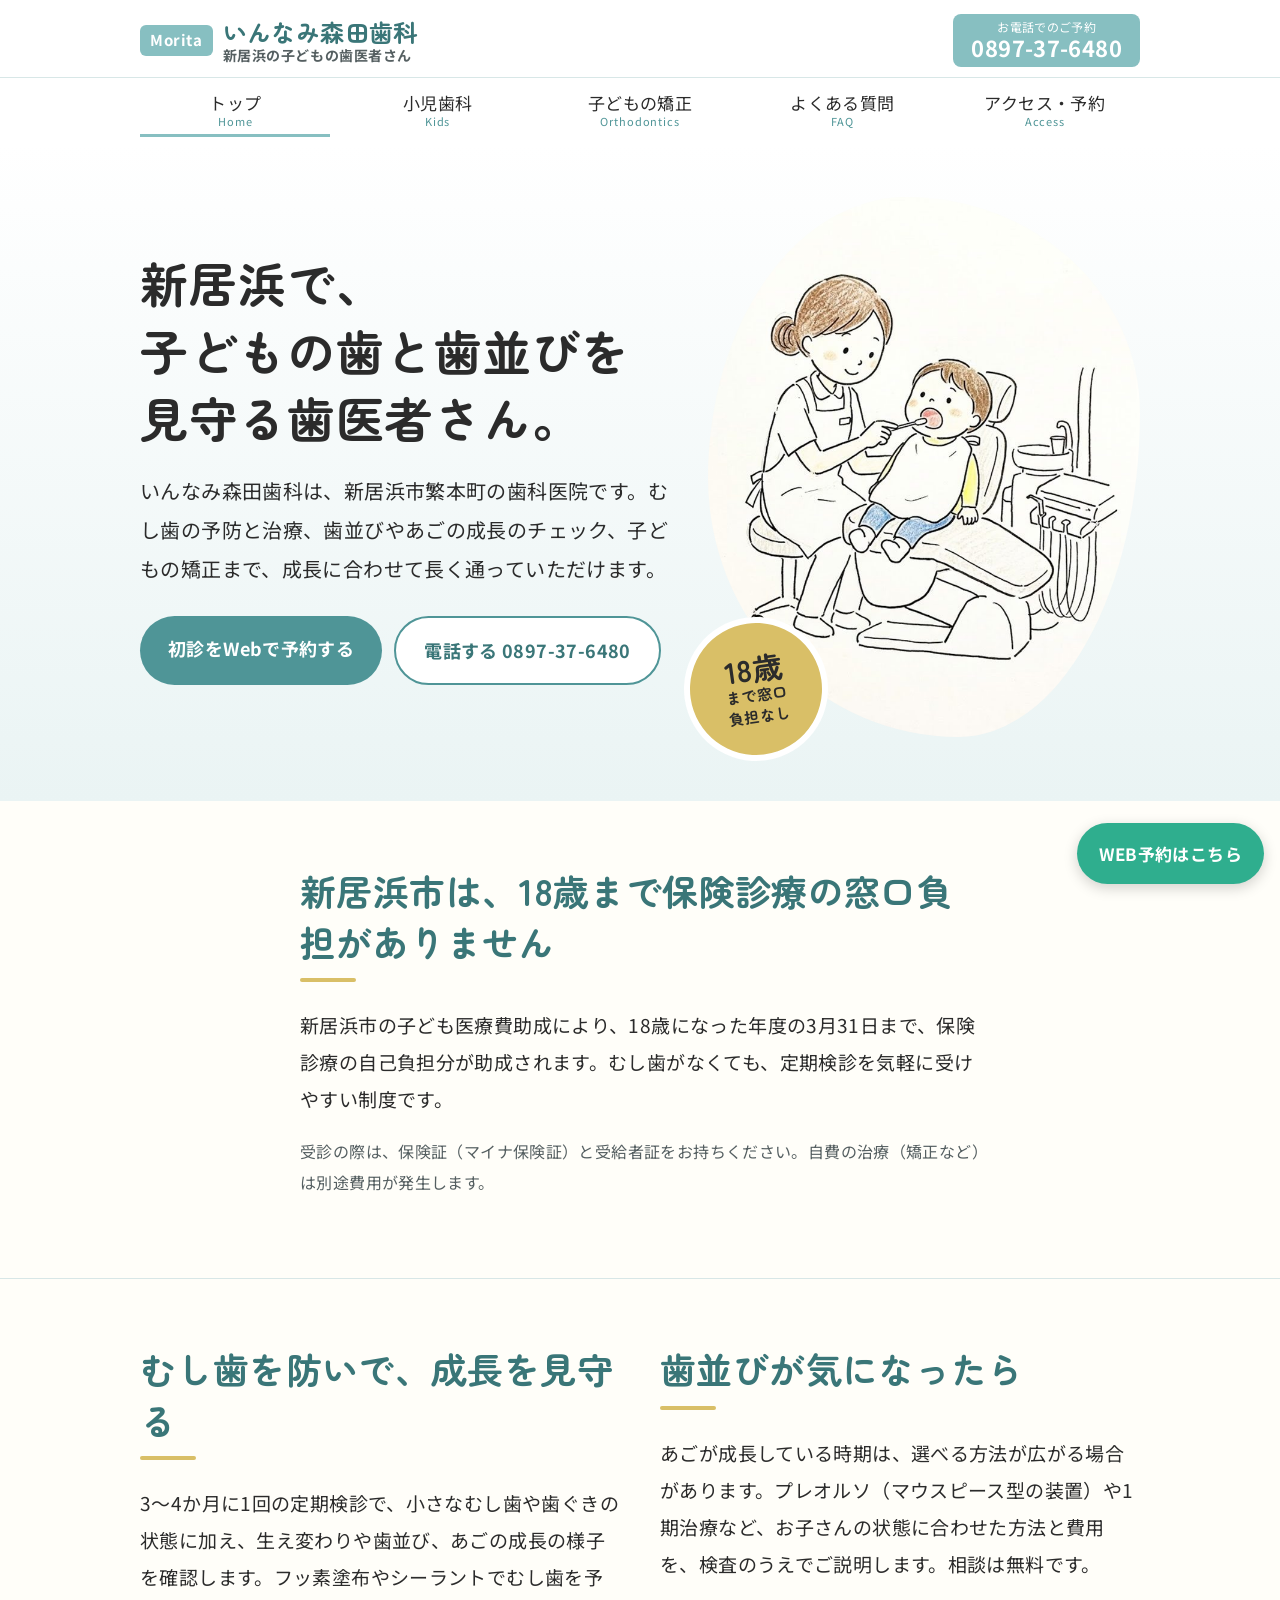
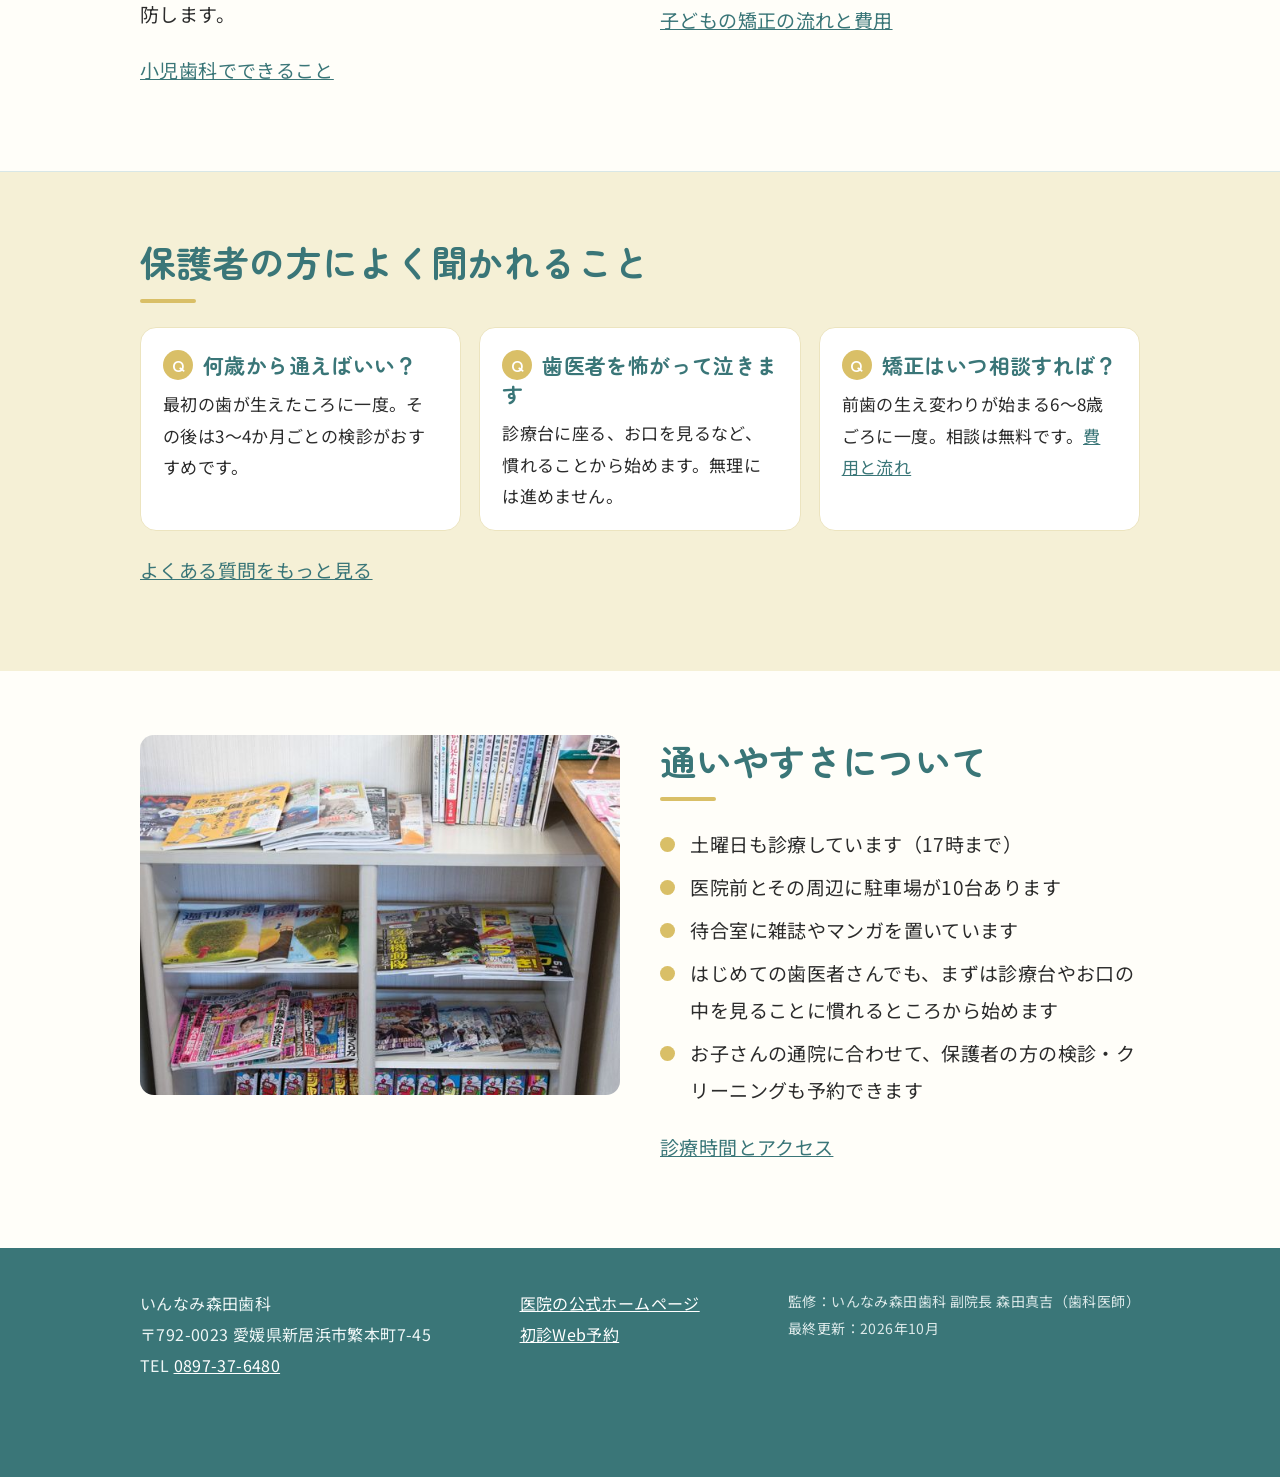
==== commit 1dcdf26f: "Evidence-based content: parent concerns, options table, total cost, hygiene guide, family maintenanc" ====
--- a/index.html
+++ b/index.html
@@ -49,6 +49,15 @@
 </div>
 </div></section>
 
+<section class="tint"><div class="wrap">
+<h2>保護者の方によく聞かれること</h2>
+<div class="qa-grid">
+<div class="qa"><h3>何歳から通えばいい？</h3><p>最初の歯が生えたころに一度。その後は3〜4か月ごとの検診がおすすめです。</p></div>
+<div class="qa"><h3>歯医者を怖がって泣きます</h3><p>診療台に座る、お口を見るなど、慣れることから始めます。無理には進めません。</p></div>
+<div class="qa"><h3>矯正はいつ相談すれば？</h3><p>前歯の生え変わりが始まる6〜8歳ごろに一度。相談は無料です。<a href="kyousei.html">費用と流れ</a></p></div>
+</div>
+<p style="margin-top:20px"><a href="faq.html">よくある質問をもっと見る</a></p>
+</div></section>
 <section><div class="wrap two">
 <figure style="margin:0"><img src="img/machiai.jpg" width="600" height="900" alt="待合室の本棚。雑誌やマンガが並んでいる" loading="lazy" style="width:100%;aspect-ratio:4/3;object-fit:cover;border-radius:14px"></figure>
 <div>
@@ -58,6 +67,7 @@
 <li>医院前とその周辺に駐車場が10台あります</li>
 <li>待合室に雑誌やマンガを置いています</li>
 <li>はじめての歯医者さんでも、まずは診療台やお口の中を見ることに慣れるところから始めます</li>
+<li>お子さんの通院に合わせて、保護者の方の検診・クリーニングも予約できます</li>
 </ul>
 <p style="margin-top:1em"><a href="access.html">診療時間とアクセス</a></p>
 </div>
@@ -68,6 +78,7 @@
 <footer class="site-foot"><div class="wrap">
 <div>いんなみ森田歯科<br>〒792-0023 愛媛県新居浜市繁本町7-45<br>TEL <a href="tel:0897376480">0897-37-6480</a></div>
 <div><a href="https://innamimorita.com/">医院の公式ホームページ</a><br><a href="https://innamimorita.com/reservation/">初診Web予約</a></div>
+<div class="credit">監修：いんなみ森田歯科 副院長 森田真吉（歯科医師）<br>最終更新：2026年10月</div>
 </div></footer>
 </body>
 </html>
--- a/style.css
+++ b/style.css
@@ -110,3 +110,25 @@
   .info dl{grid-template-columns:5.5em 1fr}
 }
 @media (prefers-reduced-motion:reduce){*{transition:none!important}}
+
+/* evidence-based additions */
+section.tint{background:var(--cream)}
+section.tint + section{border-top:0}
+.sub{color:var(--muted);margin-top:-8px}
+.qa-grid{display:grid;grid-template-columns:repeat(3,1fr);gap:18px;margin-top:24px}
+.qa{background:#fff;border-radius:16px;padding:22px 22px 18px;border:1px solid #ece4bf}
+.qa h3{margin:0 0 8px;font-size:21px;color:var(--teal-dark)}
+.qa h3::before{content:"Q";display:inline-flex;align-items:center;justify-content:center;width:30px;height:30px;border-radius:50%;background:var(--crayon);color:#fff;font-size:16px;margin-right:10px;vertical-align:2px}
+.qa p{margin:0;font-size:17px;line-height:1.85}
+.actions.center{justify-content:center;margin-top:32px}
+table.opt{width:100%;border-collapse:collapse;font-size:17px;min-width:640px}
+table.opt th,table.opt td{border-bottom:1px solid var(--line);padding:12px 10px;text-align:left;vertical-align:top}
+table.opt thead th{background:var(--sky);font-size:15px;font-weight:700;color:var(--teal-dark)}
+table.opt tbody th{white-space:nowrap;color:var(--teal-dark)}
+.total{background:var(--sky);border-radius:14px;padding:18px 22px;margin-top:20px}
+.total h3{margin:0 0 6px}
+.total b{font-size:22px;color:var(--teal-dark)}
+.credit{font-size:14px;opacity:.9}
+@media (max-width:760px){.qa-grid{grid-template-columns:1fr}}
+section.family{background:linear-gradient(180deg,var(--sky),#fff)}
+section.family h2{color:var(--teal-dark)}
